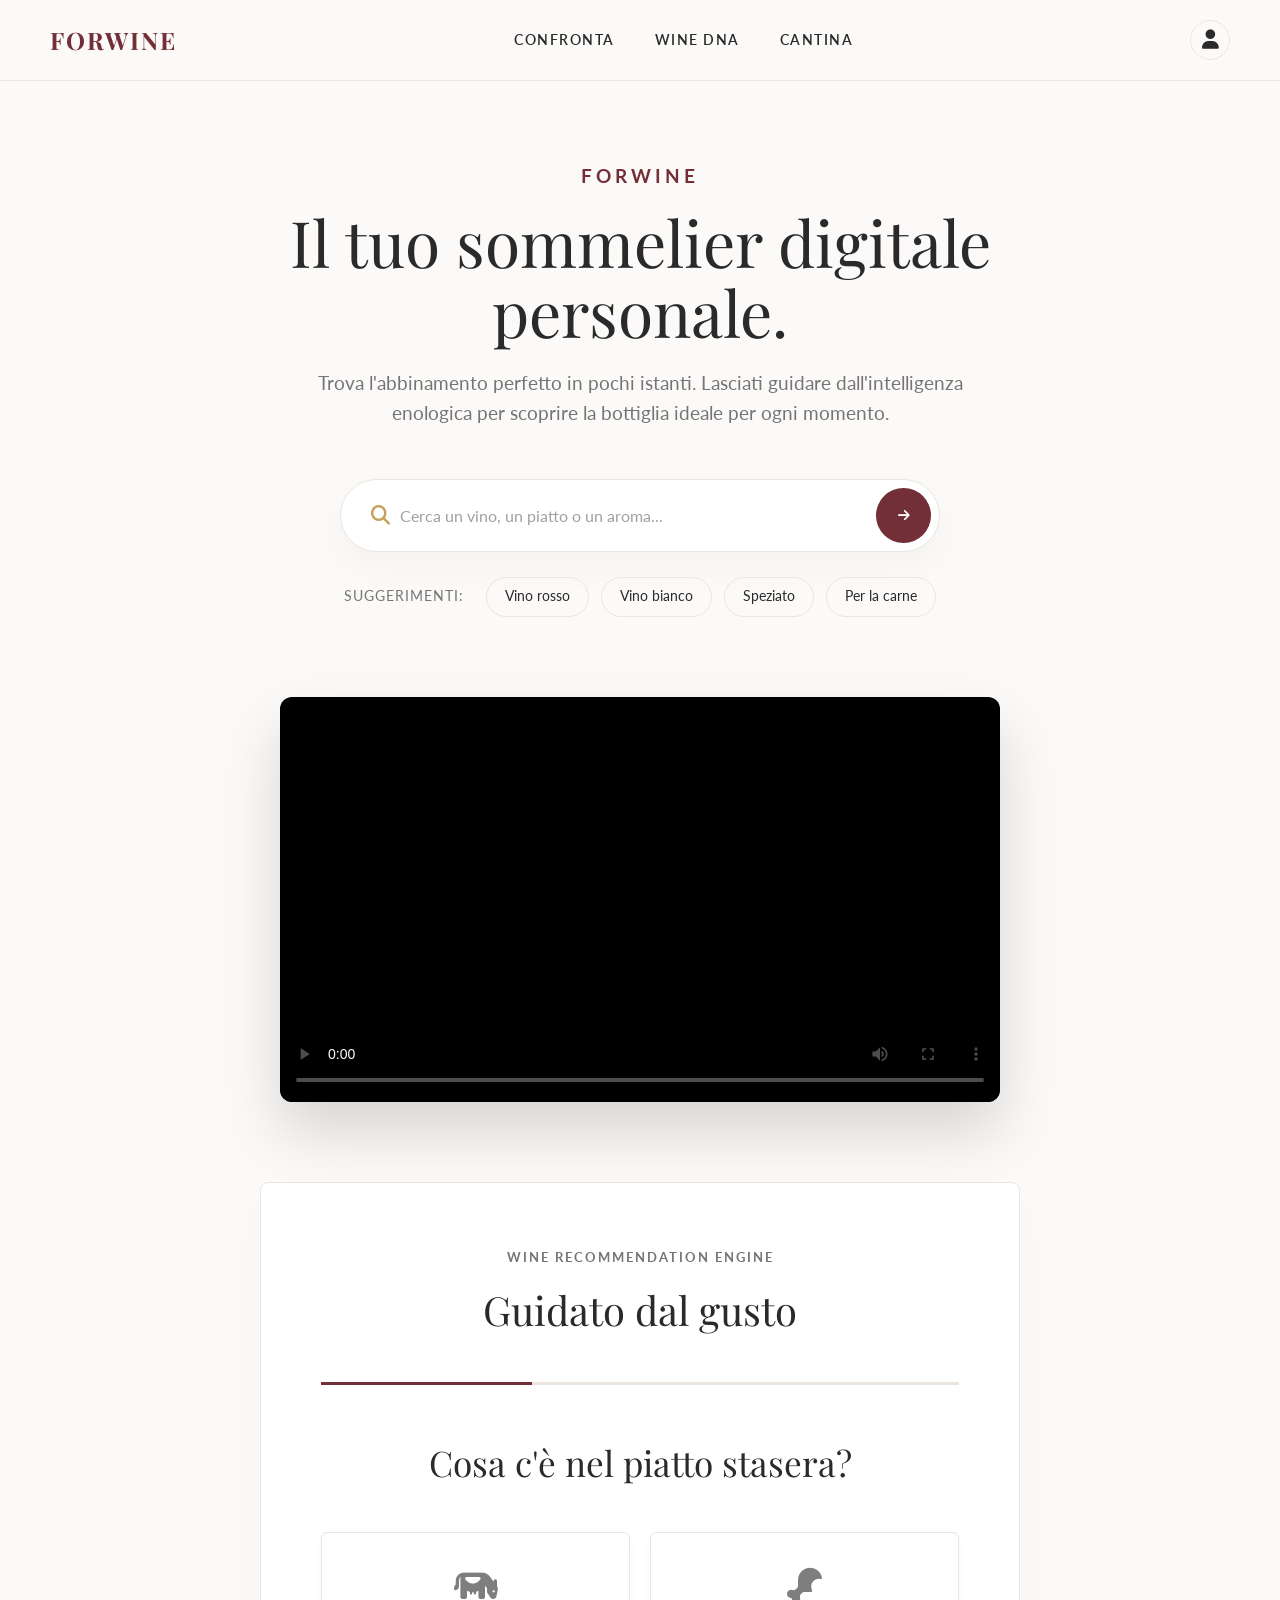
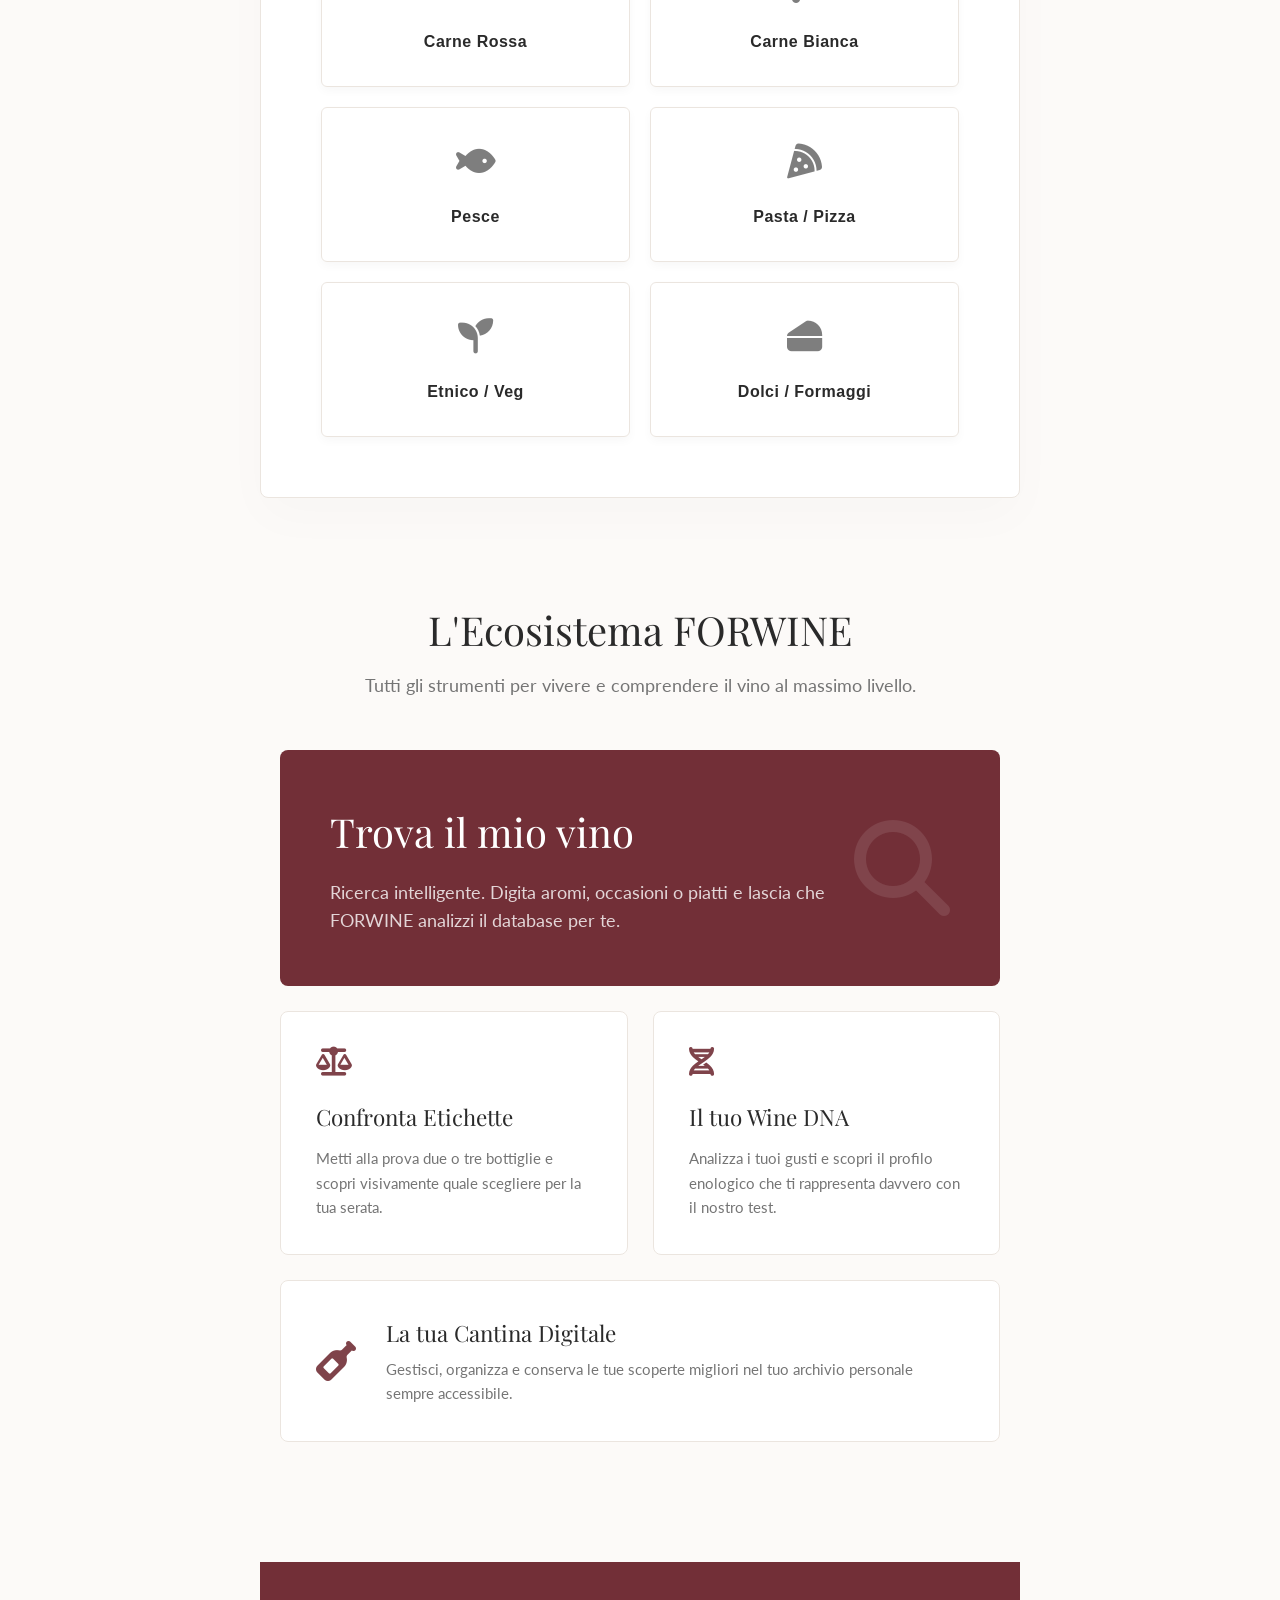
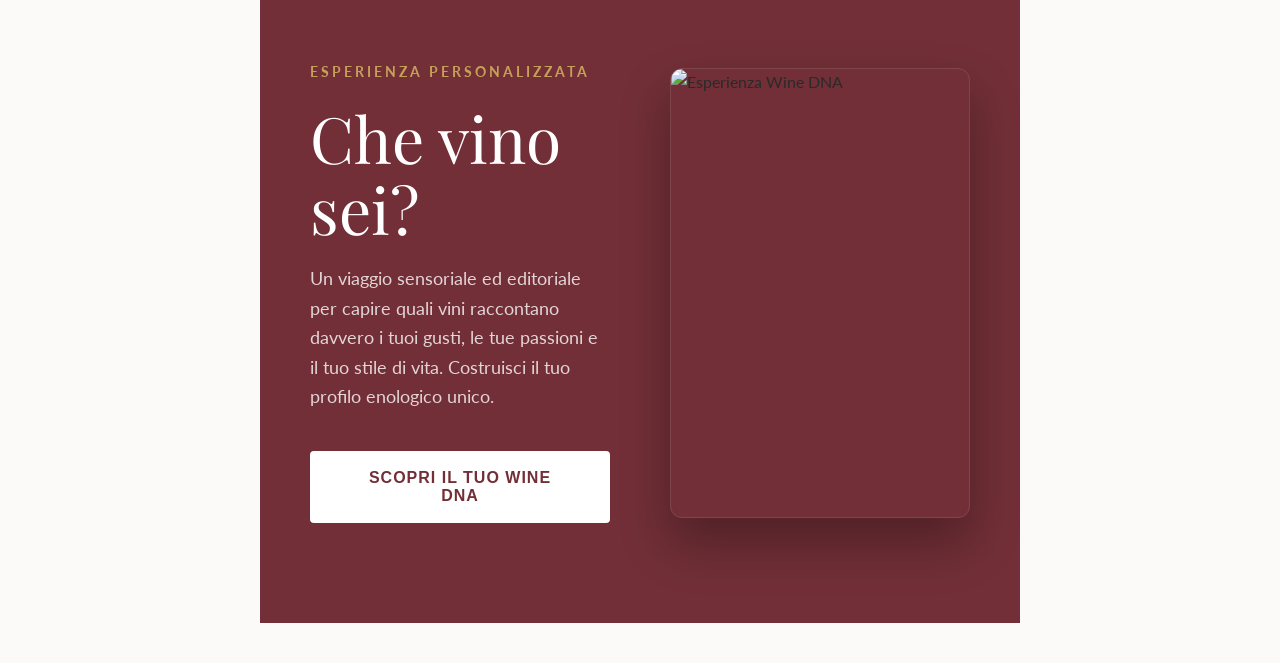
==== index.html @ edcccc1e "Update index.html" ====
<!DOCTYPE html>
<html lang="it">
<head>
    <script async src="https://www.googletagmanager.com/gtag/js?id=G-PFB19F8632"></script>
    <script>
      window.dataLayer = window.dataLayer || [];
      function gtag(){dataLayer.push(arguments);}
      gtag('js', new Date());
      gtag('config', 'G-PFB19F8632');
    </script>

    <meta charset="UTF-8">
    <meta name="viewport" content="width=device-width, initial-scale=1.0">
    
    <title>FORWINE | Il tuo Sommelier Digitale Personale</title>
    <meta name="description" content="FORWINE è la tua web app e assistente sommelier digitale. Rispondi a 3 semplici domande su piatto, atmosfera e budget per trovare l'abbinamento vino perfetto per la tua serata.">
    <meta name="keywords" content="sommelier digitale, abbinamento cibo vino, app vino, scegliere vino, FORWINE">
    <meta name="author" content="FORWINE">

    <link rel="manifest" href="manifest.json">
    <link rel="apple-touch-icon" href="logo quadrato.png">
    
    <meta property="og:title" content="FORWINE | Il tuo Sommelier Digitale">
    <meta property="og:description" content="Non sai quale vino scegliere? Dì a FORWINE cosa stai mangiando e trova la bottiglia perfetta in 3 click.">
    <meta property="og:image" content="https://images.unsplash.com/photo-1510812431401-41d2bd2722f3?ixlib=rb-4.0.3&auto=format&fit=crop&w=1200&q=80">
    <meta property="og:url" content="https://forwine.app">
    <meta property="og:type" content="website">
    
    <meta name="theme-color" content="#FCFAF8">
    
    <link rel="stylesheet" href="https://cdnjs.cloudflare.com/ajax/libs/font-awesome/6.4.0/css/all.min.css">
    <link href="https://fonts.googleapis.com/css2?family=Playfair+Display:ital,wght@0,400;0,600;0,700;1,400&family=Lato:wght@300;400;700&display=swap" rel="stylesheet">
    <link rel="stylesheet" href="style.css">

    <style id="forwine-premium-styles">
        :root {
            --bg-light: #FCFAF8;
            --bordeaux: #722F37;
            --bordeaux-hover: #5A252B;
            --gold: #C5A059;
            --text-dark: #2A2A2A;
            --text-muted: #757575;
            --border-color: #EBE5DF;
            --white: #FFFFFF;
        }

        body { background-color: var(--bg-light); color: var(--text-dark); font-family: 'Lato', sans-serif; margin: 0; padding: 0; line-height: 1.6; -webkit-font-smoothing: antialiased; }
        h1, h2, h3, h4, .serif-font { font-family: 'Playfair Display', serif; font-weight: 400; }

        /* HEADER */
        .top-navbar { position: sticky; top: 0; z-index: 1000; background: rgba(252, 250, 248, 0.95); backdrop-filter: blur(15px); display: flex; justify-content: space-between; align-items: center; padding: 20px 50px; border-bottom: 1px solid var(--border-color); transition: all 0.3s ease; }
        .navbar-logo { cursor: pointer; display: flex; align-items: center; gap: 10px; }
        .brand-logo { font-family: 'Playfair Display', serif; font-size: 1.5rem; color: var(--bordeaux); font-weight: 700; letter-spacing: 2px; }
        .navbar-menu { display: flex; gap: 40px; align-items: center; }
        .nav-item { font-family: 'Lato', sans-serif; font-size: 0.85rem; color: var(--text-dark); text-transform: uppercase; letter-spacing: 1.5px; cursor: pointer; transition: color 0.3s; display: flex; align-items: center; gap: 8px; font-weight: 600; }
        .nav-item:hover { color: var(--bordeaux); }
        .navbar-profile { cursor: pointer; display: flex; align-items: center; justify-content: center; width: 40px; height: 40px; border-radius: 50%; background: var(--bg-light); border: 1px solid var(--border-color); transition: all 0.3s; }
        .navbar-profile:hover { border-color: var(--bordeaux); color: var(--bordeaux); }
        .navbar-profile i { font-size: 1.2rem; color: var(--text-dark); transition: color 0.3s; }
        .navbar-profile:hover i { color: var(--bordeaux); }
        .mobile-menu-btn { display: none; background: none; border: none; font-size: 1.5rem; color: var(--text-dark); cursor: pointer; }

        /* MOBILE MENU OVERLAY */
        .mobile-nav-overlay { display: none; position: fixed; top: 0; left: 0; width: 100%; height: 100%; background: var(--bg-light); z-index: 9999; flex-direction: column; padding: 30px; box-sizing: border-box; }
        .mobile-nav-overlay.active { display: flex; animation: fadeIn 0.3s ease; }
        .mobile-nav-header { display: flex; justify-content: space-between; align-items: center; border-bottom: 1px solid var(--border-color); padding-bottom: 20px; margin-bottom: 40px; }
        .mobile-nav-items { display: flex; flex-direction: column; gap: 30px; }
        .mobile-nav-item { display: flex; align-items: center; gap: 20px; font-size: 1.5rem; font-family: 'Playfair Display', serif; color: var(--text-dark); text-decoration: none; transition: color 0.3s; }
        .mobile-nav-item i { color: var(--bordeaux); font-size: 1.2rem; width: 30px; text-align: center; }
        .mobile-nav-item:hover { color: var(--bordeaux); }

        /* HERO SECTION */
        .premium-hero { text-align: center; padding: 80px 20px 40px; max-width: 800px; margin: 0 auto; }
        .hero-title { font-size: 1.2rem; text-transform: uppercase; letter-spacing: 4px; color: var(--bordeaux); font-family: 'Lato', sans-serif; font-weight: 700; margin-bottom: 15px; }
        .hero-subtitle-strong { font-size: 4rem; color: var(--text-dark); margin: 0 0 20px; line-height: 1.1; }
        .hero-desc { font-size: 1.2rem; color: var(--text-muted); margin-bottom: 50px; }

        /* SEARCH BAR */
        .search-bar-container { display: flex; align-items: center; background: var(--white); border: 1px solid var(--border-color); border-radius: 50px; padding: 8px 8px 8px 30px; box-shadow: 0 15px 35px rgba(0,0,0,0.03); transition: all 0.3s ease; margin-bottom: 25px; }
        .search-bar-container:focus-within { border-color: var(--bordeaux); box-shadow: 0 15px 35px rgba(114, 47, 55, 0.08); }
        .search-icon { color: var(--gold); font-size: 1.2rem; }
        .search-bar-container input { border: none; outline: none; flex: 1; font-family: 'Lato', sans-serif; font-size: 1.1rem; padding: 15px 20px; background: transparent; color: var(--text-dark); }
        .search-bar-container input::placeholder { color: #A0A0A0; }
        .btn-cerca-cerchio { background: var(--bordeaux); color: var(--white); border: none; border-radius: 50%; width: 55px; height: 55px; display: flex; justify-content: center; align-items: center; cursor: pointer; transition: background 0.3s; }
        .btn-cerca-cerchio:hover { background: var(--bordeaux-hover); }
        
        .search-tags-wrapper { display: flex; justify-content: center; gap: 12px; flex-wrap: wrap; align-items: center; }
        .tags-label { font-size: 0.85rem; color: var(--text-muted); text-transform: uppercase; letter-spacing: 1px; margin-right: 10px; }
        .search-tag { background: transparent; border: 1px solid var(--border-color); padding: 8px 18px; border-radius: 30px; font-size: 0.85rem; color: var(--text-dark); cursor: pointer; transition: all 0.3s; }
        .search-tag:hover { border-color: var(--bordeaux); color: var(--bordeaux); background: var(--white); }

        /* VIDEO PRESENTATION SECTION */
        .video-presentation-section { max-width: 1100px; margin: 40px auto 80px; padding: 0 20px; }
        .video-wrapper { position: relative; width: 100%; aspect-ratio: 16/9; background-color: #000; border-radius: 12px; overflow: hidden; box-shadow: 0 30px 60px rgba(0,0,0,0.15); display: flex; justify-content: center; align-items: center; }
        .video-wrapper video { width: 100%; height: 100%; object-fit: cover; border-radius: 12px; display: block; }

        /* WIZARD ENGINE */
        .wizard-engine { max-width: 900px; margin: 20px auto 80px; background: var(--white); border: 1px solid var(--border-color); border-radius: 8px; padding: 60px; box-shadow: 0 20px 50px rgba(0,0,0,0.02); position: relative; }
        .engine-header { text-align: center; margin-bottom: 40px; }
        .engine-label { font-size: 0.8rem; color: var(--text-muted); text-transform: uppercase; letter-spacing: 2px; font-weight: 700; }
        .engine-title { font-size: 2.5rem; color: var(--text-dark); margin: 10px 0 0; }
        .wizard-progress-wrap { margin-bottom: 50px; }
        .progress-track { height: 3px; background: var(--border-color); width: 100%; position: relative; overflow: hidden; }
        .progress-fill { height: 100%; background: var(--bordeaux); width: 33%; transition: width 0.5s cubic-bezier(0.4, 0, 0.2, 1); }
        .step-section { animation: fadeIn 0.4s ease forwards; }
        .step-title { text-align: center; font-size: 2.2rem; margin-bottom: 40px; color: var(--text-dark); }
        .options-grid { display: grid; grid-template-columns: repeat(auto-fit, minmax(200px, 1fr)); gap: 20px; }
        .choice-card { background: var(--white); border: 1px solid var(--border-color); border-radius: 6px; padding: 35px 20px; text-align: center; cursor: pointer; transition: all 0.3s cubic-bezier(0.4, 0, 0.2, 1); display: flex; flex-direction: column; align-items: center; gap: 18px; }
        .choice-card i { font-size: 2.2rem; color: var(--text-dark); opacity: 0.6; transition: all 0.3s; }
        .choice-card p { margin: 0; font-weight: 600; font-size: 1rem; color: var(--text-dark); letter-spacing: 0.5px; }
        .choice-card:hover { border-color: var(--bordeaux); box-shadow: 0 15px 30px rgba(114, 47, 55, 0.05); transform: translateY(-3px); }
        .choice-card:hover i { color: var(--bordeaux); opacity: 1; transform: scale(1.05); }

        /* PLATFORM FEATURES ECOSYSTEM */
        .features-ecosystem { max-width: 1000px; margin: 100px auto; padding: 0 20px; }
        .ecosystem-header { text-align: center; margin-bottom: 50px; }
        .ecosystem-header h2 { font-size: 2.5rem; color: var(--text-dark); margin-bottom: 10px; }
        .ecosystem-header p { color: var(--text-muted); font-size: 1.1rem; }
        .ecosystem-grid { display: grid; grid-template-columns: 1fr 1fr; gap: 25px; }
        .eco-card { background: var(--white); border: 1px solid var(--border-color); border-radius: 8px; padding: 35px; cursor: pointer; transition: all 0.3s ease; position: relative; overflow: hidden; display: flex; flex-direction: column; align-items: flex-start; }
        .eco-card.main-eco-card { grid-column: span 2; background: var(--bordeaux); color: var(--white); padding: 50px; border: none; flex-direction: row; align-items: center; justify-content: space-between; }
        .main-eco-text { max-width: 500px; }
        .eco-card.main-eco-card h3 { font-size: 2.5rem; color: var(--white); margin: 0 0 15px; }
        .eco-card.main-eco-card p { color: rgba(255,255,255,0.8); font-size: 1.1rem; margin: 0; }
        .main-eco-icon { font-size: 6rem; color: rgba(255,255,255,0.1); }
        .eco-card.main-eco-card:hover { box-shadow: 0 20px 40px rgba(114, 47, 55, 0.2); transform: translateY(-4px); }
        .eco-card:not(.main-eco-card) h3 { font-size: 1.4rem; color: var(--text-dark); margin: 0 0 10px; font-family: 'Playfair Display', serif; }
        .eco-card:not(.main-eco-card) p { font-size: 0.95rem; color: var(--text-muted); margin: 0; }
        .eco-card:not(.main-eco-card) i { font-size: 1.8rem; color: var(--bordeaux); margin-bottom: 25px; opacity: 0.9; }
        .eco-card:hover:not(.main-eco-card) { border-color: var(--bordeaux); box-shadow: 0 15px 30px rgba(0,0,0,0.04); transform: translateY(-4px); }
        .eco-card.wide-card { grid-column: span 2; flex-direction: row; align-items: center; gap: 30px; }
        .eco-card.wide-card i { margin-bottom: 0; font-size: 2.5rem; }

        /* WINE DNA HERO */
        .dna-premium-section { display: flex; align-items: center; justify-content: space-between; background: var(--bordeaux); max-width: 100% !important; margin: 120px 0 0; padding: 100px 50px; }
        .dna-premium-container { max-width: 1100px; margin: 0 auto; display: flex; align-items: center; gap: 60px; width: 100%; }
        .dna-premium-content { flex: 1; }
        .dna-premium-badge { color: var(--gold); font-size: 0.85rem; text-transform: uppercase; letter-spacing: 3px; font-weight: 700; margin-bottom: 20px; display: block; }
        .dna-premium-title { font-size: 4rem; color: var(--white); margin: 0 0 20px; line-height: 1.1; }
        .dna-premium-desc { font-size: 1.15rem; color: rgba(255,255,255,0.8); margin-bottom: 40px; }
        .btn-dna-premium { background: var(--white); color: var(--bordeaux); padding: 18px 40px; border: none; border-radius: 4px; font-size: 1rem; font-weight: 700; cursor: pointer; transition: all 0.3s; letter-spacing: 1px; text-transform: uppercase; }
        .btn-dna-premium:hover { transform: translateY(-3px); box-shadow: 0 15px 30px rgba(0,0,0,0.2); }
        .dna-premium-visual { flex: 1; display: flex; justify-content: flex-end; align-items: center; }
        .dna-image-wrapper { width: 100%; max-width: 450px; height: 450px; border-radius: 12px; overflow: hidden; box-shadow: 0 25px 50px rgba(0,0,0,0.3); border: 1px solid rgba(255,255,255,0.1); }
        .dna-image-wrapper img { width: 100%; height: 100%; object-fit: cover; }
        
        /* CONFRONTA SECTION */
        .confronta-section { max-width: 1000px; margin: 60px auto; background: var(--white); padding: 70px; border-radius: 8px; border: 1px solid var(--border-color); box-shadow: 0 20px 50px rgba(0,0,0,0.02); position: relative; }
        .confronta-header { text-align: center; margin-bottom: 60px; }
        .confronta-badge { color: var(--gold); text-transform: uppercase; letter-spacing: 2px; font-size: 0.8rem; font-weight: 700; display: block; margin-bottom: 10px; }
        .confronta-title { font-size: 3rem; color: var(--bordeaux); margin: 0 0 15px; }
        .confronta-subtitle { color: var(--text-muted); font-size: 1.15rem; }
        .confronta-step-title { font-size: 1.5rem; color: var(--text-dark); margin-bottom: 30px; display: flex; align-items: center; gap: 15px; font-family: 'Playfair Display', serif; }
        .confronta-step-title span { background: var(--bordeaux); color: var(--white); width: 35px; height: 35px; border-radius: 50%; display: inline-flex; justify-content: center; align-items: center; font-size: 1rem; font-family: 'Lato', sans-serif; font-weight: 700; }
        .bottiglie-grid { display: flex; gap: 25px; margin-bottom: 60px; }
        .slot-bottiglia { flex: 1; border: 1px solid var(--border-color); padding: 40px 30px; text-align: center; border-radius: 6px; position: relative; transition: all 0.3s; background: var(--bg-light); }
        .slot-bottiglia:hover { border-color: var(--bordeaux); background: var(--white); box-shadow: 0 10px 30px rgba(0,0,0,0.03); }
        .search-icon-gold { font-size: 2rem; color: var(--gold); margin-bottom: 25px; display: block; }
        .slot-label { display: block; font-size: 0.8rem; text-transform: uppercase; letter-spacing: 2px; color: var(--text-muted); margin-bottom: 15px; font-weight: 700; }
        .confronta-text-input { width: 100%; padding: 14px; border: 1px solid var(--border-color); border-radius: 4px; margin-bottom: 20px; font-family: 'Lato', sans-serif; font-size: 1rem; box-sizing: border-box; background: var(--white); transition: border-color 0.3s; }
        .confronta-text-input:focus { outline: none; border-color: var(--bordeaux); }
        .btn-conferma-vino { background: transparent; color: var(--bordeaux); border: 1px solid var(--bordeaux); padding: 12px 25px; border-radius: 4px; font-size: 0.9rem; font-weight: 700; cursor: pointer; transition: all 0.3s; width: 100%; letter-spacing: 1px; }
        .btn-conferma-vino:hover { background: var(--bordeaux); color: var(--white); }
        
        .piatti-confronto-grid { display: grid; grid-template-columns: repeat(auto-fit, minmax(130px, 1fr)); gap: 15px; margin-bottom: 50px; }
        .piatto-confronto-btn { background: var(--white); border: 1px solid var(--border-color); padding: 20px 10px; border-radius: 6px; cursor: pointer; transition: all 0.3s; display: flex; flex-direction: column; align-items: center; gap: 10px; color: var(--text-dark); }
        .piatto-confronto-btn i { font-size: 1.5rem; opacity: 0.6; transition: opacity 0.3s; }
        .piatto-confronto-btn span { font-size: 0.9rem; font-weight: 600; }
        .piatto-confronto-btn:hover { border-color: var(--bordeaux); box-shadow: 0 8px 20px rgba(114,47,55,0.05); }
        .piatto-confronto-btn:hover i { color: var(--bordeaux); opacity: 1; }
        
        .btn-avvia-confronto { background: var(--bordeaux); color: var(--white); border: none; padding: 18px 40px; border-radius: 4px; font-size: 1.1rem; font-weight: 700; cursor: pointer; transition: all 0.3s; width: 100%; max-width: 400px; margin: 0 auto; display: block; letter-spacing: 1px; }
        .btn-avvia-confronto:hover:not([disabled]) { background: var(--bordeaux-hover); transform: translateY(-2px); box-shadow: 0 15px 30px rgba(114,47,55,0.2); }
        .btn-avvia-confronto[disabled] { opacity: 0.4; cursor: not-allowed; }
        .confronta-hint { text-align: center; margin-top: 15px; color: var(--text-muted); font-size: 0.9rem; }
        .dna-close-btn { position: absolute; top: 30px; right: 30px; background: none; border: none; font-size: 2rem; color: var(--text-muted); cursor: pointer; transition: color 0.3s; z-index: 10; }
        .dna-close-btn:hover { color: var(--bordeaux); }

        /* PROFILE DASHBOARD - CLEAN UX */
        .user-dashboard { max-width: 1000px; margin: 60px auto; background: var(--white); border-radius: 12px; border: 1px solid var(--border-color); position: relative; box-shadow: 0 20px 40px rgba(0,0,0,0.04); overflow: hidden; }
        .dash-cover-image { width: 100%; height: 220px; background-image: url('https://images.unsplash.com/photo-1584916201218-f4242ceb4809?ixlib=rb-4.0.3&auto=format&fit=crop&w=1600&q=80'); background-size: cover; background-position: center; position: relative; }
        .dash-cover-image::after { content: ''; position: absolute; top: 0; left: 0; width: 100%; height: 100%; background: linear-gradient(to bottom, rgba(0,0,0,0) 0%, rgba(0,0,0,0.5) 100%); }
        .dash-header-content { padding: 0 40px; position: relative; top: -50px; display: flex; align-items: flex-end; gap: 30px; margin-bottom: -10px; }
        .dash-avatar-large { width: 120px; height: 120px; background: var(--bg-light); border: 4px solid var(--white); border-radius: 50%; display: flex; align-items: center; justify-content: center; color: var(--bordeaux); font-size: 3rem; font-family: 'Playfair Display', serif; box-shadow: 0 10px 20px rgba(0,0,0,0.1); z-index: 2; text-transform: uppercase; }
        .dash-user-meta { padding-bottom: 15px; }
        
        #profilo-username { font-size: 2.2rem; color: var(--text-dark); margin: 0 0 5px; line-height: 1; }
        #profilo-email { color: var(--text-muted); font-size: 1rem; margin: 0; }
        
        .dash-layout { display: flex; border-top: 1px solid var(--border-color); min-height: 500px; }
        .dash-sidebar { width: 250px; border-right: 1px solid var(--border-color); background: #FAFAFA; padding: 30px 0; }
        .dash-nav-btn { width: 100%; text-align: left; background: none; border: none; padding: 15px 30px; font-size: 1rem; color: var(--text-muted); cursor: pointer; transition: all 0.3s; font-family: 'Lato', sans-serif; font-weight: 600; display: flex; align-items: center; gap: 12px; }
        .dash-nav-btn:hover { color: var(--bordeaux); background: rgba(114,47,55,0.03); }
        .dash-nav-btn.active { color: var(--bordeaux); border-right: 3px solid var(--bordeaux); background: var(--white); }
        
        .dash-content-area { flex: 1; padding: 40px; background: var(--white); }
        .dash-tab-pane { display: none; animation: fadeIn 0.3s ease; }
        .dash-tab-pane.active { display: block; }
        .dash-section-title { font-size: 1.8rem; color: var(--text-dark); margin: 0 0 30px; }
        
        .dash-stats-grid { display: grid; grid-template-columns: 1fr 1fr; gap: 20px; margin-bottom: 40px; }
        .dash-stat-card { border: 1px solid var(--border-color); border-radius: 8px; padding: 25px; display: flex; align-items: center; gap: 20px; background: var(--bg-light); cursor: pointer; transition: all 0.3s; }
        .dash-stat-card:hover { border-color: var(--bordeaux); box-shadow: 0 10px 20px rgba(0,0,0,0.03); transform: translateY(-2px); background: var(--white); }
        .dash-stat-icon { width: 60px; height: 60px; background: rgba(114,47,55,0.1); color: var(--bordeaux); border-radius: 50%; display: flex; align-items: center; justify-content: center; font-size: 1.5rem; }
        .dash-stat-value { font-size: 1.8rem; font-weight: 700; color: var(--text-dark); line-height: 1; margin-bottom: 5px; }
        .dash-stat-label { font-size: 0.9rem; color: var(--text-muted); }

        .dash-form-group { margin-bottom: 25px; }
        .dash-form-group label { display: block; font-size: 0.85rem; color: var(--text-muted); text-transform: uppercase; letter-spacing: 1px; font-weight: 700; margin-bottom: 10px; }
        .btn-logout { background: transparent; color: var(--text-muted); border: 1px solid var(--border-color); padding: 12px 30px; border-radius: 4px; font-size: 0.9rem; cursor: pointer; transition: all 0.3s; font-weight: 600; margin-top: 20px; }
        .btn-logout:hover { color: #D32F2F; border-color: #D32F2F; background: #FFEBEE; }

        /* LOADING & RESULTS & MODALS */
        .loading-screen { padding: 120px 20px; text-align: center; }
        .loading-icon { font-size: 4rem; color: var(--bordeaux); margin-bottom: 30px; opacity: 0.8; }
        .loading-title { font-family: 'Playfair Display', serif; color: var(--text-dark); font-size: 2.5rem; margin: 0 0 15px; }
        .loading-desc { color: var(--text-muted); font-size: 1.2rem; }
        .results-actions { display: flex; justify-content: center; gap: 20px; margin-top: 50px; flex-wrap: wrap; }
        .btn-secondary { background: transparent; color: var(--bordeaux); border: 1px solid var(--bordeaux); padding: 15px 35px; border-radius: 4px; font-size: 1rem; font-weight: 700; cursor: pointer; transition: all 0.3s; letter-spacing: 1px; }
        .btn-secondary:hover { background: var(--bordeaux); color: var(--white); }
        .btn-torna-home { background: var(--bg-light); color: var(--text-dark); border: 1px solid var(--border-color); padding: 15px 35px; border-radius: 4px; font-size: 1rem; font-weight: 700; cursor: pointer; transition: all 0.3s; letter-spacing: 1px; }
        .btn-torna-home:hover { background: var(--white); border-color: var(--text-dark); }
        .dna-modal-overlay { position: fixed; top: 0; left: 0; width: 100%; height: 100%; background: rgba(252, 250, 248, 0.9); backdrop-filter: blur(8px); display: flex; justify-content: center; align-items: center; z-index: 2000; }
        .dna-modal-box { background: var(--white); width: 90%; max-width: 550px; padding: 60px 50px; border-radius: 8px; border: 1px solid var(--border-color); position: relative; box-shadow: 0 40px 80px rgba(0,0,0,0.06); }
        
        .dna-option-btn { text-align: left; padding: 20px; font-size: 1rem; border-radius: 6px; width: 100%; cursor: pointer; transition: all 0.3s; background: var(--white); border: 1px solid var(--border-color); font-family: 'Lato', sans-serif; color: var(--text-dark); }
        .dna-option-btn:hover { border-color: var(--bordeaux); background-color: #FCFAF8; }
        
        @media (max-width: 900px) {
            .navbar-menu, .navbar-profile { display: none !important; }
            .mobile-menu-btn { display: block; }
            .top-navbar { padding: 15px 25px; }
            .ecosystem-grid { grid-template-columns: 1fr; }
            .eco-card.main-eco-card { grid-column: span 1; flex-direction: column; text-align: center; padding: 40px 20px; }
            .eco-card.wide-card { grid-column: span 1; flex-direction: column; text-align: center; }
            .main-eco-icon { display: none; }
            .dna-premium-container { flex-direction: column; text-align: center; }
            .dna-premium-section { padding: 60px 20px; }
            .bottiglie-grid { flex-direction: column; }
            .hero-subtitle-strong { font-size: 3rem; }
            .dash-layout { flex-direction: column; }
            .dash-sidebar { width: 100%; border-right: none; border-bottom: 1px solid var(--border-color); display: flex; overflow-x: auto; padding: 10px; }
            .dash-nav-btn { width: auto; white-space: nowrap; border-right: none; border-bottom: 3px solid transparent; padding: 10px 20px; }
            .dash-nav-btn.active { border-right: none; border-bottom: 3px solid var(--bordeaux); }
            .dash-content-area { padding: 30px 20px; }
            .dash-header-content { flex-direction: column; align-items: center; text-align: center; top: -60px; padding: 0 20px; }
            .dash-stats-grid { grid-template-columns: 1fr; }
        }
    </style>
</head>
<body>

    <!-- HEADER -->
    <header class="top-navbar" id="main-header">
        <div class="navbar-logo" onclick="tornaAllaHome()" aria-label="Torna alla Home">
            <span class="brand-logo">FORWINE</span>
        </div>

        <nav class="navbar-menu" aria-label="Navigazione principale">
            <button class="nav-item" onclick="vaiAConfronta()" style="background:none; border:none;">
                <span>Confronta</span>
            </button>
            <button class="nav-item" onclick="apriWineDNA()" style="background:none; border:none;">
                <span>Wine DNA</span>
            </button>
            <button class="nav-item" onclick="mostraCantinaPulita()" style="background:none; border:none;">
                <span>Cantina</span>
            </button>
        </nav>

        <div class="navbar-profile" onclick="gestisciClickProfilo()" aria-label="Profilo Utente">
            <i class="fa-solid fa-user"></i>
        </div>

        <button class="mobile-menu-btn" onclick="toggleMobileMenu()" aria-label="Apri menu">
            <i class="fa-solid fa-bars-staggered"></i>
        </button>
    </header>

    <!-- OVERLAY MENU MOBILE -->
    <div id="mobile-nav" class="mobile-nav-overlay">
        <div class="mobile-nav-header">
            <span class="brand-logo">FORWINE</span>
            <button class="mobile-menu-btn" onclick="toggleMobileMenu()" aria-label="Chiudi menu">
                <i class="fa-solid fa-xmark"></i>
            </button>
        </div>
        <nav class="mobile-nav-items">
            <a href="#" class="mobile-nav-item" onclick="toggleMobileMenu(); gestisciClickProfilo();"><i class="fa-solid fa-user"></i> Profilo</a>
            <a href="#" class="mobile-nav-item" onclick="toggleMobileMenu(); vaiAConfronta();"><i class="fa-solid fa-scale-balanced"></i> Confronta</a>
            <a href="#" class="mobile-nav-item" onclick="toggleMobileMenu(); apriWineDNA();"><i class="fa-solid fa-dna"></i> Wine DNA</a>
            <a href="#" class="mobile-nav-item" onclick="toggleMobileMenu(); mostraCantinaPulita();"><i class="fa-solid fa-wine-bottle"></i> Cantina</a>
        </nav>
    </div>

    <div class="app-container">
        <main>
            <!-- HERO & SEARCH -->
            <section id="hero-trust" class="premium-hero">
                <h1 class="hero-title">FORWINE</h1>
                <h2 class="hero-subtitle-strong serif-font">Il tuo sommelier digitale personale.</h2>
                <p class="hero-desc">Trova l'abbinamento perfetto in pochi istanti. Lasciati guidare dall'intelligenza enologica per scoprire la bottiglia ideale per ogni momento.</p>

                <div class="search-bar-container">
                    <i class="fa-solid fa-magnifying-glass search-icon" aria-hidden="true"></i>
                    <input type="text" id="ricerca-libera" aria-label="Ricerca un vino" placeholder="Cerca un vino, un piatto o un aroma..." onkeypress="if(event.key === 'Enter') { nascondiExtra(); cercaTestoLibero(); }">
                    <button class="btn-cerca-cerchio" onclick="nascondiExtra(); cercaTestoLibero();" aria-label="Avvia ricerca">
                        <i class="fa-solid fa-arrow-right" aria-hidden="true"></i>
                    </button>
                </div>
                
                <div class="search-tags-wrapper">
                    <span class="tags-label">Suggerimenti:</span>
                    <span class="search-tag" onclick="document.getElementById('ricerca-libera').value='Vino rosso'; nascondiExtra(); cercaTestoLibero();">Vino rosso</span>
                    <span class="search-tag" onclick="document.getElementById('ricerca-libera').value='Vino bianco'; nascondiExtra(); cercaTestoLibero();">Vino bianco</span>
                    <span class="search-tag" onclick="document.getElementById('ricerca-libera').value='Speziato'; nascondiExtra(); cercaTestoLibero();">Speziato</span>
                    <span class="search-tag" onclick="document.getElementById('ricerca-libera').value='Carne'; nascondiExtra(); cercaTestoLibero();">Per la carne</span>
                </div>
            </section>

            <!-- VIDEO PRESENTATION (CORRETTO NEL BODY) -->
            <section class="video-presentation-section dna-section-wrapper" id="sezione-video-intro">
                <div class="video-wrapper">
                    <video 
                        controls 
                        playsinline 
                        preload="metadata"
                        poster="https://images.unsplash.com/photo-1506377247377-2a5b3b417ebb?ixlib=rb-4.0.3&auto=format&fit=crop&w=1600&q=80">
                        <source src="presentazione.mp4" type="video/mp4">
                        Il tuo browser non supporta la riproduzione video.
                    </video>
                </div>
            </section>

            <!-- WIZARD ENGINE -->
            <section id="wizard-container" class="wizard-engine">
                <div class="engine-header">
                    <span class="engine-label">Wine Recommendation Engine</span>
                    <h2 class="engine-title serif-font">Guidato dal gusto</h2>
                </div>
                
                <div id="progress-container" class="wizard-progress-wrap" aria-hidden="true">
                    <div class="progress-track">
                        <div id="progress-bar" class="progress-fill"></div>
                    </div>
                </div>

                <section id="fase-1" class="step-section">
                    <h2 class="step-title serif-font">Cosa c'è nel piatto stasera?</h2>
                    <div class="options-grid">
                        <button class="choice-card" onclick="nascondiExtra(); salva('piatto', 'carne_rossa', 1, 2, this)"><i class="fa-solid fa-cow"></i><p>Carne Rossa</p></button>
                        <button class="choice-card" onclick="nascondiExtra(); salva('piatto', 'carne_bianca', 1, 2, this)"><i class="fa-solid fa-drumstick-bite"></i><p>Carne Bianca</p></button>
                        <button class="choice-card" onclick="nascondiExtra(); salva('piatto', 'pesce', 1, 2, this)"><i class="fa-solid fa-fish"></i><p>Pesce</p></button>
                        <button class="choice-card" onclick="nascondiExtra(); salva('piatto', 'primi_pizza', 1, 2, this)"><i class="fa-solid fa-pizza-slice"></i><p>Pasta / Pizza</p></button>
                        <button class="choice-card" onclick="nascondiExtra(); salva('piatto', 'etnico_veg', 1, 2, this)"><i class="fa-solid fa-seedling"></i><p>Etnico / Veg</p></button>
                        <button class="choice-card" onclick="nascondiExtra(); salva('piatto', 'dessert_formaggi', 1, 2, this)"><i class="fa-solid fa-cheese"></i><p>Dolci / Formaggi</p></button>
                    </div>
                </section>

                <section id="fase-2" class="step-section" style="display: none;">
                    <h2 class="step-title serif-font">Che atmosfera cerchi?</h2>
                    <div class="options-grid">
                        <button class="choice-card" onclick="nascondiExtra(); salva('occasione', 'appuntamento', 2, 3, this)"><i class="fa-solid fa-heart"></i><p>Appuntamento</p></button>
                        <button class="choice-card" onclick="nascondiExtra(); salva('occasione', 'amici_festa', 2, 3, this)"><i class="fa-solid fa-champagne-glasses"></i><p>Amici / Festa</p></button>
                        <button class="choice-card" onclick="nascondiExtra(); salva('occasione', 'famiglia_grigliata', 2, 3, this)"><i class="fa-solid fa-fire-burner"></i><p>Famiglia / Griglia</p></button>
                        <button class="choice-card" onclick="nascondiExtra(); salva('occasione', 'relax', 2, 3, this)"><i class="fa-solid fa-couch"></i><p>Relax Serale</p></button>
                        <button class="choice-card" onclick="nascondiExtra(); salva('occasione', 'aperitivo', 2, 3, this)"><i class="fa-solid fa-martini-glass"></i><p>Aperitivo</p></button>
                        <button class="choice-card" onclick="nascondiExtra(); salva('occasione', 'regalo', 2, 3, this)"><i class="fa-solid fa-gift"></i><p>Regalo Importante</p></button>
                    </div>
                </section>

                <section id="fase-3" class="step-section" style="display: none;">
                    <h2 class="step-title serif-font">Il tuo budget?</h2>
                    <div class="options-grid">
                        <button class="choice-card" onclick="nascondiExtra(); salva('budget', '15', 3, null, this)"><i class="fa-solid fa-coins"></i><p>Sotto i 15€</p></button>
                        <button class="choice-card" onclick="nascondiExtra(); salva('budget', '30', 3, null, this)"><i class="fa-solid fa-money-bill-wave"></i><p>Fino a 30€</p></button>
                        <button class="choice-card" onclick="nascondiExtra(); salva('budget', '60', 3, null, this)"><i class="fa-solid fa-credit-card"></i><p>Fino a 60€</p></button>
                        <button class="choice-card" onclick="nascondiExtra(); salva('budget', '1000', 3, null, this)"><i class="fa-solid fa-gem"></i><p>Nessun limite</p></button>
                    </div>
                </section>
            </section>

            <!-- PLATFORM FEATURES ECOSYSTEM -->
            <section class="features-ecosystem">
                <div class="ecosystem-header">
                    <h2 class="serif-font">L'Ecosistema FORWINE</h2>
                    <p>Tutti gli strumenti per vivere e comprendere il vino al massimo livello.</p>
                </div>
                <div class="ecosystem-grid">
                    <div class="eco-card main-eco-card" onclick="document.getElementById('ricerca-libera').focus(); window.scrollTo({ top: 0, behavior: 'smooth' });">
                        <div class="main-eco-text">
                            <h3 class="serif-font">Trova il mio vino</h3>
                            <p>Ricerca intelligente. Digita aromi, occasioni o piatti e lascia che FORWINE analizzi il database per te.</p>
                        </div>
                        <i class="fa-solid fa-magnifying-glass main-eco-icon"></i>
                    </div>
                    
                    <div class="eco-card" onclick="vaiAConfronta()">
                        <i class="fa-solid fa-scale-balanced"></i>
                        <h3>Confronta Etichette</h3>
                        <p>Metti alla prova due o tre bottiglie e scopri visivamente quale scegliere per la tua serata.</p>
                    </div>
                    
                    <div class="eco-card" onclick="apriWineDNA()">
                        <i class="fa-solid fa-dna"></i>
                        <h3>Il tuo Wine DNA</h3>
                        <p>Analizza i tuoi gusti e scopri il profilo enologico che ti rappresenta davvero con il nostro test.</p>
                    </div>

                    <div class="eco-card wide-card" onclick="mostraCantinaPulita()">
                        <i class="fa-solid fa-wine-bottle"></i>
                        <div>
                            <h3 style="margin-bottom: 5px;">La tua Cantina Digitale</h3>
                            <p>Gestisci, organizza e conserva le tue scoperte migliori nel tuo archivio personale sempre accessibile.</p>
                        </div>
                    </div>
                </div>
            </section>

            <!-- WINE DNA HERO BANNER -->
            <section class="dna-premium-section dna-section-wrapper">
                <div class="dna-premium-container">
                    <div class="dna-premium-content">
                        <span class="dna-premium-badge">Esperienza Personalizzata</span>
                        <h2 class="dna-premium-title serif-font">Che vino sei?</h2>
                        <p class="dna-premium-desc">Un viaggio sensoriale ed editoriale per capire quali vini raccontano davvero i tuoi gusti, le tue passioni e il tuo stile di vita. Costruisci il tuo profilo enologico unico.</p>
                        <button class="btn-dna-premium" onclick="apriWineDNA()">SCOPRI IL TUO WINE DNA</button>
                    </div>
                    <div class="dna-premium-visual">
                        <div class="dna-image-wrapper">
                            <img src="https://images.unsplash.com/photo-1510812431401-41d2bd2722f3?ixlib=rb-4.0.3&auto=format&fit=crop&w=800&q=80" alt="Esperienza Wine DNA">
                        </div>
                    </div>
                </div>
            </section>
            
            <!-- SEZIONE: CONFRONTA -->
            <section id="sezione-confronta" class="confronta-section" style="display: none;">
                <button type="button" class="dna-close-btn" onclick="chiudiConfronta()" aria-label="Chiudi sezione confronta">&times;</button>
                <div class="confronta-header">
                    <span class="confronta-badge">Sommelier Vision</span>
                    <h2 class="confronta-title serif-font">Analisi Comparativa</h2>
                    <p class="confronta-subtitle">Digita i nomi delle bottiglie e valuta oggettivamente quale scegliere.</p>
                </div>
                <div id="confronta-form-wrap">
                    <h3 class="confronta-step-title"><span>1</span> Inserisci i vini in sfida (minimo 2)</h3>
                    <div class="bottiglie-grid">
                        <div class="slot-bottiglia" id="slot-0">
                            <div class="slot-input-content" id="input-wrap-0">
                                <i class="fa-solid fa-magnifying-glass search-icon-gold"></i>
                                <label for="testo-vino-0" class="slot-label">Bottiglia 1</label>
                                <input type="text" id="testo-vino-0" class="confronta-text-input" placeholder="Es. Chianti, Barolo...">
                                <button type="button" class="btn-conferma-vino" onclick="confermaVinoManuale(0)">CONFERMA</button>
                            </div>
                            <div class="slot-preview-wrap" id="preview-wrap-0">
                                <i class="fa-solid fa-wine-bottle" style="font-size: 3rem; color: var(--bordeaux); margin-bottom: 20px;"></i>
                                <h4 id="nome-vino-scelto-0" style="color: var(--text-dark); font-family: 'Playfair Display', serif; font-size: 1.4rem; margin-bottom: 20px;"></h4>
                                <button type="button" style="background:none; border:none; color:var(--text-muted); cursor:pointer; font-size:0.9rem;" onclick="rimuoviVinoManuale(0)"><i class="fa-solid fa-trash"></i> Rimuovi</button>
                            </div>
                        </div>
                        <div class="slot-bottiglia" id="slot-1">
                            <div class="slot-input-content" id="input-wrap-1">
                                <i class="fa-solid fa-magnifying-glass search-icon-gold"></i>
                                <label for="testo-vino-1" class="slot-label">Bottiglia 2</label>
                                <input type="text" id="testo-vino-1" class="confronta-text-input" placeholder="Es. Franciacorta...">
                                <button type="button" class="btn-conferma-vino" onclick="confermaVinoManuale(1)">CONFERMA</button>
                            </div>
                            <div class="slot-preview-wrap" id="preview-wrap-1">
                                <i class="fa-solid fa-wine-bottle" style="font-size: 3rem; color: var(--bordeaux); margin-bottom: 20px;"></i>
                                <h4 id="nome-vino-scelto-1" style="color: var(--text-dark); font-family: 'Playfair Display', serif; font-size: 1.4rem; margin-bottom: 20px;"></h4>
                                <button type="button" style="background:none; border:none; color:var(--text-muted); cursor:pointer; font-size:0.9rem;" onclick="rimuoviVinoManuale(1)"><i class="fa-solid fa-trash"></i> Rimuovi</button>
                            </div>
                        </div>
                        <div class="slot-bottiglia" id="slot-2">
                            <div class="slot-input-content" id="input-wrap-2">
                                <i class="fa-solid fa-magnifying-glass search-icon-gold"></i>
                                <label for="testo-vino-2" class="slot-label">Bottiglia 3 (Opzionale)</label>
                                <input type="text" id="testo-vino-2" class="confronta-text-input" placeholder="Es. Gewürztraminer...">
                                <button type="button" class="btn-conferma-vino" onclick="confermaVinoManuale(2)">CONFERMA</button>
                            </div>
                            <div class="slot-preview-wrap" id="preview-wrap-2">
                                <i class="fa-solid fa-wine-bottle" style="font-size: 3rem; color: var(--bordeaux); margin-bottom: 20px;"></i>
                                <h4 id="nome-vino-scelto-2" style="color: var(--text-dark); font-family: 'Playfair Display', serif; font-size: 1.4rem; margin-bottom: 20px;"></h4>
                                <button type="button" style="background:none; border:none; color:var(--text-muted); cursor:pointer; font-size:0.9rem;" onclick="rimuoviVinoManuale(2)"><i class="fa-solid fa-trash"></i> Rimuovi</button>
                            </div>
                        </div>
                    </div>
                    <div id="sezione-piatto-confronto">
                        <h3 class="confronta-step-title"><span>2</span> Qual è l'abbinamento previsto?</h3>
                        <div class="piatti-confronto-grid">
                            <button type="button" class="piatto-confronto-btn" onclick="selezionaPiattoConfronto('Carne rossa', this)"><i class="fa-solid fa-cow"></i><span>Carne rossa</span></button>
                            <button type="button" class="piatto-confronto-btn" onclick="selezionaPiattoConfronto('Carne bianca', this)"><i class="fa-solid fa-drumstick-bite"></i><span>Carne bianca</span></button>
                            <button type="button" class="piatto-confronto-btn" onclick="selezionaPiattoConfronto('Pesce', this)"><i class="fa-solid fa-fish"></i><span>Pesce</span></button>
                            <button type="button" class="piatto-confronto-btn" onclick="selezionaPiattoConfronto('Pizza / Pasta', this)"><i class="fa-solid fa-pizza-slice"></i><span>Pizza / Pasta</span></button>
                            <button type="button" class="piatto-confronto-btn" onclick="selezionaPiattoConfronto('Vegetariano', this)"><i class="fa-solid fa-seedling"></i><span>Vegetariano</span></button>
                            <button type="button" class="piatto-confronto-btn" onclick="selezionaPiattoConfronto('Formaggi', this)"><i class="fa-solid fa-cheese"></i><span>Formaggi</span></button>
                            <button type="button" class="piatto-confronto-btn" onclick="selezionaPiattoConfronto('Dessert', this)"><i class="fa-solid fa-cake-candles"></i><span>Dessert</span></button>
                        </div>
                    </div>
                    <div class="confronta-cta-wrap">
                        <button type="button" id="btn-confronta-vini" class="btn-avvia-confronto" disabled onclick="avviaAnalisiConfronto()">AVVIA IL CONFRONTO</button>
                        <p class="confronta-hint" id="confronta-status-hint">Aggiungi almeno 2 bottiglie e seleziona il piatto per procedere.</p>
                    </div>
                </div>
                <div id="confronta-loader" class="confronta-loader" style="text-align: center; display: none;">
                    <i class="fa-solid fa-hourglass-half fa-spin" style="font-size: 3rem; color: var(--gold); margin: 40px 0 20px;"></i>
                    <h3 class="serif-font" style="font-size: 2rem; color: var(--text-dark);">Elaborazione dati...</h3>
                    <p id="loader-status-text" style="color: var(--text-muted);">Analisi del profilo aromatico in corso</p>
                </div>
                <div id="confronta-risultato" class="confronta-risultato" style="display: none;">
                    <div style="text-align: center; margin: 40px 0;">
                        <span style="background: var(--bordeaux); color: white; padding: 8px 20px; border-radius: 30px; font-weight: 700; letter-spacing: 1px; font-size: 0.9rem;"><i class="fa-solid fa-award"></i> La Scelta Consigliata</span>
                    </div>
                    <div class="results-actions" style="margin-bottom: 40px;">
                        <button type="button" class="btn-secondary" onclick="resetConfronto()">Nuovo Confronto</button>
                        <button type="button" onclick="tornaAllaHome()" class="btn-torna-home">Home</button>
                    </div>
                    <div class="cards-confronto-container" id="confronto-cards-output"></div>
                </div>
            </section>

            <!-- SEZIONE PROFILO UTENTE -->
            <section id="sezione-profilo" class="user-dashboard" style="display: none;">
                <button type="button" class="dna-close-btn" onclick="tornaAllaHome()" aria-label="Chiudi profilo" style="color: white; text-shadow: 0 2px 4px rgba(0,0,0,0.5);">&times;</button>
                <div class="dash-cover-image"></div>
                <div class="dash-header-content">
                    <div class="dash-avatar-large" id="profilo-iniziale">...</div>
                    <div class="dash-user-meta">
                        <h2 id="profilo-username" class="serif-font">...</h2>
                        <p id="profilo-email">In attesa di connessione...</p>
                    </div>
                </div>

                <div class="dash-layout">
                    <!-- Sidebar -->
                    <aside class="dash-sidebar">
                        <button class="dash-nav-btn active" onclick="switchProfileTab('overview')" id="btn-tab-overview"><i class="fa-solid fa-chart-pie"></i> Panoramica</button>
                        <button class="dash-nav-btn" onclick="switchProfileTab('settings')" id="btn-tab-settings"><i class="fa-solid fa-user-gear"></i> Dati Personali</button>
                        <button class="dash-nav-btn" onclick="window.eseguiLogout()" style="color: #D32F2F; margin-top: 20px;"><i class="fa-solid fa-arrow-right-from-bracket"></i> Esci</button>
                    </aside>
                    <!-- Content -->
                    <div class="dash-content-area">
                        <!-- Tab Overview -->
                        <div id="tab-overview" class="dash-tab-pane active">
                            <h3 class="dash-section-title serif-font">La tua attività</h3>
                            <div class="dash-stats-grid">
                                <div class="dash-stat-card" onclick="mostraCantinaPulita()">
                                    <div class="dash-stat-icon"><i class="fa-solid fa-wine-bottle"></i></div>
                                    <div>
                                        <div class="dash-stat-value" id="valore-vini-cantina">0</div>
                                        <div class="dash-stat-label">Vini Salvati in Cantina</div>
                                    </div>
                                </div>
                                <div class="dash-stat-card" onclick="apriWineDNA()">
                                    <div class="dash-stat-icon"><i class="fa-solid fa-dna"></i></div>
                                    <div>
                                        <div class="dash-stat-value" id="valore-stato-dna">Nessuno</div>
                                        <div class="dash-stat-label">Profilo Wine DNA</div>
                                    </div>
                                </div>
                            </div>
                            <div style="background: var(--bg-light); border: 1px solid var(--border-color); border-radius: 8px; padding: 30px;">
                                <h4 style="margin: 0 0 10px; font-family: 'Playfair Display', serif; font-size: 1.4rem; color: var(--bordeaux);">Il tuo profilo enologico</h4>
                                <p style="color: var(--text-muted); font-size: 0.95rem; margin-bottom: 20px;" id="descrizione-dna-utente">Non hai ancora completato il test per scoprire il tuo Wine DNA. Effettua l'analisi per ottenere suggerimenti personalizzati.</p>
                                <button class="btn-conferma-vino" style="width: auto;" onclick="apriWineDNA()">Vai al test DNA</button>
                            </div>
                        </div>

                        <!-- Tab Settings -->
                        <div id="tab-settings" class="dash-tab-pane">
                            <h3 class="dash-section-title serif-font">Dati Personali</h3>
                            <form onsubmit="window.salvaImpostazioni(event)">
                                <div class="dash-form-group">
                                    <label>Indirizzo Email (Ufficiale)</label>
                                    <input type="email" class="confronta-text-input" id="form-edit-email" disabled style="background: #EAEAEA; cursor: not-allowed; color:#777;">
                                </div>
                                <div class="dash-form-group">
                                    <label>Nome Utente</label>
                                    <input type="text" class="confronta-text-input" id="form-edit-name" placeholder="Il tuo nome">
                                </div>
                                <div class="dash-form-group">
                                    <label>Nuova Password</label>
                                    <input type="password" class="confronta-text-input" id="form-edit-password" placeholder="Lascia vuoto per non modificare">
                                </div>
                                <button type="submit" class="btn-avvia-confronto" style="width: auto; margin: 0;">Salva Modifiche</button>
                            </form>
                        </div>
                    </div>
                </div>
            </section>

            <!-- LOADING WIZARD -->
            <section id="loading-screen" class="loading-screen" style="display: none;">
                <i class="fa-solid fa-wine-glass-empty fa-fade loading-icon"></i>
                <h2 class="loading-title">Il sistema sta valutando...</h2>
                <p id="loading-text" class="loading-desc">Interrogazione del database in base ai parametri scelti.</p>
            </section>

           <!-- RISULTATI CINEMATOGRAFICI -->
            <section id="risultati" style="display: none;">
                <ul id="lista-vini" style="padding: 0; list-style: none;"></ul>
                <div class="results-actions">
                    <button onclick="ricomincia()" class="btn-secondary">Modifica parametri</button>
                    <button onclick="tornaAllaHome()" class="btn-torna-home">Torna alla Home</button>
                </div>
            </section>
        </main>
    </div>

    <!-- POPUP LOGIN / REGISTRAZIONE -->
    <div id="modal-auth" class="dna-modal-overlay" style="display: none;">
        <div class="dna-modal-box">
            <button class="dna-close-btn" onclick="chiudiAuth()" aria-label="Chiudi Modale Auth">&times;</button>
            <div style="text-align: center; margin-bottom: 40px;">
                <i class="fa-solid fa-user" style="font-size: 2.5rem; color: var(--bordeaux); margin-bottom: 20px;"></i>
                <h2 class="serif-font" style="font-size: 2.2rem; color: var(--text-dark); margin: 0 0 10px;">Accedi al tuo Profilo</h2>
                <p style="color: var(--text-muted); font-size: 1.05rem;">Effettua il login per sincronizzare i tuoi dati.</p>
            </div>

            <div id="form-registrazione">
                <input type="email" id="reg-email" class="confronta-text-input" placeholder="La tua Email">
                <input type="password" id="reg-password" class="confronta-text-input" placeholder="Crea una Password (min 6 caratteri)">
                <button class="btn-avvia-confronto" style="width: 100%; margin-top: 10px;" onclick="window.registraUtente()">CREA ACCOUNT</button>
                <p style="text-align: center; margin-top: 25px; font-size: 0.9rem; color: var(--text-muted);">Hai già un account? <span style="color: var(--bordeaux); font-weight: 700; cursor: pointer;" onclick="toggleAuthForm('login')">Accedi qui</span></p>
            </div>

            <div id="form-login" style="display: none;">
                <input type="email" id="log-email" class="confronta-text-input" placeholder="La tua Email">
                <input type="password" id="log-password" class="confronta-text-input" placeholder="La tua Password">
                <button class="btn-avvia-confronto" style="width: 100%; margin-top: 10px;" onclick="window.accediUtente()">ACCEDI</button>
                <p style="text-align: center; margin-top: 25px; font-size: 0.9rem; color: var(--text-muted);">Nuovo utente? <span style="color: var(--bordeaux); font-weight: 700; cursor: pointer;" onclick="toggleAuthForm('reg')">Registrati ora</span></p>
            </div>
        </div>
    </div>

    <!-- POPUP MODAL WINE DNA -->
    <div id="modal-dna" class="dna-modal-overlay" style="display: none;">
        <div class="dna-modal-box" style="max-width: 700px; padding: 50px;">
            <button class="dna-close-btn" onclick="chiudiWineDNA()" aria-label="Chiudi Test DNA">&times;</button>
            <div id="quiz-dna-content">
                <div id="dna-question-container"></div>
            </div>
            <div id="dna-loading-container" style="display: none; text-align: center; padding: 60px 20px;">
                <i class="fa-solid fa-fingerprint fa-fade" style="font-size: 4rem; color: var(--gold); margin-bottom: 30px;"></i>
                <h3 class="serif-font" style="color: var(--text-dark); font-size: 2.2rem; margin-bottom: 15px;">Estrazione del DNA in corso...</h3>
                <p style="color: var(--text-muted); font-size: 1.1rem;">L'algoritmo sta elaborando le tue risposte.</p>
            </div>
            <div id="dna-result-container" style="display: none; text-align: center;">
                <div style="font-size: 0.8rem; color: var(--gold); text-transform: uppercase; letter-spacing: 3px; font-weight: 700; margin-bottom: 15px;">IL TUO PROFILO ENOLOGICO</div>
                <h2 id="dna-profile-title" class="serif-font" style="color: var(--bordeaux); font-size: 2.8rem; margin: 10px 0 20px;"></h2>
                <p id="dna-profile-desc" style="font-size: 1.1rem; line-height: 1.8; color: var(--text-dark); margin-bottom: 35px;"></p>
                <div style="background: var(--bg-light); padding: 25px; border-radius: 6px; margin-bottom: 35px; border-left: 3px solid var(--bordeaux); text-align: left;">
                    <strong style="color: var(--bordeaux); font-size: 0.9rem; text-transform: uppercase; letter-spacing: 1px; display: block; margin-bottom: 10px;">Le tue coordinate organolettiche perfette:</strong>
                    <span id="dna-profile-grapes" style="color: var(--text-dark); font-weight: 700; font-size: 1.1rem;"></span>
                </div>
                <button class="btn-avvia-confronto" style="width: 100%;" onclick="chiudiWineDNA()">CHIUDI E TORNA ALL'APP</button>
            </div>
        </div>
    </div>

    <!-- PREVENZIONE CRASH SCRIPT ESTERNI -->
    <script>
        window.cercaTestoLibero = function() { alert('Funzione di ricerca in caricamento o temporaneamente non disponibile.'); };
        window.salva = function(tipo, valore, step, nextStep, btn) { alert('Motore di raccomandazione in caricamento.'); };
        window.confermaVinoManuale = function(id) { alert('Azione non disponibile. Attendere caricamento.'); };
        window.rimuoviVinoManuale = function(id) { alert('Azione non disponibile. Attendere caricamento.'); };
        window.selezionaPiattoConfronto = function(piatto, btn) { alert('Azione non disponibile. Attendere caricamento.'); };
        window.avviaAnalisiConfronto = function() { alert('Azione non disponibile. Attendere caricamento.'); };
        window.resetConfronto = function() { alert('Azione non disponibile. Attendere caricamento.'); };
        window.ricomincia = function() { alert('Azione non disponibile. Attendere caricamento.'); };
    </script>

    <!-- SCRIPT APPLICATIVI -->
    <script src="database.js"></script>
    <script src="motore.js"></script>
    <script src="confronta.js"></script>

    <!-- FUNZIONI DI INTERFACCIA -->
    <script>
    function toggleMobileMenu() { const menu = document.getElementById('mobile-nav'); menu.classList.contains('active') ? menu.classList.remove('active') : menu.classList.add('active'); }
    function chiudiAuth() { document.getElementById('modal-auth').style.display = 'none'; }
    function toggleAuthForm(tipo) {
        if (tipo === 'login') { document.getElementById('form-registrazione').style.display = 'none'; document.getElementById('form-login').style.display = 'block'; } 
        else { document.getElementById('form-login').style.display = 'none'; document.getElementById('form-registrazione').style.display = 'block'; }
    }
    function nascondiExtra() { document.querySelectorAll('.dna-section-wrapper').forEach(sec => sec.style.display = 'none'); const sezProfilo = document.getElementById('sezione-profilo'); if (sezProfilo) sezProfilo.style.display = 'none'; const ecosystem = document.querySelector('.features-ecosystem'); if (ecosystem) ecosystem.style.display = 'none'; }
    function vaiAConfronta() { nascondiExtra(); ['progress-container', 'wizard-container', 'risultati', 'hero-trust'].forEach(id => { let el = document.getElementById(id); if(el) el.style.display = 'none'; }); const sezione = document.getElementById('sezione-confronta'); if (sezione) { sezione.style.display = 'block'; window.scrollTo({ top: 0, behavior: 'smooth' }); } }
    function tornaAllaHome() { ['sezione-confronta', 'risultati', 'loading-screen', 'sezione-profilo'].forEach(id => { let el = document.getElementById(id); if(el) el.style.display = 'none'; }); ['hero-trust', 'progress-container', 'wizard-container'].forEach(id => { let el = document.getElementById(id); if(el) el.style.display = 'block'; }); document.querySelectorAll('.dna-section-wrapper').forEach(sec => sec.style.display = 'flex'); const ecosystem = document.querySelector('.features-ecosystem'); if (ecosystem) ecosystem.style.display = 'block'; if (typeof ricomincia === 'function') { try { ricomincia(); } catch(e) {} } window.scrollTo(0, 0); }
    function apriDashboardProfilo() { nascondiExtra(); ['progress-container', 'wizard-container', 'risultati', 'hero-trust', 'sezione-confronta'].forEach(id => { let el = document.getElementById(id); if(el) el.style.display = 'none'; }); document.getElementById('sezione-profilo').style.display = 'block'; switchProfileTab('overview'); window.scrollTo(0, 0); }
    function switchProfileTab(tabName) { document.querySelectorAll('.dash-tab-pane').forEach(el => el.classList.remove('active')); document.querySelectorAll('.dash-nav-btn').forEach(el => el.classList.remove('active')); const tabEl = document.getElementById('tab-' + tabName); const btnEl = document.getElementById('btn-tab-' + tabName); if(tabEl) tabEl.classList.add('active'); if(btnEl) btnEl.classList.add('active'); }
    
    function mostraCantinaPulita() {
        if (window.utenteLoggato) {
            apriDashboardProfilo();
            setTimeout(() => alert("La tua Cantina Digitale è attualmente in fase di sviluppo. Torna presto per salvare e visualizzare i tuoi vini!"), 300);
        } else {
            document.getElementById('modal-auth').style.display = 'flex';
        }
    }
    </script>

    <!-- FIREBASE: BACKEND -->
    <script type="module">
        import { initializeApp } from "https://www.gstatic.com/firebasejs/10.13.0/firebase-app.js";
        import { getAuth, createUserWithEmailAndPassword, signInWithEmailAndPassword, signOut, onAuthStateChanged, updateProfile, updatePassword } from "https://www.gstatic.com/firebasejs/10.13.0/firebase-auth.js";
        import { getFirestore, doc, setDoc, getDoc, updateDoc } from "https://www.gstatic.com/firebasejs/10.13.0/firebase-firestore.js";

        const firebaseConfig = {
            apiKey: "AIzaSyDWdDLRadRE5OmpkhM1NQkqmXbnJ3OJLqQ",
            authDomain: "forwine-196c4.firebaseapp.com",
            projectId: "forwine-196c4",
            storageBucket: "forwine-196c4.firebasestorage.app",
            messagingSenderId: "711227022337",
            appId: "1:711227022337:web:7dd58557c360208afbf400"
        };

        const app = initializeApp(firebaseConfig);
        const auth = getAuth(app);
        const db = getFirestore(app);

        // 1. GESTIONE AUTENTICAZIONE E CARICAMENTO DATI
        onAuthStateChanged(auth, async (user) => {
            if (user) {
                window.utenteLoggato = true;
                
                const emailVera = user.email;
                const nomeUtente = user.displayName || emailVera.split('@')[0];

                document.getElementById('profilo-username').innerText = nomeUtente;
                document.getElementById('profilo-iniziale').innerText = nomeUtente.charAt(0).toUpperCase();
                document.getElementById('profilo-email').innerText = emailVera;
                document.getElementById('form-edit-name').value = nomeUtente;
                document.getElementById('form-edit-email').value = emailVera;

                const userRef = doc(db, "users", user.uid);
                const docSnap = await getDoc(userRef);

                if (docSnap.exists()) {
                    const datiSalvati = docSnap.data();
                    if(datiSalvati.wineDna) {
                        document.getElementById('valore-stato-dna').innerText = "Completato";
                        document.getElementById('descrizione-dna-utente').innerText = datiSalvati.wineDna.titolo + " - " + datiSalvati.wineDna.vitigni;
                    }
                    if(datiSalvati.cantina) {
                        document.getElementById('valore-vini-cantina').innerText = datiSalvati.cantina.length;
                    }
                } else {
                    await setDoc(userRef, { cantina: [], wineDna: null });
                }

            } else {
                window.utenteLoggato = false;
                document.getElementById('profilo-username').innerText = "...";
                document.getElementById('profilo-email').innerText = "Effettua l'accesso per vedere i dati";
                document.getElementById('profilo-iniziale').innerText = "";
                document.getElementById('valore-vini-cantina').innerText = "0";
                document.getElementById('valore-stato-dna').innerText = "Nessuno";
                document.getElementById('descrizione-dna-utente').innerText = "Non hai ancora completato il test per scoprire il tuo Wine DNA.";
            }
        });

        // 2. SALVATAGGIO IMPOSTAZIONI
        window.salvaImpostazioni = async function(event) {
            event.preventDefault();
            const user = auth.currentUser;
            if(!user) return;

            const nuovoNome = document.getElementById('form-edit-name').value;
            const nuovaPass = document.getElementById('form-edit-password').value;
            
            const btn = event.target.querySelector('button');
            const testoOriginaleBtn = btn.innerText;
            btn.innerText = "Salvataggio in corso...";

            try {
                if(nuovoNome && nuovoNome !== user.displayName) {
                    await updateProfile(user, { displayName: nuovoNome });
                    document.getElementById('profilo-username').innerText = nuovoNome;
                    document.getElementById('profilo-iniziale').innerText = nuovoNome.charAt(0).toUpperCase();
                }
                
                if(nuovaPass) {
                    await updatePassword(user, nuovaPass);
                    document.getElementById('form-edit-password').value = "";
                }
                
                alert("Dati aggiornati con successo!");
            } catch(error) {
                if(error.code === 'auth/requires-recent-login') {
                    alert("Per motivi di sicurezza, per cambiare la password devi uscire dall'account ed effettuare nuovamente il Login.");
                } else {
                    alert("Si è verificato un errore: " + error.message);
                }
            } finally {
                btn.innerText = testoOriginaleBtn;
            }
        }

        // 3. REGISTRAZIONE E ACCESSO
        window.registraUtente = function() {
            const email = document.getElementById('reg-email').value;
            const password = document.getElementById('reg-password').value;
            if(!email || !password) { alert("Inserisci email e password!"); return; }

            createUserWithEmailAndPassword(auth, email, password)
                .then(() => { alert("Registrazione completata!"); chiudiAuth(); apriDashboardProfilo(); })
                .catch((error) => { alert("Errore: " + error.message); });
        }

        window.accediUtente = function() {
            const email = document.getElementById('log-email').value;
            const password = document.getElementById('log-password').value;
            if(!email || !password) { alert("Inserisci email e password!"); return; }

            signInWithEmailAndPassword(auth, email, password)
                .then(() => { chiudiAuth(); apriDashboardProfilo(); })
                .catch((error) => { alert("Email o password errati. Riprova."); });
        }

        window.eseguiLogout = function() {
            signOut(auth).then(() => { tornaAllaHome(); }).catch((error) => console.error(error));
        }

        // 4. SALVATAGGIO DNA NEL DB
        window.salvaRisultatoDnaNelDb = async function(risultatoDna) {
            const user = auth.currentUser;
            if (user) {
                const userRef = doc(db, "users", user.uid);
                await updateDoc(userRef, { wineDna: risultatoDna });
            }
        }

        window.gestisciClickProfilo = function() {
            if (window.utenteLoggato) apriDashboardProfilo(); 
            else document.getElementById('modal-auth').style.display = 'flex';
        }
    </script>

    <!-- LOGICA DEL WINE DNA -->
    <script>
    const profiliDNA = {
        p1: { titolo: "L'Aristocratico del Calice", desc: "Ami l'autorità, il rigore e la grandezza classica.", vitigni: "Barolo, Brunello di Montalcino, Amarone." },
        p2: { titolo: "Il Vulcano Indomito", desc: "Hai un'energia tellurica e detesti le mezze misure.", vitigni: "Etna Rosso, Carricante, Aglianico." },
        p3: { titolo: "L'Edonista Solare", desc: "Cerchi il piacere immediato, avvolgente e sensuale.", vitigni: "Primitivo di Manduria, Amarone, Syrah." },
        p4: { titolo: "Il Perlage Infinito", desc: "Elegante, vivace e sempre pronto a celebrare la vita.", vitigni: "Champagne, Franciacorta, Trento DOC." },
        p5: { titolo: "L'Alchimista Ribelle", desc: "Detesti le convenzioni e i vini corretti a tavolino.", vitigni: "Orange Wine, Ribolla macerata, Vitovska." },
        p6: { titolo: "Il Minimalista Alpino", desc: "Ami la purezza essenziale e i venti d'alta quota.", vitigni: "Kerner, Sylvaner, Müller Thurgau." },
        p7: { titolo: "L'Esteta Romantico", desc: "Apprezzi le sfumature sottili e i profumi eterei.", vitigni: "Pinot Nero, Etna Rosso elegante." },
        p8: { titolo: "Il Conviviale Spensierato", desc: "Per te il vino è il lubrificante perfetto dell'amicizia.", vitigni: "Lambrusco, Valpolicella, Barbera." },
        p9: { titolo: "L'Intellettuale Notturno", desc: "Ami la complessità da meditazione, il cuoio, il pepe.", vitigni: "Syrah, Sagrantino, Carignano." },
        p10: { titolo: "Il Dandy Mediterraneo", desc: "Porti con te la luce del mare e l'eleganza estiva.", vitigni: "Vermentino, Cerasuolo, Cirò Rosato." },
        p11: { titolo: "Il Romantico Decadente", desc: "Apprezzi la dolcezza aristocratica e i fichi secchi.", vitigni: "Passito, Vin Santo, Sauternes." },
        p12: { titolo: "Il Custode delle Tradizioni", desc: "Per te il vino è legato alla terra d'origine.", vitigni: "Chianti Classico, Sangiovese, Verdicchio." },
        p13: { titolo: "Il Visionario d'Avanguardia", desc: "Sei attratto dalla verticalità e dalla longevità.", vitigni: "Riesling, Timorasso, Chenin Blanc." },
        p14: { titolo: "Lo Spirito Libero Ancestrale", desc: "Autentico, energico e naturale al 100%.", vitigni: "Pet-Nat, Prosecco col Fondo, rifermentati." },
        p15: { titolo: "Il Gourmet Cosmopolita", desc: "Ami i grandi tagli bordolesi e la cucina raffinata.", vitigni: "Bolgheri, Super Tuscan, Bordeaux." },
        p16: { titolo: "Il Mistico della Foresta", desc: "Ami le nebbie autunnali e il profumo di tartufo.", vitigni: "Nebbiolo, Valtellina Superiore, Carema." },
        p17: { titolo: "La Sirena Marina", desc: "Sei guidato dalla salinità pura e dalla scogliera.", vitigni: "Greco di Tufo, Fiano, Pigato." },
        p18: { titolo: "L'Avventuriero Esotico", desc: "Curioso, espressivo e mai banale. Ami i profumi forti.", vitigni: "Gewürztraminer, Zibibbo, Malvasia." },
        p19: { titolo: "Il Cavaliere d'Altri Tempi", desc: "Paziente, austero e fedele ai valori d'onore.", vitigni: "Taurasi, Aglianico, Cannonau." },
        p20: { titolo: "Il Pop Chic", desc: "Ami la freschezza immediata e i colori tenui.", vitigni: "Valdobbiadene, Rosé di Provenza." }
    };

    const domandeDNA = [
        { titolo: "1. Qual è il tuo rito perfetto per staccare dal mondo a fine giornata?", opzioni: [ { testo: "Poltrona in pelle, silenzio e una conversazione intima o un buon libro", profili: ["p1", "p3", "p9", "p11", "p19"] }, { testo: "Calice ghiacciato al tramonto con gli amici e musica in sottofondo", profili: ["p4", "p8", "p10", "p14", "p20"] }, { testo: "Cucina gourmet, una ricetta curata nei dettagli e luci soffuse", profili: ["p6", "p7", "p12", "p13", "p16"] }, { testo: "Un locale fuori rotta o sapori insoliti da una bottega artigianale", profili: ["p2", "p5", "p15", "p17", "p18"] } ] },
        { titolo: "2. A tavola, quale elemento fa scattare l'eccellenza per te?", opzioni: [ { testo: "Sapidità pura, crudi di mare e freschezza salina e tagliente", profili: ["p2", "p6", "p10", "p13", "p17"] }, { testo: "Cotture lente al forno, brasati saporiti, consistenze avvolgenti", profili: ["p1", "p3", "p9", "p15", "p19"] }, { testo: "Equilibrio maniacale, erbe aromatiche e profumi complessi", profili: ["p4", "p7", "p12", "p16", "p18"] }, { testo: "Sapori rustici veraci, pane caldo, formaggi a latte crudo", profili: ["p5", "p8", "p11", "p14", "p20"] } ] },
        { titolo: "3. Come definiresti la tua filosofia estetica e personale?", opzioni: [ { testo: "Sartoriale e autorevole: il valore autentico del tempo e della tradizione", profili: ["p1", "p4", "p7", "p12", "p15"] }, { testo: "Spontanea e anticonformista: la bellezza sta nell'imperfezione naturale", profili: ["p2", "p5", "p8", "p14", "p18"] }, { testo: "Passionale e magnetica: cerco intensità ed emozioni forti che lasciano il segno", profili: ["p3", "p9", "p11", "p17", "p19"] }, { testo: "Essenziale e minimale: pochi dettagli, ma di pulizia e precisione assoluta", profili: ["p6", "p10", "p13", "p16", "p20"] } ] },
        { titolo: "4. Se potessi partire adesso per il fine settimana ideale:", opzioni: [ { testo: "Rifugio in alta quota tra le rocce dolomitiche e aria frizzante", profili: ["p6", "p7", "p13", "p14", "p16"] }, { testo: "Tenuta nobiliare tra le colline toscane o castello tra le vigne storiche", profili: ["p1", "p3", "p9", "p12", "p15"] }, { testo: "Scogliera selvaggia sul mare aperto, vento e profumo di macchia", profili: ["p2", "p8", "p10", "p17", "p20"] }, { testo: "Viaggio sensoriale alla scoperta di bottaie sotterranee e tradizioni segrete", profili: ["p4", "p5", "p11", "p18", "p19"] } ] },
        { titolo: "5. Cosa ti conquista durante una cena in compagnia?", opzioni: [ { testo: "Conversazioni profonde e confidenziali che durano fino a notte inoltrata", profili: ["p1", "p7", "p9", "p11", "p16"] }, { testo: "Risate spontanee, calici che tintinnano e convivialità senza pose", profili: ["p4", "p8", "p14", "p18", "p20"] }, { testo: "Il dibattito appassionato su idee originali e scoperte insolite", profili: ["p2", "p5", "p10", "p13", "p17"] }, { testo: "Il piacere sereno del calore umano, dell'accoglienza e del buon cibo", profili: ["p3", "p6", "p12", "p15", "p19"] } ] },
        { titolo: "6. La colonna sonora che meglio riflette il tuo temperamento:", opzioni: [ { testo: "Grande musica orchestrale o jazz classico potente ed espressivo", profili: ["p1", "p3", "p4", "p15", "p19"] }, { testo: "Folk acustico intimo, pianoforte minimale o musica indie ricercata", profili: ["p6", "p7", "p12", "p14", "p16"] }, { testo: "Bossa nova, ritmi caldi mediterranei o note soul vintage", profili: ["p8", "p10", "p11", "p17", "p20"] }, { testo: "Rock graffiante, ritmi d'avanguardia o sonorità ipnotiche", profili: ["p2", "p5", "p9", "p13", "p18"] } ] },
        { titolo: "7. Cosa ti infastidisce di più quando assaggi un calice di vino?", opzioni: [ { testo: "L'omologazione piatta e i prodotti senz'anima creati per il supermercato", profili: ["p2", "p5", "p13", "p16", "p18"] }, { testo: "La pesantezza stucchevole che stanca il palato dopo un solo bicchiere", profili: ["p4", "p6", "p7", "p10", "p14"] }, { testo: "La magrezza inconsistente o l'assenza di calore e profondità", profili: ["p1", "p3", "p9", "p15", "p19"] }, { testo: "I formalismi snob e chi tratta il vino come un esame anziché un piacere", profili: ["p8", "p11", "p12", "p17", "p20"] } ] }
    ];

    let stepCorrenteDNA = 0;
    let punteggiDNA = {};
    function azzeraPunteggiDNA() { for (let i = 1; i <= 20; i++) { punteggiDNA['p' + i] = 0; } }

    function apriWineDNA() {
        stepCorrenteDNA = 0; azzeraPunteggiDNA();
        const quizContent = document.getElementById('quiz-dna-content');
        const resultContainer = document.getElementById('dna-result-container');
        const loadingContainer = document.getElementById('dna-loading-container');
        quizContent.style.opacity = '1'; quizContent.style.display = 'block';
        resultContainer.style.display = 'none'; loadingContainer.style.display = 'none';
        mostraDomandaDNA(); document.getElementById('modal-dna').style.display = 'flex';
    }

    function chiudiWineDNA() { document.getElementById('modal-dna').style.display = 'none'; }

    function mostraDomandaDNA() {
        const q = domandeDNA[stepCorrenteDNA];
        let html = `
            <div style="display: flex; justify-content: space-between; align-items: center; margin-bottom: 15px;">
                <span style="font-size: 0.8rem; color: var(--text-muted); text-transform: uppercase; letter-spacing: 2px; font-weight: 700;">Progresso Analisi</span>
                <span style="font-size: 0.85rem; color: var(--gold); font-weight: 700;">${Math.round(((stepCorrenteDNA + 1) / 7) * 100)}%</span>
            </div>
            <div style="width: 100%; height: 3px; background: var(--border-color); border-radius: 4px; margin-bottom: 30px; overflow: hidden;">
                <div style="width: ${((stepCorrenteDNA + 1) / 7) * 100}%; height: 100%; background: var(--bordeaux); transition: width 0.4s ease;"></div>
            </div>
            <h3 class="serif-font" style="color: var(--text-dark); margin-bottom: 30px; font-size: 1.6rem; line-height: 1.4;">${q.titolo}</h3>
            <div style="display: flex; flex-direction: column; gap: 15px;">
        `;
        q.opzioni.forEach((opt, idx) => {
            html += `<button class="dna-option-btn" onclick="rispondiDNA(${idx})">${opt.testo}</button>`;
        });
        html += `</div>`; document.getElementById('dna-question-container').innerHTML = html;
    }

    function rispondiDNA(indiceOpzione) {
        const profiliCoinvolti = domandeDNA[stepCorrenteDNA].opzioni[indiceOpzione].profili;
        profiliCoinvolti.forEach(p => { punteggiDNA[p] = (punteggiDNA[p] || 0) + 1; });
        stepCorrenteDNA++;
        const quizContent = document.getElementById('quiz-dna-content');
        quizContent.style.opacity = '0'; quizContent.style.transition = 'opacity 0.3s ease';
        setTimeout(() => { if (stepCorrenteDNA < domandeDNA.length) { mostraDomandaDNA(); quizContent.style.opacity = '1'; } else { mostraCaricamentoDNA(); } }, 300);
    }

    function mostraCaricamentoDNA() {
        const quizContent = document.getElementById('quiz-dna-content');
        const loadingContainer = document.getElementById('dna-loading-container');
        quizContent.style.display = 'none'; loadingContainer.style.opacity = '0'; loadingContainer.style.display = 'block'; loadingContainer.style.transition = 'opacity 0.3s ease';
        setTimeout(() => { loadingContainer.style.opacity = '1'; }, 50);
        setTimeout(() => { loadingContainer.style.opacity = '0'; setTimeout(() => { calcolaRisultatoDNA(); }, 300); }, 2500);
    }

    function calcolaRisultatoDNA() {
        let vincitore = 'p1'; let maxPunti = -1;
        for (let p in punteggiDNA) { if (punteggiDNA[p] > maxPunti) { maxPunti = punteggiDNA[p]; vincitore = p; } }
        const res = profiliDNA[vincitore];
        
        document.getElementById('dna-profile-title').innerText = res.titolo;
        document.getElementById('dna-profile-desc').innerText = res.desc;
        document.getElementById('dna-profile-grapes').innerText = res.vitigni;
        
        const loadingContainer = document.getElementById('dna-loading-container');
        const resultContainer = document.getElementById('dna-result-container');
        loadingContainer.style.display = 'none'; resultContainer.style.opacity = '0'; resultContainer.style.display = 'block'; resultContainer.style.transition = 'opacity 0.4s ease';
        setTimeout(() => { resultContainer.style.opacity = '1'; }, 50);
        
        if (window.utenteLoggato) {
            document.getElementById('valore-stato-dna').innerText = "Completato";
            document.getElementById('descrizione-dna-utente').innerText = res.titolo + " - " + res.vitigni;
            
            if (typeof window.salvaRisultatoDnaNelDb === 'function') {
                window.salvaRisultatoDnaNelDb(res);
            }
        }
    }
    
    if ('serviceWorker' in navigator) {
        window.addEventListener('load', () => {
          navigator.serviceWorker.register('./sw.js')
            .catch(err => console.log('❌ Errore Service Worker:', err));
        });
    }
    </script>
</body>
</html>
---- style.css ----
/* ==========================================================================
   FORWINE - STILE PREMIUM UNIFICATO
   ========================================================================== */

* { box-sizing: border-box; margin: 0; padding: 0; }

:root {
    --bordeaux: #5C162E;
    --bordeaux-dark: #3A0D1B;
    --gold: #D4AF37;
    --bg-light: #FAF8F5;
    --text-dark: #333333;
    --glass: rgba(20, 20, 20, 0.8);
}

body {
    font-family: 'Lato', sans-serif;
    background-color: var(--bg-light);
    color: var(--text-dark);
    min-height: 100vh;
    overflow-x: hidden;
}

/* --- TIPOGRAFIA E UTILITIES --- */
.brand-logo { font-family: 'Playfair Display', serif; font-size: 1.8rem; font-weight: 700; color: var(--bordeaux); letter-spacing: 2px; }
.feature-disabled { opacity: 0.5; cursor: not-allowed !important; }

@keyframes fadeIn {
    from { opacity: 0; transform: translateY(15px); }
    to { opacity: 1; transform: translateY(0); }
}

/* --- HEADER E NAVIGAZIONE DESKTOP --- */
.top-navbar {
    display: flex;
    justify-content: space-between;
    align-items: center;
    padding: 15px 5%;
    background-color: var(--bg-light);
    width: 100%;
    border-bottom: 1px solid #EAEAEA;
}

.navbar-menu { display: flex; gap: 30px; }

.nav-item {
    display: flex;
    flex-direction: column;
    align-items: center;
    color: var(--bordeaux);
    cursor: pointer;
    transition: 0.3s;
}

.nav-item i { font-size: 1.4rem; margin-bottom: 5px; color: var(--bordeaux); }
.nav-item span { font-size: 0.85rem; color: var(--text-dark); }
.nav-item:hover { opacity: 0.7; }

/* --- MENU MOBILE (HAMBURGER) --- */
.mobile-menu-btn { display: none; background: none; border: none; font-size: 1.8rem; color: var(--bordeaux); cursor: pointer; }
.mobile-nav-overlay { display: none; position: fixed; top: 0; left: 0; width: 100%; height: 100%; background: var(--bg-light); z-index: 9999; flex-direction: column; padding: 20px; box-sizing: border-box; }
.mobile-nav-overlay.active { display: flex; animation: fadeIn 0.3s ease; }
.mobile-nav-header { display: flex; justify-content: space-between; align-items: center; border-bottom: 1px solid #EAEAEA; padding-bottom: 15px; margin-bottom: 20px; }
.mobile-nav-items { display: flex; flex-direction: column; gap: 20px; }
.mobile-nav-item { display: flex; align-items: center; gap: 15px; font-size: 1.2rem; color: var(--text-dark); text-decoration: none; padding: 10px 0; border-bottom: 1px solid #f0f0f0;}
.mobile-nav-item i { color: var(--bordeaux); width: 25px; text-align: center; }

@media (max-width: 768px) {
    .mobile-menu-btn { display: block; }
    .navbar-menu, .navbar-profile { display: none !important; }
}

/* --- CONTAINER CENTRALE E HERO --- */
.app-container {
    max-width: 800px;
    margin: 0 auto;
    padding: 0 20px 40px 20px;
    min-height: 100vh;
    display: flex;
    flex-direction: column;
}

.hero-section { text-align: center; margin-top: 40px; margin-bottom: 50px; padding: 20px; }
.hero-title { font-family: 'Playfair Display', serif; font-size: 2.5rem; margin-bottom: 10px; color: var(--text-dark); }
.hero-subtitle { font-size: 1.1rem; margin-bottom: 25px; color: #555; }

/* --- BARRA DI RICERCA --- */
.search-bar-container {
    display: flex;
    align-items: center;
    background: white;
    border-radius: 50px;
    padding: 5px 5px 5px 15px;
    max-width: 600px;
    margin: 0 auto;
    box-shadow: 0 4px 15px rgba(0,0,0,0.05);
    border: 1px solid #EAEAEA;
}

#ricerca-libera { flex: 1; border: none; outline: none; padding: 12px 10px; font-size: 1rem; background: transparent; color: var(--text-dark); }
.btn-cerca-cerchio { background: var(--bordeaux); border: none; border-radius: 50%; width: 45px; height: 45px; display: flex; justify-content: center; align-items: center; cursor: pointer; transition: 0.3s; }
.btn-cerca-cerchio:hover { background: var(--bordeaux-dark); }

.search-tags-wrapper { margin-top: 15px; font-size: 0.85rem; color: #555; display: flex; justify-content: center; gap: 10px; flex-wrap: wrap; align-items: center; }
.search-tag { background: rgba(0,0,0,0.05); padding: 6px 14px; border-radius: 20px; cursor: pointer; transition: 0.2s; }
.search-tag:hover { background: rgba(0,0,0,0.1); }

/* --- WIZARD E PROGRESS BAR --- */
.progress-container { width: 100%; height: 6px; background: #EAEAEA; border-radius: 10px; margin-bottom: 40px; overflow: hidden; }
.progress-bar { height: 100%; background: var(--bordeaux); width: 0%; transition: width 0.6s cubic-bezier(0.4, 0, 0.2, 1); }
.step-section { animation: fadeIn 0.5s ease-in-out; }
.step-title { font-family: 'Playfair Display', serif; font-size: 2rem; text-align: center; margin-bottom: 30px; color: var(--text-dark); }

.options-grid { display: grid; grid-template-columns: 1fr 1fr; gap: 15px; }

.choice-card {
    background: white; border: 1px solid #EAEAEA; border-radius: 12px; padding: 25px 15px;
    text-align: center; color: var(--text-dark); cursor: pointer; box-shadow: 0 4px 10px rgba(0,0,0,0.03);
    transition: all 0.3s ease; display: flex; flex-direction: column; align-items: center; justify-content: center;
}
.choice-card i { font-size: 2rem; color: var(--bordeaux); margin-bottom: 12px; transition: transform 0.3s ease; }
.choice-card p { font-size: 1.1rem; font-weight: bold; color: var(--text-dark); }
.choice-card:hover { border-color: var(--bordeaux); background: rgba(92, 22, 46, 0.03); transform: translateY(-3px); }
.choice-card.selezionato { background: var(--bordeaux); border-color: var(--bordeaux); box-shadow: 0 10px 25px rgba(92, 22, 46, 0.2); transform: scale(0.98); }
.choice-card.selezionato i, .choice-card.selezionato p { color: white; transform: scale(1.1); }

@media (max-width: 480px) {
    .options-grid { grid-template-columns: 1fr; }
    .hero-title { font-size: 2rem; }
}

/* --- SEZIONE WINE DNA --- */
.dna-section-wrapper { margin-top: 70px; }
.dna-section { display: flex; align-items: center; justify-content: space-between; background: white; border-radius: 16px; padding: 40px; margin-bottom: 50px; box-shadow: 0 10px 30px rgba(0,0,0,0.02); border: 1px solid #EAEAEA; gap: 40px; }
.dna-container { display: flex; align-items: center; justify-content: space-between; width: 100%; gap: 40px; }
.dna-text { flex: 1; }
.dna-title { font-family: 'Playfair Display', serif; font-size: 2.8rem; color: var(--bordeaux); margin-bottom: 10px; }
.dna-subtitle { font-size: 1.5rem; font-weight: 400; margin-bottom: 20px; }
.dna-desc { font-size: 1.1rem; color: #555; margin-bottom: 30px; line-height: 1.6; }
.dna-visual { flex: 1; width: 100%;}
.dna-image-placeholder { width: 100%; height: 250px; background: linear-gradient(135deg, var(--bordeaux) 0%, #2A0813 100%); border-radius: 12px; display: flex; align-items: center; justify-content: center; box-shadow: 0 15px 35px rgba(92, 22, 46, 0.2); }

.btn-dna { background: var(--bordeaux); color: white; border: none; padding: 15px 30px; border-radius: 30px; font-weight: bold; font-size: 0.9rem; letter-spacing: 1px; cursor: pointer; transition: 0.3s; display: flex; align-items: center; }
.btn-dna:hover { background: var(--bordeaux-dark); transform: translateY(-2px); }
.btn-dna-full { width: 100%; justify-content: center; margin-top: 15px; }

@media (max-width: 768px) {
    .dna-section { padding: 25px; flex-direction: column;}
    .dna-container { flex-direction: column; text-align: center; }
    .btn-dna { margin: 0 auto; }
}

/* --- MODALI (DNA E AUTH) --- */
.dna-modal-overlay { position: fixed; top: 0; left: 0; width: 100vw; height: 100vh; background: rgba(10, 10, 10, 0.7); backdrop-filter: blur(8px); z-index: 9999; display: flex; align-items: center; justify-content: center; padding: 20px; }
.dna-modal-box { background: #FAF8F5; width: 100%; max-width: 520px; max-height: 90vh; overflow-y: auto; border-radius: 20px; padding: 35px 30px; position: relative; box-shadow: 0 25px 50px rgba(0, 0, 0, 0.3), inset 0 0 0 1px rgba(212, 175, 55, 0.3); animation: fadeIn 0.3s ease-out; }
.dna-close-btn { position: absolute; top: 15px; right: 20px; background: none; border: none; font-size: 2rem; color: #888; cursor: pointer; transition: 0.2s; line-height: 1; }
.dna-close-btn:hover { color: var(--bordeaux); }
.dna-result-badge { display: inline-block; background: var(--bordeaux); color: white; font-size: 0.75rem; letter-spacing: 2px; padding: 5px 15px; border-radius: 20px; font-weight: bold; }

#quiz-dna-content, #dna-result-container { transition: opacity 0.4s ease, transform 0.4s ease; opacity: 1; transform: translateY(0); }
.dna-fade-out { opacity: 0 !important; transform: translateY(10px) !important; }

/* --- SEZIONE CONFRONTA VINI E PROFILO --- */
.confronta-section { background: #FFFFFF; border-radius: 20px; padding: 45px 30px; margin-top: 50px; margin-bottom: 60px; border: 1px solid #EAEAEA; box-shadow: 0 15px 35px rgba(92, 22, 46, 0.04); }
.confronta-header { text-align: center; max-width: 650px; margin: 0 auto 35px auto; }
.confronta-badge { display: inline-block; background: rgba(92, 22, 46, 0.08); color: var(--bordeaux); border: 1px solid rgba(92, 22, 46, 0.2); padding: 5px 14px; border-radius: 30px; font-size: 0.75rem; font-weight: 700; text-transform: uppercase; letter-spacing: 2px; margin-bottom: 12px; }
.confronta-title { font-family: 'Playfair Display', serif; font-size: 2.6rem; color: var(--bordeaux); letter-spacing: 1px; margin-bottom: 8px; }
.confronta-subtitle { font-size: 1.05rem; color: #666666; line-height: 1.5; }

.confronta-step-title { font-family: 'Playfair Display', serif; font-size: 1.3rem; color: var(--text-dark); margin-bottom: 15px; display: flex; align-items: center; gap: 10px; }
.confronta-step-title span { display: inline-flex; align-items: center; justify-content: center; width: 26px; height: 26px; border-radius: 50%; background: var(--bordeaux); color: #FFFFFF; font-size: 0.85rem; font-family: 'Lato', sans-serif; }

.bottiglie-grid { display: grid; grid-template-columns: repeat(3, 1fr); gap: 20px; margin-bottom: 40px; }
.slot-bottiglia { background: var(--bg-light); border: 2px dashed #D9D2C9; border-radius: 16px; height: 380px; display: flex; flex-direction: column; align-items: center; justify-content: center; position: relative; padding: 15px; transition: all 0.3s ease; overflow: hidden; }
.slot-bottiglia:hover { border-color: var(--bordeaux); }
.slot-bottiglia.has-image { border: 1px solid #E5E0D8; background: #FAFAFA; }

.slot-input-content { display: flex; flex-direction: column; align-items: center; width: 100%; }
.slot-label { font-weight: 700; font-size: 0.85rem; letter-spacing: 1.5px; text-transform: uppercase; color: var(--bordeaux); margin-bottom: 4px; }
.confronta-text-input { width: 90%; padding: 12px 10px; border: 1px solid #D9D2C9; border-radius: 8px; margin-bottom: 15px; font-family: 'Lato', sans-serif; font-size: 0.95rem; text-align: center; background: #FFFFFF; color: var(--text-dark); outline: none; transition: 0.3s; }
.confronta-text-input:focus { border-color: var(--bordeaux); box-shadow: 0 0 8px rgba(92, 22, 46, 0.1); }
.btn-aggiungi-vino { background: var(--bordeaux); color: #FFFFFF; border: none; padding: 10px 20px; border-radius: 20px; font-size: 0.8rem; cursor: pointer; font-weight: 700; letter-spacing: 1px; transition: 0.3s; }
.btn-aggiungi-vino:hover { background: #3A0D1B; transform: translateY(-2px); }

.slot-preview-wrap { width: 100%; height: 100%; display: none; flex-direction: column; align-items: center; justify-content: center; position: relative; }
.slot-controls { display: flex; gap: 8px; width: 100%; margin-top: 10px; }
.slot-btn { flex: 1; background: #FFFFFF; border: 1px solid #DCD6CD; color: #444444; padding: 8px 0; border-radius: 8px; font-size: 0.78rem; font-weight: 700; cursor: pointer; display: inline-flex; align-items: center; justify-content: center; gap: 6px; transition: all 0.2s ease; }
.slot-btn.danger:hover { background: #FDF2F2; border-color: #E0B4B4; color: #9C2B2B; }

.piatti-confronto-grid { display: grid; grid-template-columns: repeat(4, 1fr); gap: 12px; margin-bottom: 35px; }
.piatto-confronto-btn { background: #FFFFFF; border: 1px solid #E5E0D8; border-radius: 12px; padding: 16px 10px; display: flex; flex-direction: column; align-items: center; justify-content: center; gap: 8px; cursor: pointer; color: var(--text-dark); transition: all 0.25s ease; }
.piatto-confronto-btn i { font-size: 1.3rem; color: var(--bordeaux); transition: transform 0.2s ease; }
.piatto-confronto-btn span { font-size: 0.85rem; font-weight: 700; }
.piatto-confronto-btn:hover { border-color: var(--bordeaux); background: rgba(92, 22, 46, 0.02); transform: translateY(-2px); }
.piatto-confronto-btn.selezionato { background: var(--bordeaux); border-color: var(--bordeaux); color: #FFFFFF; box-shadow: 0 6px 15px rgba(92, 22, 46, 0.2); }
.piatto-confronto-btn.selezionato i { color: #FFFFFF; transform: scale(1.1); }

.confronta-cta-wrap { text-align: center; margin-top: 20px; }
.btn-avvia-confronto { background: var(--bordeaux); color: #FFFFFF; border: 1px solid var(--bordeaux); padding: 16px 45px; border-radius: 40px; font-size: 0.95rem; font-weight: 700; letter-spacing: 1.5px; cursor: pointer; display: inline-flex; align-items: center; gap: 12px; transition: all 0.3s ease; box-shadow: 0 10px 22px rgba(92, 22, 46, 0.2); }
.btn-avvia-confronto:hover:not(:disabled) { background: #FFFFFF; color: var(--bordeaux); transform: translateY(-2px); }
.btn-avvia-confronto:disabled { background: #CCCCCC; border-color: #CCCCCC; color: #888888; cursor: not-allowed; box-shadow: none; transform: none; }

/* LOADING E RISULTATI */
.loading-screen { padding: 60px 0; text-align: center; }
.loading-icon { font-size: 3rem; color: var(--gold); margin-bottom: 20px; }
.loading-title { font-family: 'Playfair Display', serif; color: var(--bordeaux); font-size: 2rem; }
.loading-desc { color: #888; margin-top: 15px; font-size: 1.1rem; }

.confronta-loader { display: none; flex-direction: column; align-items: center; justify-content: center; padding: 60px 20px; text-align: center; }
.wine-loader-glass { position: relative; width: 44px; height: 70px; border: 3px solid var(--bordeaux); border-radius: 4px 4px 22px 22px; margin: 0 auto 25px auto; overflow: hidden; background: #FFFFFF; }
.wine-loader-glass::after { content: ''; position: absolute; bottom: -30px; left: 19px; width: 6px; height: 30px; background: var(--bordeaux); }
.wine-loader-liquid { position: absolute; bottom: 0; left: 0; width: 100%; height: 0%; background: linear-gradient(180deg, #8E2045 0%, var(--bordeaux) 100%); animation: fillGlass 2.2s cubic-bezier(0.4, 0, 0.2, 1) infinite; }

@keyframes fillGlass { 0% { height: 0%; } 50% { height: 75%; } 100% { height: 0%; } }

.confronta-risultato { display: none; animation: fadeIn 0.5s ease-in-out; }
.risultato-hero-badge { text-align: center; margin-bottom: 30px; }
.badge-scelta-migliore { display: inline-flex; align-items: center; gap: 8px; background: linear-gradient(135deg, var(--bordeaux) 0%, #3A0D1B 100%); color: #FFFFFF; padding: 10px 24px; border-radius: 30px; font-size: 0.85rem; font-weight: 700; letter-spacing: 2px; text-transform: uppercase; box-shadow: 0 8px 20px rgba(92, 22, 46, 0.25); border: 1px solid var(--gold); }

.cards-confronto-container { display: grid; grid-template-columns: repeat(3, 1fr); gap: 20px; align-items: stretch; margin-bottom: 40px; }
.card-bottiglia-res { background: #FFFFFF; border: 1px solid #EAEAEA; border-radius: 16px; padding: 24px 20px; display: flex; flex-direction: column; position: relative; transition: all 0.3s ease; }
.card-bottiglia-res.vincente { border: 2px solid var(--gold); box-shadow: 0 16px 35px rgba(92, 22, 46, 0.08); transform: scale(1.02); background: linear-gradient(180deg, #FFFFFF 0%, #FCFAF7 100%); }

.vincente-ribbon { position: absolute; top: -12px; left: 50%; transform: translateX(-50%); background: var(--gold); color: #111111; font-size: 0.72rem; font-weight: 800; padding: 4px 14px; border-radius: 20px; letter-spacing: 1px; text-transform: uppercase; box-shadow: 0 4px 10px rgba(212, 175, 55, 0.3); }
.card-res-header { text-align: center; margin-bottom: 15px; border-bottom: 1px solid #F0EAE1; padding-bottom: 12px; }
.card-res-title { font-family: 'Playfair Display', serif; font-size: 1.3rem; color: var(--bordeaux); margin-bottom: 4px; }
.card-res-status { font-size: 0.8rem; font-weight: 700; color: #777777; text-transform: uppercase; }
.card-bottiglia-res.vincente .card-res-status { color: var(--bordeaux); }
.card-res-motivazione { font-size: 0.9rem; line-height: 1.5; color: #555555; margin-bottom: 20px; min-height: 60px; text-align: center; font-style: italic; }

.metriche-list { display: flex; flex-direction: column; gap: 12px; margin-top: auto; }
.metrica-item { display: flex; flex-direction: column; gap: 4px; }
.metrica-label-row { display: flex; justify-content: space-between; font-size: 0.75rem; font-weight: 700; color: #555555; text-transform: uppercase; }
.metrica-bar-track { width: 100%; height: 6px; background: #EFEBE5; border-radius: 10px; overflow: hidden; }
.metrica-bar-fill { height: 100%; background: #A0988E; border-radius: 10px; transition: width 0.8s cubic-bezier(0.4, 0, 0.2, 1); }
.card-bottiglia-res.vincente .metrica-bar-fill { background: linear-gradient(90deg, var(--gold) 0%, var(--bordeaux) 100%); }
.card-res-thumb-icon { width: 100%; height: 140px; display: flex; align-items: center; justify-content: center; font-size: 4rem; color: var(--bordeaux); margin-bottom: 15px; background: #FAF8F5; border-radius: 12px; border: 1px solid #EAEAEA; }

/* BOTTONI GLOBALI E AZIONI */
.results-actions { text-align: center; margin-top: 40px; display: flex; justify-content: center; gap: 15px; flex-wrap: wrap; }
.btn-secondary { background: transparent; color: var(--bordeaux); border: 1px solid var(--bordeaux); padding: 12px 30px; border-radius: 30px; font-size: 1.1rem; cursor: pointer; transition: 0.3s; font-weight: bold;}
.btn-secondary:hover { background: var(--bordeaux); color: white; }

.btn-torna-home { background: var(--bordeaux); color: #FFFFFF; border: 1px solid var(--bordeaux); padding: 12px 30px; border-radius: 30px; font-size: 1.1rem; cursor: pointer; display: inline-flex; align-items: center; gap: 10px; transition: all 0.3s ease; box-shadow: 0 4px 15px rgba(92,22,46,0.15); font-weight: 700; }
.btn-torna-home:hover { background: #3A0D1B; transform: translateY(-2px); }

.btn-reset-confronto { background: transparent; color: var(--bordeaux); border: 1px solid var(--bordeaux); padding: 12px 30px; border-radius: 30px; font-size: 0.9rem; font-weight: 700; cursor: pointer; display: inline-flex; align-items: center; gap: 8px; transition: all 0.3s ease; margin: 0 auto; }
.btn-reset-confronto:hover { background: var(--bordeaux); color: #FFFFFF; }

/* MEDIA QUERIES RESPONSIVE FINALI */
@media (max-width: 900px) {
    .bottiglie-grid, .cards-confronto-container { grid-template-columns: 1fr; }
    .piatti-confronto-grid { grid-template-columns: repeat(2, 1fr); }
    .slot-bottiglia { height: 320px; }
    .card-bottiglia-res.vincente { transform: none; }
}

@media (max-width: 480px) {
    .confronta-section { padding: 25px 15px; }
    .confronta-title { font-size: 2rem; }
    .dna-modal-box { padding: 25px 15px; }
}
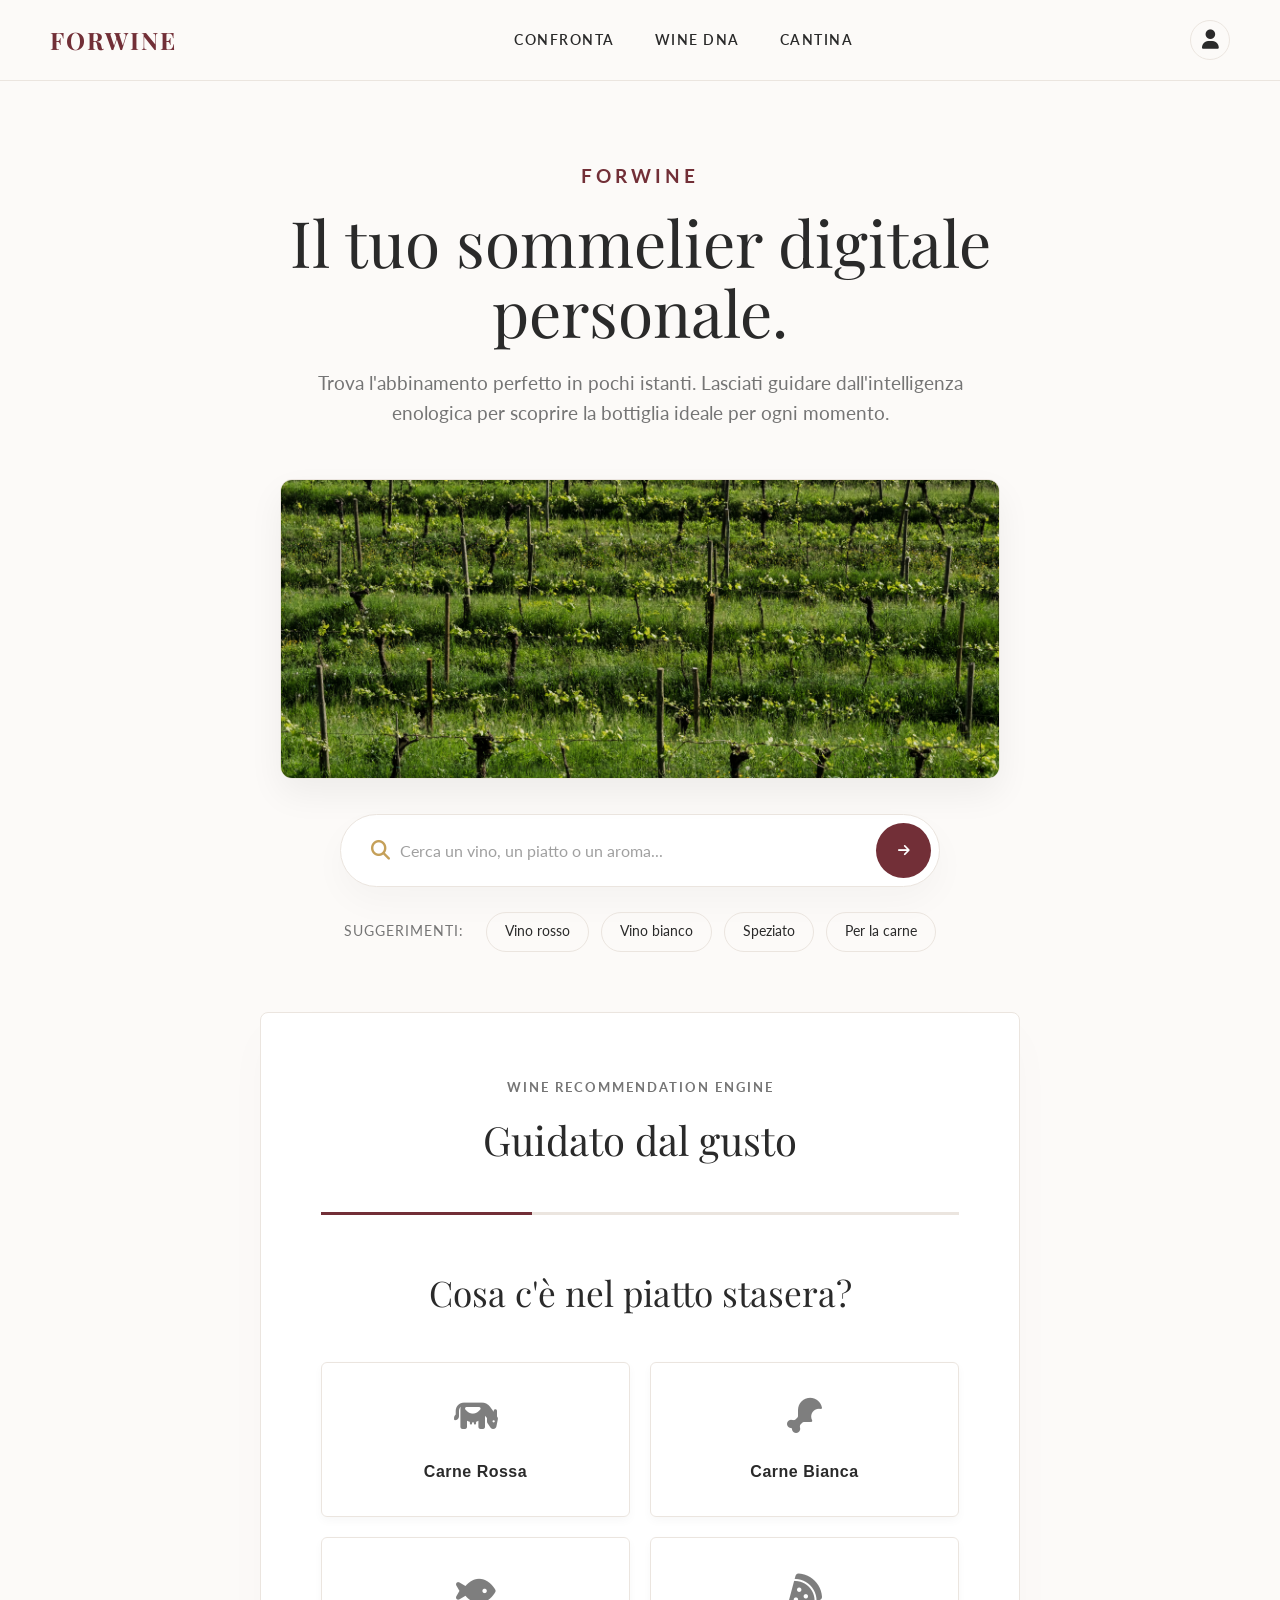
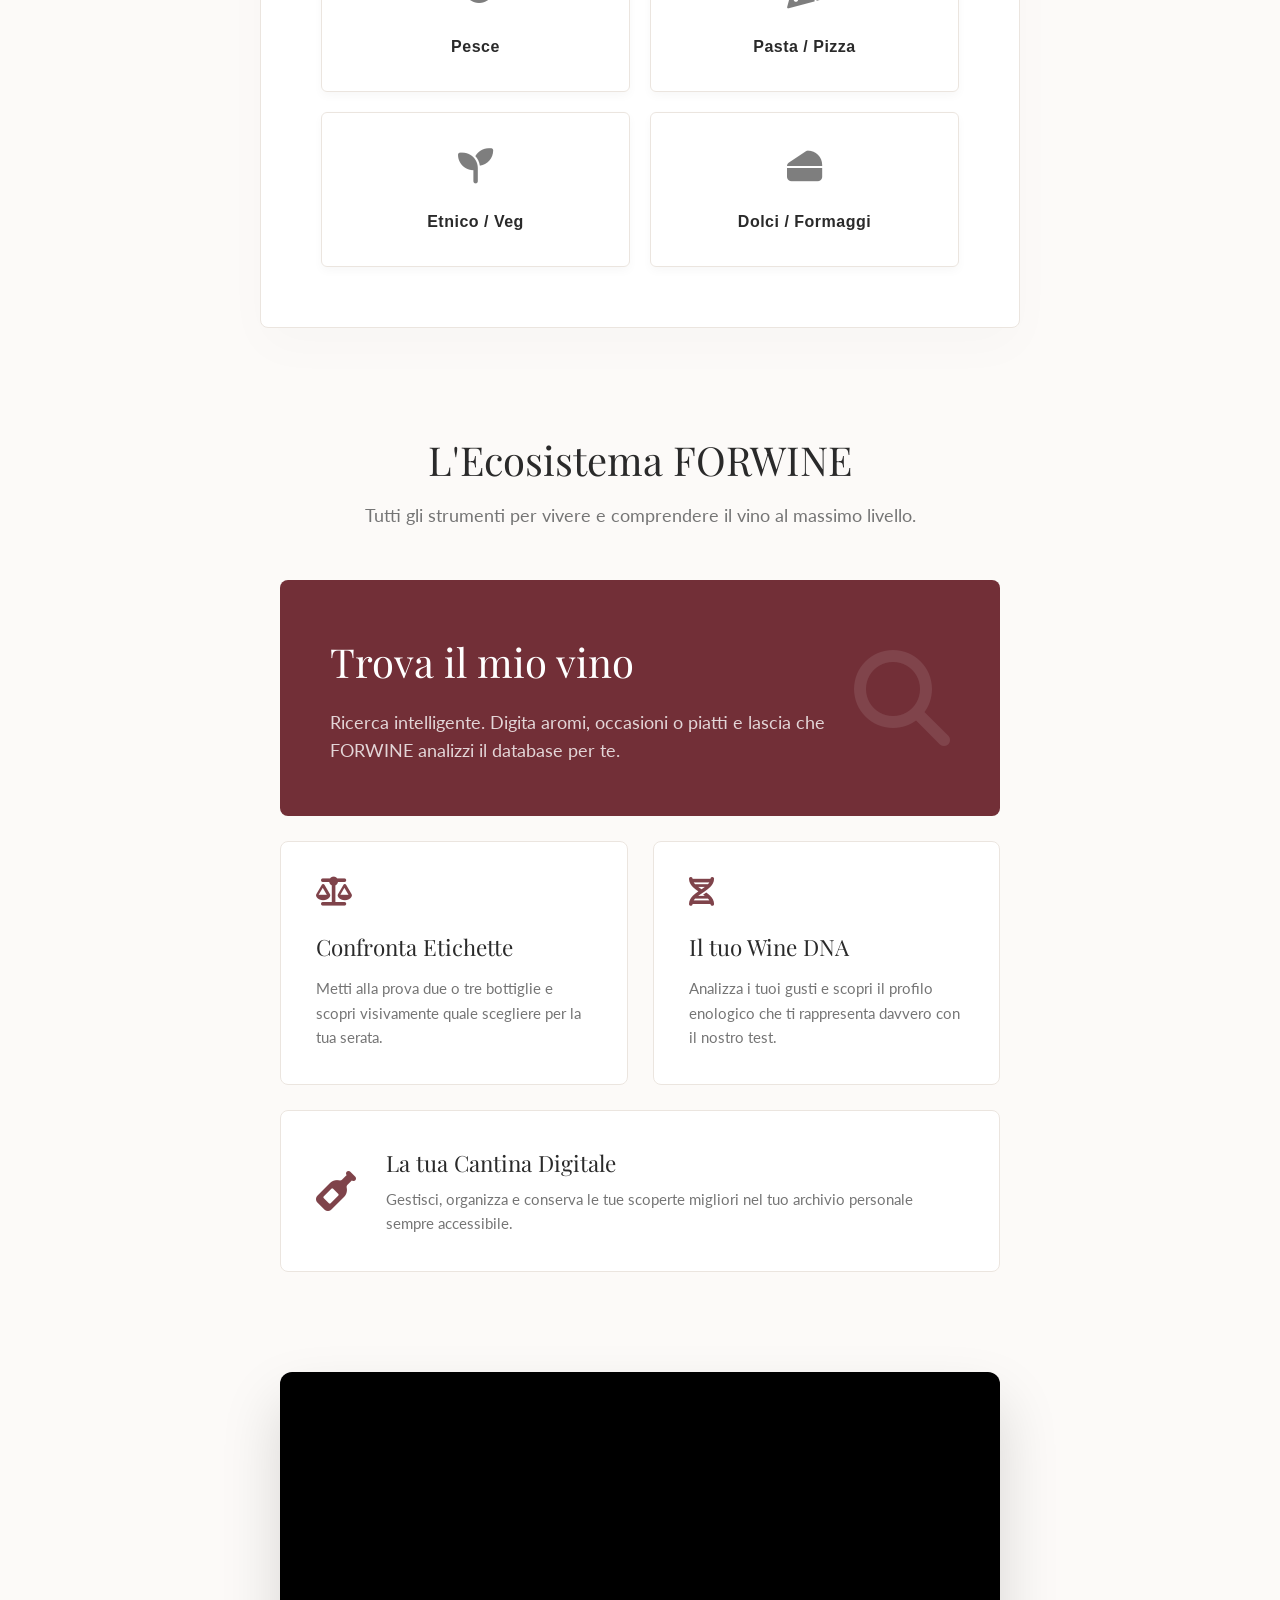
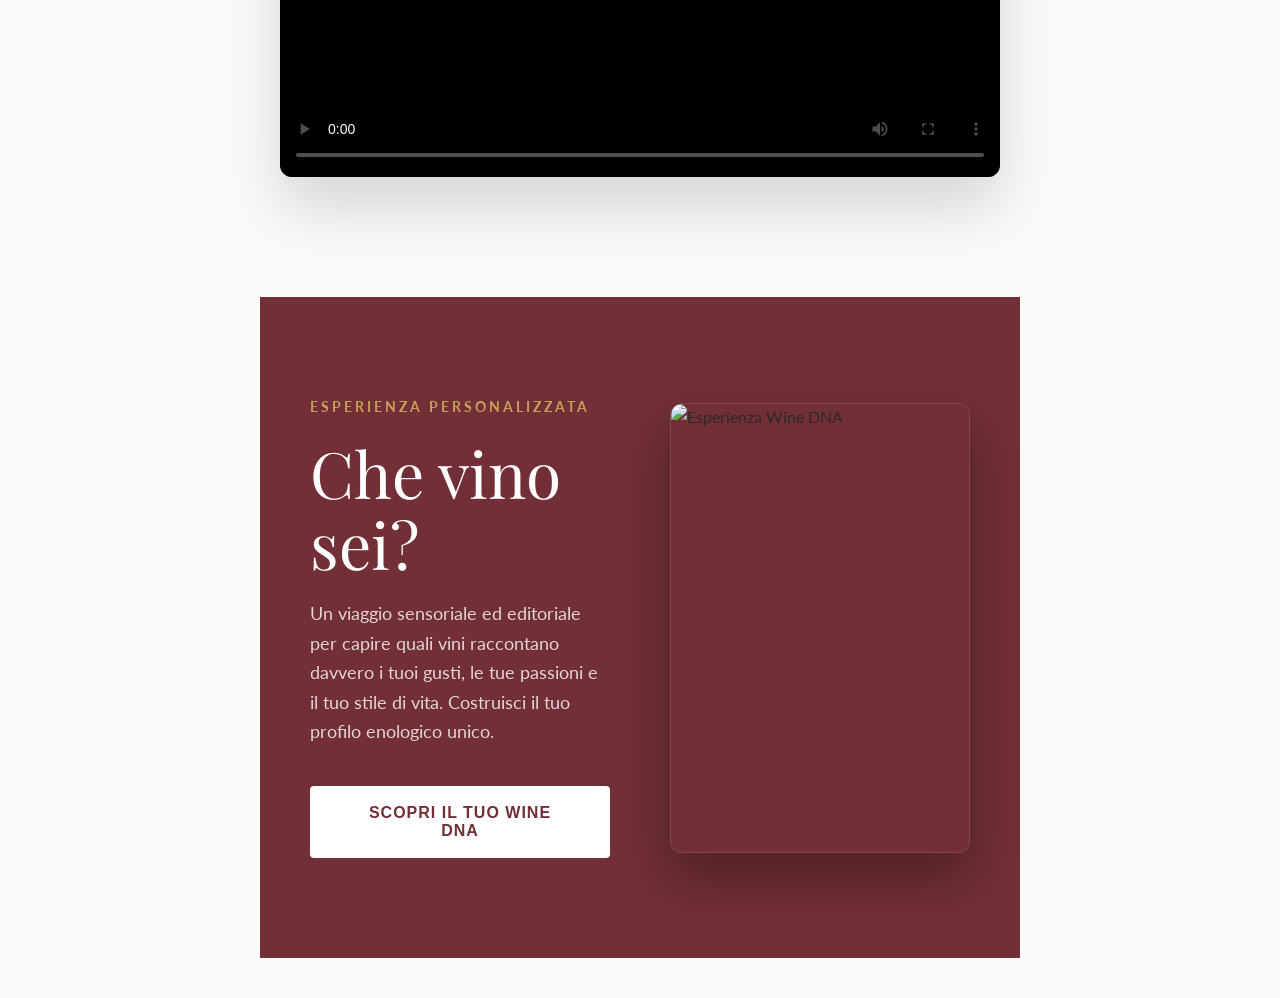
==== commit 689c8ad6: "Add files via upload" ====
--- a/index.html
+++ b/index.html
@@ -301,6 +301,11 @@
                 <h2 class="hero-subtitle-strong serif-font">Il tuo sommelier digitale personale.</h2>
                 <p class="hero-desc">Trova l'abbinamento perfetto in pochi istanti. Lasciati guidare dall'intelligenza enologica per scoprire la bottiglia ideale per ogni momento.</p>
 
+                <!-- NUOVA IMMAGINE VIGNETO E TRAMONTO -->
+                <div class="hero-vineyard-wrapper">
+                    <img src="vigneto.jpg" alt="Vigneto Italiano FORWINE" class="hero-vineyard-img">
+                </div>
+
                 <div class="search-bar-container">
                     <i class="fa-solid fa-magnifying-glass search-icon" aria-hidden="true"></i>
                     <input type="text" id="ricerca-libera" aria-label="Ricerca un vino" placeholder="Cerca un vino, un piatto o un aroma..." onkeypress="if(event.key === 'Enter') { nascondiExtra(); cercaTestoLibero(); }">
@@ -318,7 +323,92 @@
                 </div>
             </section>
 
-            <!-- VIDEO PRESENTATION (CORRETTO NEL BODY) -->
+            <!-- WIZARD ENGINE -->
+            <section id="wizard-container" class="wizard-engine">
+                <div class="engine-header">
+                    <span class="engine-label">Wine Recommendation Engine</span>
+                    <h2 class="engine-title serif-font">Guidato dal gusto</h2>
+                </div>
+                
+                <div id="progress-container" class="wizard-progress-wrap" aria-hidden="true">
+                    <div class="progress-track">
+                        <div id="progress-bar" class="progress-fill"></div>
+                    </div>
+                </div>
+
+                <section id="fase-1" class="step-section">
+                    <h2 class="step-title serif-font">Cosa c'è nel piatto stasera?</h2>
+                    <div class="options-grid">
+                        <button class="choice-card" onclick="nascondiExtra(); salva('piatto', 'carne_rossa', 1, 2, this)"><i class="fa-solid fa-cow"></i><p>Carne Rossa</p></button>
+                        <button class="choice-card" onclick="nascondiExtra(); salva('piatto', 'carne_bianca', 1, 2, this)"><i class="fa-solid fa-drumstick-bite"></i><p>Carne Bianca</p></button>
+                        <button class="choice-card" onclick="nascondiExtra(); salva('piatto', 'pesce', 1, 2, this)"><i class="fa-solid fa-fish"></i><p>Pesce</p></button>
+                        <button class="choice-card" onclick="nascondiExtra(); salva('piatto', 'primi_pizza', 1, 2, this)"><i class="fa-solid fa-pizza-slice"></i><p>Pasta / Pizza</p></button>
+                        <button class="choice-card" onclick="nascondiExtra(); salva('piatto', 'etnico_veg', 1, 2, this)"><i class="fa-solid fa-seedling"></i><p>Etnico / Veg</p></button>
+                        <button class="choice-card" onclick="nascondiExtra(); salva('piatto', 'dessert_formaggi', 1, 2, this)"><i class="fa-solid fa-cheese"></i><p>Dolci / Formaggi</p></button>
+                    </div>
+                </section>
+
+                <section id="fase-2" class="step-section" style="display: none;">
+                    <h2 class="step-title serif-font">Che atmosfera cerchi?</h2>
+                    <div class="options-grid">
+                        <button class="choice-card" onclick="nascondiExtra(); salva('occasione', 'appuntamento', 2, 3, this)"><i class="fa-solid fa-heart"></i><p>Appuntamento</p></button>
+                        <button class="choice-card" onclick="nascondiExtra(); salva('occasione', 'amici_festa', 2, 3, this)"><i class="fa-solid fa-champagne-glasses"></i><p>Amici / Festa</p></button>
+                        <button class="choice-card" onclick="nascondiExtra(); salva('occasione', 'famiglia_grigliata', 2, 3, this)"><i class="fa-solid fa-fire-burner"></i><p>Famiglia / Griglia</p></button>
+                        <button class="choice-card" onclick="nascondiExtra(); salva('occasione', 'relax', 2, 3, this)"><i class="fa-solid fa-couch"></i><p>Relax Serale</p></button>
+                        <button class="choice-card" onclick="nascondiExtra(); salva('occasione', 'aperitivo', 2, 3, this)"><i class="fa-solid fa-martini-glass"></i><p>Aperitivo</p></button>
+                        <button class="choice-card" onclick="nascondiExtra(); salva('occasione', 'regalo', 2, 3, this)"><i class="fa-solid fa-gift"></i><p>Regalo Importante</p></button>
+                    </div>
+                </section>
+
+                <section id="fase-3" class="step-section" style="display: none;">
+                    <h2 class="step-title serif-font">Il tuo budget?</h2>
+                    <div class="options-grid">
+                        <button class="choice-card" onclick="nascondiExtra(); salva('budget', '15', 3, null, this)"><i class="fa-solid fa-coins"></i><p>Sotto i 15€</p></button>
+                        <button class="choice-card" onclick="nascondiExtra(); salva('budget', '30', 3, null, this)"><i class="fa-solid fa-money-bill-wave"></i><p>Fino a 30€</p></button>
+                        <button class="choice-card" onclick="nascondiExtra(); salva('budget', '60', 3, null, this)"><i class="fa-solid fa-credit-card"></i><p>Fino a 60€</p></button>
+                        <button class="choice-card" onclick="nascondiExtra(); salva('budget', '1000', 3, null, this)"><i class="fa-solid fa-gem"></i><p>Nessun limite</p></button>
+                    </div>
+                </section>
+            </section>
+
+            <!-- PLATFORM FEATURES ECOSYSTEM -->
+            <section class="features-ecosystem">
+                <div class="ecosystem-header">
+                    <h2 class="serif-font">L'Ecosistema FORWINE</h2>
+                    <p>Tutti gli strumenti per vivere e comprendere il vino al massimo livello.</p>
+                </div>
+                <div class="ecosystem-grid">
+                    <div class="eco-card main-eco-card" onclick="document.getElementById('ricerca-libera').focus(); window.scrollTo({ top: 0, behavior: 'smooth' });">
+                        <div class="main-eco-text">
+                            <h3 class="serif-font">Trova il mio vino</h3>
+                            <p>Ricerca intelligente. Digita aromi, occasioni o piatti e lascia che FORWINE analizzi il database per te.</p>
+                        </div>
+                        <i class="fa-solid fa-magnifying-glass main-eco-icon"></i>
+                    </div>
+                    
+                    <div class="eco-card" onclick="vaiAConfronta()">
+                        <i class="fa-solid fa-scale-balanced"></i>
+                        <h3>Confronta Etichette</h3>
+                        <p>Metti alla prova due o tre bottiglie e scopri visivamente quale scegliere per la tua serata.</p>
+                    </div>
+                    
+                    <div class="eco-card" onclick="apriWineDNA()">
+                        <i class="fa-solid fa-dna"></i>
+                        <h3>Il tuo Wine DNA</h3>
+                        <p>Analizza i tuoi gusti e scopri il profilo enologico che ti rappresenta davvero con il nostro test.</p>
+                    </div>
+
+                    <div class="eco-card wide-card" onclick="mostraCantinaPulita()">
+                        <i class="fa-solid fa-wine-bottle"></i>
+                        <div>
+                            <h3 style="margin-bottom: 5px;">La tua Cantina Digitale</h3>
+                            <p>Gestisci, organizza e conserva le tue scoperte migliori nel tuo archivio personale sempre accessibile.</p>
+                        </div>
+                    </div>
+                </div>
+            </section>
+
+            <!-- VIDEO PRESENTATION SPOSTATO QUI -->
             <section class="video-presentation-section dna-section-wrapper" id="sezione-video-intro">
                 <div class="video-wrapper">
                     <video 
@@ -332,91 +422,6 @@
                 </div>
             </section>
 
-            <!-- WIZARD ENGINE -->
-            <section id="wizard-container" class="wizard-engine">
-                <div class="engine-header">
-                    <span class="engine-label">Wine Recommendation Engine</span>
-                    <h2 class="engine-title serif-font">Guidato dal gusto</h2>
-                </div>
-                
-                <div id="progress-container" class="wizard-progress-wrap" aria-hidden="true">
-                    <div class="progress-track">
-                        <div id="progress-bar" class="progress-fill"></div>
-                    </div>
-                </div>
-
-                <section id="fase-1" class="step-section">
-                    <h2 class="step-title serif-font">Cosa c'è nel piatto stasera?</h2>
-                    <div class="options-grid">
-                        <button class="choice-card" onclick="nascondiExtra(); salva('piatto', 'carne_rossa', 1, 2, this)"><i class="fa-solid fa-cow"></i><p>Carne Rossa</p></button>
-                        <button class="choice-card" onclick="nascondiExtra(); salva('piatto', 'carne_bianca', 1, 2, this)"><i class="fa-solid fa-drumstick-bite"></i><p>Carne Bianca</p></button>
-                        <button class="choice-card" onclick="nascondiExtra(); salva('piatto', 'pesce', 1, 2, this)"><i class="fa-solid fa-fish"></i><p>Pesce</p></button>
-                        <button class="choice-card" onclick="nascondiExtra(); salva('piatto', 'primi_pizza', 1, 2, this)"><i class="fa-solid fa-pizza-slice"></i><p>Pasta / Pizza</p></button>
-                        <button class="choice-card" onclick="nascondiExtra(); salva('piatto', 'etnico_veg', 1, 2, this)"><i class="fa-solid fa-seedling"></i><p>Etnico / Veg</p></button>
-                        <button class="choice-card" onclick="nascondiExtra(); salva('piatto', 'dessert_formaggi', 1, 2, this)"><i class="fa-solid fa-cheese"></i><p>Dolci / Formaggi</p></button>
-                    </div>
-                </section>
-
-                <section id="fase-2" class="step-section" style="display: none;">
-                    <h2 class="step-title serif-font">Che atmosfera cerchi?</h2>
-                    <div class="options-grid">
-                        <button class="choice-card" onclick="nascondiExtra(); salva('occasione', 'appuntamento', 2, 3, this)"><i class="fa-solid fa-heart"></i><p>Appuntamento</p></button>
-                        <button class="choice-card" onclick="nascondiExtra(); salva('occasione', 'amici_festa', 2, 3, this)"><i class="fa-solid fa-champagne-glasses"></i><p>Amici / Festa</p></button>
-                        <button class="choice-card" onclick="nascondiExtra(); salva('occasione', 'famiglia_grigliata', 2, 3, this)"><i class="fa-solid fa-fire-burner"></i><p>Famiglia / Griglia</p></button>
-                        <button class="choice-card" onclick="nascondiExtra(); salva('occasione', 'relax', 2, 3, this)"><i class="fa-solid fa-couch"></i><p>Relax Serale</p></button>
-                        <button class="choice-card" onclick="nascondiExtra(); salva('occasione', 'aperitivo', 2, 3, this)"><i class="fa-solid fa-martini-glass"></i><p>Aperitivo</p></button>
-                        <button class="choice-card" onclick="nascondiExtra(); salva('occasione', 'regalo', 2, 3, this)"><i class="fa-solid fa-gift"></i><p>Regalo Importante</p></button>
-                    </div>
-                </section>
-
-                <section id="fase-3" class="step-section" style="display: none;">
-                    <h2 class="step-title serif-font">Il tuo budget?</h2>
-                    <div class="options-grid">
-                        <button class="choice-card" onclick="nascondiExtra(); salva('budget', '15', 3, null, this)"><i class="fa-solid fa-coins"></i><p>Sotto i 15€</p></button>
-                        <button class="choice-card" onclick="nascondiExtra(); salva('budget', '30', 3, null, this)"><i class="fa-solid fa-money-bill-wave"></i><p>Fino a 30€</p></button>
-                        <button class="choice-card" onclick="nascondiExtra(); salva('budget', '60', 3, null, this)"><i class="fa-solid fa-credit-card"></i><p>Fino a 60€</p></button>
-                        <button class="choice-card" onclick="nascondiExtra(); salva('budget', '1000', 3, null, this)"><i class="fa-solid fa-gem"></i><p>Nessun limite</p></button>
-                    </div>
-                </section>
-            </section>
-
-            <!-- PLATFORM FEATURES ECOSYSTEM -->
-            <section class="features-ecosystem">
-                <div class="ecosystem-header">
-                    <h2 class="serif-font">L'Ecosistema FORWINE</h2>
-                    <p>Tutti gli strumenti per vivere e comprendere il vino al massimo livello.</p>
-                </div>
-                <div class="ecosystem-grid">
-                    <div class="eco-card main-eco-card" onclick="document.getElementById('ricerca-libera').focus(); window.scrollTo({ top: 0, behavior: 'smooth' });">
-                        <div class="main-eco-text">
-                            <h3 class="serif-font">Trova il mio vino</h3>
-                            <p>Ricerca intelligente. Digita aromi, occasioni o piatti e lascia che FORWINE analizzi il database per te.</p>
-                        </div>
-                        <i class="fa-solid fa-magnifying-glass main-eco-icon"></i>
-                    </div>
-                    
-                    <div class="eco-card" onclick="vaiAConfronta()">
-                        <i class="fa-solid fa-scale-balanced"></i>
-                        <h3>Confronta Etichette</h3>
-                        <p>Metti alla prova due o tre bottiglie e scopri visivamente quale scegliere per la tua serata.</p>
-                    </div>
-                    
-                    <div class="eco-card" onclick="apriWineDNA()">
-                        <i class="fa-solid fa-dna"></i>
-                        <h3>Il tuo Wine DNA</h3>
-                        <p>Analizza i tuoi gusti e scopri il profilo enologico che ti rappresenta davvero con il nostro test.</p>
-                    </div>
-
-                    <div class="eco-card wide-card" onclick="mostraCantinaPulita()">
-                        <i class="fa-solid fa-wine-bottle"></i>
-                        <div>
-                            <h3 style="margin-bottom: 5px;">La tua Cantina Digitale</h3>
-                            <p>Gestisci, organizza e conserva le tue scoperte migliori nel tuo archivio personale sempre accessibile.</p>
-                        </div>
-                    </div>
-                </div>
-            </section>
-
             <!-- WINE DNA HERO BANNER -->
             <section class="dna-premium-section dna-section-wrapper">
                 <div class="dna-premium-container">
@@ -434,7 +439,7 @@
                 </div>
             </section>
             
-            <!-- SEZIONE: CONFRONTA -->
+            <!-- SEZIONE: CONFRONTA CON NUOVO WIZARD AD ALBERO -->
             <section id="sezione-confronta" class="confronta-section" style="display: none;">
                 <button type="button" class="dna-close-btn" onclick="chiudiConfronta()" aria-label="Chiudi sezione confronta">&times;</button>
                 <div class="confronta-header">
@@ -443,63 +448,96 @@
                     <p class="confronta-subtitle">Digita i nomi delle bottiglie e valuta oggettivamente quale scegliere.</p>
                 </div>
                 <div id="confronta-form-wrap">
-                    <h3 class="confronta-step-title"><span>1</span> Inserisci i vini in sfida (minimo 2)</h3>
-                    <div class="bottiglie-grid">
-                        <div class="slot-bottiglia" id="slot-0">
-                            <div class="slot-input-content" id="input-wrap-0">
-                                <i class="fa-solid fa-magnifying-glass search-icon-gold"></i>
-                                <label for="testo-vino-0" class="slot-label">Bottiglia 1</label>
-                                <input type="text" id="testo-vino-0" class="confronta-text-input" placeholder="Es. Chianti, Barolo...">
-                                <button type="button" class="btn-conferma-vino" onclick="confermaVinoManuale(0)">CONFERMA</button>
+                    
+                    <!-- CONFRONTA STEP 1: BOTTIGLIE -->
+                    <div id="confronta-step-1" class="confronta-wizard-step">
+                        <h3 class="confronta-step-title"><span>1</span> Inserisci i vini in sfida (minimo 2)</h3>
+                        <div class="bottiglie-grid">
+                            <div class="slot-bottiglia" id="slot-0">
+                                <div class="slot-input-content" id="input-wrap-0">
+                                    <i class="fa-solid fa-magnifying-glass search-icon-gold"></i>
+                                    <label for="testo-vino-0" class="slot-label">Bottiglia 1</label>
+                                    <input type="text" id="testo-vino-0" class="confronta-text-input" placeholder="Es. Chianti, Barolo...">
+                                    <button type="button" class="btn-conferma-vino" onclick="confermaVinoManuale(0)">CONFERMA</button>
+                                </div>
+                                <div class="slot-preview-wrap" id="preview-wrap-0">
+                                    <i class="fa-solid fa-wine-bottle" style="font-size: 3rem; color: var(--bordeaux); margin-bottom: 20px;"></i>
+                                    <h4 id="nome-vino-scelto-0" style="color: var(--text-dark); font-family: 'Playfair Display', serif; font-size: 1.4rem; margin-bottom: 20px;"></h4>
+                                    <button type="button" style="background:none; border:none; color:var(--text-muted); cursor:pointer; font-size:0.9rem;" onclick="rimuoviVinoManuale(0)"><i class="fa-solid fa-trash"></i> Rimuovi</button>
+                                </div>
                             </div>
-                            <div class="slot-preview-wrap" id="preview-wrap-0">
-                                <i class="fa-solid fa-wine-bottle" style="font-size: 3rem; color: var(--bordeaux); margin-bottom: 20px;"></i>
-                                <h4 id="nome-vino-scelto-0" style="color: var(--text-dark); font-family: 'Playfair Display', serif; font-size: 1.4rem; margin-bottom: 20px;"></h4>
-                                <button type="button" style="background:none; border:none; color:var(--text-muted); cursor:pointer; font-size:0.9rem;" onclick="rimuoviVinoManuale(0)"><i class="fa-solid fa-trash"></i> Rimuovi</button>
+                            <div class="slot-bottiglia" id="slot-1">
+                                <div class="slot-input-content" id="input-wrap-1">
+                                    <i class="fa-solid fa-magnifying-glass search-icon-gold"></i>
+                                    <label for="testo-vino-1" class="slot-label">Bottiglia 2</label>
+                                    <input type="text" id="testo-vino-1" class="confronta-text-input" placeholder="Es. Franciacorta...">
+                                    <button type="button" class="btn-conferma-vino" onclick="confermaVinoManuale(1)">CONFERMA</button>
+                                </div>
+                                <div class="slot-preview-wrap" id="preview-wrap-1">
+                                    <i class="fa-solid fa-wine-bottle" style="font-size: 3rem; color: var(--bordeaux); margin-bottom: 20px;"></i>
+                                    <h4 id="nome-vino-scelto-1" style="color: var(--text-dark); font-family: 'Playfair Display', serif; font-size: 1.4rem; margin-bottom: 20px;"></h4>
+                                    <button type="button" style="background:none; border:none; color:var(--text-muted); cursor:pointer; font-size:0.9rem;" onclick="rimuoviVinoManuale(1)"><i class="fa-solid fa-trash"></i> Rimuovi</button>
+                                </div>
                             </div>
-                        </div>
-                        <div class="slot-bottiglia" id="slot-1">
-                            <div class="slot-input-content" id="input-wrap-1">
-                                <i class="fa-solid fa-magnifying-glass search-icon-gold"></i>
-                                <label for="testo-vino-1" class="slot-label">Bottiglia 2</label>
-                                <input type="text" id="testo-vino-1" class="confronta-text-input" placeholder="Es. Franciacorta...">
-                                <button type="button" class="btn-conferma-vino" onclick="confermaVinoManuale(1)">CONFERMA</button>
+                            <div class="slot-bottiglia" id="slot-2">
+                                <div class="slot-input-content" id="input-wrap-2">
+                                    <i class="fa-solid fa-magnifying-glass search-icon-gold"></i>
+                                    <label for="testo-vino-2" class="slot-label">Bottiglia 3 (Opzionale)</label>
+                                    <input type="text" id="testo-vino-2" class="confronta-text-input" placeholder="Es. Gewürztraminer...">
+                                    <button type="button" class="btn-conferma-vino" onclick="confermaVinoManuale(2)">CONFERMA</button>
+                                </div>
+                                <div class="slot-preview-wrap" id="preview-wrap-2">
+                                    <i class="fa-solid fa-wine-bottle" style="font-size: 3rem; color: var(--bordeaux); margin-bottom: 20px;"></i>
+                                    <h4 id="nome-vino-scelto-2" style="color: var(--text-dark); font-family: 'Playfair Display', serif; font-size: 1.4rem; margin-bottom: 20px;"></h4>
+                                    <button type="button" style="background:none; border:none; color:var(--text-muted); cursor:pointer; font-size:0.9rem;" onclick="rimuoviVinoManuale(2)"><i class="fa-solid fa-trash"></i> Rimuovi</button>
+                                </div>
                             </div>
-                            <div class="slot-preview-wrap" id="preview-wrap-1">
-                                <i class="fa-solid fa-wine-bottle" style="font-size: 3rem; color: var(--bordeaux); margin-bottom: 20px;"></i>
-                                <h4 id="nome-vino-scelto-1" style="color: var(--text-dark); font-family: 'Playfair Display', serif; font-size: 1.4rem; margin-bottom: 20px;"></h4>
-                                <button type="button" style="background:none; border:none; color:var(--text-muted); cursor:pointer; font-size:0.9rem;" onclick="rimuoviVinoManuale(1)"><i class="fa-solid fa-trash"></i> Rimuovi</button>
+                        </div>
+                        <div class="confronta-cta-wrap" style="margin-top: 20px;">
+                            <button type="button" class="btn-avvia-confronto" onclick="avantiConfronta(2)" style="width: 100%; max-width: 400px; margin: 0 auto; display: block;">AVANTI: SCEGLI IL PIATTO</button>
+                        </div>
+                    </div>
+
+                    <!-- CONFRONTA STEP 2: PIATTO -->
+                    <div id="confronta-step-2" class="confronta-wizard-step" style="display: none;">
+                        <div style="margin-bottom: 20px;">
+                            <button type="button" style="background:none; border:none; color:var(--text-muted); cursor:pointer; font-size:0.95rem; font-weight:700;" onclick="indietroConfronta(1)"><i class="fa-solid fa-arrow-left"></i> Torna alle bottiglie</button>
+                        </div>
+                        <div id="sezione-piatto-confronto">
+                            <h3 class="confronta-step-title"><span>2</span> Qual è l'abbinamento previsto?</h3>
+                            <div class="piatti-confronto-grid">
+                                <button type="button" class="piatto-confronto-btn" onclick="selezionaPiattoConfronto('Carne rossa', this)"><i class="fa-solid fa-cow"></i><span>Carne rossa</span></button>
+                                <button type="button" class="piatto-confronto-btn" onclick="selezionaPiattoConfronto('Carne bianca', this)"><i class="fa-solid fa-drumstick-bite"></i><span>Carne bianca</span></button>
+                                <button type="button" class="piatto-confronto-btn" onclick="selezionaPiattoConfronto('Pesce', this)"><i class="fa-solid fa-fish"></i><span>Pesce</span></button>
+                                <button type="button" class="piatto-confronto-btn" onclick="selezionaPiattoConfronto('Pizza / Pasta', this)"><i class="fa-solid fa-pizza-slice"></i><span>Pizza / Pasta</span></button>
+                                <button type="button" class="piatto-confronto-btn" onclick="selezionaPiattoConfronto('Vegetariano', this)"><i class="fa-solid fa-seedling"></i><span>Vegetariano</span></button>
+                                <button type="button" class="piatto-confronto-btn" onclick="selezionaPiattoConfronto('Formaggi', this)"><i class="fa-solid fa-cheese"></i><span>Formaggi</span></button>
+                                <button type="button" class="piatto-confronto-btn" onclick="selezionaPiattoConfronto('Dessert', this)"><i class="fa-solid fa-cake-candles"></i><span>Dessert</span></button>
                             </div>
                         </div>
-                        <div class="slot-bottiglia" id="slot-2">
-                            <div class="slot-input-content" id="input-wrap-2">
-                                <i class="fa-solid fa-magnifying-glass search-icon-gold"></i>
-                                <label for="testo-vino-2" class="slot-label">Bottiglia 3 (Opzionale)</label>
-                                <input type="text" id="testo-vino-2" class="confronta-text-input" placeholder="Es. Gewürztraminer...">
-                                <button type="button" class="btn-conferma-vino" onclick="confermaVinoManuale(2)">CONFERMA</button>
+                        <div class="confronta-cta-wrap" style="margin-top: 20px;">
+                            <button type="button" class="btn-avvia-confronto" onclick="avantiConfronta(3)" style="width: 100%; max-width: 400px; margin: 0 auto; display: block;">AVANTI: SCEGLI L'ATMOSFERA</button>
+                        </div>
+                    </div>
+
+                    <!-- CONFRONTA STEP 3: ATMOSFERA -->
+                    <div id="confronta-step-3" class="confronta-wizard-step" style="display: none;">
+                        <div style="margin-bottom: 20px;">
+                            <button type="button" style="background:none; border:none; color:var(--text-muted); cursor:pointer; font-size:0.95rem; font-weight:700;" onclick="indietroConfronta(2)"><i class="fa-solid fa-arrow-left"></i> Torna al piatto</button>
+                        </div>
+                        <div id="sezione-atmosfera-confronto">
+                            <h3 class="confronta-step-title"><span>3</span> Qual è l'atmosfera della serata?</h3>
+                            <div class="piatti-confronto-grid">
+                                <button type="button" class="piatto-confronto-btn atmosfera-btn" onclick="impostaAtmosferaConfronto('Romantica', this)"><i class="fa-solid fa-heart"></i><span>Romantica</span></button>
+                                <button type="button" class="piatto-confronto-btn atmosfera-btn" onclick="impostaAtmosferaConfronto('Festa', this)"><i class="fa-solid fa-champagne-glasses"></i><span>Festa / Amici</span></button>
+                                <button type="button" class="piatto-confronto-btn atmosfera-btn" onclick="impostaAtmosferaConfronto('Relax', this)"><i class="fa-solid fa-couch"></i><span>Relax Serale</span></button>
+                                <button type="button" class="piatto-confronto-btn atmosfera-btn" onclick="impostaAtmosferaConfronto('Elegante', this)"><i class="fa-solid fa-gem"></i><span>Occasione Speciale</span></button>
                             </div>
-                            <div class="slot-preview-wrap" id="preview-wrap-2">
-                                <i class="fa-solid fa-wine-bottle" style="font-size: 3rem; color: var(--bordeaux); margin-bottom: 20px;"></i>
-                                <h4 id="nome-vino-scelto-2" style="color: var(--text-dark); font-family: 'Playfair Display', serif; font-size: 1.4rem; margin-bottom: 20px;"></h4>
-                                <button type="button" style="background:none; border:none; color:var(--text-muted); cursor:pointer; font-size:0.9rem;" onclick="rimuoviVinoManuale(2)"><i class="fa-solid fa-trash"></i> Rimuovi</button>
-                            </div>
-                        </div>
-                    </div>
-                    <div id="sezione-piatto-confronto">
-                        <h3 class="confronta-step-title"><span>2</span> Qual è l'abbinamento previsto?</h3>
-                        <div class="piatti-confronto-grid">
-                            <button type="button" class="piatto-confronto-btn" onclick="selezionaPiattoConfronto('Carne rossa', this)"><i class="fa-solid fa-cow"></i><span>Carne rossa</span></button>
-                            <button type="button" class="piatto-confronto-btn" onclick="selezionaPiattoConfronto('Carne bianca', this)"><i class="fa-solid fa-drumstick-bite"></i><span>Carne bianca</span></button>
-                            <button type="button" class="piatto-confronto-btn" onclick="selezionaPiattoConfronto('Pesce', this)"><i class="fa-solid fa-fish"></i><span>Pesce</span></button>
-                            <button type="button" class="piatto-confronto-btn" onclick="selezionaPiattoConfronto('Pizza / Pasta', this)"><i class="fa-solid fa-pizza-slice"></i><span>Pizza / Pasta</span></button>
-                            <button type="button" class="piatto-confronto-btn" onclick="selezionaPiattoConfronto('Vegetariano', this)"><i class="fa-solid fa-seedling"></i><span>Vegetariano</span></button>
-                            <button type="button" class="piatto-confronto-btn" onclick="selezionaPiattoConfronto('Formaggi', this)"><i class="fa-solid fa-cheese"></i><span>Formaggi</span></button>
-                            <button type="button" class="piatto-confronto-btn" onclick="selezionaPiattoConfronto('Dessert', this)"><i class="fa-solid fa-cake-candles"></i><span>Dessert</span></button>
-                        </div>
-                    </div>
-                    <div class="confronta-cta-wrap">
-                        <button type="button" id="btn-confronta-vini" class="btn-avvia-confronto" disabled onclick="avviaAnalisiConfronto()">AVVIA IL CONFRONTO</button>
-                        <p class="confronta-hint" id="confronta-status-hint">Aggiungi almeno 2 bottiglie e seleziona il piatto per procedere.</p>
+                        </div>
+                        <div class="confronta-cta-wrap">
+                            <button type="button" id="btn-confronta-vini" class="btn-avvia-confronto" disabled onclick="avviaAnalisiConfronto()">AVVIA IL CONFRONTO</button>
+                            <p class="confronta-hint" id="confronta-status-hint">Aggiungi almeno 2 bottiglie e seleziona il piatto per procedere.</p>
+                        </div>
                     </div>
                 </div>
                 <div id="confronta-loader" class="confronta-loader" style="text-align: center; display: none;">
@@ -675,7 +713,7 @@
     <script src="motore.js"></script>
     <script src="confronta.js"></script>
 
-    <!-- FUNZIONI DI INTERFACCIA -->
+    <!-- FUNZIONI DI INTERFACCIA E CONTROLLO WIZARD CONFRONTA -->
     <script>
     function toggleMobileMenu() { const menu = document.getElementById('mobile-nav'); menu.classList.contains('active') ? menu.classList.remove('active') : menu.classList.add('active'); }
     function chiudiAuth() { document.getElementById('modal-auth').style.display = 'none'; }
@@ -684,7 +722,22 @@
         else { document.getElementById('form-login').style.display = 'none'; document.getElementById('form-registrazione').style.display = 'block'; }
     }
     function nascondiExtra() { document.querySelectorAll('.dna-section-wrapper').forEach(sec => sec.style.display = 'none'); const sezProfilo = document.getElementById('sezione-profilo'); if (sezProfilo) sezProfilo.style.display = 'none'; const ecosystem = document.querySelector('.features-ecosystem'); if (ecosystem) ecosystem.style.display = 'none'; }
-    function vaiAConfronta() { nascondiExtra(); ['progress-container', 'wizard-container', 'risultati', 'hero-trust'].forEach(id => { let el = document.getElementById(id); if(el) el.style.display = 'none'; }); const sezione = document.getElementById('sezione-confronta'); if (sezione) { sezione.style.display = 'block'; window.scrollTo({ top: 0, behavior: 'smooth' }); } }
+    
+    function vaiAConfronta() { 
+        nascondiExtra(); 
+        ['progress-container', 'wizard-container', 'risultati', 'hero-trust'].forEach(id => { let el = document.getElementById(id); if(el) el.style.display = 'none'; }); 
+        const sezione = document.getElementById('sezione-confronta'); 
+        if (sezione) { 
+            sezione.style.display = 'block'; 
+            window.scrollTo({ top: 0, behavior: 'smooth' });
+            
+            // Re-inizializza il wizard al passo 1 senza rompere il motore originale
+            document.querySelectorAll('.confronta-wizard-step').forEach(el => el.style.display = 'none');
+            const step1 = document.getElementById('confronta-step-1');
+            if(step1) step1.style.display = 'block';
+        } 
+    }
+    
     function tornaAllaHome() { ['sezione-confronta', 'risultati', 'loading-screen', 'sezione-profilo'].forEach(id => { let el = document.getElementById(id); if(el) el.style.display = 'none'; }); ['hero-trust', 'progress-container', 'wizard-container'].forEach(id => { let el = document.getElementById(id); if(el) el.style.display = 'block'; }); document.querySelectorAll('.dna-section-wrapper').forEach(sec => sec.style.display = 'flex'); const ecosystem = document.querySelector('.features-ecosystem'); if (ecosystem) ecosystem.style.display = 'block'; if (typeof ricomincia === 'function') { try { ricomincia(); } catch(e) {} } window.scrollTo(0, 0); }
     function apriDashboardProfilo() { nascondiExtra(); ['progress-container', 'wizard-container', 'risultati', 'hero-trust', 'sezione-confronta'].forEach(id => { let el = document.getElementById(id); if(el) el.style.display = 'none'; }); document.getElementById('sezione-profilo').style.display = 'block'; switchProfileTab('overview'); window.scrollTo(0, 0); }
     function switchProfileTab(tabName) { document.querySelectorAll('.dash-tab-pane').forEach(el => el.classList.remove('active')); document.querySelectorAll('.dash-nav-btn').forEach(el => el.classList.remove('active')); const tabEl = document.getElementById('tab-' + tabName); const btnEl = document.getElementById('btn-tab-' + tabName); if(tabEl) tabEl.classList.add('active'); if(btnEl) btnEl.classList.add('active'); }
@@ -696,6 +749,35 @@
         } else {
             document.getElementById('modal-auth').style.display = 'flex';
         }
+    }
+
+    // Nuove Funzioni Navigazione Wizard "Confronta" Additive
+    function avantiConfronta(step) {
+        if (step === 2) {
+            let n0 = document.getElementById('nome-vino-scelto-0');
+            let n1 = document.getElementById('nome-vino-scelto-1');
+            let txt0 = n0 ? n0.innerText.trim() : '';
+            let txt1 = n1 ? n1.innerText.trim() : '';
+            if (!(txt0.length > 0 && txt1.length > 0)) {
+                alert('Per favore, seleziona e conferma almeno le prime 2 bottiglie prima di procedere.');
+                return;
+            }
+        }
+        document.querySelectorAll('.confronta-wizard-step').forEach(el => el.style.display = 'none');
+        let block = document.getElementById('confronta-step-' + step);
+        if(block) { block.style.display = 'block'; block.style.animation = 'fadeIn 0.4s ease'; }
+        window.scrollTo({ top: document.getElementById('sezione-confronta').offsetTop - 20, behavior: 'smooth' });
+    }
+
+    function indietroConfronta(step) {
+        document.querySelectorAll('.confronta-wizard-step').forEach(el => el.style.display = 'none');
+        let block = document.getElementById('confronta-step-' + step);
+        if(block) { block.style.display = 'block'; block.style.animation = 'fadeIn 0.3s ease'; }
+    }
+
+    window.impostaAtmosferaConfronto = function(atmosfera, btn) {
+        document.querySelectorAll('.atmosfera-btn').forEach(b => b.classList.remove('selezionato'));
+        if(btn) btn.classList.add('selezionato');
     }
     </script>
 
@@ -955,4 +1037,4 @@
     }
     </script>
 </body>
-</html>
+</html>
--- a/style.css
+++ b/style.css
@@ -247,16 +247,68 @@
 .btn-reset-confronto { background: transparent; color: var(--bordeaux); border: 1px solid var(--bordeaux); padding: 12px 30px; border-radius: 30px; font-size: 0.9rem; font-weight: 700; cursor: pointer; display: inline-flex; align-items: center; gap: 8px; transition: all 0.3s ease; margin: 0 auto; }
 .btn-reset-confronto:hover { background: var(--bordeaux); color: #FFFFFF; }
 
-/* MEDIA QUERIES RESPONSIVE FINALI */
+
+/* ==========================================================================
+   MODIFICHE AGGIUNTIVE: RESPONSIVE, HERO E WIZARD CONFRONTA
+   ========================================================================== */
+
+/* 1. Hero Image Wrapper e Stile Desktop/Mobile */
+.hero-vineyard-wrapper {
+    width: 100%;
+    max-width: 900px;
+    margin: 0 auto 35px auto;
+    border-radius: 12px;
+    overflow: hidden;
+    box-shadow: 0 15px 35px rgba(0,0,0,0.06);
+    height: 300px;
+    position: relative;
+    border: 1px solid var(--border-color, #EAEAEA);
+}
+.hero-vineyard-img {
+    width: 100%;
+    height: 100%;
+    object-fit: cover;
+    display: block;
+    transition: transform 0.6s ease;
+}
+.hero-vineyard-wrapper:hover .hero-vineyard-img {
+    transform: scale(1.03);
+}
+
+/* 2. Ottimizzazioni Responsive Globali Minime */
 @media (max-width: 900px) {
+    body, html { overflow-x: hidden; width: 100%; }
+    
+    /* Rimozione di padding e margini eccessivi per liberare spazio su smartphone */
+    .app-container { padding: 0 15px 30px 15px !important; }
+    .confronta-section { padding: 30px 20px !important; margin: 30px auto !important; }
+    .wizard-engine { padding: 30px 20px !important; }
+    .dna-premium-section { padding: 50px 20px !important; }
+    
+    .hero-subtitle-strong { font-size: 2.4rem !important; }
+    .confronta-title { font-size: 2.2rem !important; }
+    
+    /* Gestione dei titoli in Confronta per impedire test troncati */
+    .confronta-step-title { font-size: 1.2rem !important; align-items: flex-start !important; }
+    .confronta-step-title span { flex-shrink: 0; }
+    
+    .hero-vineyard-wrapper { height: 180px; margin-bottom: 25px; }
+
+    /* Le griglie preesistenti che richiedevano aggiustamenti su mobile */
     .bottiglie-grid, .cards-confronto-container { grid-template-columns: 1fr; }
-    .piatti-confronto-grid { grid-template-columns: repeat(2, 1fr); }
-    .slot-bottiglia { height: 320px; }
+    .piatti-confronto-grid { grid-template-columns: repeat(2, 1fr) !important; }
+    
+    .slot-bottiglia { height: auto; min-height: 280px; }
     .card-bottiglia-res.vincente { transform: none; }
 }
 
 @media (max-width: 480px) {
-    .confronta-section { padding: 25px 15px; }
-    .confronta-title { font-size: 2rem; }
-    .dna-modal-box { padding: 25px 15px; }
+    .confronta-section { padding: 25px 15px !important; }
+    .confronta-title { font-size: 1.8rem !important; }
+    .dna-modal-box { padding: 25px 15px !important; }
+}
+
+/* 3. Wizard Transizioni */
+.confronta-wizard-step {
+    animation: fadeIn 0.4s ease forwards;
 }
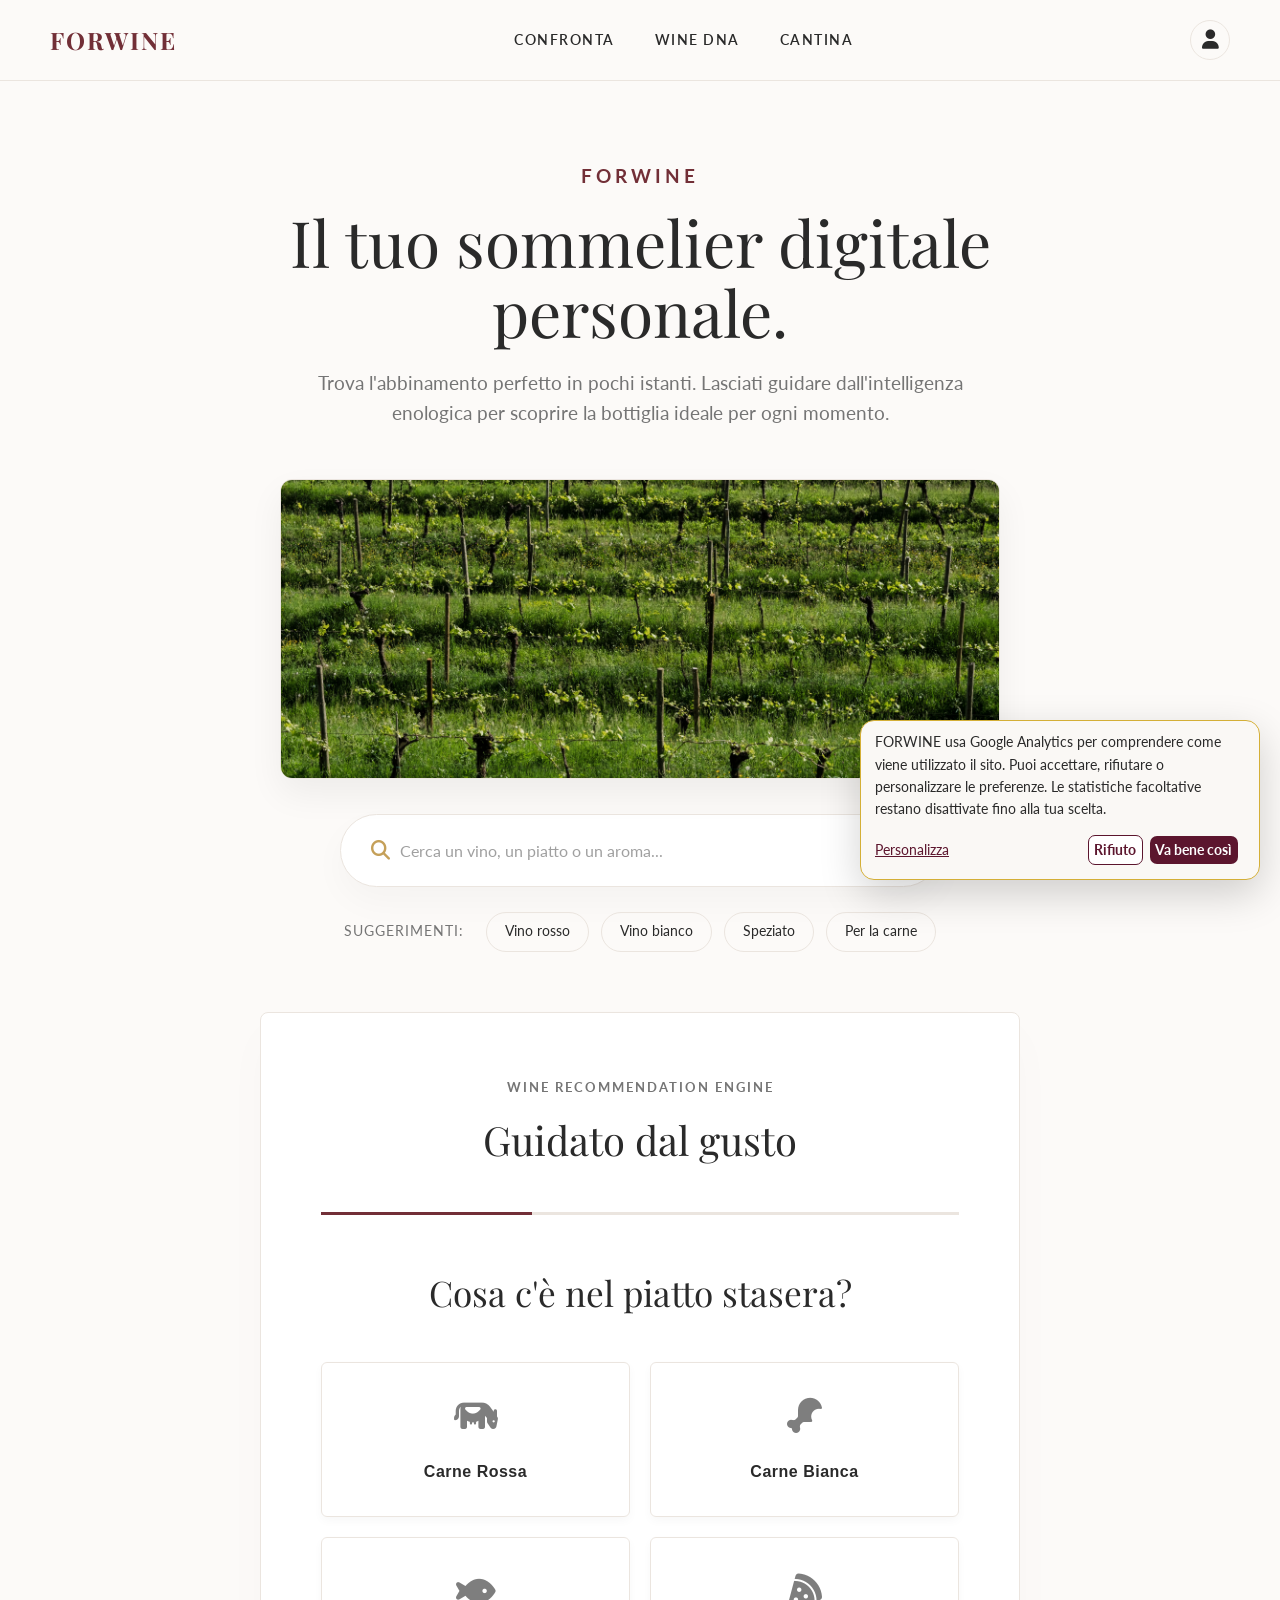
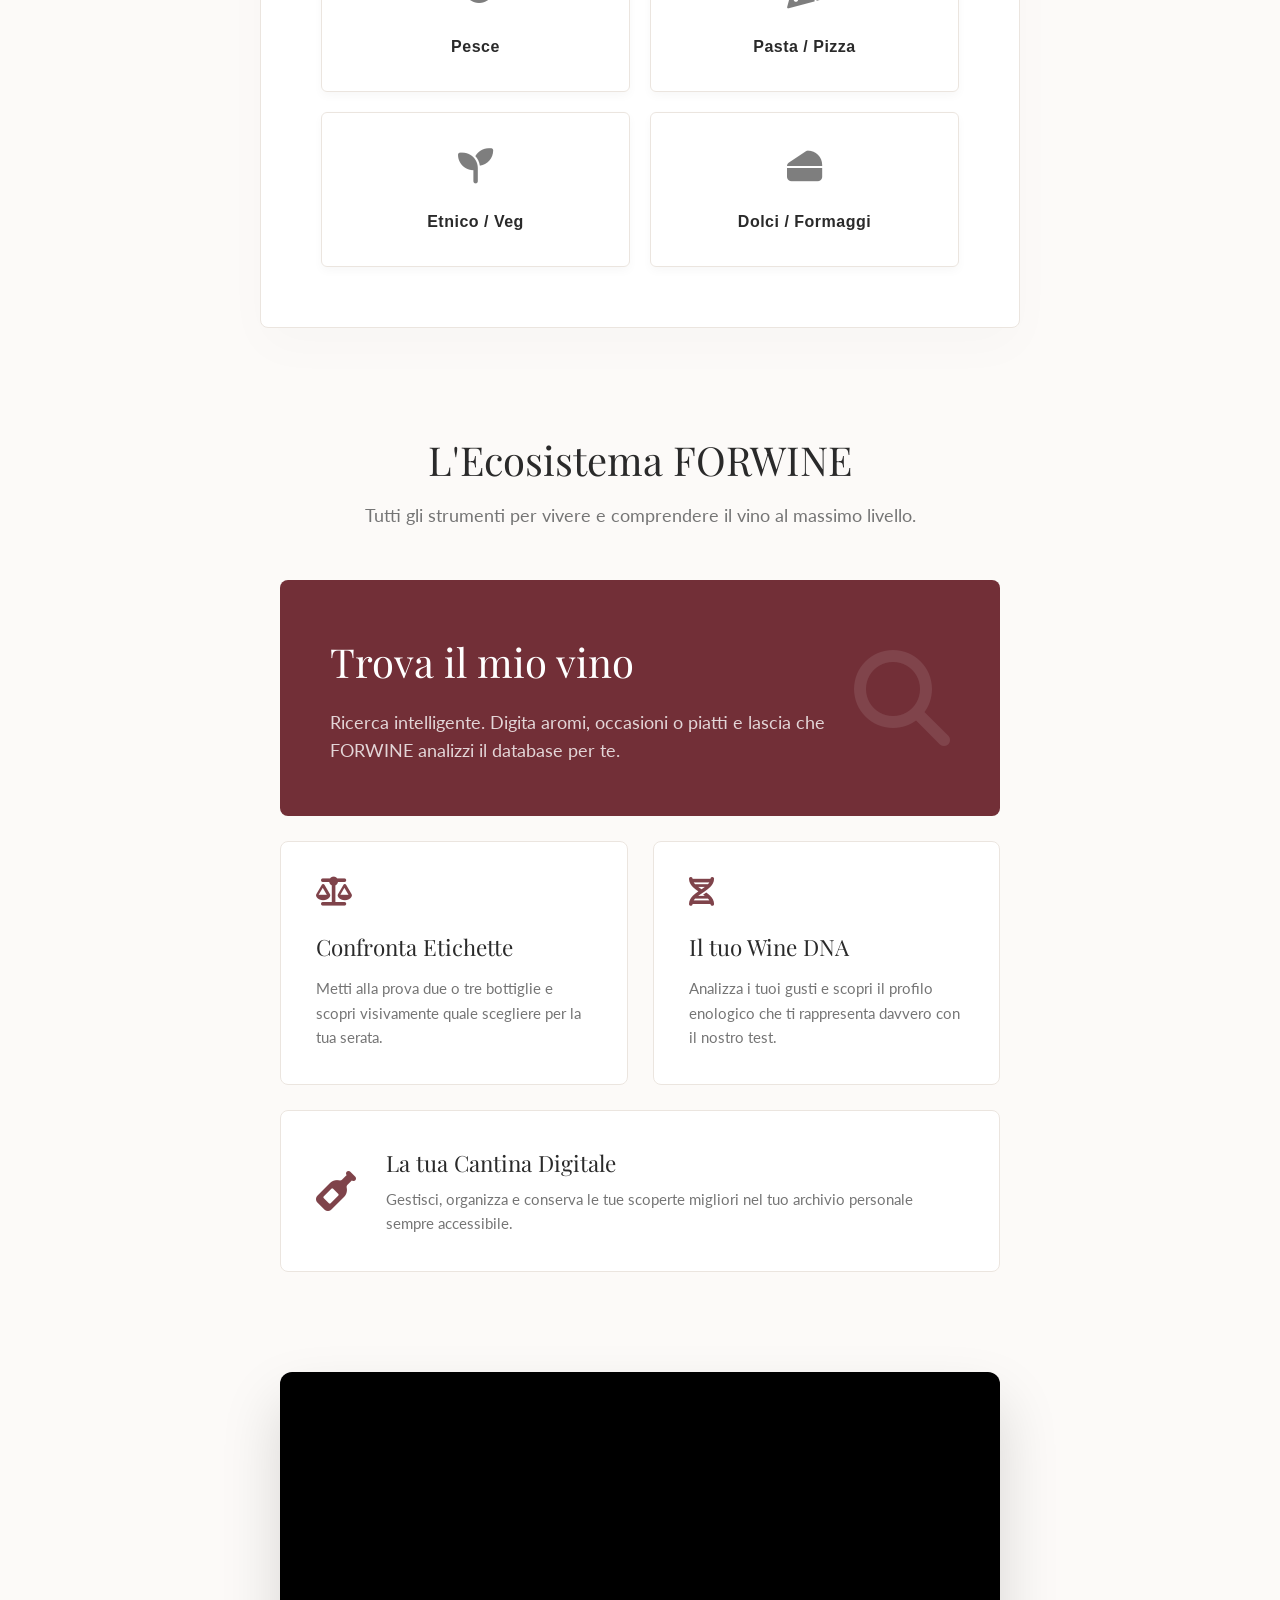
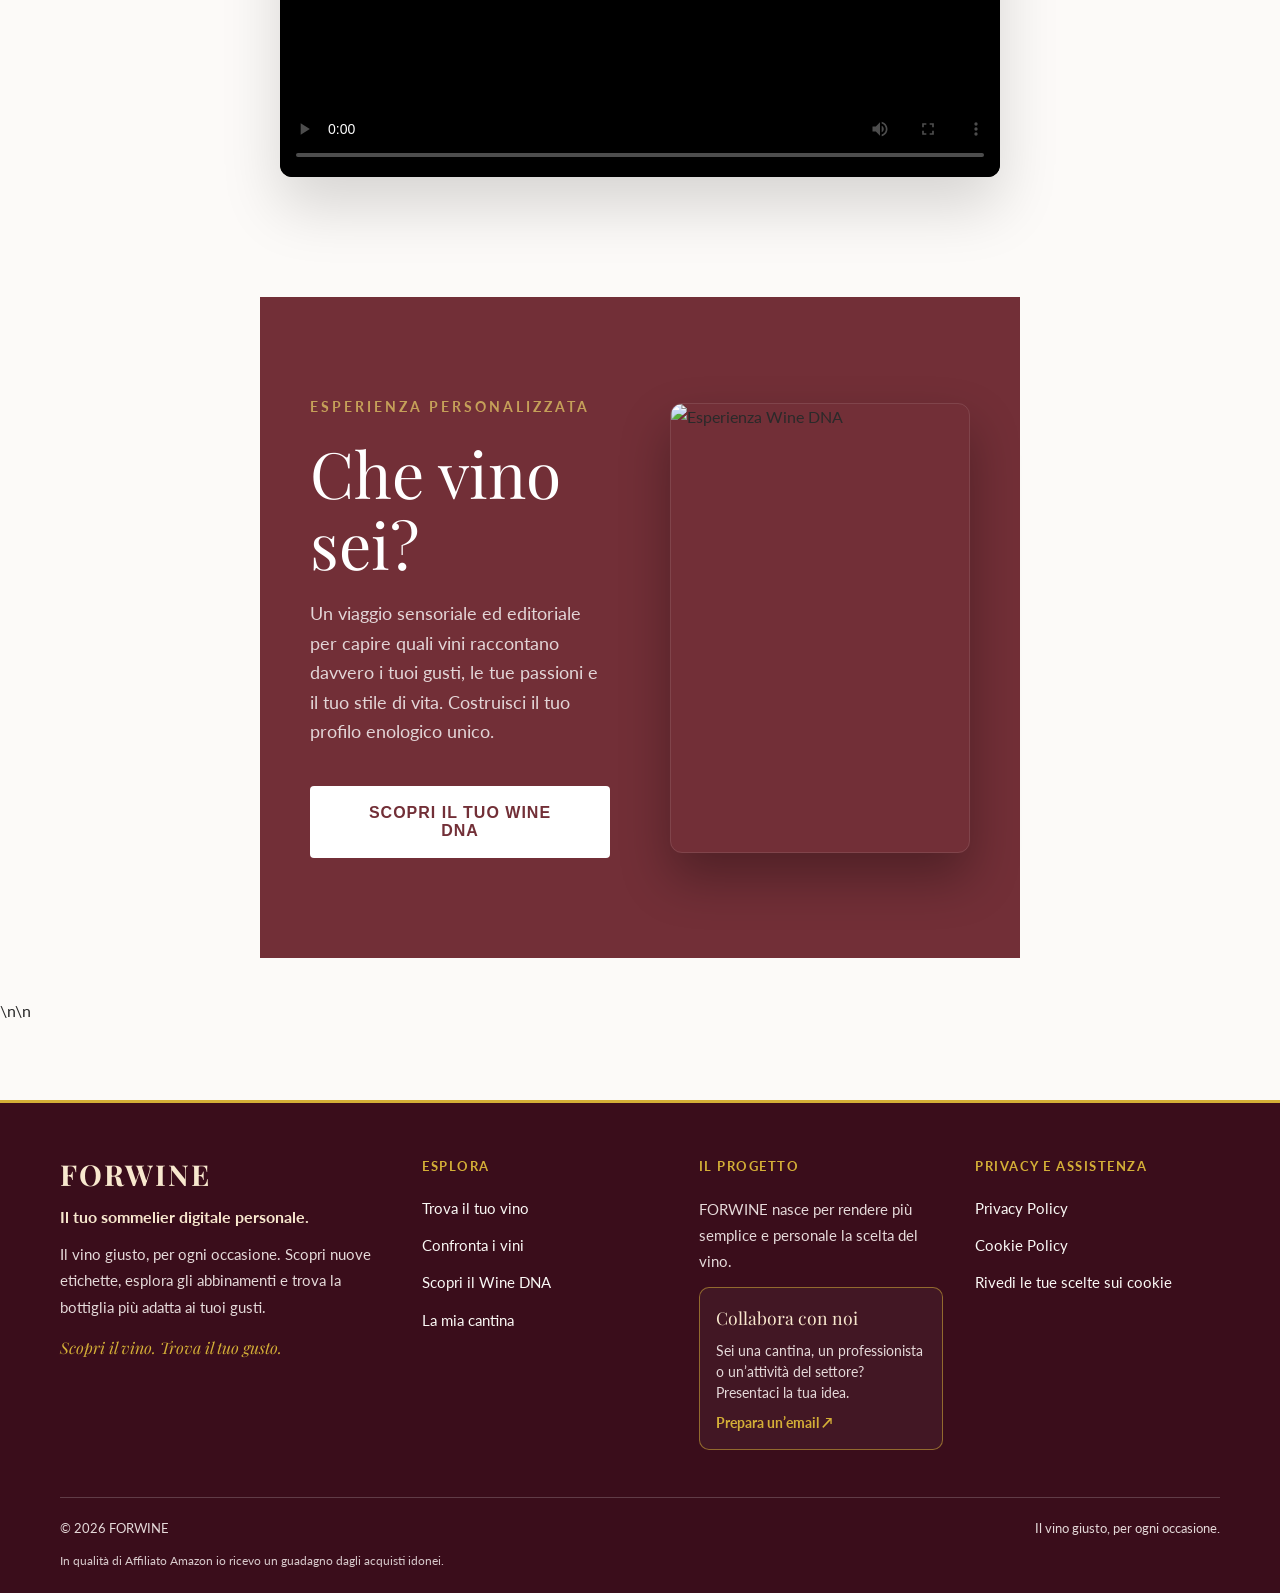
==== commit 4e3792cc: "Add files via upload" ====
--- a/index.html
+++ b/index.html
@@ -1,1040 +1,1309 @@
-<!DOCTYPE html>
-<html lang="it">
-<head>
-    <script async src="https://www.googletagmanager.com/gtag/js?id=G-PFB19F8632"></script>
-    <script>
-      window.dataLayer = window.dataLayer || [];
-      function gtag(){dataLayer.push(arguments);}
-      gtag('js', new Date());
-      gtag('config', 'G-PFB19F8632');
-    </script>
-
-    <meta charset="UTF-8">
-    <meta name="viewport" content="width=device-width, initial-scale=1.0">
-    
-    <title>FORWINE | Il tuo Sommelier Digitale Personale</title>
-    <meta name="description" content="FORWINE è la tua web app e assistente sommelier digitale. Rispondi a 3 semplici domande su piatto, atmosfera e budget per trovare l'abbinamento vino perfetto per la tua serata.">
-    <meta name="keywords" content="sommelier digitale, abbinamento cibo vino, app vino, scegliere vino, FORWINE">
-    <meta name="author" content="FORWINE">
-
-    <link rel="manifest" href="manifest.json">
-    <link rel="apple-touch-icon" href="logo quadrato.png">
-    
-    <meta property="og:title" content="FORWINE | Il tuo Sommelier Digitale">
-    <meta property="og:description" content="Non sai quale vino scegliere? Dì a FORWINE cosa stai mangiando e trova la bottiglia perfetta in 3 click.">
-    <meta property="og:image" content="https://images.unsplash.com/photo-1510812431401-41d2bd2722f3?ixlib=rb-4.0.3&auto=format&fit=crop&w=1200&q=80">
-    <meta property="og:url" content="https://forwine.app">
-    <meta property="og:type" content="website">
-    
-    <meta name="theme-color" content="#FCFAF8">
-    
-    <link rel="stylesheet" href="https://cdnjs.cloudflare.com/ajax/libs/font-awesome/6.4.0/css/all.min.css">
-    <link href="https://fonts.googleapis.com/css2?family=Playfair+Display:ital,wght@0,400;0,600;0,700;1,400&family=Lato:wght@300;400;700&display=swap" rel="stylesheet">
-    <link rel="stylesheet" href="style.css">
-
-    <style id="forwine-premium-styles">
-        :root {
-            --bg-light: #FCFAF8;
-            --bordeaux: #722F37;
-            --bordeaux-hover: #5A252B;
-            --gold: #C5A059;
-            --text-dark: #2A2A2A;
-            --text-muted: #757575;
-            --border-color: #EBE5DF;
-            --white: #FFFFFF;
-        }
-
-        body { background-color: var(--bg-light); color: var(--text-dark); font-family: 'Lato', sans-serif; margin: 0; padding: 0; line-height: 1.6; -webkit-font-smoothing: antialiased; }
-        h1, h2, h3, h4, .serif-font { font-family: 'Playfair Display', serif; font-weight: 400; }
-
-        /* HEADER */
-        .top-navbar { position: sticky; top: 0; z-index: 1000; background: rgba(252, 250, 248, 0.95); backdrop-filter: blur(15px); display: flex; justify-content: space-between; align-items: center; padding: 20px 50px; border-bottom: 1px solid var(--border-color); transition: all 0.3s ease; }
-        .navbar-logo { cursor: pointer; display: flex; align-items: center; gap: 10px; }
-        .brand-logo { font-family: 'Playfair Display', serif; font-size: 1.5rem; color: var(--bordeaux); font-weight: 700; letter-spacing: 2px; }
-        .navbar-menu { display: flex; gap: 40px; align-items: center; }
-        .nav-item { font-family: 'Lato', sans-serif; font-size: 0.85rem; color: var(--text-dark); text-transform: uppercase; letter-spacing: 1.5px; cursor: pointer; transition: color 0.3s; display: flex; align-items: center; gap: 8px; font-weight: 600; }
-        .nav-item:hover { color: var(--bordeaux); }
-        .navbar-profile { cursor: pointer; display: flex; align-items: center; justify-content: center; width: 40px; height: 40px; border-radius: 50%; background: var(--bg-light); border: 1px solid var(--border-color); transition: all 0.3s; }
-        .navbar-profile:hover { border-color: var(--bordeaux); color: var(--bordeaux); }
-        .navbar-profile i { font-size: 1.2rem; color: var(--text-dark); transition: color 0.3s; }
-        .navbar-profile:hover i { color: var(--bordeaux); }
-        .mobile-menu-btn { display: none; background: none; border: none; font-size: 1.5rem; color: var(--text-dark); cursor: pointer; }
-
-        /* MOBILE MENU OVERLAY */
-        .mobile-nav-overlay { display: none; position: fixed; top: 0; left: 0; width: 100%; height: 100%; background: var(--bg-light); z-index: 9999; flex-direction: column; padding: 30px; box-sizing: border-box; }
-        .mobile-nav-overlay.active { display: flex; animation: fadeIn 0.3s ease; }
-        .mobile-nav-header { display: flex; justify-content: space-between; align-items: center; border-bottom: 1px solid var(--border-color); padding-bottom: 20px; margin-bottom: 40px; }
-        .mobile-nav-items { display: flex; flex-direction: column; gap: 30px; }
-        .mobile-nav-item { display: flex; align-items: center; gap: 20px; font-size: 1.5rem; font-family: 'Playfair Display', serif; color: var(--text-dark); text-decoration: none; transition: color 0.3s; }
-        .mobile-nav-item i { color: var(--bordeaux); font-size: 1.2rem; width: 30px; text-align: center; }
-        .mobile-nav-item:hover { color: var(--bordeaux); }
-
-        /* HERO SECTION */
-        .premium-hero { text-align: center; padding: 80px 20px 40px; max-width: 800px; margin: 0 auto; }
-        .hero-title { font-size: 1.2rem; text-transform: uppercase; letter-spacing: 4px; color: var(--bordeaux); font-family: 'Lato', sans-serif; font-weight: 700; margin-bottom: 15px; }
-        .hero-subtitle-strong { font-size: 4rem; color: var(--text-dark); margin: 0 0 20px; line-height: 1.1; }
-        .hero-desc { font-size: 1.2rem; color: var(--text-muted); margin-bottom: 50px; }
-
-        /* SEARCH BAR */
-        .search-bar-container { display: flex; align-items: center; background: var(--white); border: 1px solid var(--border-color); border-radius: 50px; padding: 8px 8px 8px 30px; box-shadow: 0 15px 35px rgba(0,0,0,0.03); transition: all 0.3s ease; margin-bottom: 25px; }
-        .search-bar-container:focus-within { border-color: var(--bordeaux); box-shadow: 0 15px 35px rgba(114, 47, 55, 0.08); }
-        .search-icon { color: var(--gold); font-size: 1.2rem; }
-        .search-bar-container input { border: none; outline: none; flex: 1; font-family: 'Lato', sans-serif; font-size: 1.1rem; padding: 15px 20px; background: transparent; color: var(--text-dark); }
-        .search-bar-container input::placeholder { color: #A0A0A0; }
-        .btn-cerca-cerchio { background: var(--bordeaux); color: var(--white); border: none; border-radius: 50%; width: 55px; height: 55px; display: flex; justify-content: center; align-items: center; cursor: pointer; transition: background 0.3s; }
-        .btn-cerca-cerchio:hover { background: var(--bordeaux-hover); }
-        
-        .search-tags-wrapper { display: flex; justify-content: center; gap: 12px; flex-wrap: wrap; align-items: center; }
-        .tags-label { font-size: 0.85rem; color: var(--text-muted); text-transform: uppercase; letter-spacing: 1px; margin-right: 10px; }
-        .search-tag { background: transparent; border: 1px solid var(--border-color); padding: 8px 18px; border-radius: 30px; font-size: 0.85rem; color: var(--text-dark); cursor: pointer; transition: all 0.3s; }
-        .search-tag:hover { border-color: var(--bordeaux); color: var(--bordeaux); background: var(--white); }
-
-        /* VIDEO PRESENTATION SECTION */
-        .video-presentation-section { max-width: 1100px; margin: 40px auto 80px; padding: 0 20px; }
-        .video-wrapper { position: relative; width: 100%; aspect-ratio: 16/9; background-color: #000; border-radius: 12px; overflow: hidden; box-shadow: 0 30px 60px rgba(0,0,0,0.15); display: flex; justify-content: center; align-items: center; }
-        .video-wrapper video { width: 100%; height: 100%; object-fit: cover; border-radius: 12px; display: block; }
-
-        /* WIZARD ENGINE */
-        .wizard-engine { max-width: 900px; margin: 20px auto 80px; background: var(--white); border: 1px solid var(--border-color); border-radius: 8px; padding: 60px; box-shadow: 0 20px 50px rgba(0,0,0,0.02); position: relative; }
-        .engine-header { text-align: center; margin-bottom: 40px; }
-        .engine-label { font-size: 0.8rem; color: var(--text-muted); text-transform: uppercase; letter-spacing: 2px; font-weight: 700; }
-        .engine-title { font-size: 2.5rem; color: var(--text-dark); margin: 10px 0 0; }
-        .wizard-progress-wrap { margin-bottom: 50px; }
-        .progress-track { height: 3px; background: var(--border-color); width: 100%; position: relative; overflow: hidden; }
-        .progress-fill { height: 100%; background: var(--bordeaux); width: 33%; transition: width 0.5s cubic-bezier(0.4, 0, 0.2, 1); }
-        .step-section { animation: fadeIn 0.4s ease forwards; }
-        .step-title { text-align: center; font-size: 2.2rem; margin-bottom: 40px; color: var(--text-dark); }
-        .options-grid { display: grid; grid-template-columns: repeat(auto-fit, minmax(200px, 1fr)); gap: 20px; }
-        .choice-card { background: var(--white); border: 1px solid var(--border-color); border-radius: 6px; padding: 35px 20px; text-align: center; cursor: pointer; transition: all 0.3s cubic-bezier(0.4, 0, 0.2, 1); display: flex; flex-direction: column; align-items: center; gap: 18px; }
-        .choice-card i { font-size: 2.2rem; color: var(--text-dark); opacity: 0.6; transition: all 0.3s; }
-        .choice-card p { margin: 0; font-weight: 600; font-size: 1rem; color: var(--text-dark); letter-spacing: 0.5px; }
-        .choice-card:hover { border-color: var(--bordeaux); box-shadow: 0 15px 30px rgba(114, 47, 55, 0.05); transform: translateY(-3px); }
-        .choice-card:hover i { color: var(--bordeaux); opacity: 1; transform: scale(1.05); }
-
-        /* PLATFORM FEATURES ECOSYSTEM */
-        .features-ecosystem { max-width: 1000px; margin: 100px auto; padding: 0 20px; }
-        .ecosystem-header { text-align: center; margin-bottom: 50px; }
-        .ecosystem-header h2 { font-size: 2.5rem; color: var(--text-dark); margin-bottom: 10px; }
-        .ecosystem-header p { color: var(--text-muted); font-size: 1.1rem; }
-        .ecosystem-grid { display: grid; grid-template-columns: 1fr 1fr; gap: 25px; }
-        .eco-card { background: var(--white); border: 1px solid var(--border-color); border-radius: 8px; padding: 35px; cursor: pointer; transition: all 0.3s ease; position: relative; overflow: hidden; display: flex; flex-direction: column; align-items: flex-start; }
-        .eco-card.main-eco-card { grid-column: span 2; background: var(--bordeaux); color: var(--white); padding: 50px; border: none; flex-direction: row; align-items: center; justify-content: space-between; }
-        .main-eco-text { max-width: 500px; }
-        .eco-card.main-eco-card h3 { font-size: 2.5rem; color: var(--white); margin: 0 0 15px; }
-        .eco-card.main-eco-card p { color: rgba(255,255,255,0.8); font-size: 1.1rem; margin: 0; }
-        .main-eco-icon { font-size: 6rem; color: rgba(255,255,255,0.1); }
-        .eco-card.main-eco-card:hover { box-shadow: 0 20px 40px rgba(114, 47, 55, 0.2); transform: translateY(-4px); }
-        .eco-card:not(.main-eco-card) h3 { font-size: 1.4rem; color: var(--text-dark); margin: 0 0 10px; font-family: 'Playfair Display', serif; }
-        .eco-card:not(.main-eco-card) p { font-size: 0.95rem; color: var(--text-muted); margin: 0; }
-        .eco-card:not(.main-eco-card) i { font-size: 1.8rem; color: var(--bordeaux); margin-bottom: 25px; opacity: 0.9; }
-        .eco-card:hover:not(.main-eco-card) { border-color: var(--bordeaux); box-shadow: 0 15px 30px rgba(0,0,0,0.04); transform: translateY(-4px); }
-        .eco-card.wide-card { grid-column: span 2; flex-direction: row; align-items: center; gap: 30px; }
-        .eco-card.wide-card i { margin-bottom: 0; font-size: 2.5rem; }
-
-        /* WINE DNA HERO */
-        .dna-premium-section { display: flex; align-items: center; justify-content: space-between; background: var(--bordeaux); max-width: 100% !important; margin: 120px 0 0; padding: 100px 50px; }
-        .dna-premium-container { max-width: 1100px; margin: 0 auto; display: flex; align-items: center; gap: 60px; width: 100%; }
-        .dna-premium-content { flex: 1; }
-        .dna-premium-badge { color: var(--gold); font-size: 0.85rem; text-transform: uppercase; letter-spacing: 3px; font-weight: 700; margin-bottom: 20px; display: block; }
-        .dna-premium-title { font-size: 4rem; color: var(--white); margin: 0 0 20px; line-height: 1.1; }
-        .dna-premium-desc { font-size: 1.15rem; color: rgba(255,255,255,0.8); margin-bottom: 40px; }
-        .btn-dna-premium { background: var(--white); color: var(--bordeaux); padding: 18px 40px; border: none; border-radius: 4px; font-size: 1rem; font-weight: 700; cursor: pointer; transition: all 0.3s; letter-spacing: 1px; text-transform: uppercase; }
-        .btn-dna-premium:hover { transform: translateY(-3px); box-shadow: 0 15px 30px rgba(0,0,0,0.2); }
-        .dna-premium-visual { flex: 1; display: flex; justify-content: flex-end; align-items: center; }
-        .dna-image-wrapper { width: 100%; max-width: 450px; height: 450px; border-radius: 12px; overflow: hidden; box-shadow: 0 25px 50px rgba(0,0,0,0.3); border: 1px solid rgba(255,255,255,0.1); }
-        .dna-image-wrapper img { width: 100%; height: 100%; object-fit: cover; }
-        
-        /* CONFRONTA SECTION */
-        .confronta-section { max-width: 1000px; margin: 60px auto; background: var(--white); padding: 70px; border-radius: 8px; border: 1px solid var(--border-color); box-shadow: 0 20px 50px rgba(0,0,0,0.02); position: relative; }
-        .confronta-header { text-align: center; margin-bottom: 60px; }
-        .confronta-badge { color: var(--gold); text-transform: uppercase; letter-spacing: 2px; font-size: 0.8rem; font-weight: 700; display: block; margin-bottom: 10px; }
-        .confronta-title { font-size: 3rem; color: var(--bordeaux); margin: 0 0 15px; }
-        .confronta-subtitle { color: var(--text-muted); font-size: 1.15rem; }
-        .confronta-step-title { font-size: 1.5rem; color: var(--text-dark); margin-bottom: 30px; display: flex; align-items: center; gap: 15px; font-family: 'Playfair Display', serif; }
-        .confronta-step-title span { background: var(--bordeaux); color: var(--white); width: 35px; height: 35px; border-radius: 50%; display: inline-flex; justify-content: center; align-items: center; font-size: 1rem; font-family: 'Lato', sans-serif; font-weight: 700; }
-        .bottiglie-grid { display: flex; gap: 25px; margin-bottom: 60px; }
-        .slot-bottiglia { flex: 1; border: 1px solid var(--border-color); padding: 40px 30px; text-align: center; border-radius: 6px; position: relative; transition: all 0.3s; background: var(--bg-light); }
-        .slot-bottiglia:hover { border-color: var(--bordeaux); background: var(--white); box-shadow: 0 10px 30px rgba(0,0,0,0.03); }
-        .search-icon-gold { font-size: 2rem; color: var(--gold); margin-bottom: 25px; display: block; }
-        .slot-label { display: block; font-size: 0.8rem; text-transform: uppercase; letter-spacing: 2px; color: var(--text-muted); margin-bottom: 15px; font-weight: 700; }
-        .confronta-text-input { width: 100%; padding: 14px; border: 1px solid var(--border-color); border-radius: 4px; margin-bottom: 20px; font-family: 'Lato', sans-serif; font-size: 1rem; box-sizing: border-box; background: var(--white); transition: border-color 0.3s; }
-        .confronta-text-input:focus { outline: none; border-color: var(--bordeaux); }
-        .btn-conferma-vino { background: transparent; color: var(--bordeaux); border: 1px solid var(--bordeaux); padding: 12px 25px; border-radius: 4px; font-size: 0.9rem; font-weight: 700; cursor: pointer; transition: all 0.3s; width: 100%; letter-spacing: 1px; }
-        .btn-conferma-vino:hover { background: var(--bordeaux); color: var(--white); }
-        
-        .piatti-confronto-grid { display: grid; grid-template-columns: repeat(auto-fit, minmax(130px, 1fr)); gap: 15px; margin-bottom: 50px; }
-        .piatto-confronto-btn { background: var(--white); border: 1px solid var(--border-color); padding: 20px 10px; border-radius: 6px; cursor: pointer; transition: all 0.3s; display: flex; flex-direction: column; align-items: center; gap: 10px; color: var(--text-dark); }
-        .piatto-confronto-btn i { font-size: 1.5rem; opacity: 0.6; transition: opacity 0.3s; }
-        .piatto-confronto-btn span { font-size: 0.9rem; font-weight: 600; }
-        .piatto-confronto-btn:hover { border-color: var(--bordeaux); box-shadow: 0 8px 20px rgba(114,47,55,0.05); }
-        .piatto-confronto-btn:hover i { color: var(--bordeaux); opacity: 1; }
-        
-        .btn-avvia-confronto { background: var(--bordeaux); color: var(--white); border: none; padding: 18px 40px; border-radius: 4px; font-size: 1.1rem; font-weight: 700; cursor: pointer; transition: all 0.3s; width: 100%; max-width: 400px; margin: 0 auto; display: block; letter-spacing: 1px; }
-        .btn-avvia-confronto:hover:not([disabled]) { background: var(--bordeaux-hover); transform: translateY(-2px); box-shadow: 0 15px 30px rgba(114,47,55,0.2); }
-        .btn-avvia-confronto[disabled] { opacity: 0.4; cursor: not-allowed; }
-        .confronta-hint { text-align: center; margin-top: 15px; color: var(--text-muted); font-size: 0.9rem; }
-        .dna-close-btn { position: absolute; top: 30px; right: 30px; background: none; border: none; font-size: 2rem; color: var(--text-muted); cursor: pointer; transition: color 0.3s; z-index: 10; }
-        .dna-close-btn:hover { color: var(--bordeaux); }
-
-        /* PROFILE DASHBOARD - CLEAN UX */
-        .user-dashboard { max-width: 1000px; margin: 60px auto; background: var(--white); border-radius: 12px; border: 1px solid var(--border-color); position: relative; box-shadow: 0 20px 40px rgba(0,0,0,0.04); overflow: hidden; }
-        .dash-cover-image { width: 100%; height: 220px; background-image: url('https://images.unsplash.com/photo-1584916201218-f4242ceb4809?ixlib=rb-4.0.3&auto=format&fit=crop&w=1600&q=80'); background-size: cover; background-position: center; position: relative; }
-        .dash-cover-image::after { content: ''; position: absolute; top: 0; left: 0; width: 100%; height: 100%; background: linear-gradient(to bottom, rgba(0,0,0,0) 0%, rgba(0,0,0,0.5) 100%); }
-        .dash-header-content { padding: 0 40px; position: relative; top: -50px; display: flex; align-items: flex-end; gap: 30px; margin-bottom: -10px; }
-        .dash-avatar-large { width: 120px; height: 120px; background: var(--bg-light); border: 4px solid var(--white); border-radius: 50%; display: flex; align-items: center; justify-content: center; color: var(--bordeaux); font-size: 3rem; font-family: 'Playfair Display', serif; box-shadow: 0 10px 20px rgba(0,0,0,0.1); z-index: 2; text-transform: uppercase; }
-        .dash-user-meta { padding-bottom: 15px; }
-        
-        #profilo-username { font-size: 2.2rem; color: var(--text-dark); margin: 0 0 5px; line-height: 1; }
-        #profilo-email { color: var(--text-muted); font-size: 1rem; margin: 0; }
-        
-        .dash-layout { display: flex; border-top: 1px solid var(--border-color); min-height: 500px; }
-        .dash-sidebar { width: 250px; border-right: 1px solid var(--border-color); background: #FAFAFA; padding: 30px 0; }
-        .dash-nav-btn { width: 100%; text-align: left; background: none; border: none; padding: 15px 30px; font-size: 1rem; color: var(--text-muted); cursor: pointer; transition: all 0.3s; font-family: 'Lato', sans-serif; font-weight: 600; display: flex; align-items: center; gap: 12px; }
-        .dash-nav-btn:hover { color: var(--bordeaux); background: rgba(114,47,55,0.03); }
-        .dash-nav-btn.active { color: var(--bordeaux); border-right: 3px solid var(--bordeaux); background: var(--white); }
-        
-        .dash-content-area { flex: 1; padding: 40px; background: var(--white); }
-        .dash-tab-pane { display: none; animation: fadeIn 0.3s ease; }
-        .dash-tab-pane.active { display: block; }
-        .dash-section-title { font-size: 1.8rem; color: var(--text-dark); margin: 0 0 30px; }
-        
-        .dash-stats-grid { display: grid; grid-template-columns: 1fr 1fr; gap: 20px; margin-bottom: 40px; }
-        .dash-stat-card { border: 1px solid var(--border-color); border-radius: 8px; padding: 25px; display: flex; align-items: center; gap: 20px; background: var(--bg-light); cursor: pointer; transition: all 0.3s; }
-        .dash-stat-card:hover { border-color: var(--bordeaux); box-shadow: 0 10px 20px rgba(0,0,0,0.03); transform: translateY(-2px); background: var(--white); }
-        .dash-stat-icon { width: 60px; height: 60px; background: rgba(114,47,55,0.1); color: var(--bordeaux); border-radius: 50%; display: flex; align-items: center; justify-content: center; font-size: 1.5rem; }
-        .dash-stat-value { font-size: 1.8rem; font-weight: 700; color: var(--text-dark); line-height: 1; margin-bottom: 5px; }
-        .dash-stat-label { font-size: 0.9rem; color: var(--text-muted); }
-
-        .dash-form-group { margin-bottom: 25px; }
-        .dash-form-group label { display: block; font-size: 0.85rem; color: var(--text-muted); text-transform: uppercase; letter-spacing: 1px; font-weight: 700; margin-bottom: 10px; }
-        .btn-logout { background: transparent; color: var(--text-muted); border: 1px solid var(--border-color); padding: 12px 30px; border-radius: 4px; font-size: 0.9rem; cursor: pointer; transition: all 0.3s; font-weight: 600; margin-top: 20px; }
-        .btn-logout:hover { color: #D32F2F; border-color: #D32F2F; background: #FFEBEE; }
-
-        /* LOADING & RESULTS & MODALS */
-        .loading-screen { padding: 120px 20px; text-align: center; }
-        .loading-icon { font-size: 4rem; color: var(--bordeaux); margin-bottom: 30px; opacity: 0.8; }
-        .loading-title { font-family: 'Playfair Display', serif; color: var(--text-dark); font-size: 2.5rem; margin: 0 0 15px; }
-        .loading-desc { color: var(--text-muted); font-size: 1.2rem; }
-        .results-actions { display: flex; justify-content: center; gap: 20px; margin-top: 50px; flex-wrap: wrap; }
-        .btn-secondary { background: transparent; color: var(--bordeaux); border: 1px solid var(--bordeaux); padding: 15px 35px; border-radius: 4px; font-size: 1rem; font-weight: 700; cursor: pointer; transition: all 0.3s; letter-spacing: 1px; }
-        .btn-secondary:hover { background: var(--bordeaux); color: var(--white); }
-        .btn-torna-home { background: var(--bg-light); color: var(--text-dark); border: 1px solid var(--border-color); padding: 15px 35px; border-radius: 4px; font-size: 1rem; font-weight: 700; cursor: pointer; transition: all 0.3s; letter-spacing: 1px; }
-        .btn-torna-home:hover { background: var(--white); border-color: var(--text-dark); }
-        .dna-modal-overlay { position: fixed; top: 0; left: 0; width: 100%; height: 100%; background: rgba(252, 250, 248, 0.9); backdrop-filter: blur(8px); display: flex; justify-content: center; align-items: center; z-index: 2000; }
-        .dna-modal-box { background: var(--white); width: 90%; max-width: 550px; padding: 60px 50px; border-radius: 8px; border: 1px solid var(--border-color); position: relative; box-shadow: 0 40px 80px rgba(0,0,0,0.06); }
-        
-        .dna-option-btn { text-align: left; padding: 20px; font-size: 1rem; border-radius: 6px; width: 100%; cursor: pointer; transition: all 0.3s; background: var(--white); border: 1px solid var(--border-color); font-family: 'Lato', sans-serif; color: var(--text-dark); }
-        .dna-option-btn:hover { border-color: var(--bordeaux); background-color: #FCFAF8; }
-        
-        @media (max-width: 900px) {
-            .navbar-menu, .navbar-profile { display: none !important; }
-            .mobile-menu-btn { display: block; }
-            .top-navbar { padding: 15px 25px; }
-            .ecosystem-grid { grid-template-columns: 1fr; }
-            .eco-card.main-eco-card { grid-column: span 1; flex-direction: column; text-align: center; padding: 40px 20px; }
-            .eco-card.wide-card { grid-column: span 1; flex-direction: column; text-align: center; }
-            .main-eco-icon { display: none; }
-            .dna-premium-container { flex-direction: column; text-align: center; }
-            .dna-premium-section { padding: 60px 20px; }
-            .bottiglie-grid { flex-direction: column; }
-            .hero-subtitle-strong { font-size: 3rem; }
-            .dash-layout { flex-direction: column; }
-            .dash-sidebar { width: 100%; border-right: none; border-bottom: 1px solid var(--border-color); display: flex; overflow-x: auto; padding: 10px; }
-            .dash-nav-btn { width: auto; white-space: nowrap; border-right: none; border-bottom: 3px solid transparent; padding: 10px 20px; }
-            .dash-nav-btn.active { border-right: none; border-bottom: 3px solid var(--bordeaux); }
-            .dash-content-area { padding: 30px 20px; }
-            .dash-header-content { flex-direction: column; align-items: center; text-align: center; top: -60px; padding: 0 20px; }
-            .dash-stats-grid { grid-template-columns: 1fr; }
-        }
-    </style>
-</head>
-<body>
-
-    <!-- HEADER -->
-    <header class="top-navbar" id="main-header">
-        <div class="navbar-logo" onclick="tornaAllaHome()" aria-label="Torna alla Home">
-            <span class="brand-logo">FORWINE</span>
-        </div>
-
-        <nav class="navbar-menu" aria-label="Navigazione principale">
-            <button class="nav-item" onclick="vaiAConfronta()" style="background:none; border:none;">
-                <span>Confronta</span>
-            </button>
-            <button class="nav-item" onclick="apriWineDNA()" style="background:none; border:none;">
-                <span>Wine DNA</span>
-            </button>
-            <button class="nav-item" onclick="mostraCantinaPulita()" style="background:none; border:none;">
-                <span>Cantina</span>
-            </button>
-        </nav>
-
-        <div class="navbar-profile" onclick="gestisciClickProfilo()" aria-label="Profilo Utente">
-            <i class="fa-solid fa-user"></i>
-        </div>
-
-        <button class="mobile-menu-btn" onclick="toggleMobileMenu()" aria-label="Apri menu">
-            <i class="fa-solid fa-bars-staggered"></i>
-        </button>
-    </header>
-
-    <!-- OVERLAY MENU MOBILE -->
-    <div id="mobile-nav" class="mobile-nav-overlay">
-        <div class="mobile-nav-header">
-            <span class="brand-logo">FORWINE</span>
-            <button class="mobile-menu-btn" onclick="toggleMobileMenu()" aria-label="Chiudi menu">
-                <i class="fa-solid fa-xmark"></i>
-            </button>
-        </div>
-        <nav class="mobile-nav-items">
-            <a href="#" class="mobile-nav-item" onclick="toggleMobileMenu(); gestisciClickProfilo();"><i class="fa-solid fa-user"></i> Profilo</a>
-            <a href="#" class="mobile-nav-item" onclick="toggleMobileMenu(); vaiAConfronta();"><i class="fa-solid fa-scale-balanced"></i> Confronta</a>
-            <a href="#" class="mobile-nav-item" onclick="toggleMobileMenu(); apriWineDNA();"><i class="fa-solid fa-dna"></i> Wine DNA</a>
-            <a href="#" class="mobile-nav-item" onclick="toggleMobileMenu(); mostraCantinaPulita();"><i class="fa-solid fa-wine-bottle"></i> Cantina</a>
-        </nav>
-    </div>
-
-    <div class="app-container">
-        <main>
-            <!-- HERO & SEARCH -->
-            <section id="hero-trust" class="premium-hero">
-                <h1 class="hero-title">FORWINE</h1>
-                <h2 class="hero-subtitle-strong serif-font">Il tuo sommelier digitale personale.</h2>
-                <p class="hero-desc">Trova l'abbinamento perfetto in pochi istanti. Lasciati guidare dall'intelligenza enologica per scoprire la bottiglia ideale per ogni momento.</p>
-
-                <!-- NUOVA IMMAGINE VIGNETO E TRAMONTO -->
-                <div class="hero-vineyard-wrapper">
-                    <img src="vigneto.jpg" alt="Vigneto Italiano FORWINE" class="hero-vineyard-img">
-                </div>
-
-                <div class="search-bar-container">
-                    <i class="fa-solid fa-magnifying-glass search-icon" aria-hidden="true"></i>
-                    <input type="text" id="ricerca-libera" aria-label="Ricerca un vino" placeholder="Cerca un vino, un piatto o un aroma..." onkeypress="if(event.key === 'Enter') { nascondiExtra(); cercaTestoLibero(); }">
-                    <button class="btn-cerca-cerchio" onclick="nascondiExtra(); cercaTestoLibero();" aria-label="Avvia ricerca">
-                        <i class="fa-solid fa-arrow-right" aria-hidden="true"></i>
-                    </button>
-                </div>
-                
-                <div class="search-tags-wrapper">
-                    <span class="tags-label">Suggerimenti:</span>
-                    <span class="search-tag" onclick="document.getElementById('ricerca-libera').value='Vino rosso'; nascondiExtra(); cercaTestoLibero();">Vino rosso</span>
-                    <span class="search-tag" onclick="document.getElementById('ricerca-libera').value='Vino bianco'; nascondiExtra(); cercaTestoLibero();">Vino bianco</span>
-                    <span class="search-tag" onclick="document.getElementById('ricerca-libera').value='Speziato'; nascondiExtra(); cercaTestoLibero();">Speziato</span>
-                    <span class="search-tag" onclick="document.getElementById('ricerca-libera').value='Carne'; nascondiExtra(); cercaTestoLibero();">Per la carne</span>
-                </div>
-            </section>
-
-            <!-- WIZARD ENGINE -->
-            <section id="wizard-container" class="wizard-engine">
-                <div class="engine-header">
-                    <span class="engine-label">Wine Recommendation Engine</span>
-                    <h2 class="engine-title serif-font">Guidato dal gusto</h2>
-                </div>
-                
-                <div id="progress-container" class="wizard-progress-wrap" aria-hidden="true">
-                    <div class="progress-track">
-                        <div id="progress-bar" class="progress-fill"></div>
-                    </div>
-                </div>
-
-                <section id="fase-1" class="step-section">
-                    <h2 class="step-title serif-font">Cosa c'è nel piatto stasera?</h2>
-                    <div class="options-grid">
-                        <button class="choice-card" onclick="nascondiExtra(); salva('piatto', 'carne_rossa', 1, 2, this)"><i class="fa-solid fa-cow"></i><p>Carne Rossa</p></button>
-                        <button class="choice-card" onclick="nascondiExtra(); salva('piatto', 'carne_bianca', 1, 2, this)"><i class="fa-solid fa-drumstick-bite"></i><p>Carne Bianca</p></button>
-                        <button class="choice-card" onclick="nascondiExtra(); salva('piatto', 'pesce', 1, 2, this)"><i class="fa-solid fa-fish"></i><p>Pesce</p></button>
-                        <button class="choice-card" onclick="nascondiExtra(); salva('piatto', 'primi_pizza', 1, 2, this)"><i class="fa-solid fa-pizza-slice"></i><p>Pasta / Pizza</p></button>
-                        <button class="choice-card" onclick="nascondiExtra(); salva('piatto', 'etnico_veg', 1, 2, this)"><i class="fa-solid fa-seedling"></i><p>Etnico / Veg</p></button>
-                        <button class="choice-card" onclick="nascondiExtra(); salva('piatto', 'dessert_formaggi', 1, 2, this)"><i class="fa-solid fa-cheese"></i><p>Dolci / Formaggi</p></button>
-                    </div>
-                </section>
-
-                <section id="fase-2" class="step-section" style="display: none;">
-                    <h2 class="step-title serif-font">Che atmosfera cerchi?</h2>
-                    <div class="options-grid">
-                        <button class="choice-card" onclick="nascondiExtra(); salva('occasione', 'appuntamento', 2, 3, this)"><i class="fa-solid fa-heart"></i><p>Appuntamento</p></button>
-                        <button class="choice-card" onclick="nascondiExtra(); salva('occasione', 'amici_festa', 2, 3, this)"><i class="fa-solid fa-champagne-glasses"></i><p>Amici / Festa</p></button>
-                        <button class="choice-card" onclick="nascondiExtra(); salva('occasione', 'famiglia_grigliata', 2, 3, this)"><i class="fa-solid fa-fire-burner"></i><p>Famiglia / Griglia</p></button>
-                        <button class="choice-card" onclick="nascondiExtra(); salva('occasione', 'relax', 2, 3, this)"><i class="fa-solid fa-couch"></i><p>Relax Serale</p></button>
-                        <button class="choice-card" onclick="nascondiExtra(); salva('occasione', 'aperitivo', 2, 3, this)"><i class="fa-solid fa-martini-glass"></i><p>Aperitivo</p></button>
-                        <button class="choice-card" onclick="nascondiExtra(); salva('occasione', 'regalo', 2, 3, this)"><i class="fa-solid fa-gift"></i><p>Regalo Importante</p></button>
-                    </div>
-                </section>
-
-                <section id="fase-3" class="step-section" style="display: none;">
-                    <h2 class="step-title serif-font">Il tuo budget?</h2>
-                    <div class="options-grid">
-                        <button class="choice-card" onclick="nascondiExtra(); salva('budget', '15', 3, null, this)"><i class="fa-solid fa-coins"></i><p>Sotto i 15€</p></button>
-                        <button class="choice-card" onclick="nascondiExtra(); salva('budget', '30', 3, null, this)"><i class="fa-solid fa-money-bill-wave"></i><p>Fino a 30€</p></button>
-                        <button class="choice-card" onclick="nascondiExtra(); salva('budget', '60', 3, null, this)"><i class="fa-solid fa-credit-card"></i><p>Fino a 60€</p></button>
-                        <button class="choice-card" onclick="nascondiExtra(); salva('budget', '1000', 3, null, this)"><i class="fa-solid fa-gem"></i><p>Nessun limite</p></button>
-                    </div>
-                </section>
-            </section>
-
-            <!-- PLATFORM FEATURES ECOSYSTEM -->
-            <section class="features-ecosystem">
-                <div class="ecosystem-header">
-                    <h2 class="serif-font">L'Ecosistema FORWINE</h2>
-                    <p>Tutti gli strumenti per vivere e comprendere il vino al massimo livello.</p>
-                </div>
-                <div class="ecosystem-grid">
-                    <div class="eco-card main-eco-card" onclick="document.getElementById('ricerca-libera').focus(); window.scrollTo({ top: 0, behavior: 'smooth' });">
-                        <div class="main-eco-text">
-                            <h3 class="serif-font">Trova il mio vino</h3>
-                            <p>Ricerca intelligente. Digita aromi, occasioni o piatti e lascia che FORWINE analizzi il database per te.</p>
-                        </div>
-                        <i class="fa-solid fa-magnifying-glass main-eco-icon"></i>
-                    </div>
-                    
-                    <div class="eco-card" onclick="vaiAConfronta()">
-                        <i class="fa-solid fa-scale-balanced"></i>
-                        <h3>Confronta Etichette</h3>
-                        <p>Metti alla prova due o tre bottiglie e scopri visivamente quale scegliere per la tua serata.</p>
-                    </div>
-                    
-                    <div class="eco-card" onclick="apriWineDNA()">
-                        <i class="fa-solid fa-dna"></i>
-                        <h3>Il tuo Wine DNA</h3>
-                        <p>Analizza i tuoi gusti e scopri il profilo enologico che ti rappresenta davvero con il nostro test.</p>
-                    </div>
-
-                    <div class="eco-card wide-card" onclick="mostraCantinaPulita()">
-                        <i class="fa-solid fa-wine-bottle"></i>
-                        <div>
-                            <h3 style="margin-bottom: 5px;">La tua Cantina Digitale</h3>
-                            <p>Gestisci, organizza e conserva le tue scoperte migliori nel tuo archivio personale sempre accessibile.</p>
-                        </div>
-                    </div>
-                </div>
-            </section>
-
-            <!-- VIDEO PRESENTATION SPOSTATO QUI -->
-            <section class="video-presentation-section dna-section-wrapper" id="sezione-video-intro">
-                <div class="video-wrapper">
-                    <video 
-                        controls 
-                        playsinline 
-                        preload="metadata"
-                        poster="https://images.unsplash.com/photo-1506377247377-2a5b3b417ebb?ixlib=rb-4.0.3&auto=format&fit=crop&w=1600&q=80">
-                        <source src="presentazione.mp4" type="video/mp4">
-                        Il tuo browser non supporta la riproduzione video.
-                    </video>
-                </div>
-            </section>
-
-            <!-- WINE DNA HERO BANNER -->
-            <section class="dna-premium-section dna-section-wrapper">
-                <div class="dna-premium-container">
-                    <div class="dna-premium-content">
-                        <span class="dna-premium-badge">Esperienza Personalizzata</span>
-                        <h2 class="dna-premium-title serif-font">Che vino sei?</h2>
-                        <p class="dna-premium-desc">Un viaggio sensoriale ed editoriale per capire quali vini raccontano davvero i tuoi gusti, le tue passioni e il tuo stile di vita. Costruisci il tuo profilo enologico unico.</p>
-                        <button class="btn-dna-premium" onclick="apriWineDNA()">SCOPRI IL TUO WINE DNA</button>
-                    </div>
-                    <div class="dna-premium-visual">
-                        <div class="dna-image-wrapper">
-                            <img src="https://images.unsplash.com/photo-1510812431401-41d2bd2722f3?ixlib=rb-4.0.3&auto=format&fit=crop&w=800&q=80" alt="Esperienza Wine DNA">
-                        </div>
-                    </div>
-                </div>
-            </section>
-            
-            <!-- SEZIONE: CONFRONTA CON NUOVO WIZARD AD ALBERO -->
-            <section id="sezione-confronta" class="confronta-section" style="display: none;">
-                <button type="button" class="dna-close-btn" onclick="chiudiConfronta()" aria-label="Chiudi sezione confronta">&times;</button>
-                <div class="confronta-header">
-                    <span class="confronta-badge">Sommelier Vision</span>
-                    <h2 class="confronta-title serif-font">Analisi Comparativa</h2>
-                    <p class="confronta-subtitle">Digita i nomi delle bottiglie e valuta oggettivamente quale scegliere.</p>
-                </div>
-                <div id="confronta-form-wrap">
-                    
-                    <!-- CONFRONTA STEP 1: BOTTIGLIE -->
-                    <div id="confronta-step-1" class="confronta-wizard-step">
-                        <h3 class="confronta-step-title"><span>1</span> Inserisci i vini in sfida (minimo 2)</h3>
-                        <div class="bottiglie-grid">
-                            <div class="slot-bottiglia" id="slot-0">
-                                <div class="slot-input-content" id="input-wrap-0">
-                                    <i class="fa-solid fa-magnifying-glass search-icon-gold"></i>
-                                    <label for="testo-vino-0" class="slot-label">Bottiglia 1</label>
-                                    <input type="text" id="testo-vino-0" class="confronta-text-input" placeholder="Es. Chianti, Barolo...">
-                                    <button type="button" class="btn-conferma-vino" onclick="confermaVinoManuale(0)">CONFERMA</button>
-                                </div>
-                                <div class="slot-preview-wrap" id="preview-wrap-0">
-                                    <i class="fa-solid fa-wine-bottle" style="font-size: 3rem; color: var(--bordeaux); margin-bottom: 20px;"></i>
-                                    <h4 id="nome-vino-scelto-0" style="color: var(--text-dark); font-family: 'Playfair Display', serif; font-size: 1.4rem; margin-bottom: 20px;"></h4>
-                                    <button type="button" style="background:none; border:none; color:var(--text-muted); cursor:pointer; font-size:0.9rem;" onclick="rimuoviVinoManuale(0)"><i class="fa-solid fa-trash"></i> Rimuovi</button>
-                                </div>
-                            </div>
-                            <div class="slot-bottiglia" id="slot-1">
-                                <div class="slot-input-content" id="input-wrap-1">
-                                    <i class="fa-solid fa-magnifying-glass search-icon-gold"></i>
-                                    <label for="testo-vino-1" class="slot-label">Bottiglia 2</label>
-                                    <input type="text" id="testo-vino-1" class="confronta-text-input" placeholder="Es. Franciacorta...">
-                                    <button type="button" class="btn-conferma-vino" onclick="confermaVinoManuale(1)">CONFERMA</button>
-                                </div>
-                                <div class="slot-preview-wrap" id="preview-wrap-1">
-                                    <i class="fa-solid fa-wine-bottle" style="font-size: 3rem; color: var(--bordeaux); margin-bottom: 20px;"></i>
-                                    <h4 id="nome-vino-scelto-1" style="color: var(--text-dark); font-family: 'Playfair Display', serif; font-size: 1.4rem; margin-bottom: 20px;"></h4>
-                                    <button type="button" style="background:none; border:none; color:var(--text-muted); cursor:pointer; font-size:0.9rem;" onclick="rimuoviVinoManuale(1)"><i class="fa-solid fa-trash"></i> Rimuovi</button>
-                                </div>
-                            </div>
-                            <div class="slot-bottiglia" id="slot-2">
-                                <div class="slot-input-content" id="input-wrap-2">
-                                    <i class="fa-solid fa-magnifying-glass search-icon-gold"></i>
-                                    <label for="testo-vino-2" class="slot-label">Bottiglia 3 (Opzionale)</label>
-                                    <input type="text" id="testo-vino-2" class="confronta-text-input" placeholder="Es. Gewürztraminer...">
-                                    <button type="button" class="btn-conferma-vino" onclick="confermaVinoManuale(2)">CONFERMA</button>
-                                </div>
-                                <div class="slot-preview-wrap" id="preview-wrap-2">
-                                    <i class="fa-solid fa-wine-bottle" style="font-size: 3rem; color: var(--bordeaux); margin-bottom: 20px;"></i>
-                                    <h4 id="nome-vino-scelto-2" style="color: var(--text-dark); font-family: 'Playfair Display', serif; font-size: 1.4rem; margin-bottom: 20px;"></h4>
-                                    <button type="button" style="background:none; border:none; color:var(--text-muted); cursor:pointer; font-size:0.9rem;" onclick="rimuoviVinoManuale(2)"><i class="fa-solid fa-trash"></i> Rimuovi</button>
-                                </div>
-                            </div>
-                        </div>
-                        <div class="confronta-cta-wrap" style="margin-top: 20px;">
-                            <button type="button" class="btn-avvia-confronto" onclick="avantiConfronta(2)" style="width: 100%; max-width: 400px; margin: 0 auto; display: block;">AVANTI: SCEGLI IL PIATTO</button>
-                        </div>
-                    </div>
-
-                    <!-- CONFRONTA STEP 2: PIATTO -->
-                    <div id="confronta-step-2" class="confronta-wizard-step" style="display: none;">
-                        <div style="margin-bottom: 20px;">
-                            <button type="button" style="background:none; border:none; color:var(--text-muted); cursor:pointer; font-size:0.95rem; font-weight:700;" onclick="indietroConfronta(1)"><i class="fa-solid fa-arrow-left"></i> Torna alle bottiglie</button>
-                        </div>
-                        <div id="sezione-piatto-confronto">
-                            <h3 class="confronta-step-title"><span>2</span> Qual è l'abbinamento previsto?</h3>
-                            <div class="piatti-confronto-grid">
-                                <button type="button" class="piatto-confronto-btn" onclick="selezionaPiattoConfronto('Carne rossa', this)"><i class="fa-solid fa-cow"></i><span>Carne rossa</span></button>
-                                <button type="button" class="piatto-confronto-btn" onclick="selezionaPiattoConfronto('Carne bianca', this)"><i class="fa-solid fa-drumstick-bite"></i><span>Carne bianca</span></button>
-                                <button type="button" class="piatto-confronto-btn" onclick="selezionaPiattoConfronto('Pesce', this)"><i class="fa-solid fa-fish"></i><span>Pesce</span></button>
-                                <button type="button" class="piatto-confronto-btn" onclick="selezionaPiattoConfronto('Pizza / Pasta', this)"><i class="fa-solid fa-pizza-slice"></i><span>Pizza / Pasta</span></button>
-                                <button type="button" class="piatto-confronto-btn" onclick="selezionaPiattoConfronto('Vegetariano', this)"><i class="fa-solid fa-seedling"></i><span>Vegetariano</span></button>
-                                <button type="button" class="piatto-confronto-btn" onclick="selezionaPiattoConfronto('Formaggi', this)"><i class="fa-solid fa-cheese"></i><span>Formaggi</span></button>
-                                <button type="button" class="piatto-confronto-btn" onclick="selezionaPiattoConfronto('Dessert', this)"><i class="fa-solid fa-cake-candles"></i><span>Dessert</span></button>
-                            </div>
-                        </div>
-                        <div class="confronta-cta-wrap" style="margin-top: 20px;">
-                            <button type="button" class="btn-avvia-confronto" onclick="avantiConfronta(3)" style="width: 100%; max-width: 400px; margin: 0 auto; display: block;">AVANTI: SCEGLI L'ATMOSFERA</button>
-                        </div>
-                    </div>
-
-                    <!-- CONFRONTA STEP 3: ATMOSFERA -->
-                    <div id="confronta-step-3" class="confronta-wizard-step" style="display: none;">
-                        <div style="margin-bottom: 20px;">
-                            <button type="button" style="background:none; border:none; color:var(--text-muted); cursor:pointer; font-size:0.95rem; font-weight:700;" onclick="indietroConfronta(2)"><i class="fa-solid fa-arrow-left"></i> Torna al piatto</button>
-                        </div>
-                        <div id="sezione-atmosfera-confronto">
-                            <h3 class="confronta-step-title"><span>3</span> Qual è l'atmosfera della serata?</h3>
-                            <div class="piatti-confronto-grid">
-                                <button type="button" class="piatto-confronto-btn atmosfera-btn" onclick="impostaAtmosferaConfronto('Romantica', this)"><i class="fa-solid fa-heart"></i><span>Romantica</span></button>
-                                <button type="button" class="piatto-confronto-btn atmosfera-btn" onclick="impostaAtmosferaConfronto('Festa', this)"><i class="fa-solid fa-champagne-glasses"></i><span>Festa / Amici</span></button>
-                                <button type="button" class="piatto-confronto-btn atmosfera-btn" onclick="impostaAtmosferaConfronto('Relax', this)"><i class="fa-solid fa-couch"></i><span>Relax Serale</span></button>
-                                <button type="button" class="piatto-confronto-btn atmosfera-btn" onclick="impostaAtmosferaConfronto('Elegante', this)"><i class="fa-solid fa-gem"></i><span>Occasione Speciale</span></button>
-                            </div>
-                        </div>
-                        <div class="confronta-cta-wrap">
-                            <button type="button" id="btn-confronta-vini" class="btn-avvia-confronto" disabled onclick="avviaAnalisiConfronto()">AVVIA IL CONFRONTO</button>
-                            <p class="confronta-hint" id="confronta-status-hint">Aggiungi almeno 2 bottiglie e seleziona il piatto per procedere.</p>
-                        </div>
-                    </div>
-                </div>
-                <div id="confronta-loader" class="confronta-loader" style="text-align: center; display: none;">
-                    <i class="fa-solid fa-hourglass-half fa-spin" style="font-size: 3rem; color: var(--gold); margin: 40px 0 20px;"></i>
-                    <h3 class="serif-font" style="font-size: 2rem; color: var(--text-dark);">Elaborazione dati...</h3>
-                    <p id="loader-status-text" style="color: var(--text-muted);">Analisi del profilo aromatico in corso</p>
-                </div>
-                <div id="confronta-risultato" class="confronta-risultato" style="display: none;">
-                    <div style="text-align: center; margin: 40px 0;">
-                        <span style="background: var(--bordeaux); color: white; padding: 8px 20px; border-radius: 30px; font-weight: 700; letter-spacing: 1px; font-size: 0.9rem;"><i class="fa-solid fa-award"></i> La Scelta Consigliata</span>
-                    </div>
-                    <div class="results-actions" style="margin-bottom: 40px;">
-                        <button type="button" class="btn-secondary" onclick="resetConfronto()">Nuovo Confronto</button>
-                        <button type="button" onclick="tornaAllaHome()" class="btn-torna-home">Home</button>
-                    </div>
-                    <div class="cards-confronto-container" id="confronto-cards-output"></div>
-                </div>
-            </section>
-
-            <!-- SEZIONE PROFILO UTENTE -->
-            <section id="sezione-profilo" class="user-dashboard" style="display: none;">
-                <button type="button" class="dna-close-btn" onclick="tornaAllaHome()" aria-label="Chiudi profilo" style="color: white; text-shadow: 0 2px 4px rgba(0,0,0,0.5);">&times;</button>
-                <div class="dash-cover-image"></div>
-                <div class="dash-header-content">
-                    <div class="dash-avatar-large" id="profilo-iniziale">...</div>
-                    <div class="dash-user-meta">
-                        <h2 id="profilo-username" class="serif-font">...</h2>
-                        <p id="profilo-email">In attesa di connessione...</p>
-                    </div>
-                </div>
-
-                <div class="dash-layout">
-                    <!-- Sidebar -->
-                    <aside class="dash-sidebar">
-                        <button class="dash-nav-btn active" onclick="switchProfileTab('overview')" id="btn-tab-overview"><i class="fa-solid fa-chart-pie"></i> Panoramica</button>
-                        <button class="dash-nav-btn" onclick="switchProfileTab('settings')" id="btn-tab-settings"><i class="fa-solid fa-user-gear"></i> Dati Personali</button>
-                        <button class="dash-nav-btn" onclick="window.eseguiLogout()" style="color: #D32F2F; margin-top: 20px;"><i class="fa-solid fa-arrow-right-from-bracket"></i> Esci</button>
-                    </aside>
-                    <!-- Content -->
-                    <div class="dash-content-area">
-                        <!-- Tab Overview -->
-                        <div id="tab-overview" class="dash-tab-pane active">
-                            <h3 class="dash-section-title serif-font">La tua attività</h3>
-                            <div class="dash-stats-grid">
-                                <div class="dash-stat-card" onclick="mostraCantinaPulita()">
-                                    <div class="dash-stat-icon"><i class="fa-solid fa-wine-bottle"></i></div>
-                                    <div>
-                                        <div class="dash-stat-value" id="valore-vini-cantina">0</div>
-                                        <div class="dash-stat-label">Vini Salvati in Cantina</div>
-                                    </div>
-                                </div>
-                                <div class="dash-stat-card" onclick="apriWineDNA()">
-                                    <div class="dash-stat-icon"><i class="fa-solid fa-dna"></i></div>
-                                    <div>
-                                        <div class="dash-stat-value" id="valore-stato-dna">Nessuno</div>
-                                        <div class="dash-stat-label">Profilo Wine DNA</div>
-                                    </div>
-                                </div>
-                            </div>
-                            <div style="background: var(--bg-light); border: 1px solid var(--border-color); border-radius: 8px; padding: 30px;">
-                                <h4 style="margin: 0 0 10px; font-family: 'Playfair Display', serif; font-size: 1.4rem; color: var(--bordeaux);">Il tuo profilo enologico</h4>
-                                <p style="color: var(--text-muted); font-size: 0.95rem; margin-bottom: 20px;" id="descrizione-dna-utente">Non hai ancora completato il test per scoprire il tuo Wine DNA. Effettua l'analisi per ottenere suggerimenti personalizzati.</p>
-                                <button class="btn-conferma-vino" style="width: auto;" onclick="apriWineDNA()">Vai al test DNA</button>
-                            </div>
-                        </div>
-
-                        <!-- Tab Settings -->
-                        <div id="tab-settings" class="dash-tab-pane">
-                            <h3 class="dash-section-title serif-font">Dati Personali</h3>
-                            <form onsubmit="window.salvaImpostazioni(event)">
-                                <div class="dash-form-group">
-                                    <label>Indirizzo Email (Ufficiale)</label>
-                                    <input type="email" class="confronta-text-input" id="form-edit-email" disabled style="background: #EAEAEA; cursor: not-allowed; color:#777;">
-                                </div>
-                                <div class="dash-form-group">
-                                    <label>Nome Utente</label>
-                                    <input type="text" class="confronta-text-input" id="form-edit-name" placeholder="Il tuo nome">
-                                </div>
-                                <div class="dash-form-group">
-                                    <label>Nuova Password</label>
-                                    <input type="password" class="confronta-text-input" id="form-edit-password" placeholder="Lascia vuoto per non modificare">
-                                </div>
-                                <button type="submit" class="btn-avvia-confronto" style="width: auto; margin: 0;">Salva Modifiche</button>
-                            </form>
-                        </div>
-                    </div>
-                </div>
-            </section>
-
-            <!-- LOADING WIZARD -->
-            <section id="loading-screen" class="loading-screen" style="display: none;">
-                <i class="fa-solid fa-wine-glass-empty fa-fade loading-icon"></i>
-                <h2 class="loading-title">Il sistema sta valutando...</h2>
-                <p id="loading-text" class="loading-desc">Interrogazione del database in base ai parametri scelti.</p>
-            </section>
-
-           <!-- RISULTATI CINEMATOGRAFICI -->
-            <section id="risultati" style="display: none;">
-                <ul id="lista-vini" style="padding: 0; list-style: none;"></ul>
-                <div class="results-actions">
-                    <button onclick="ricomincia()" class="btn-secondary">Modifica parametri</button>
-                    <button onclick="tornaAllaHome()" class="btn-torna-home">Torna alla Home</button>
-                </div>
-            </section>
-        </main>
-    </div>
-
-    <!-- POPUP LOGIN / REGISTRAZIONE -->
-    <div id="modal-auth" class="dna-modal-overlay" style="display: none;">
-        <div class="dna-modal-box">
-            <button class="dna-close-btn" onclick="chiudiAuth()" aria-label="Chiudi Modale Auth">&times;</button>
-            <div style="text-align: center; margin-bottom: 40px;">
-                <i class="fa-solid fa-user" style="font-size: 2.5rem; color: var(--bordeaux); margin-bottom: 20px;"></i>
-                <h2 class="serif-font" style="font-size: 2.2rem; color: var(--text-dark); margin: 0 0 10px;">Accedi al tuo Profilo</h2>
-                <p style="color: var(--text-muted); font-size: 1.05rem;">Effettua il login per sincronizzare i tuoi dati.</p>
-            </div>
-
-            <div id="form-registrazione">
-                <input type="email" id="reg-email" class="confronta-text-input" placeholder="La tua Email">
-                <input type="password" id="reg-password" class="confronta-text-input" placeholder="Crea una Password (min 6 caratteri)">
-                <button class="btn-avvia-confronto" style="width: 100%; margin-top: 10px;" onclick="window.registraUtente()">CREA ACCOUNT</button>
-                <p style="text-align: center; margin-top: 25px; font-size: 0.9rem; color: var(--text-muted);">Hai già un account? <span style="color: var(--bordeaux); font-weight: 700; cursor: pointer;" onclick="toggleAuthForm('login')">Accedi qui</span></p>
-            </div>
-
-            <div id="form-login" style="display: none;">
-                <input type="email" id="log-email" class="confronta-text-input" placeholder="La tua Email">
-                <input type="password" id="log-password" class="confronta-text-input" placeholder="La tua Password">
-                <button class="btn-avvia-confronto" style="width: 100%; margin-top: 10px;" onclick="window.accediUtente()">ACCEDI</button>
-                <p style="text-align: center; margin-top: 25px; font-size: 0.9rem; color: var(--text-muted);">Nuovo utente? <span style="color: var(--bordeaux); font-weight: 700; cursor: pointer;" onclick="toggleAuthForm('reg')">Registrati ora</span></p>
-            </div>
-        </div>
-    </div>
-
-    <!-- POPUP MODAL WINE DNA -->
-    <div id="modal-dna" class="dna-modal-overlay" style="display: none;">
-        <div class="dna-modal-box" style="max-width: 700px; padding: 50px;">
-            <button class="dna-close-btn" onclick="chiudiWineDNA()" aria-label="Chiudi Test DNA">&times;</button>
-            <div id="quiz-dna-content">
-                <div id="dna-question-container"></div>
-            </div>
-            <div id="dna-loading-container" style="display: none; text-align: center; padding: 60px 20px;">
-                <i class="fa-solid fa-fingerprint fa-fade" style="font-size: 4rem; color: var(--gold); margin-bottom: 30px;"></i>
-                <h3 class="serif-font" style="color: var(--text-dark); font-size: 2.2rem; margin-bottom: 15px;">Estrazione del DNA in corso...</h3>
-                <p style="color: var(--text-muted); font-size: 1.1rem;">L'algoritmo sta elaborando le tue risposte.</p>
-            </div>
-            <div id="dna-result-container" style="display: none; text-align: center;">
-                <div style="font-size: 0.8rem; color: var(--gold); text-transform: uppercase; letter-spacing: 3px; font-weight: 700; margin-bottom: 15px;">IL TUO PROFILO ENOLOGICO</div>
-                <h2 id="dna-profile-title" class="serif-font" style="color: var(--bordeaux); font-size: 2.8rem; margin: 10px 0 20px;"></h2>
-                <p id="dna-profile-desc" style="font-size: 1.1rem; line-height: 1.8; color: var(--text-dark); margin-bottom: 35px;"></p>
-                <div style="background: var(--bg-light); padding: 25px; border-radius: 6px; margin-bottom: 35px; border-left: 3px solid var(--bordeaux); text-align: left;">
-                    <strong style="color: var(--bordeaux); font-size: 0.9rem; text-transform: uppercase; letter-spacing: 1px; display: block; margin-bottom: 10px;">Le tue coordinate organolettiche perfette:</strong>
-                    <span id="dna-profile-grapes" style="color: var(--text-dark); font-weight: 700; font-size: 1.1rem;"></span>
-                </div>
-                <button class="btn-avvia-confronto" style="width: 100%;" onclick="chiudiWineDNA()">CHIUDI E TORNA ALL'APP</button>
-            </div>
-        </div>
-    </div>
-
-    <!-- PREVENZIONE CRASH SCRIPT ESTERNI -->
-    <script>
-        window.cercaTestoLibero = function() { alert('Funzione di ricerca in caricamento o temporaneamente non disponibile.'); };
-        window.salva = function(tipo, valore, step, nextStep, btn) { alert('Motore di raccomandazione in caricamento.'); };
-        window.confermaVinoManuale = function(id) { alert('Azione non disponibile. Attendere caricamento.'); };
-        window.rimuoviVinoManuale = function(id) { alert('Azione non disponibile. Attendere caricamento.'); };
-        window.selezionaPiattoConfronto = function(piatto, btn) { alert('Azione non disponibile. Attendere caricamento.'); };
-        window.avviaAnalisiConfronto = function() { alert('Azione non disponibile. Attendere caricamento.'); };
-        window.resetConfronto = function() { alert('Azione non disponibile. Attendere caricamento.'); };
-        window.ricomincia = function() { alert('Azione non disponibile. Attendere caricamento.'); };
-    </script>
-
-    <!-- SCRIPT APPLICATIVI -->
-    <script src="database.js"></script>
-    <script src="motore.js"></script>
-    <script src="confronta.js"></script>
-
-    <!-- FUNZIONI DI INTERFACCIA E CONTROLLO WIZARD CONFRONTA -->
-    <script>
-    function toggleMobileMenu() { const menu = document.getElementById('mobile-nav'); menu.classList.contains('active') ? menu.classList.remove('active') : menu.classList.add('active'); }
-    function chiudiAuth() { document.getElementById('modal-auth').style.display = 'none'; }
-    function toggleAuthForm(tipo) {
-        if (tipo === 'login') { document.getElementById('form-registrazione').style.display = 'none'; document.getElementById('form-login').style.display = 'block'; } 
-        else { document.getElementById('form-login').style.display = 'none'; document.getElementById('form-registrazione').style.display = 'block'; }
-    }
-    function nascondiExtra() { document.querySelectorAll('.dna-section-wrapper').forEach(sec => sec.style.display = 'none'); const sezProfilo = document.getElementById('sezione-profilo'); if (sezProfilo) sezProfilo.style.display = 'none'; const ecosystem = document.querySelector('.features-ecosystem'); if (ecosystem) ecosystem.style.display = 'none'; }
-    
-    function vaiAConfronta() { 
-        nascondiExtra(); 
-        ['progress-container', 'wizard-container', 'risultati', 'hero-trust'].forEach(id => { let el = document.getElementById(id); if(el) el.style.display = 'none'; }); 
-        const sezione = document.getElementById('sezione-confronta'); 
-        if (sezione) { 
-            sezione.style.display = 'block'; 
-            window.scrollTo({ top: 0, behavior: 'smooth' });
-            
-            // Re-inizializza il wizard al passo 1 senza rompere il motore originale
-            document.querySelectorAll('.confronta-wizard-step').forEach(el => el.style.display = 'none');
-            const step1 = document.getElementById('confronta-step-1');
-            if(step1) step1.style.display = 'block';
-        } 
-    }
-    
-    function tornaAllaHome() { ['sezione-confronta', 'risultati', 'loading-screen', 'sezione-profilo'].forEach(id => { let el = document.getElementById(id); if(el) el.style.display = 'none'; }); ['hero-trust', 'progress-container', 'wizard-container'].forEach(id => { let el = document.getElementById(id); if(el) el.style.display = 'block'; }); document.querySelectorAll('.dna-section-wrapper').forEach(sec => sec.style.display = 'flex'); const ecosystem = document.querySelector('.features-ecosystem'); if (ecosystem) ecosystem.style.display = 'block'; if (typeof ricomincia === 'function') { try { ricomincia(); } catch(e) {} } window.scrollTo(0, 0); }
-    function apriDashboardProfilo() { nascondiExtra(); ['progress-container', 'wizard-container', 'risultati', 'hero-trust', 'sezione-confronta'].forEach(id => { let el = document.getElementById(id); if(el) el.style.display = 'none'; }); document.getElementById('sezione-profilo').style.display = 'block'; switchProfileTab('overview'); window.scrollTo(0, 0); }
-    function switchProfileTab(tabName) { document.querySelectorAll('.dash-tab-pane').forEach(el => el.classList.remove('active')); document.querySelectorAll('.dash-nav-btn').forEach(el => el.classList.remove('active')); const tabEl = document.getElementById('tab-' + tabName); const btnEl = document.getElementById('btn-tab-' + tabName); if(tabEl) tabEl.classList.add('active'); if(btnEl) btnEl.classList.add('active'); }
-    
-    function mostraCantinaPulita() {
-        if (window.utenteLoggato) {
-            apriDashboardProfilo();
-            setTimeout(() => alert("La tua Cantina Digitale è attualmente in fase di sviluppo. Torna presto per salvare e visualizzare i tuoi vini!"), 300);
-        } else {
-            document.getElementById('modal-auth').style.display = 'flex';
-        }
-    }
-
-    // Nuove Funzioni Navigazione Wizard "Confronta" Additive
-    function avantiConfronta(step) {
-        if (step === 2) {
-            let n0 = document.getElementById('nome-vino-scelto-0');
-            let n1 = document.getElementById('nome-vino-scelto-1');
-            let txt0 = n0 ? n0.innerText.trim() : '';
-            let txt1 = n1 ? n1.innerText.trim() : '';
-            if (!(txt0.length > 0 && txt1.length > 0)) {
-                alert('Per favore, seleziona e conferma almeno le prime 2 bottiglie prima di procedere.');
-                return;
-            }
-        }
-        document.querySelectorAll('.confronta-wizard-step').forEach(el => el.style.display = 'none');
-        let block = document.getElementById('confronta-step-' + step);
-        if(block) { block.style.display = 'block'; block.style.animation = 'fadeIn 0.4s ease'; }
-        window.scrollTo({ top: document.getElementById('sezione-confronta').offsetTop - 20, behavior: 'smooth' });
-    }
-
-    function indietroConfronta(step) {
-        document.querySelectorAll('.confronta-wizard-step').forEach(el => el.style.display = 'none');
-        let block = document.getElementById('confronta-step-' + step);
-        if(block) { block.style.display = 'block'; block.style.animation = 'fadeIn 0.3s ease'; }
-    }
-
-    window.impostaAtmosferaConfronto = function(atmosfera, btn) {
-        document.querySelectorAll('.atmosfera-btn').forEach(b => b.classList.remove('selezionato'));
-        if(btn) btn.classList.add('selezionato');
-    }
-    </script>
-
-    <!-- FIREBASE: BACKEND -->
-    <script type="module">
-        import { initializeApp } from "https://www.gstatic.com/firebasejs/10.13.0/firebase-app.js";
-        import { getAuth, createUserWithEmailAndPassword, signInWithEmailAndPassword, signOut, onAuthStateChanged, updateProfile, updatePassword } from "https://www.gstatic.com/firebasejs/10.13.0/firebase-auth.js";
-        import { getFirestore, doc, setDoc, getDoc, updateDoc } from "https://www.gstatic.com/firebasejs/10.13.0/firebase-firestore.js";
-
-        const firebaseConfig = {
-            apiKey: "AIzaSyDWdDLRadRE5OmpkhM1NQkqmXbnJ3OJLqQ",
-            authDomain: "forwine-196c4.firebaseapp.com",
-            projectId: "forwine-196c4",
-            storageBucket: "forwine-196c4.firebasestorage.app",
-            messagingSenderId: "711227022337",
-            appId: "1:711227022337:web:7dd58557c360208afbf400"
-        };
-
-        const app = initializeApp(firebaseConfig);
-        const auth = getAuth(app);
-        const db = getFirestore(app);
-
-        // 1. GESTIONE AUTENTICAZIONE E CARICAMENTO DATI
-        onAuthStateChanged(auth, async (user) => {
-            if (user) {
-                window.utenteLoggato = true;
-                
-                const emailVera = user.email;
-                const nomeUtente = user.displayName || emailVera.split('@')[0];
-
-                document.getElementById('profilo-username').innerText = nomeUtente;
-                document.getElementById('profilo-iniziale').innerText = nomeUtente.charAt(0).toUpperCase();
-                document.getElementById('profilo-email').innerText = emailVera;
-                document.getElementById('form-edit-name').value = nomeUtente;
-                document.getElementById('form-edit-email').value = emailVera;
-
-                const userRef = doc(db, "users", user.uid);
-                const docSnap = await getDoc(userRef);
-
-                if (docSnap.exists()) {
-                    const datiSalvati = docSnap.data();
-                    if(datiSalvati.wineDna) {
-                        document.getElementById('valore-stato-dna').innerText = "Completato";
-                        document.getElementById('descrizione-dna-utente').innerText = datiSalvati.wineDna.titolo + " - " + datiSalvati.wineDna.vitigni;
-                    }
-                    if(datiSalvati.cantina) {
-                        document.getElementById('valore-vini-cantina').innerText = datiSalvati.cantina.length;
-                    }
-                } else {
-                    await setDoc(userRef, { cantina: [], wineDna: null });
-                }
-
-            } else {
-                window.utenteLoggato = false;
-                document.getElementById('profilo-username').innerText = "...";
-                document.getElementById('profilo-email').innerText = "Effettua l'accesso per vedere i dati";
-                document.getElementById('profilo-iniziale').innerText = "";
-                document.getElementById('valore-vini-cantina').innerText = "0";
-                document.getElementById('valore-stato-dna').innerText = "Nessuno";
-                document.getElementById('descrizione-dna-utente').innerText = "Non hai ancora completato il test per scoprire il tuo Wine DNA.";
-            }
-        });
-
-        // 2. SALVATAGGIO IMPOSTAZIONI
-        window.salvaImpostazioni = async function(event) {
-            event.preventDefault();
-            const user = auth.currentUser;
-            if(!user) return;
-
-            const nuovoNome = document.getElementById('form-edit-name').value;
-            const nuovaPass = document.getElementById('form-edit-password').value;
-            
-            const btn = event.target.querySelector('button');
-            const testoOriginaleBtn = btn.innerText;
-            btn.innerText = "Salvataggio in corso...";
-
-            try {
-                if(nuovoNome && nuovoNome !== user.displayName) {
-                    await updateProfile(user, { displayName: nuovoNome });
-                    document.getElementById('profilo-username').innerText = nuovoNome;
-                    document.getElementById('profilo-iniziale').innerText = nuovoNome.charAt(0).toUpperCase();
-                }
-                
-                if(nuovaPass) {
-                    await updatePassword(user, nuovaPass);
-                    document.getElementById('form-edit-password').value = "";
-                }
-                
-                alert("Dati aggiornati con successo!");
-            } catch(error) {
-                if(error.code === 'auth/requires-recent-login') {
-                    alert("Per motivi di sicurezza, per cambiare la password devi uscire dall'account ed effettuare nuovamente il Login.");
-                } else {
-                    alert("Si è verificato un errore: " + error.message);
-                }
-            } finally {
-                btn.innerText = testoOriginaleBtn;
-            }
-        }
-
-        // 3. REGISTRAZIONE E ACCESSO
-        window.registraUtente = function() {
-            const email = document.getElementById('reg-email').value;
-            const password = document.getElementById('reg-password').value;
-            if(!email || !password) { alert("Inserisci email e password!"); return; }
-
-            createUserWithEmailAndPassword(auth, email, password)
-                .then(() => { alert("Registrazione completata!"); chiudiAuth(); apriDashboardProfilo(); })
-                .catch((error) => { alert("Errore: " + error.message); });
-        }
-
-        window.accediUtente = function() {
-            const email = document.getElementById('log-email').value;
-            const password = document.getElementById('log-password').value;
-            if(!email || !password) { alert("Inserisci email e password!"); return; }
-
-            signInWithEmailAndPassword(auth, email, password)
-                .then(() => { chiudiAuth(); apriDashboardProfilo(); })
-                .catch((error) => { alert("Email o password errati. Riprova."); });
-        }
-
-        window.eseguiLogout = function() {
-            signOut(auth).then(() => { tornaAllaHome(); }).catch((error) => console.error(error));
-        }
-
-        // 4. SALVATAGGIO DNA NEL DB
-        window.salvaRisultatoDnaNelDb = async function(risultatoDna) {
-            const user = auth.currentUser;
-            if (user) {
-                const userRef = doc(db, "users", user.uid);
-                await updateDoc(userRef, { wineDna: risultatoDna });
-            }
-        }
-
-        window.gestisciClickProfilo = function() {
-            if (window.utenteLoggato) apriDashboardProfilo(); 
-            else document.getElementById('modal-auth').style.display = 'flex';
-        }
-    </script>
-
-    <!-- LOGICA DEL WINE DNA -->
-    <script>
-    const profiliDNA = {
-        p1: { titolo: "L'Aristocratico del Calice", desc: "Ami l'autorità, il rigore e la grandezza classica.", vitigni: "Barolo, Brunello di Montalcino, Amarone." },
-        p2: { titolo: "Il Vulcano Indomito", desc: "Hai un'energia tellurica e detesti le mezze misure.", vitigni: "Etna Rosso, Carricante, Aglianico." },
-        p3: { titolo: "L'Edonista Solare", desc: "Cerchi il piacere immediato, avvolgente e sensuale.", vitigni: "Primitivo di Manduria, Amarone, Syrah." },
-        p4: { titolo: "Il Perlage Infinito", desc: "Elegante, vivace e sempre pronto a celebrare la vita.", vitigni: "Champagne, Franciacorta, Trento DOC." },
-        p5: { titolo: "L'Alchimista Ribelle", desc: "Detesti le convenzioni e i vini corretti a tavolino.", vitigni: "Orange Wine, Ribolla macerata, Vitovska." },
-        p6: { titolo: "Il Minimalista Alpino", desc: "Ami la purezza essenziale e i venti d'alta quota.", vitigni: "Kerner, Sylvaner, Müller Thurgau." },
-        p7: { titolo: "L'Esteta Romantico", desc: "Apprezzi le sfumature sottili e i profumi eterei.", vitigni: "Pinot Nero, Etna Rosso elegante." },
-        p8: { titolo: "Il Conviviale Spensierato", desc: "Per te il vino è il lubrificante perfetto dell'amicizia.", vitigni: "Lambrusco, Valpolicella, Barbera." },
-        p9: { titolo: "L'Intellettuale Notturno", desc: "Ami la complessità da meditazione, il cuoio, il pepe.", vitigni: "Syrah, Sagrantino, Carignano." },
-        p10: { titolo: "Il Dandy Mediterraneo", desc: "Porti con te la luce del mare e l'eleganza estiva.", vitigni: "Vermentino, Cerasuolo, Cirò Rosato." },
-        p11: { titolo: "Il Romantico Decadente", desc: "Apprezzi la dolcezza aristocratica e i fichi secchi.", vitigni: "Passito, Vin Santo, Sauternes." },
-        p12: { titolo: "Il Custode delle Tradizioni", desc: "Per te il vino è legato alla terra d'origine.", vitigni: "Chianti Classico, Sangiovese, Verdicchio." },
-        p13: { titolo: "Il Visionario d'Avanguardia", desc: "Sei attratto dalla verticalità e dalla longevità.", vitigni: "Riesling, Timorasso, Chenin Blanc." },
-        p14: { titolo: "Lo Spirito Libero Ancestrale", desc: "Autentico, energico e naturale al 100%.", vitigni: "Pet-Nat, Prosecco col Fondo, rifermentati." },
-        p15: { titolo: "Il Gourmet Cosmopolita", desc: "Ami i grandi tagli bordolesi e la cucina raffinata.", vitigni: "Bolgheri, Super Tuscan, Bordeaux." },
-        p16: { titolo: "Il Mistico della Foresta", desc: "Ami le nebbie autunnali e il profumo di tartufo.", vitigni: "Nebbiolo, Valtellina Superiore, Carema." },
-        p17: { titolo: "La Sirena Marina", desc: "Sei guidato dalla salinità pura e dalla scogliera.", vitigni: "Greco di Tufo, Fiano, Pigato." },
-        p18: { titolo: "L'Avventuriero Esotico", desc: "Curioso, espressivo e mai banale. Ami i profumi forti.", vitigni: "Gewürztraminer, Zibibbo, Malvasia." },
-        p19: { titolo: "Il Cavaliere d'Altri Tempi", desc: "Paziente, austero e fedele ai valori d'onore.", vitigni: "Taurasi, Aglianico, Cannonau." },
-        p20: { titolo: "Il Pop Chic", desc: "Ami la freschezza immediata e i colori tenui.", vitigni: "Valdobbiadene, Rosé di Provenza." }
-    };
-
-    const domandeDNA = [
-        { titolo: "1. Qual è il tuo rito perfetto per staccare dal mondo a fine giornata?", opzioni: [ { testo: "Poltrona in pelle, silenzio e una conversazione intima o un buon libro", profili: ["p1", "p3", "p9", "p11", "p19"] }, { testo: "Calice ghiacciato al tramonto con gli amici e musica in sottofondo", profili: ["p4", "p8", "p10", "p14", "p20"] }, { testo: "Cucina gourmet, una ricetta curata nei dettagli e luci soffuse", profili: ["p6", "p7", "p12", "p13", "p16"] }, { testo: "Un locale fuori rotta o sapori insoliti da una bottega artigianale", profili: ["p2", "p5", "p15", "p17", "p18"] } ] },
-        { titolo: "2. A tavola, quale elemento fa scattare l'eccellenza per te?", opzioni: [ { testo: "Sapidità pura, crudi di mare e freschezza salina e tagliente", profili: ["p2", "p6", "p10", "p13", "p17"] }, { testo: "Cotture lente al forno, brasati saporiti, consistenze avvolgenti", profili: ["p1", "p3", "p9", "p15", "p19"] }, { testo: "Equilibrio maniacale, erbe aromatiche e profumi complessi", profili: ["p4", "p7", "p12", "p16", "p18"] }, { testo: "Sapori rustici veraci, pane caldo, formaggi a latte crudo", profili: ["p5", "p8", "p11", "p14", "p20"] } ] },
-        { titolo: "3. Come definiresti la tua filosofia estetica e personale?", opzioni: [ { testo: "Sartoriale e autorevole: il valore autentico del tempo e della tradizione", profili: ["p1", "p4", "p7", "p12", "p15"] }, { testo: "Spontanea e anticonformista: la bellezza sta nell'imperfezione naturale", profili: ["p2", "p5", "p8", "p14", "p18"] }, { testo: "Passionale e magnetica: cerco intensità ed emozioni forti che lasciano il segno", profili: ["p3", "p9", "p11", "p17", "p19"] }, { testo: "Essenziale e minimale: pochi dettagli, ma di pulizia e precisione assoluta", profili: ["p6", "p10", "p13", "p16", "p20"] } ] },
-        { titolo: "4. Se potessi partire adesso per il fine settimana ideale:", opzioni: [ { testo: "Rifugio in alta quota tra le rocce dolomitiche e aria frizzante", profili: ["p6", "p7", "p13", "p14", "p16"] }, { testo: "Tenuta nobiliare tra le colline toscane o castello tra le vigne storiche", profili: ["p1", "p3", "p9", "p12", "p15"] }, { testo: "Scogliera selvaggia sul mare aperto, vento e profumo di macchia", profili: ["p2", "p8", "p10", "p17", "p20"] }, { testo: "Viaggio sensoriale alla scoperta di bottaie sotterranee e tradizioni segrete", profili: ["p4", "p5", "p11", "p18", "p19"] } ] },
-        { titolo: "5. Cosa ti conquista durante una cena in compagnia?", opzioni: [ { testo: "Conversazioni profonde e confidenziali che durano fino a notte inoltrata", profili: ["p1", "p7", "p9", "p11", "p16"] }, { testo: "Risate spontanee, calici che tintinnano e convivialità senza pose", profili: ["p4", "p8", "p14", "p18", "p20"] }, { testo: "Il dibattito appassionato su idee originali e scoperte insolite", profili: ["p2", "p5", "p10", "p13", "p17"] }, { testo: "Il piacere sereno del calore umano, dell'accoglienza e del buon cibo", profili: ["p3", "p6", "p12", "p15", "p19"] } ] },
-        { titolo: "6. La colonna sonora che meglio riflette il tuo temperamento:", opzioni: [ { testo: "Grande musica orchestrale o jazz classico potente ed espressivo", profili: ["p1", "p3", "p4", "p15", "p19"] }, { testo: "Folk acustico intimo, pianoforte minimale o musica indie ricercata", profili: ["p6", "p7", "p12", "p14", "p16"] }, { testo: "Bossa nova, ritmi caldi mediterranei o note soul vintage", profili: ["p8", "p10", "p11", "p17", "p20"] }, { testo: "Rock graffiante, ritmi d'avanguardia o sonorità ipnotiche", profili: ["p2", "p5", "p9", "p13", "p18"] } ] },
-        { titolo: "7. Cosa ti infastidisce di più quando assaggi un calice di vino?", opzioni: [ { testo: "L'omologazione piatta e i prodotti senz'anima creati per il supermercato", profili: ["p2", "p5", "p13", "p16", "p18"] }, { testo: "La pesantezza stucchevole che stanca il palato dopo un solo bicchiere", profili: ["p4", "p6", "p7", "p10", "p14"] }, { testo: "La magrezza inconsistente o l'assenza di calore e profondità", profili: ["p1", "p3", "p9", "p15", "p19"] }, { testo: "I formalismi snob e chi tratta il vino come un esame anziché un piacere", profili: ["p8", "p11", "p12", "p17", "p20"] } ] }
-    ];
-
-    let stepCorrenteDNA = 0;
-    let punteggiDNA = {};
-    function azzeraPunteggiDNA() { for (let i = 1; i <= 20; i++) { punteggiDNA['p' + i] = 0; } }
-
-    function apriWineDNA() {
-        stepCorrenteDNA = 0; azzeraPunteggiDNA();
-        const quizContent = document.getElementById('quiz-dna-content');
-        const resultContainer = document.getElementById('dna-result-container');
-        const loadingContainer = document.getElementById('dna-loading-container');
-        quizContent.style.opacity = '1'; quizContent.style.display = 'block';
-        resultContainer.style.display = 'none'; loadingContainer.style.display = 'none';
-        mostraDomandaDNA(); document.getElementById('modal-dna').style.display = 'flex';
-    }
-
-    function chiudiWineDNA() { document.getElementById('modal-dna').style.display = 'none'; }
-
-    function mostraDomandaDNA() {
-        const q = domandeDNA[stepCorrenteDNA];
-        let html = `
-            <div style="display: flex; justify-content: space-between; align-items: center; margin-bottom: 15px;">
-                <span style="font-size: 0.8rem; color: var(--text-muted); text-transform: uppercase; letter-spacing: 2px; font-weight: 700;">Progresso Analisi</span>
-                <span style="font-size: 0.85rem; color: var(--gold); font-weight: 700;">${Math.round(((stepCorrenteDNA + 1) / 7) * 100)}%</span>
-            </div>
-            <div style="width: 100%; height: 3px; background: var(--border-color); border-radius: 4px; margin-bottom: 30px; overflow: hidden;">
-                <div style="width: ${((stepCorrenteDNA + 1) / 7) * 100}%; height: 100%; background: var(--bordeaux); transition: width 0.4s ease;"></div>
-            </div>
-            <h3 class="serif-font" style="color: var(--text-dark); margin-bottom: 30px; font-size: 1.6rem; line-height: 1.4;">${q.titolo}</h3>
-            <div style="display: flex; flex-direction: column; gap: 15px;">
-        `;
-        q.opzioni.forEach((opt, idx) => {
-            html += `<button class="dna-option-btn" onclick="rispondiDNA(${idx})">${opt.testo}</button>`;
-        });
-        html += `</div>`; document.getElementById('dna-question-container').innerHTML = html;
-    }
-
-    function rispondiDNA(indiceOpzione) {
-        const profiliCoinvolti = domandeDNA[stepCorrenteDNA].opzioni[indiceOpzione].profili;
-        profiliCoinvolti.forEach(p => { punteggiDNA[p] = (punteggiDNA[p] || 0) + 1; });
-        stepCorrenteDNA++;
-        const quizContent = document.getElementById('quiz-dna-content');
-        quizContent.style.opacity = '0'; quizContent.style.transition = 'opacity 0.3s ease';
-        setTimeout(() => { if (stepCorrenteDNA < domandeDNA.length) { mostraDomandaDNA(); quizContent.style.opacity = '1'; } else { mostraCaricamentoDNA(); } }, 300);
-    }
-
-    function mostraCaricamentoDNA() {
-        const quizContent = document.getElementById('quiz-dna-content');
-        const loadingContainer = document.getElementById('dna-loading-container');
-        quizContent.style.display = 'none'; loadingContainer.style.opacity = '0'; loadingContainer.style.display = 'block'; loadingContainer.style.transition = 'opacity 0.3s ease';
-        setTimeout(() => { loadingContainer.style.opacity = '1'; }, 50);
-        setTimeout(() => { loadingContainer.style.opacity = '0'; setTimeout(() => { calcolaRisultatoDNA(); }, 300); }, 2500);
-    }
-
-    function calcolaRisultatoDNA() {
-        let vincitore = 'p1'; let maxPunti = -1;
-        for (let p in punteggiDNA) { if (punteggiDNA[p] > maxPunti) { maxPunti = punteggiDNA[p]; vincitore = p; } }
-        const res = profiliDNA[vincitore];
-        
-        document.getElementById('dna-profile-title').innerText = res.titolo;
-        document.getElementById('dna-profile-desc').innerText = res.desc;
-        document.getElementById('dna-profile-grapes').innerText = res.vitigni;
-        
-        const loadingContainer = document.getElementById('dna-loading-container');
-        const resultContainer = document.getElementById('dna-result-container');
-        loadingContainer.style.display = 'none'; resultContainer.style.opacity = '0'; resultContainer.style.display = 'block'; resultContainer.style.transition = 'opacity 0.4s ease';
-        setTimeout(() => { resultContainer.style.opacity = '1'; }, 50);
-        
-        if (window.utenteLoggato) {
-            document.getElementById('valore-stato-dna').innerText = "Completato";
-            document.getElementById('descrizione-dna-utente').innerText = res.titolo + " - " + res.vitigni;
-            
-            if (typeof window.salvaRisultatoDnaNelDb === 'function') {
-                window.salvaRisultatoDnaNelDb(res);
-            }
-        }
-    }
-    
-    if ('serviceWorker' in navigator) {
-        window.addEventListener('load', () => {
-          navigator.serviceWorker.register('./sw.js')
-            .catch(err => console.log('❌ Errore Service Worker:', err));
-        });
-    }
-    </script>
-</body>
+<!DOCTYPE html>
+<html lang="it">
+<head>
+    <!-- Ottimizzazione Prestazioni: Preconnect per risorse critiche esterne -->
+    <link rel="preconnect" href="https://fonts.googleapis.com">
+    <link rel="preconnect" href="https://fonts.gstatic.com" crossorigin>
+    <link rel="preconnect" href="https://cdnjs.cloudflare.com">
+
+    <!-- Google Analytics: gestito da Klaro e non eseguito prima del consenso -->
+    <script async type="text/plain"
+            data-type="application/javascript"
+            data-name="google-analytics"
+            data-src="https://www.googletagmanager.com/gtag/js?id=G-PFB19F8632"></script>
+    <script type="text/plain"
+            data-type="application/javascript"
+            data-name="google-analytics">
+      window.dataLayer = window.dataLayer || [];
+      function gtag(){window.dataLayer.push(arguments);}
+      gtag('js', new Date());
+      gtag('config', 'G-PFB19F8632');
+    </script>
+
+    <meta charset="UTF-8">
+    <meta name="viewport" content="width=device-width, initial-scale=1.0">
+    
+    <title>FORWINE | Il tuo Sommelier Digitale Personale</title>
+    <meta name="description" content="FORWINE è il tuo sommelier digitale personale. Lasciati guidare dall'intelligenza enologica per scoprire l'abbinamento vino perfetto per il tuo piatto, la tua serata o il tuo budget in pochi istanti.">
+    <meta name="keywords" content="sommelier digitale, abbinamento cibo vino, scegliere vino, intelligenza enologica, FORWINE">
+    <meta name="author" content="FORWINE">
+    
+    <link rel="manifest" href="manifest.json">
+    <link rel="icon" type="image/jpeg" href="logo quadrato.jpg">
+    <link rel="apple-touch-icon" href="logo quadrato.jpg">    
+    <meta property="og:title" content="FORWINE | Il tuo Sommelier Digitale">
+    <meta property="og:description" content="Non sai quale vino scegliere? Dì a FORWINE cosa stai mangiando e trova la bottiglia perfetta in 3 click.">
+    <meta property="og:image" content="https://images.unsplash.com/photo-1510812431401-41d2bd2722f3?ixlib=rb-4.0.3&auto=format&fit=crop&w=1200&q=80">
+    <meta property="og:url" content="https://forwine.app">
+    <meta property="og:type" content="website">
+    
+    <meta name="theme-color" content="#FCFAF8">
+    
+    <!-- Stili Esterni -->
+    <link rel="stylesheet" href="https://cdnjs.cloudflare.com/ajax/libs/font-awesome/6.4.0/css/all.min.css">
+    <link href="https://fonts.googleapis.com/css2?family=Playfair+Display:ital,wght@0,400;0,600;0,700;1,400&family=Lato:wght@300;400;700&display=swap" rel="stylesheet">
+    <!-- Klaro: CSS locale per il gestore del consenso -->
+    <link rel="stylesheet" href="klaro.min.css">
+    <link rel="stylesheet" href="style.css">
+    <!-- Klaro: prima la configurazione, poi la libreria -->
+    <script defer type="application/javascript" src="klaro-config.js"></script>
+    <script defer data-config="klaroConfig" type="application/javascript" src="klaro-no-css.js"></script>
+
+    <style id="forwine-premium-styles">
+        :root {
+            --bg-light: #FCFAF8;
+            --bordeaux: #722F37;
+            --bordeaux-hover: #5A252B;
+            --gold: #C5A059;
+            --text-dark: #2A2A2A;
+            --text-muted: #757575;
+            --border-color: #EBE5DF;
+            --white: #FFFFFF;
+        }
+
+        body { background-color: var(--bg-light); color: var(--text-dark); font-family: 'Lato', sans-serif; margin: 0; padding: 0; line-height: 1.6; -webkit-font-smoothing: antialiased; }
+        h1, h2, h3, h4, .serif-font { font-family: 'Playfair Display', serif; font-weight: 400; }
+
+        /* HEADER */
+        .top-navbar { position: sticky; top: 0; z-index: 1000; background: rgba(252, 250, 248, 0.95); backdrop-filter: blur(15px); display: flex; justify-content: space-between; align-items: center; padding: 20px 50px; border-bottom: 1px solid var(--border-color); transition: all 0.3s ease; }
+        .navbar-logo { cursor: pointer; display: flex; align-items: center; gap: 10px; }
+        .brand-logo { font-family: 'Playfair Display', serif; font-size: 1.5rem; color: var(--bordeaux); font-weight: 700; letter-spacing: 2px; }
+        .navbar-menu { display: flex; gap: 40px; align-items: center; }
+        .nav-item { font-family: 'Lato', sans-serif; font-size: 0.85rem; color: var(--text-dark); text-transform: uppercase; letter-spacing: 1.5px; cursor: pointer; transition: color 0.3s; display: flex; align-items: center; gap: 8px; font-weight: 600; }
+        .nav-item:hover { color: var(--bordeaux); }
+        .navbar-profile { cursor: pointer; display: flex; align-items: center; justify-content: center; width: 40px; height: 40px; border-radius: 50%; background: var(--bg-light); border: 1px solid var(--border-color); transition: all 0.3s; }
+        .navbar-profile:hover { border-color: var(--bordeaux); color: var(--bordeaux); }
+        .navbar-profile i { font-size: 1.2rem; color: var(--text-dark); transition: color 0.3s; }
+        .navbar-profile:hover i { color: var(--bordeaux); }
+        .mobile-menu-btn { display: none; background: none; border: none; font-size: 1.5rem; color: var(--text-dark); cursor: pointer; }
+
+        /* MOBILE MENU OVERLAY */
+        .mobile-nav-overlay { display: none; position: fixed; top: 0; left: 0; width: 100%; height: 100%; background: var(--bg-light); z-index: 9999; flex-direction: column; padding: 30px; box-sizing: border-box; }
+        .mobile-nav-overlay.active { display: flex; animation: fadeIn 0.3s ease; }
+        .mobile-nav-header { display: flex; justify-content: space-between; align-items: center; border-bottom: 1px solid var(--border-color); padding-bottom: 20px; margin-bottom: 40px; }
+        .mobile-nav-items { display: flex; flex-direction: column; gap: 30px; }
+        .mobile-nav-item { display: flex; align-items: center; gap: 20px; font-size: 1.5rem; font-family: 'Playfair Display', serif; color: var(--text-dark); text-decoration: none; transition: color 0.3s; }
+        .mobile-nav-item i { color: var(--bordeaux); font-size: 1.2rem; width: 30px; text-align: center; }
+        .mobile-nav-item:hover { color: var(--bordeaux); }
+
+        /* HERO SECTION */
+        .premium-hero { text-align: center; padding: 80px 20px 40px; max-width: 800px; margin: 0 auto; }
+        .hero-title { font-size: 1.2rem; text-transform: uppercase; letter-spacing: 4px; color: var(--bordeaux); font-family: 'Lato', sans-serif; font-weight: 700; margin-bottom: 15px; }
+        .hero-subtitle-strong { font-size: 4rem; color: var(--text-dark); margin: 0 0 20px; line-height: 1.1; }
+        .hero-desc { font-size: 1.2rem; color: var(--text-muted); margin-bottom: 50px; }
+
+        /* SEARCH BAR */
+        .search-bar-container { display: flex; align-items: center; background: var(--white); border: 1px solid var(--border-color); border-radius: 50px; padding: 8px 8px 8px 30px; box-shadow: 0 15px 35px rgba(0,0,0,0.03); transition: all 0.3s ease; margin-bottom: 25px; }
+        .search-bar-container:focus-within { border-color: var(--bordeaux); box-shadow: 0 15px 35px rgba(114, 47, 55, 0.08); }
+        .search-icon { color: var(--gold); font-size: 1.2rem; }
+        .search-bar-container input { border: none; outline: none; flex: 1; font-family: 'Lato', sans-serif; font-size: 1.1rem; padding: 15px 20px; background: transparent; color: var(--text-dark); }
+        .search-bar-container input::placeholder { color: #A0A0A0; }
+        .btn-cerca-cerchio { background: var(--bordeaux); color: var(--white); border: none; border-radius: 50%; width: 55px; height: 55px; display: flex; justify-content: center; align-items: center; cursor: pointer; transition: background 0.3s; }
+        .btn-cerca-cerchio:hover { background: var(--bordeaux-hover); }
+        
+        .search-tags-wrapper { display: flex; justify-content: center; gap: 12px; flex-wrap: wrap; align-items: center; }
+        .tags-label { font-size: 0.85rem; color: var(--text-muted); text-transform: uppercase; letter-spacing: 1px; margin-right: 10px; }
+        .search-tag { background: transparent; border: 1px solid var(--border-color); padding: 8px 18px; border-radius: 30px; font-size: 0.85rem; color: var(--text-dark); cursor: pointer; transition: all 0.3s; }
+        .search-tag:hover { border-color: var(--bordeaux); color: var(--bordeaux); background: var(--white); }
+
+        /* VIDEO PRESENTATION SECTION */
+        .video-presentation-section { max-width: 1100px; margin: 40px auto 80px; padding: 0 20px; }
+        .video-wrapper { position: relative; width: 100%; aspect-ratio: 16/9; background-color: #000; border-radius: 12px; overflow: hidden; box-shadow: 0 30px 60px rgba(0,0,0,0.15); display: flex; justify-content: center; align-items: center; }
+        .video-wrapper video { width: 100%; height: 100%; object-fit: cover; border-radius: 12px; display: block; }
+
+        /* WIZARD ENGINE */
+        .wizard-engine { max-width: 900px; margin: 20px auto 80px; background: var(--white); border: 1px solid var(--border-color); border-radius: 8px; padding: 60px; box-shadow: 0 20px 50px rgba(0,0,0,0.02); position: relative; }
+        .engine-header { text-align: center; margin-bottom: 40px; }
+        .engine-label { font-size: 0.8rem; color: var(--text-muted); text-transform: uppercase; letter-spacing: 2px; font-weight: 700; }
+        .engine-title { font-size: 2.5rem; color: var(--text-dark); margin: 10px 0 0; }
+        .wizard-progress-wrap { margin-bottom: 50px; }
+        .progress-track { height: 3px; background: var(--border-color); width: 100%; position: relative; overflow: hidden; }
+        .progress-fill { height: 100%; background: var(--bordeaux); width: 33%; transition: width 0.5s cubic-bezier(0.4, 0, 0.2, 1); }
+        .step-section { animation: fadeIn 0.4s ease forwards; }
+        .step-title { text-align: center; font-size: 2.2rem; margin-bottom: 40px; color: var(--text-dark); }
+        .options-grid { display: grid; grid-template-columns: repeat(auto-fit, minmax(200px, 1fr)); gap: 20px; }
+        .choice-card { background: var(--white); border: 1px solid var(--border-color); border-radius: 6px; padding: 35px 20px; text-align: center; cursor: pointer; transition: all 0.3s cubic-bezier(0.4, 0, 0.2, 1); display: flex; flex-direction: column; align-items: center; gap: 18px; }
+        .choice-card i { font-size: 2.2rem; color: var(--text-dark); opacity: 0.6; transition: all 0.3s; }
+        .choice-card p { margin: 0; font-weight: 600; font-size: 1rem; color: var(--text-dark); letter-spacing: 0.5px; }
+        .choice-card:hover { border-color: var(--bordeaux); box-shadow: 0 15px 30px rgba(114, 47, 55, 0.05); transform: translateY(-3px); }
+        .choice-card:hover i { color: var(--bordeaux); opacity: 1; transform: scale(1.05); }
+
+        /* PLATFORM FEATURES ECOSYSTEM */
+        .features-ecosystem { max-width: 1000px; margin: 100px auto; padding: 0 20px; }
+        .ecosystem-header { text-align: center; margin-bottom: 50px; }
+        .ecosystem-header h2 { font-size: 2.5rem; color: var(--text-dark); margin-bottom: 10px; }
+        .ecosystem-header p { color: var(--text-muted); font-size: 1.1rem; }
+        .ecosystem-grid { display: grid; grid-template-columns: 1fr 1fr; gap: 25px; }
+        .eco-card { background: var(--white); border: 1px solid var(--border-color); border-radius: 8px; padding: 35px; cursor: pointer; transition: all 0.3s ease; position: relative; overflow: hidden; display: flex; flex-direction: column; align-items: flex-start; }
+        .eco-card.main-eco-card { grid-column: span 2; background: var(--bordeaux); color: var(--white); padding: 50px; border: none; flex-direction: row; align-items: center; justify-content: space-between; }
+        .main-eco-text { max-width: 500px; }
+        .eco-card.main-eco-card h3 { font-size: 2.5rem; color: var(--white); margin: 0 0 15px; }
+        .eco-card.main-eco-card p { color: rgba(255,255,255,0.8); font-size: 1.1rem; margin: 0; }
+        .main-eco-icon { font-size: 6rem; color: rgba(255,255,255,0.1); }
+        .eco-card.main-eco-card:hover { box-shadow: 0 20px 40px rgba(114, 47, 55, 0.2); transform: translateY(-4px); }
+        .eco-card:not(.main-eco-card) h3 { font-size: 1.4rem; color: var(--text-dark); margin: 0 0 10px; font-family: 'Playfair Display', serif; }
+        .eco-card:not(.main-eco-card) p { font-size: 0.95rem; color: var(--text-muted); margin: 0; }
+        .eco-card:not(.main-eco-card) i { font-size: 1.8rem; color: var(--bordeaux); margin-bottom: 25px; opacity: 0.9; }
+        .eco-card:hover:not(.main-eco-card) { border-color: var(--bordeaux); box-shadow: 0 15px 30px rgba(0,0,0,0.04); transform: translateY(-4px); }
+        .eco-card.wide-card { grid-column: span 2; flex-direction: row; align-items: center; gap: 30px; }
+        .eco-card.wide-card i { margin-bottom: 0; font-size: 2.5rem; }
+
+        /* WINE DNA HERO */
+        .dna-premium-section { display: flex; align-items: center; justify-content: space-between; background: var(--bordeaux); max-width: 100% !important; margin: 120px 0 0; padding: 100px 50px; }
+        .dna-premium-container { max-width: 1100px; margin: 0 auto; display: flex; align-items: center; gap: 60px; width: 100%; }
+        .dna-premium-content { flex: 1; }
+        .dna-premium-badge { color: var(--gold); font-size: 0.85rem; text-transform: uppercase; letter-spacing: 3px; font-weight: 700; margin-bottom: 20px; display: block; }
+        .dna-premium-title { font-size: 4rem; color: var(--white); margin: 0 0 20px; line-height: 1.1; }
+        .dna-premium-desc { font-size: 1.15rem; color: rgba(255,255,255,0.8); margin-bottom: 40px; }
+        .btn-dna-premium { background: var(--white); color: var(--bordeaux); padding: 18px 40px; border: none; border-radius: 4px; font-size: 1rem; font-weight: 700; cursor: pointer; transition: all 0.3s; letter-spacing: 1px; text-transform: uppercase; }
+        .btn-dna-premium:hover { transform: translateY(-3px); box-shadow: 0 15px 30px rgba(0,0,0,0.2); }
+        .dna-premium-visual { flex: 1; display: flex; justify-content: flex-end; align-items: center; }
+        .dna-image-wrapper { width: 100%; max-width: 450px; height: 450px; border-radius: 12px; overflow: hidden; box-shadow: 0 25px 50px rgba(0,0,0,0.3); border: 1px solid rgba(255,255,255,0.1); }
+        .dna-image-wrapper img { width: 100%; height: 100%; object-fit: cover; }
+        
+        /* CONFRONTA SECTION */
+        .confronta-section { max-width: 1000px; margin: 60px auto; background: var(--white); padding: 70px; border-radius: 8px; border: 1px solid var(--border-color); box-shadow: 0 20px 50px rgba(0,0,0,0.02); position: relative; }
+        .confronta-header { text-align: center; margin-bottom: 60px; }
+        .confronta-badge { color: var(--gold); text-transform: uppercase; letter-spacing: 2px; font-size: 0.8rem; font-weight: 700; display: block; margin-bottom: 10px; }
+        .confronta-title { font-size: 3rem; color: var(--bordeaux); margin: 0 0 15px; }
+        .confronta-subtitle { color: var(--text-muted); font-size: 1.15rem; }
+        .confronta-step-title { font-size: 1.5rem; color: var(--text-dark); margin-bottom: 30px; display: flex; align-items: center; gap: 15px; font-family: 'Playfair Display', serif; }
+        .confronta-step-title span { background: var(--bordeaux); color: var(--white); width: 35px; height: 35px; border-radius: 50%; display: inline-flex; justify-content: center; align-items: center; font-size: 1rem; font-family: 'Lato', sans-serif; font-weight: 700; }
+        .bottiglie-grid { display: flex; gap: 25px; margin-bottom: 60px; }
+        .slot-bottiglia { flex: 1; border: 1px solid var(--border-color); padding: 40px 30px; text-align: center; border-radius: 6px; position: relative; transition: all 0.3s; background: var(--bg-light); }
+        .slot-bottiglia:hover { border-color: var(--bordeaux); background: var(--white); box-shadow: 0 10px 30px rgba(0,0,0,0.03); }
+        .search-icon-gold { font-size: 2rem; color: var(--gold); margin-bottom: 25px; display: block; }
+        .slot-label { display: block; font-size: 0.8rem; text-transform: uppercase; letter-spacing: 2px; color: var(--text-muted); margin-bottom: 15px; font-weight: 700; }
+        .confronta-text-input { width: 100%; padding: 14px; border: 1px solid var(--border-color); border-radius: 4px; margin-bottom: 20px; font-family: 'Lato', sans-serif; font-size: 1rem; box-sizing: border-box; background: var(--white); transition: border-color 0.3s; }
+        .confronta-text-input:focus { outline: none; border-color: var(--bordeaux); }
+        .btn-conferma-vino { background: transparent; color: var(--bordeaux); border: 1px solid var(--bordeaux); padding: 12px 25px; border-radius: 4px; font-size: 0.9rem; font-weight: 700; cursor: pointer; transition: all 0.3s; width: 100%; letter-spacing: 1px; }
+        .btn-conferma-vino:hover { background: var(--bordeaux); color: var(--white); }
+        
+        .piatti-confronto-grid { display: grid; grid-template-columns: repeat(auto-fit, minmax(130px, 1fr)); gap: 15px; margin-bottom: 50px; }
+        .piatto-confronto-btn { background: var(--white); border: 1px solid var(--border-color); padding: 20px 10px; border-radius: 6px; cursor: pointer; transition: all 0.3s; display: flex; flex-direction: column; align-items: center; gap: 10px; color: var(--text-dark); }
+        .piatto-confronto-btn i { font-size: 1.5rem; opacity: 0.6; transition: opacity 0.3s; }
+        .piatto-confronto-btn span { font-size: 0.9rem; font-weight: 600; }
+        .piatto-confronto-btn:hover { border-color: var(--bordeaux); box-shadow: 0 8px 20px rgba(114,47,55,0.05); }
+        .piatto-confronto-btn:hover i { color: var(--bordeaux); opacity: 1; }
+        
+        .btn-avvia-confronto { background: var(--bordeaux); color: var(--white); border: none; padding: 18px 40px; border-radius: 4px; font-size: 1.1rem; font-weight: 700; cursor: pointer; transition: all 0.3s; width: 100%; max-width: 400px; margin: 0 auto; display: block; letter-spacing: 1px; }
+        .btn-avvia-confronto:hover:not([disabled]) { background: var(--bordeaux-hover); transform: translateY(-2px); box-shadow: 0 15px 30px rgba(114,47,55,0.2); }
+        .btn-avvia-confronto[disabled] { opacity: 0.4; cursor: not-allowed; }
+        .confronta-hint { text-align: center; margin-top: 15px; color: var(--text-muted); font-size: 0.9rem; }
+        .dna-close-btn { position: absolute; top: 30px; right: 30px; background: none; border: none; font-size: 2rem; color: var(--text-muted); cursor: pointer; transition: color 0.3s; z-index: 10; }
+        .dna-close-btn:hover { color: var(--bordeaux); }
+
+        /* PROFILE DASHBOARD - CLEAN UX */
+        .user-dashboard { max-width: 1000px; margin: 60px auto; background: var(--white); border-radius: 12px; border: 1px solid var(--border-color); position: relative; box-shadow: 0 20px 40px rgba(0,0,0,0.04); overflow: hidden; }
+        .dash-cover-image { width: 100%; height: 220px; background-image: url('https://images.unsplash.com/photo-1584916201218-f4242ceb4809?ixlib=rb-4.0.3&auto=format&fit=crop&w=1600&q=80'); background-size: cover; background-position: center; position: relative; }
+        .dash-cover-image::after { content: ''; position: absolute; top: 0; left: 0; width: 100%; height: 100%; background: linear-gradient(to bottom, rgba(0,0,0,0) 0%, rgba(0,0,0,0.5) 100%); }
+        .dash-header-content { padding: 0 40px; position: relative; top: -50px; display: flex; align-items: flex-end; gap: 30px; margin-bottom: -10px; }
+        .dash-avatar-large { width: 120px; height: 120px; background: var(--bg-light); border: 4px solid var(--white); border-radius: 50%; display: flex; align-items: center; justify-content: center; color: var(--bordeaux); font-size: 3rem; font-family: 'Playfair Display', serif; box-shadow: 0 10px 20px rgba(0,0,0,0.1); z-index: 2; text-transform: uppercase; }
+        .dash-user-meta { padding-bottom: 15px; }
+        
+        #profilo-username { font-size: 2.2rem; color: var(--text-dark); margin: 0 0 5px; line-height: 1; }
+        #profilo-email { color: var(--text-muted); font-size: 1rem; margin: 0; }
+        
+        .dash-layout { display: flex; border-top: 1px solid var(--border-color); min-height: 500px; }
+        .dash-sidebar { width: 250px; border-right: 1px solid var(--border-color); background: #FAFAFA; padding: 30px 0; }
+        .dash-nav-btn { width: 100%; text-align: left; background: none; border: none; padding: 15px 30px; font-size: 1rem; color: var(--text-muted); cursor: pointer; transition: all 0.3s; font-family: 'Lato', sans-serif; font-weight: 600; display: flex; align-items: center; gap: 12px; }
+        .dash-nav-btn:hover { color: var(--bordeaux); background: rgba(114,47,55,0.03); }
+        .dash-nav-btn.active { color: var(--bordeaux); border-right: 3px solid var(--bordeaux); background: var(--white); }
+        
+        .dash-content-area { flex: 1; padding: 40px; background: var(--white); }
+        .dash-tab-pane { display: none; animation: fadeIn 0.3s ease; }
+        .dash-tab-pane.active { display: block; }
+        .dash-section-title { font-size: 1.8rem; color: var(--text-dark); margin: 0 0 30px; }
+        
+        .dash-stats-grid { display: grid; grid-template-columns: 1fr 1fr; gap: 20px; margin-bottom: 40px; }
+        .dash-stat-card { border: 1px solid var(--border-color); border-radius: 8px; padding: 25px; display: flex; align-items: center; gap: 20px; background: var(--bg-light); cursor: pointer; transition: all 0.3s; }
+        .dash-stat-card:hover { border-color: var(--bordeaux); box-shadow: 0 10px 20px rgba(0,0,0,0.03); transform: translateY(-2px); background: var(--white); }
+        .dash-stat-icon { width: 60px; height: 60px; background: rgba(114,47,55,0.1); color: var(--bordeaux); border-radius: 50%; display: flex; align-items: center; justify-content: center; font-size: 1.5rem; }
+        .dash-stat-value { font-size: 1.8rem; font-weight: 700; color: var(--text-dark); line-height: 1; margin-bottom: 5px; }
+        .dash-stat-label { font-size: 0.9rem; color: var(--text-muted); }
+
+        .dash-form-group { margin-bottom: 25px; }
+        .dash-form-group label { display: block; font-size: 0.85rem; color: var(--text-muted); text-transform: uppercase; letter-spacing: 1px; font-weight: 700; margin-bottom: 10px; }
+        .btn-logout { background: transparent; color: var(--text-muted); border: 1px solid var(--border-color); padding: 12px 30px; border-radius: 4px; font-size: 0.9rem; cursor: pointer; transition: all 0.3s; font-weight: 600; margin-top: 20px; }
+        .btn-logout:hover { color: #D32F2F; border-color: #D32F2F; background: #FFEBEE; }
+
+        /* LOADING & RESULTS & MODALS */
+        .loading-screen { padding: 120px 20px; text-align: center; }
+        .loading-icon { font-size: 4rem; color: var(--bordeaux); margin-bottom: 30px; opacity: 0.8; }
+        .loading-title { font-family: 'Playfair Display', serif; color: var(--text-dark); font-size: 2.5rem; margin: 0 0 15px; }
+        .loading-desc { color: var(--text-muted); font-size: 1.2rem; }
+        .results-actions { display: flex; justify-content: center; gap: 20px; margin-top: 50px; flex-wrap: wrap; }
+        .btn-secondary { background: transparent; color: var(--bordeaux); border: 1px solid var(--bordeaux); padding: 15px 35px; border-radius: 4px; font-size: 1rem; font-weight: 700; cursor: pointer; transition: all 0.3s; letter-spacing: 1px; }
+        .btn-secondary:hover { background: var(--bordeaux); color: var(--white); }
+        .btn-torna-home { background: var(--bg-light); color: var(--text-dark); border: 1px solid var(--border-color); padding: 15px 35px; border-radius: 4px; font-size: 1rem; font-weight: 700; cursor: pointer; transition: all 0.3s; letter-spacing: 1px; }
+        .btn-torna-home:hover { background: var(--white); border-color: var(--text-dark); }
+        .dna-modal-overlay { position: fixed; top: 0; left: 0; width: 100%; height: 100%; background: rgba(252, 250, 248, 0.9); backdrop-filter: blur(8px); display: flex; justify-content: center; align-items: center; z-index: 2000; }
+        .dna-modal-box { background: var(--white); width: 90%; max-width: 550px; padding: 60px 50px; border-radius: 8px; border: 1px solid var(--border-color); position: relative; box-shadow: 0 40px 80px rgba(0,0,0,0.06); }
+        
+        .dna-option-btn { text-align: left; padding: 20px; font-size: 1rem; border-radius: 6px; width: 100%; cursor: pointer; transition: all 0.3s; background: var(--white); border: 1px solid var(--border-color); font-family: 'Lato', sans-serif; color: var(--text-dark); }
+        .dna-option-btn:hover { border-color: var(--bordeaux); background-color: #FCFAF8; }
+        
+        @media (max-width: 900px) {
+            .navbar-menu, .navbar-profile { display: none !important; }
+            .mobile-menu-btn { display: block; }
+            .top-navbar { padding: 15px 25px; }
+            .ecosystem-grid { grid-template-columns: 1fr; }
+            .eco-card.main-eco-card { grid-column: span 1; flex-direction: column; text-align: center; padding: 40px 20px; }
+            .eco-card.wide-card { grid-column: span 1; flex-direction: column; text-align: center; }
+            .main-eco-icon { display: none; }
+            .dna-premium-container { flex-direction: column; text-align: center; }
+            .dna-premium-section { padding: 60px 20px; }
+            .bottiglie-grid { flex-direction: column; }
+            .hero-subtitle-strong { font-size: 3rem; }
+            .dash-layout { flex-direction: column; }
+            .dash-sidebar { width: 100%; border-right: none; border-bottom: 1px solid var(--border-color); display: flex; overflow-x: auto; padding: 10px; }
+            .dash-nav-btn { width: auto; white-space: nowrap; border-right: none; border-bottom: 3px solid transparent; padding: 10px 20px; }
+            .dash-nav-btn.active { border-right: none; border-bottom: 3px solid var(--bordeaux); }
+            .dash-content-area { padding: 30px 20px; }
+            .dash-header-content { flex-direction: column; align-items: center; text-align: center; top: -60px; padding: 0 20px; }
+            .dash-stats-grid { grid-template-columns: 1fr; }
+        }
+    </style>
+</head>
+<body>
+
+    <!-- HEADER -->
+    <header class="top-navbar" id="main-header">
+        <div class="navbar-logo" onclick="tornaAllaHome()" aria-label="Torna alla Home">
+            <span class="brand-logo">FORWINE</span>
+        </div>
+
+        <nav class="navbar-menu" aria-label="Navigazione principale">
+            <button class="nav-item" onclick="vaiAConfronta()" style="background:none; border:none;">
+                <span>Confronta</span>
+            </button>
+            <button class="nav-item" onclick="apriWineDNA()" style="background:none; border:none;">
+                <span>Wine DNA</span>
+            </button>
+            <button class="nav-item" onclick="mostraCantinaPulita()" style="background:none; border:none;">
+                <span>Cantina</span>
+            </button>
+        </nav>
+
+        <div class="navbar-profile" onclick="gestisciClickProfilo()" aria-label="Profilo Utente">
+            <i class="fa-solid fa-user"></i>
+        </div>
+
+        <button class="mobile-menu-btn" onclick="toggleMobileMenu()" aria-label="Apri menu">
+            <i class="fa-solid fa-bars-staggered"></i>
+        </button>
+    </header>
+
+    <!-- OVERLAY MENU MOBILE -->
+    <div id="mobile-nav" class="mobile-nav-overlay">
+        <div class="mobile-nav-header">
+            <span class="brand-logo">FORWINE</span>
+            <button class="mobile-menu-btn" onclick="toggleMobileMenu()" aria-label="Chiudi menu">
+                <i class="fa-solid fa-xmark"></i>
+            </button>
+        </div>
+        <nav class="mobile-nav-items">
+            <a href="#" class="mobile-nav-item" onclick="toggleMobileMenu(); gestisciClickProfilo();"><i class="fa-solid fa-user"></i> Profilo</a>
+            <a href="#" class="mobile-nav-item" onclick="toggleMobileMenu(); vaiAConfronta();"><i class="fa-solid fa-scale-balanced"></i> Confronta</a>
+            <a href="#" class="mobile-nav-item" onclick="toggleMobileMenu(); apriWineDNA();"><i class="fa-solid fa-dna"></i> Wine DNA</a>
+            <a href="#" class="mobile-nav-item" onclick="toggleMobileMenu(); mostraCantinaPulita();"><i class="fa-solid fa-wine-bottle"></i> Cantina</a>
+        </nav>
+    </div>
+
+    <div class="app-container">
+        <main>
+            <!-- HERO & SEARCH -->
+            <section id="hero-trust" class="premium-hero">
+                <h1 class="hero-title">FORWINE</h1>
+                <h2 class="hero-subtitle-strong serif-font">Il tuo sommelier digitale personale.</h2>
+                <p class="hero-desc">Trova l'abbinamento perfetto in pochi istanti. Lasciati guidare dall'intelligenza enologica per scoprire la bottiglia ideale per ogni momento.</p>
+
+                <div class="hero-vineyard-wrapper">
+                    <!-- Questa immagine è LCP (above the fold), non necessita di loading lazy -->
+                    <img src="vigneto.jpg" alt="Vigneto Italiano FORWINE" class="hero-vineyard-img">
+                </div>
+
+                <div class="search-bar-container">
+                    <i class="fa-solid fa-magnifying-glass search-icon" aria-hidden="true"></i>
+                    <input type="text" id="ricerca-libera" aria-label="Ricerca un vino" placeholder="Cerca un vino, un piatto o un aroma..." onkeypress="if(event.key === 'Enter') { nascondiExtra(); cercaTestoLibero(); }">
+                    <button class="btn-cerca-cerchio" onclick="nascondiExtra(); cercaTestoLibero();" aria-label="Avvia ricerca">
+                        <i class="fa-solid fa-arrow-right" aria-hidden="true"></i>
+                    </button>
+                </div>
+                
+                <div class="search-tags-wrapper">
+                    <span class="tags-label">Suggerimenti:</span>
+                    <span class="search-tag" onclick="document.getElementById('ricerca-libera').value='Vino rosso'; nascondiExtra(); cercaTestoLibero();">Vino rosso</span>
+                    <span class="search-tag" onclick="document.getElementById('ricerca-libera').value='Vino bianco'; nascondiExtra(); cercaTestoLibero();">Vino bianco</span>
+                    <span class="search-tag" onclick="document.getElementById('ricerca-libera').value='Speziato'; nascondiExtra(); cercaTestoLibero();">Speziato</span>
+                    <span class="search-tag" onclick="document.getElementById('ricerca-libera').value='Carne'; nascondiExtra(); cercaTestoLibero();">Per la carne</span>
+                </div>
+            </section>
+
+            <!-- WIZARD ENGINE -->
+            <section id="wizard-container" class="wizard-engine">
+                <div class="engine-header">
+                    <span class="engine-label">Wine Recommendation Engine</span>
+                    <h2 class="engine-title serif-font">Guidato dal gusto</h2>
+                </div>
+                
+                <div id="progress-container" class="wizard-progress-wrap" aria-hidden="true">
+                    <div class="progress-track">
+                        <div id="progress-bar" class="progress-fill"></div>
+                    </div>
+                </div>
+
+                <section id="fase-1" class="step-section">
+                    <h2 class="step-title serif-font">Cosa c'è nel piatto stasera?</h2>
+                    <div class="options-grid">
+                        <button class="choice-card" onclick="nascondiExtra(); salva('piatto', 'carne_rossa', 1, 2, this)"><i class="fa-solid fa-cow"></i><p>Carne Rossa</p></button>
+                        <button class="choice-card" onclick="nascondiExtra(); salva('piatto', 'carne_bianca', 1, 2, this)"><i class="fa-solid fa-drumstick-bite"></i><p>Carne Bianca</p></button>
+                        <button class="choice-card" onclick="nascondiExtra(); salva('piatto', 'pesce', 1, 2, this)"><i class="fa-solid fa-fish"></i><p>Pesce</p></button>
+                        <button class="choice-card" onclick="nascondiExtra(); salva('piatto', 'primi_pizza', 1, 2, this)"><i class="fa-solid fa-pizza-slice"></i><p>Pasta / Pizza</p></button>
+                        <button class="choice-card" onclick="nascondiExtra(); salva('piatto', 'etnico_veg', 1, 2, this)"><i class="fa-solid fa-seedling"></i><p>Etnico / Veg</p></button>
+                        <button class="choice-card" onclick="nascondiExtra(); salva('piatto', 'dessert_formaggi', 1, 2, this)"><i class="fa-solid fa-cheese"></i><p>Dolci / Formaggi</p></button>
+                    </div>
+                </section>
+
+                <section id="fase-2" class="step-section" style="display: none;">
+                    <h2 class="step-title serif-font">Che atmosfera cerchi?</h2>
+                    <div class="options-grid">
+                        <button class="choice-card" onclick="nascondiExtra(); salva('occasione', 'appuntamento', 2, 3, this)"><i class="fa-solid fa-heart"></i><p>Appuntamento</p></button>
+                        <button class="choice-card" onclick="nascondiExtra(); salva('occasione', 'amici_festa', 2, 3, this)"><i class="fa-solid fa-champagne-glasses"></i><p>Amici / Festa</p></button>
+                        <button class="choice-card" onclick="nascondiExtra(); salva('occasione', 'famiglia_grigliata', 2, 3, this)"><i class="fa-solid fa-fire-burner"></i><p>Famiglia / Griglia</p></button>
+                        <button class="choice-card" onclick="nascondiExtra(); salva('occasione', 'relax', 2, 3, this)"><i class="fa-solid fa-couch"></i><p>Relax Serale</p></button>
+                        <button class="choice-card" onclick="nascondiExtra(); salva('occasione', 'aperitivo', 2, 3, this)"><i class="fa-solid fa-martini-glass"></i><p>Aperitivo</p></button>
+                        <button class="choice-card" onclick="nascondiExtra(); salva('occasione', 'regalo', 2, 3, this)"><i class="fa-solid fa-gift"></i><p>Regalo Importante</p></button>
+                    </div>
+                </section>
+
+                <section id="fase-3" class="step-section" style="display: none;">
+                    <h2 class="step-title serif-font">Il tuo budget?</h2>
+                    <div class="options-grid">
+                        <button class="choice-card" onclick="nascondiExtra(); salva('budget', '15', 3, null, this)"><i class="fa-solid fa-coins"></i><p>Sotto i 15€</p></button>
+                        <button class="choice-card" onclick="nascondiExtra(); salva('budget', '30', 3, null, this)"><i class="fa-solid fa-money-bill-wave"></i><p>Fino a 30€</p></button>
+                        <button class="choice-card" onclick="nascondiExtra(); salva('budget', '60', 3, null, this)"><i class="fa-solid fa-credit-card"></i><p>Fino a 60€</p></button>
+                        <button class="choice-card" onclick="nascondiExtra(); salva('budget', '1000', 3, null, this)"><i class="fa-solid fa-gem"></i><p>Nessun limite</p></button>
+                    </div>
+                </section>
+            </section>
+
+            <!-- PLATFORM FEATURES ECOSYSTEM -->
+            <section class="features-ecosystem">
+                <div class="ecosystem-header">
+                    <h2 class="serif-font">L'Ecosistema FORWINE</h2>
+                    <p>Tutti gli strumenti per vivere e comprendere il vino al massimo livello.</p>
+                </div>
+                <div class="ecosystem-grid">
+                    <div class="eco-card main-eco-card" onclick="document.getElementById('ricerca-libera').focus(); window.scrollTo({ top: 0, behavior: 'smooth' });">
+                        <div class="main-eco-text">
+                            <h3 class="serif-font">Trova il mio vino</h3>
+                            <p>Ricerca intelligente. Digita aromi, occasioni o piatti e lascia che FORWINE analizzi il database per te.</p>
+                        </div>
+                        <i class="fa-solid fa-magnifying-glass main-eco-icon"></i>
+                    </div>
+                    
+                    <div class="eco-card" onclick="vaiAConfronta()">
+                        <i class="fa-solid fa-scale-balanced"></i>
+                        <h3>Confronta Etichette</h3>
+                        <p>Metti alla prova due o tre bottiglie e scopri visivamente quale scegliere per la tua serata.</p>
+                    </div>
+                    
+                    <div class="eco-card" onclick="apriWineDNA()">
+                        <i class="fa-solid fa-dna"></i>
+                        <h3>Il tuo Wine DNA</h3>
+                        <p>Analizza i tuoi gusti e scopri il profilo enologico che ti rappresenta davvero con il nostro test.</p>
+                    </div>
+
+                    <div class="eco-card wide-card" onclick="mostraCantinaPulita()">
+                        <i class="fa-solid fa-wine-bottle"></i>
+                        <div>
+                            <h3 style="margin-bottom: 5px;">La tua Cantina Digitale</h3>
+                            <p>Gestisci, organizza e conserva le tue scoperte migliori nel tuo archivio personale sempre accessibile.</p>
+                        </div>
+                    </div>
+                </div>
+            </section>
+
+            <!-- VIDEO PRESENTATION -->
+            <section class="video-presentation-section dna-section-wrapper" id="sezione-video-intro">
+                <div class="video-wrapper">
+                    <video 
+                        controls 
+                        playsinline 
+                        preload="metadata"
+                        poster="https://images.unsplash.com/photo-1506377247377-2a5b3b417ebb?ixlib=rb-4.0.3&auto=format&fit=crop&w=1600&q=80">
+                        <source src="presentazione.mp4" type="video/mp4">
+                        Il tuo browser non supporta la riproduzione video.
+                    </video>
+                </div>
+            </section>
+
+            <!-- WINE DNA HERO BANNER -->
+            <section class="dna-premium-section dna-section-wrapper">
+                <div class="dna-premium-container">
+                    <div class="dna-premium-content">
+                        <span class="dna-premium-badge">Esperienza Personalizzata</span>
+                        <h2 class="dna-premium-title serif-font">Che vino sei?</h2>
+                        <p class="dna-premium-desc">Un viaggio sensoriale ed editoriale per capire quali vini raccontano davvero i tuoi gusti, le tue passioni e il tuo stile di vita. Costruisci il tuo profilo enologico unico.</p>
+                        <button class="btn-dna-premium" onclick="apriWineDNA()">SCOPRI IL TUO WINE DNA</button>
+                    </div>
+                    <div class="dna-premium-visual">
+                        <div class="dna-image-wrapper">
+                            <!-- Prestazioni: aggiunta loading="lazy" in quanto below the fold -->
+                            <img src="https://images.unsplash.com/photo-1510812431401-41d2bd2722f3?ixlib=rb-4.0.3&auto=format&fit=crop&w=800&q=80" alt="Esperienza Wine DNA" loading="lazy">
+                        </div>
+                    </div>
+                </div>
+            </section>
+            
+            <!-- SEZIONE: CONFRONTA CON NUOVO WIZARD AD ALBERO -->
+            <section id="sezione-confronta" class="confronta-section" style="display: none;">
+                <button type="button" class="dna-close-btn" onclick="chiudiConfronta()" aria-label="Chiudi sezione confronta">&times;</button>
+                <div class="confronta-header">
+                    <span class="confronta-badge">Sommelier Vision</span>
+                    <h2 class="confronta-title serif-font">Analisi Comparativa</h2>
+                    <p class="confronta-subtitle">Digita i nomi delle bottiglie e valuta oggettivamente quale scegliere.</p>
+                </div>
+                <div id="confronta-form-wrap">
+                    
+                    <!-- CONFRONTA STEP 1: BOTTIGLIE -->
+                    <div id="confronta-step-1" class="confronta-wizard-step">
+                        <h3 class="confronta-step-title"><span>1</span> Inserisci i vini in sfida (minimo 2)</h3>
+                        <div class="bottiglie-grid">
+                            <div class="slot-bottiglia" id="slot-0">
+                                <div class="slot-input-content" id="input-wrap-0">
+                                    <i class="fa-solid fa-magnifying-glass search-icon-gold"></i>
+                                    <label for="testo-vino-0" class="slot-label">Bottiglia 1</label>
+                                    <div class="autocomplete-wrapper">
+                                        <input type="text" id="testo-vino-0" class="confronta-text-input" placeholder="Es. Chianti, Barolo..." oninput="window.mostraSuggerimenti(this, 0)">
+                                        <div id="suggerimenti-0" class="autocomplete-list"></div>
+                                    </div>
+                                    <button type="button" class="btn-conferma-vino" onclick="confermaVinoManuale(0)">CONFERMA</button>
+                                </div>
+                                <div class="slot-preview-wrap" id="preview-wrap-0">
+                                    <i class="fa-solid fa-wine-bottle" style="font-size: 3rem; color: var(--bordeaux); margin-bottom: 20px;"></i>
+                                    <h4 id="nome-vino-scelto-0" style="color: var(--text-dark); font-family: 'Playfair Display', serif; font-size: 1.4rem; margin-bottom: 20px;"></h4>
+                                    <button type="button" style="background:none; border:none; color:var(--text-muted); cursor:pointer; font-size:0.9rem;" onclick="rimuoviVinoManuale(0)"><i class="fa-solid fa-trash"></i> Rimuovi</button>
+                                </div>
+                            </div>
+                            <div class="slot-bottiglia" id="slot-1">
+                                <div class="slot-input-content" id="input-wrap-1">
+                                    <i class="fa-solid fa-magnifying-glass search-icon-gold"></i>
+                                    <label for="testo-vino-1" class="slot-label">Bottiglia 2</label>
+                                    <div class="autocomplete-wrapper">
+                                        <input type="text" id="testo-vino-1" class="confronta-text-input" placeholder="Es. Franciacorta, Prosecco..." oninput="window.mostraSuggerimenti(this, 1)">
+                                        <div id="suggerimenti-1" class="autocomplete-list"></div>
+                                    </div>
+                                    <button type="button" class="btn-conferma-vino" onclick="confermaVinoManuale(1)">CONFERMA</button>
+                                </div>
+                                <div class="slot-preview-wrap" id="preview-wrap-1">
+                                    <i class="fa-solid fa-wine-bottle" style="font-size: 3rem; color: var(--bordeaux); margin-bottom: 20px;"></i>
+                                    <h4 id="nome-vino-scelto-1" style="color: var(--text-dark); font-family: 'Playfair Display', serif; font-size: 1.4rem; margin-bottom: 20px;"></h4>
+                                    <button type="button" style="background:none; border:none; color:var(--text-muted); cursor:pointer; font-size:0.9rem;" onclick="rimuoviVinoManuale(1)"><i class="fa-solid fa-trash"></i> Rimuovi</button>
+                                </div>
+                            </div>
+                            <div class="slot-bottiglia" id="slot-2">
+                                <div class="slot-input-content" id="input-wrap-2">
+                                    <i class="fa-solid fa-magnifying-glass search-icon-gold"></i>
+                                    <label for="testo-vino-2" class="slot-label">Bottiglia 3 (Opzionale)</label>
+                                    <div class="autocomplete-wrapper">
+                                        <input type="text" id="testo-vino-2" class="confronta-text-input" placeholder="Es. Gewurztraminer..." oninput="window.mostraSuggerimenti(this, 2)">
+                                        <div id="suggerimenti-2" class="autocomplete-list"></div>
+                                    </div>
+                                    <button type="button" class="btn-conferma-vino" onclick="confermaVinoManuale(2)">CONFERMA</button>
+                                </div>
+                                <div class="slot-preview-wrap" id="preview-wrap-2">
+                                    <i class="fa-solid fa-wine-bottle" style="font-size: 3rem; color: var(--bordeaux); margin-bottom: 20px;"></i>
+                                    <h4 id="nome-vino-scelto-2" style="color: var(--text-dark); font-family: 'Playfair Display', serif; font-size: 1.4rem; margin-bottom: 20px;"></h4>
+                                    <button type="button" style="background:none; border:none; color:var(--text-muted); cursor:pointer; font-size:0.9rem;" onclick="rimuoviVinoManuale(2)"><i class="fa-solid fa-trash"></i> Rimuovi</button>
+                                </div>
+                            </div>
+                        </div>
+                        <div class="confronta-cta-wrap" style="margin-top: 20px;">
+                            <button type="button" class="btn-avvia-confronto" onclick="avantiConfronta(2)" style="width: 100%; max-width: 400px; margin: 0 auto; display: block;">AVANTI: SCEGLI IL PIATTO</button>
+                        </div>
+                    </div>
+
+                    <!-- CONFRONTA STEP 2: PIATTO -->
+                    <div id="confronta-step-2" class="confronta-wizard-step" style="display: none;">
+                        <div style="margin-bottom: 20px;">
+                            <button type="button" style="background:none; border:none; color:var(--text-muted); cursor:pointer; font-size:0.95rem; font-weight:700;" onclick="indietroConfronta(1)"><i class="fa-solid fa-arrow-left"></i> Torna alle bottiglie</button>
+                        </div>
+                        <div id="sezione-piatto-confronto">
+                            <h3 class="confronta-step-title"><span>2</span> Qual è l'abbinamento previsto?</h3>
+                            <div class="piatti-confronto-grid">
+                                <button type="button" class="piatto-confronto-btn" onclick="selezionaPiattoConfronto('Carne rossa', this)"><i class="fa-solid fa-cow"></i><span>Carne rossa</span></button>
+                                <button type="button" class="piatto-confronto-btn" onclick="selezionaPiattoConfronto('Carne bianca', this)"><i class="fa-solid fa-drumstick-bite"></i><span>Carne bianca</span></button>
+                                <button type="button" class="piatto-confronto-btn" onclick="selezionaPiattoConfronto('Pesce', this)"><i class="fa-solid fa-fish"></i><span>Pesce</span></button>
+                                <button type="button" class="piatto-confronto-btn" onclick="selezionaPiattoConfronto('Pizza / Pasta', this)"><i class="fa-solid fa-pizza-slice"></i><span>Pizza / Pasta</span></button>
+                                <button type="button" class="piatto-confronto-btn" onclick="selezionaPiattoConfronto('Vegetariano', this)"><i class="fa-solid fa-seedling"></i><span>Vegetariano</span></button>
+                                <button type="button" class="piatto-confronto-btn" onclick="selezionaPiattoConfronto('Formaggi', this)"><i class="fa-solid fa-cheese"></i><span>Formaggi</span></button>
+                                <button type="button" class="piatto-confronto-btn" onclick="selezionaPiattoConfronto('Dessert', this)"><i class="fa-solid fa-cake-candles"></i><span>Dessert</span></button>
+                            </div>
+                        </div>
+                        <div class="confronta-cta-wrap" style="margin-top: 20px;">
+                            <button type="button" class="btn-avvia-confronto" onclick="avantiConfronta(3)" style="width: 100%; max-width: 400px; margin: 0 auto; display: block;">AVANTI: SCEGLI L'ATMOSFERA</button>
+                        </div>
+                    </div>
+
+                    <!-- CONFRONTA STEP 3: ATMOSFERA -->
+                    <div id="confronta-step-3" class="confronta-wizard-step" style="display: none;">
+                        <div style="margin-bottom: 20px;">
+                            <button type="button" style="background:none; border:none; color:var(--text-muted); cursor:pointer; font-size:0.95rem; font-weight:700;" onclick="indietroConfronta(2)"><i class="fa-solid fa-arrow-left"></i> Torna al piatto</button>
+                        </div>
+                        <div id="sezione-atmosfera-confronto">
+                            <h3 class="confronta-step-title"><span>3</span> Qual è l'atmosfera della serata?</h3>
+                            <div class="piatti-confronto-grid">
+                                <button type="button" class="piatto-confronto-btn atmosfera-btn" onclick="impostaAtmosferaConfronto('Romantica', this)"><i class="fa-solid fa-heart"></i><span>Romantica</span></button>
+                                <button type="button" class="piatto-confronto-btn atmosfera-btn" onclick="impostaAtmosferaConfronto('Festa', this)"><i class="fa-solid fa-champagne-glasses"></i><span>Festa / Amici</span></button>
+                                <button type="button" class="piatto-confronto-btn atmosfera-btn" onclick="impostaAtmosferaConfronto('Relax', this)"><i class="fa-solid fa-couch"></i><span>Relax Serale</span></button>
+                                <button type="button" class="piatto-confronto-btn atmosfera-btn" onclick="impostaAtmosferaConfronto('Elegante', this)"><i class="fa-solid fa-gem"></i><span>Occasione Speciale</span></button>
+                            </div>
+                        </div>
+                        <div class="confronta-cta-wrap">
+                            <button type="button" id="btn-confronta-vini" class="btn-avvia-confronto" disabled onclick="avviaAnalisiConfronto()">AVVIA IL CONFRONTO</button>
+                            <p class="confronta-hint" id="confronta-status-hint">Aggiungi almeno 2 bottiglie e seleziona il piatto per procedere.</p>
+                        </div>
+                    </div>
+                </div>
+                <div id="confronta-loader" class="confronta-loader" style="text-align: center; display: none;">
+                    <i class="fa-solid fa-hourglass-half fa-spin" style="font-size: 3rem; color: var(--gold); margin: 40px 0 20px;"></i>
+                    <h3 class="serif-font" style="font-size: 2rem; color: var(--text-dark);">Elaborazione dati...</h3>
+                    <p id="loader-status-text" style="color: var(--text-muted);">Analisi del profilo aromatico in corso</p>
+                </div>
+                <div id="confronta-risultato" class="confronta-risultato" style="display: none;">
+                    <div style="text-align: center; margin: 40px 0;">
+                        <span style="background: var(--bordeaux); color: white; padding: 8px 20px; border-radius: 30px; font-weight: 700; letter-spacing: 1px; font-size: 0.9rem;"><i class="fa-solid fa-award"></i> La Scelta Consigliata</span>
+                    </div>
+                    <div class="results-actions" style="margin-bottom: 40px;">
+                        <button type="button" class="btn-secondary" onclick="resetConfronto()">Nuovo Confronto</button>
+                        <button type="button" onclick="tornaAllaHome()" class="btn-torna-home">Home</button>
+                    </div>
+                    <div class="cards-confronto-container" id="confronto-cards-output"></div>
+                </div>
+            </section>
+
+            <!-- SEZIONE PROFILO UTENTE -->
+            <section id="sezione-profilo" class="user-dashboard" style="display: none;">
+                <button type="button" class="dna-close-btn" onclick="tornaAllaHome()" aria-label="Chiudi profilo" style="color: white; text-shadow: 0 2px 4px rgba(0,0,0,0.5);">&times;</button>
+                <div class="dash-cover-image"></div>
+                <div class="dash-header-content">
+                    <div class="dash-avatar-large" id="profilo-iniziale">...</div>
+                    <div class="dash-user-meta">
+                        <h2 id="profilo-username" class="serif-font">...</h2>
+                        <p id="profilo-email">In attesa di connessione...</p>
+                    </div>
+                </div>
+
+                <div class="dash-layout">
+                    <!-- Sidebar -->
+                    <aside class="dash-sidebar">
+                        <button class="dash-nav-btn active" onclick="switchProfileTab('overview')" id="btn-tab-overview"><i class="fa-solid fa-chart-pie"></i> Panoramica</button>
+                        <button class="dash-nav-btn" onclick="switchProfileTab('settings')" id="btn-tab-settings"><i class="fa-solid fa-user-gear"></i> Dati Personali</button>
+                        <button class="dash-nav-btn" onclick="window.eseguiLogout()" style="color: #D32F2F; margin-top: 20px;"><i class="fa-solid fa-arrow-right-from-bracket"></i> Esci</button>
+                    </aside>
+                    <!-- Content -->
+                    <div class="dash-content-area">
+                        <!-- Tab Overview -->
+                        <div id="tab-overview" class="dash-tab-pane active">
+                            <h3 class="dash-section-title serif-font">La tua attività</h3>
+                            <div class="dash-stats-grid">
+                                <div class="dash-stat-card" onclick="mostraCantinaPulita()">
+                                    <div class="dash-stat-icon"><i class="fa-solid fa-wine-bottle"></i></div>
+                                    <div>
+                                        <div class="dash-stat-value" id="valore-vini-cantina">0</div>
+                                        <div class="dash-stat-label">Vini Salvati in Cantina</div>
+                                    </div>
+                                </div>
+                                <div class="dash-stat-card" onclick="apriWineDNA()">
+                                    <div class="dash-stat-icon"><i class="fa-solid fa-dna"></i></div>
+                                    <div>
+                                        <div class="dash-stat-value" id="valore-stato-dna">Nessuno</div>
+                                        <div class="dash-stat-label">Profilo Wine DNA</div>
+                                    </div>
+                                </div>
+                            </div>
+                            <div style="background: var(--bg-light); border: 1px solid var(--border-color); border-radius: 8px; padding: 30px;">
+                                <h4 style="margin: 0 0 10px; font-family: 'Playfair Display', serif; font-size: 1.4rem; color: var(--bordeaux);">Il tuo profilo enologico</h4>
+                                <p style="color: var(--text-muted); font-size: 0.95rem; margin-bottom: 20px;" id="descrizione-dna-utente">Non hai ancora completato il test per scoprire il tuo Wine DNA. Effettua l'analisi per ottenere suggerimenti personalizzati.</p>
+                                <button class="btn-conferma-vino" style="width: auto;" onclick="apriWineDNA()">Vai al test DNA</button>
+                            </div>
+                        </div>
+
+                        <!-- Tab Settings -->
+                        <div id="tab-settings" class="dash-tab-pane">
+                            <h3 class="dash-section-title serif-font">Dati Personali</h3>
+                            <form onsubmit="window.salvaImpostazioni(event)">
+                                <div class="dash-form-group">
+                                    <label>Indirizzo Email (Ufficiale)</label>
+                                    <input type="email" class="confronta-text-input" id="form-edit-email" disabled style="background: #EAEAEA; cursor: not-allowed; color:#777;">
+                                </div>
+                                <div class="dash-form-group">
+                                    <label>Nome Utente</label>
+                                    <input type="text" class="confronta-text-input" id="form-edit-name" placeholder="Il tuo nome">
+                                </div>
+                                <div class="dash-form-group">
+                                    <label>Nuova Password</label>
+                                    <input type="password" class="confronta-text-input" id="form-edit-password" placeholder="Lascia vuoto per non modificare">
+                                </div>
+                                <button type="submit" class="btn-avvia-confronto" style="width: auto; margin: 0;">Salva Modifiche</button>
+                            </form>
+                        </div>
+                    </div>
+                </div>
+            </section>
+
+            <!-- LOADING WIZARD -->
+            <section id="loading-screen" class="loading-screen" style="display: none;">
+                <i class="fa-solid fa-wine-glass-empty fa-fade loading-icon"></i>
+                <h2 class="loading-title">Il sistema sta valutando...</h2>
+                <p id="loading-text" class="loading-desc">Interrogazione del database in base ai parametri scelti.</p>
+            </section>
+
+           <!-- RISULTATI CINEMATOGRAFICI -->
+            <section id="risultati" style="display: none;">
+                <ul id="lista-vini" style="padding: 0; list-style: none;"></ul>
+                <div class="results-actions">
+                    <button onclick="ricomincia()" class="btn-secondary">Modifica parametri</button>
+                    <button onclick="tornaAllaHome()" class="btn-torna-home">Torna alla Home</button>
+                </div>
+            </section>
+        </main>
+    </div>
+
+    <!-- POPUP LOGIN / REGISTRAZIONE -->
+    <div id="modal-auth" class="dna-modal-overlay" style="display: none;">
+        <div class="dna-modal-box">
+            <button class="dna-close-btn" onclick="chiudiAuth()" aria-label="Chiudi Modale Auth">&times;</button>
+            <div style="text-align: center; margin-bottom: 40px;">
+                <i class="fa-solid fa-user" style="font-size: 2.5rem; color: var(--bordeaux); margin-bottom: 20px;"></i>
+                <h2 class="serif-font" style="font-size: 2.2rem; color: var(--text-dark); margin: 0 0 10px;">Accedi al tuo Profilo</h2>
+                <p style="color: var(--text-muted); font-size: 1.05rem;">Effettua il login per sincronizzare i tuoi dati.</p>
+            </div>
+
+            <div id="form-registrazione">
+                <input type="email" id="reg-email" class="confronta-text-input" placeholder="La tua Email">
+                <input type="password" id="reg-password" class="confronta-text-input" placeholder="Crea una Password (min 6 caratteri)">
+                <button class="btn-avvia-confronto" style="width: 100%; margin-top: 10px;" onclick="window.registraUtente()">CREA ACCOUNT</button>
+                <p style="text-align: center; margin-top: 25px; font-size: 0.9rem; color: var(--text-muted);">Hai già un account? <span style="color: var(--bordeaux); font-weight: 700; cursor: pointer;" onclick="toggleAuthForm('login')">Accedi qui</span></p>
+            </div>
+
+            <div id="form-login" style="display: none;">
+                <input type="email" id="log-email" class="confronta-text-input" placeholder="La tua Email">
+                <input type="password" id="log-password" class="confronta-text-input" placeholder="La tua Password">
+               <button class="btn-avvia-confronto" style="width: 100%; margin-top: 10px;" onclick="window.accediUtente()">ACCEDI</button>
+
+                <div style="display: flex; align-items: center; margin: 20px 0;">
+                    <hr style="flex: 1; border: none; border-top: 1px solid var(--border-color);">
+                    <span style="padding: 0 10px; color: var(--text-muted); font-size: 0.85rem;">oppure</span>
+                    <hr style="flex: 1; border: none; border-top: 1px solid var(--border-color);">
+                </div>
+                <button onclick="window.accediConGoogle()" style="width: 100%; padding: 14px; background: white; border: 1px solid var(--border-color); border-radius: 4px; font-size: 0.95rem; font-weight: 700; color: var(--text-dark); cursor: pointer; display: flex; align-items: center; justify-content: center; gap: 10px; transition: all 0.3s; box-shadow: 0 2px 5px rgba(0,0,0,0.05);">
+                    <img src="https://upload.wikimedia.org/wikipedia/commons/c/c1/Google_%22G%22_logo.svg" alt="Google Logo" style="width: 20px;">
+                    Accedi con Google
+                </button>
+                <p style="text-align: center; margin-top: 25px; font-size: 0.9rem; color: var(--text-muted);">Nuovo utente? <span style="color: var(--bordeaux); font-weight: 700; cursor: pointer;" onclick="toggleAuthForm('reg')">Registrati ora</span></p>
+            </div>
+        </div>
+    </div>
+
+    <!-- POPUP MODAL WINE DNA -->
+    <div id="modal-dna" class="dna-modal-overlay" style="display: none;">
+        <div class="dna-modal-box" style="max-width: 700px; padding: 50px;">
+            <button class="dna-close-btn" onclick="chiudiWineDNA()" aria-label="Chiudi Test DNA">&times;</button>
+            <div id="quiz-dna-content">
+                <div id="dna-question-container"></div>
+            </div>
+            <div id="dna-loading-container" style="display: none; text-align: center; padding: 60px 20px;">
+                <i class="fa-solid fa-fingerprint fa-fade" style="font-size: 4rem; color: var(--gold); margin-bottom: 30px;"></i>
+                <h3 class="serif-font" style="color: var(--text-dark); font-size: 2.2rem; margin-bottom: 15px;">Estrazione del DNA in corso...</h3>
+                <p style="color: var(--text-muted); font-size: 1.1rem;">L'algoritmo sta elaborando le tue risposte.</p>
+            </div>
+            <div id="dna-result-container" style="display: none; text-align: center;">
+                <div style="font-size: 0.8rem; color: var(--gold); text-transform: uppercase; letter-spacing: 3px; font-weight: 700; margin-bottom: 15px;">IL TUO PROFILO ENOLOGICO</div>
+                <h2 id="dna-profile-title" class="serif-font" style="color: var(--bordeaux); font-size: 2.8rem; margin: 10px 0 20px;"></h2>
+                <p id="dna-profile-desc" style="font-size: 1.1rem; line-height: 1.8; color: var(--text-dark); margin-bottom: 35px;"></p>
+                <div style="background: var(--bg-light); padding: 25px; border-radius: 6px; margin-bottom: 35px; border-left: 3px solid var(--bordeaux); text-align: left;">
+                    <strong style="color: var(--bordeaux); font-size: 0.9rem; text-transform: uppercase; letter-spacing: 1px; display: block; margin-bottom: 10px;">Le tue coordinate organolettiche perfette:</strong>
+                    <span id="dna-profile-grapes" style="color: var(--text-dark); font-weight: 700; font-size: 1.1rem;"></span>
+                </div>
+                <button class="btn-avvia-confronto" style="width: 100%;" onclick="chiudiWineDNA()">CHIUDI E TORNA ALL'APP</button>
+            </div>
+        </div>
+    </div>
+
+    <!-- PREVENZIONE CRASH SCRIPT ESTERNI -->
+    <script>
+        window.cercaTestoLibero = function() { alert('Funzione di ricerca in caricamento o temporaneamente non disponibile.'); };
+        window.salva = function(tipo, valore, step, nextStep, btn) { alert('Motore di raccomandazione in caricamento.'); };
+        window.confermaVinoManuale = function(id) { alert('Azione non disponibile. Attendere caricamento.'); };
+        window.rimuoviVinoManuale = function(id) { alert('Azione non disponibile. Attendere caricamento.'); };
+        window.selezionaPiattoConfronto = function(piatto, btn) { alert('Azione non disponibile. Attendere caricamento.'); };
+        window.avviaAnalisiConfronto = function() { alert('Azione non disponibile. Attendere caricamento.'); };
+        window.resetConfronto = function() { alert('Azione non disponibile. Attendere caricamento.'); };
+        window.ricomincia = function() { alert('Azione non disponibile. Attendere caricamento.'); };
+    </script>
+
+    <!-- SCRIPT APPLICATIVI -->
+    <!-- Mantenuti alla fine del body in ordine di dipendenza per non alterare il runtime esistente -->
+    <script src="database.js"></script>
+    <script src="motore.js"></script>
+    <script src="confronta.js"></script>
+
+    <!-- FUNZIONI DI INTERFACCIA E CONTROLLO WIZARD CONFRONTA -->
+    <script>
+    // Ottimizzazione: Caching strutturato dei selettori ripetitivi
+    function toggleMobileMenu() { 
+        const menu = document.getElementById('mobile-nav'); 
+        menu.classList.toggle('active'); 
+    }
+    
+    function chiudiAuth() { document.getElementById('modal-auth').style.display = 'none'; }
+    
+    function toggleAuthForm(tipo) {
+        const formReg = document.getElementById('form-registrazione');
+        const formLog = document.getElementById('form-login');
+        if (tipo === 'login') { 
+            formReg.style.display = 'none'; 
+            formLog.style.display = 'block'; 
+        } else { 
+            formLog.style.display = 'none'; 
+            formReg.style.display = 'block'; 
+        }
+    }
+    
+    function nascondiExtra() { 
+        document.querySelectorAll('.dna-section-wrapper').forEach(sec => sec.style.display = 'none'); 
+        const sezProfilo = document.getElementById('sezione-profilo'); 
+        if (sezProfilo) sezProfilo.style.display = 'none'; 
+        const ecosystem = document.querySelector('.features-ecosystem'); 
+        if (ecosystem) ecosystem.style.display = 'none'; 
+    }
+    
+    function vaiAConfronta() { 
+        nascondiExtra(); 
+        ['progress-container', 'wizard-container', 'risultati', 'hero-trust'].forEach(id => { 
+            let el = document.getElementById(id); 
+            if(el) el.style.display = 'none'; 
+        }); 
+        const sezione = document.getElementById('sezione-confronta'); 
+        if (sezione) { 
+            sezione.style.display = 'block'; 
+            window.scrollTo({ top: 0, behavior: 'smooth' });
+            
+            document.querySelectorAll('.confronta-wizard-step').forEach(el => el.style.display = 'none');
+            const step1 = document.getElementById('confronta-step-1');
+            if(step1) step1.style.display = 'block';
+        } 
+    }
+    
+    function tornaAllaHome() { 
+        ['sezione-confronta', 'risultati', 'loading-screen', 'sezione-profilo'].forEach(id => { 
+            let el = document.getElementById(id); 
+            if(el) el.style.display = 'none'; 
+        }); 
+        ['hero-trust', 'progress-container', 'wizard-container'].forEach(id => { 
+            let el = document.getElementById(id); 
+            if(el) el.style.display = 'block'; 
+        }); 
+        document.querySelectorAll('.dna-section-wrapper').forEach(sec => sec.style.display = 'flex'); 
+        const ecosystem = document.querySelector('.features-ecosystem'); 
+        if (ecosystem) ecosystem.style.display = 'block'; 
+        
+        if (typeof ricomincia === 'function') { 
+            try { ricomincia(); } catch(e) { console.warn("ricomincia() non disponibile", e); } 
+        } 
+        window.scrollTo({top: 0, behavior: 'smooth'}); 
+    }
+    
+    function apriDashboardProfilo() { 
+        nascondiExtra(); 
+        ['progress-container', 'wizard-container', 'risultati', 'hero-trust', 'sezione-confronta'].forEach(id => { 
+            let el = document.getElementById(id); 
+            if(el) el.style.display = 'none'; 
+        }); 
+        document.getElementById('sezione-profilo').style.display = 'block'; 
+        switchProfileTab('overview'); 
+        window.scrollTo(0, 0); 
+    }
+    
+    function switchProfileTab(tabName) { 
+        document.querySelectorAll('.dash-tab-pane').forEach(el => el.classList.remove('active')); 
+        document.querySelectorAll('.dash-nav-btn').forEach(el => el.classList.remove('active')); 
+        const tabEl = document.getElementById('tab-' + tabName); 
+        const btnEl = document.getElementById('btn-tab-' + tabName); 
+        if(tabEl) tabEl.classList.add('active'); 
+        if(btnEl) btnEl.classList.add('active'); 
+    }
+    
+    function mostraCantinaPulita() {
+        if (window.utenteLoggato) {
+            apriDashboardProfilo();
+            setTimeout(() => alert("La tua Cantina Digitale è attualmente in fase di sviluppo. Torna presto per salvare e visualizzare i tuoi vini!"), 300);
+        } else {
+            document.getElementById('modal-auth').style.display = 'flex';
+        }
+    }
+
+    function avantiConfronta(step) {
+        if (step === 2) {
+            let n0 = document.getElementById('nome-vino-scelto-0');
+            let n1 = document.getElementById('nome-vino-scelto-1');
+            let txt0 = n0 ? n0.textContent.trim() : ''; // Ottimizzato con textContent
+            let txt1 = n1 ? n1.textContent.trim() : '';
+            if (!(txt0.length > 0 && txt1.length > 0)) {
+                alert('Per favore, seleziona e conferma almeno le prime 2 bottiglie prima di procedere.');
+                return;
+            }
+        }
+        document.querySelectorAll('.confronta-wizard-step').forEach(el => el.style.display = 'none');
+        let block = document.getElementById('confronta-step-' + step);
+        if(block) { block.style.display = 'block'; block.style.animation = 'fadeIn 0.4s ease'; }
+        window.scrollTo({ top: document.getElementById('sezione-confronta').offsetTop - 20, behavior: 'smooth' });
+    }
+
+    function indietroConfronta(step) {
+        document.querySelectorAll('.confronta-wizard-step').forEach(el => el.style.display = 'none');
+        let block = document.getElementById('confronta-step-' + step);
+        if(block) { block.style.display = 'block'; block.style.animation = 'fadeIn 0.3s ease'; }
+    }
+
+    window.impostaAtmosferaConfronto = function(atmosfera, btn) {
+        document.querySelectorAll('.atmosfera-btn').forEach(b => b.classList.remove('selezionato'));
+        if(btn) btn.classList.add('selezionato');
+    }
+    </script>
+
+    <!-- FIREBASE: BACKEND -->
+    <script type="module">
+        import { initializeApp } from "https://www.gstatic.com/firebasejs/10.13.0/firebase-app.js";
+        import { getAuth, createUserWithEmailAndPassword, signInWithEmailAndPassword, signOut, onAuthStateChanged, updateProfile, updatePassword, GoogleAuthProvider, signInWithPopup } from "https://www.gstatic.com/firebasejs/10.13.0/firebase-auth.js";        
+        import { getFirestore, doc, setDoc, getDoc, updateDoc } from "https://www.gstatic.com/firebasejs/10.13.0/firebase-firestore.js";
+
+        const firebaseConfig = {
+            apiKey: "AIzaSyDWdDLRadRE5OmpkhM1NQkqmXbnJ3OJLqQ",
+            authDomain: "forwine-196c4.firebaseapp.com",
+            projectId: "forwine-196c4",
+            storageBucket: "forwine-196c4.firebasestorage.app",
+            messagingSenderId: "711227022337",
+            appId: "1:711227022337:web:7dd58557c360208afbf400"
+        };
+
+        try {
+            const app = initializeApp(firebaseConfig);
+            const auth = getAuth(app);
+            const db = getFirestore(app);
+
+            // 1. GESTIONE AUTENTICAZIONE E CARICAMENTO DATI
+            onAuthStateChanged(auth, async (user) => {
+                if (user) {
+                    window.utenteLoggato = true;
+                    
+                    const emailVera = user.email;
+                    const nomeUtente = user.displayName || emailVera.split('@')[0];
+
+                    // Uso di textContent per maggiore efficienza e prevenzione XSS
+                    document.getElementById('profilo-username').textContent = nomeUtente;
+                    document.getElementById('profilo-iniziale').textContent = nomeUtente.charAt(0).toUpperCase();
+                    document.getElementById('profilo-email').textContent = emailVera;
+                    document.getElementById('form-edit-name').value = nomeUtente;
+                    document.getElementById('form-edit-email').value = emailVera;
+
+                    try {
+                        const userRef = doc(db, "users", user.uid);
+                        const docSnap = await getDoc(userRef);
+
+                        if (docSnap.exists()) {
+                            const datiSalvati = docSnap.data();
+                            if(datiSalvati.wineDna) {
+                                document.getElementById('valore-stato-dna').textContent = "Completato";
+                                document.getElementById('descrizione-dna-utente').textContent = datiSalvati.wineDna.titolo + " - " + datiSalvati.wineDna.vitigni;
+                            }
+                            if(datiSalvati.cantina) {
+                                document.getElementById('valore-vini-cantina').textContent = datiSalvati.cantina.length;
+                            }
+                        } else {
+                            await setDoc(userRef, { cantina: [], wineDna: null });
+                        }
+                    } catch(dbErr) {
+                        console.error("Errore recupero Firestore: ", dbErr);
+                    }
+                } else {
+                    window.utenteLoggato = false;
+                    document.getElementById('profilo-username').textContent = "...";
+                    document.getElementById('profilo-email').textContent = "Effettua l'accesso per vedere i dati";
+                    document.getElementById('profilo-iniziale').textContent = "";
+                    document.getElementById('valore-vini-cantina').textContent = "0";
+                    document.getElementById('valore-stato-dna').textContent = "Nessuno";
+                    document.getElementById('descrizione-dna-utente').textContent = "Non hai ancora completato il test per scoprire il tuo Wine DNA.";
+                }
+            });
+
+            // 2. SALVATAGGIO IMPOSTAZIONI
+            window.salvaImpostazioni = async function(event) {
+                event.preventDefault();
+                const user = auth.currentUser;
+                if(!user) return;
+
+                const nuovoNome = document.getElementById('form-edit-name').value;
+                const nuovaPass = document.getElementById('form-edit-password').value;
+                
+                const btn = event.target.querySelector('button');
+                const testoOriginaleBtn = btn.textContent;
+                btn.textContent = "Salvataggio in corso...";
+
+                try {
+                    if(nuovoNome && nuovoNome !== user.displayName) {
+                        await updateProfile(user, { displayName: nuovoNome });
+                        document.getElementById('profilo-username').textContent = nuovoNome;
+                        document.getElementById('profilo-iniziale').textContent = nuovoNome.charAt(0).toUpperCase();
+                    }
+                    
+                    if(nuovaPass) {
+                        await updatePassword(user, nuovaPass);
+                        document.getElementById('form-edit-password').value = "";
+                    }
+                    
+                    alert("Dati aggiornati con successo!");
+                } catch(error) {
+                    if(error.code === 'auth/requires-recent-login') {
+                        alert("Per motivi di sicurezza, per cambiare la password devi uscire dall'account ed effettuare nuovamente il Login.");
+                    } else {
+                        alert("Si è verificato un errore: " + error.message);
+                    }
+                } finally {
+                    btn.textContent = testoOriginaleBtn;
+                }
+            }
+
+            // 3. REGISTRAZIONE E ACCESSO
+            window.registraUtente = function() {
+                const email = document.getElementById('reg-email').value;
+                const password = document.getElementById('reg-password').value;
+                if(!email || !password) { alert("Inserisci email e password!"); return; }
+
+                createUserWithEmailAndPassword(auth, email, password)
+                    .then(() => { alert("Registrazione completata!"); chiudiAuth(); apriDashboardProfilo(); })
+                    .catch((error) => { alert("Errore: " + error.message); });
+            }
+
+            window.accediUtente = function() {
+                const email = document.getElementById('log-email').value;
+                const password = document.getElementById('log-password').value;
+                if(!email || !password) { alert("Inserisci email e password!"); return; }
+
+                signInWithEmailAndPassword(auth, email, password)
+                    .then(() => { chiudiAuth(); apriDashboardProfilo(); })
+                    .catch((error) => { alert("Email o password errati. Riprova."); });
+            }
+            
+            // ACCESSO CON GOOGLE
+            window.accediConGoogle = function() {
+                const provider = new GoogleAuthProvider();
+                signInWithPopup(auth, provider)
+                    .then((result) => {
+                        const userRef = doc(db, "users", result.user.uid);
+                        getDoc(userRef).then(docSnap => {
+                            if (!docSnap.exists()) {
+                                setDoc(userRef, { cantina: [], wineDna: null });
+                            }
+                        });
+                        chiudiAuth(); 
+                        apriDashboardProfilo();
+                    })
+                    .catch((error) => {
+                        alert("Errore accesso Google: " + error.message);
+                    });
+            }
+
+            window.eseguiLogout = function() {
+                signOut(auth).then(() => { tornaAllaHome(); }).catch((error) => console.error(error));
+            }
+
+            // 4. SALVATAGGIO DNA NEL DB
+            window.salvaRisultatoDnaNelDb = async function(risultatoDna) {
+                const user = auth.currentUser;
+                if (user) {
+                    try {
+                        const userRef = doc(db, "users", user.uid);
+                        await updateDoc(userRef, { wineDna: risultatoDna });
+                    } catch(e) { console.error("Errore salvataggio DNA", e); }
+                }
+            }
+
+            window.gestisciClickProfilo = function() {
+                if (window.utenteLoggato) apriDashboardProfilo(); 
+                else document.getElementById('modal-auth').style.display = 'flex';
+            }
+        } catch(initError) {
+            console.error("Errore inizializzazione Firebase:", initError);
+        }
+    </script>
+
+    <!-- LOGICA DEL WINE DNA -->
+    <script>
+    const profiliDNA = {
+        p1: { titolo: "L'Aristocratico del Calice", desc: "Ami l'autorità, il rigore e la grandezza classica.", vitigni: "Barolo, Brunello di Montalcino, Amarone." },
+        p2: { titolo: "Il Vulcano Indomito", desc: "Hai un'energia tellurica e detesti le mezze misure.", vitigni: "Etna Rosso, Carricante, Aglianico." },
+        p3: { titolo: "L'Edonista Solare", desc: "Cerchi il piacere immediato, avvolgente e sensuale.", vitigni: "Primitivo di Manduria, Amarone, Syrah." },
+        p4: { titolo: "Il Perlage Infinito", desc: "Elegante, vivace e sempre pronto a celebrare la vita.", vitigni: "Champagne, Franciacorta, Trento DOC." },
+        p5: { titolo: "L'Alchimista Ribelle", desc: "Detesti le convenzioni e i vini corretti a tavolino.", vitigni: "Orange Wine, Ribolla macerata, Vitovska." },
+        p6: { titolo: "Il Minimalista Alpino", desc: "Ami la purezza essenziale e i venti d'alta quota.", vitigni: "Kerner, Sylvaner, Müller Thurgau." },
+        p7: { titolo: "L'Esteta Romantico", desc: "Apprezzi le sfumature sottili e i profumi eterei.", vitigni: "Pinot Nero, Etna Rosso elegante." },
+        p8: { titolo: "Il Conviviale Spensierato", desc: "Per te il vino è il lubrificante perfetto dell'amicizia.", vitigni: "Lambrusco, Valpolicella, Barbera." },
+        p9: { titolo: "L'Intellettuale Notturno", desc: "Ami la complessità da meditazione, il cuoio, il pepe.", vitigni: "Syrah, Sagrantino, Carignano." },
+        p10: { titolo: "Il Dandy Mediterraneo", desc: "Porti con te la luce del mare e l'eleganza estiva.", vitigni: "Vermentino, Cerasuolo, Cirò Rosato." },
+        p11: { titolo: "Il Romantico Decadente", desc: "Apprezzi la dolcezza aristocratica e i fichi secchi.", vitigni: "Passito, Vin Santo, Sauternes." },
+        p12: { titolo: "Il Custode delle Tradizioni", desc: "Per te il vino è legato alla terra d'origine.", vitigni: "Chianti Classico, Sangiovese, Verdicchio." },
+        p13: { titolo: "Il Visionario d'Avanguardia", desc: "Sei attratto dalla verticalità e dalla longevità.", vitigni: "Riesling, Timorasso, Chenin Blanc." },
+        p14: { titolo: "Lo Spirito Libero Ancestrale", desc: "Autentico, energico e naturale al 100%.", vitigni: "Pet-Nat, Prosecco col Fondo, rifermentati." },
+        p15: { titolo: "Il Gourmet Cosmopolita", desc: "Ami i grandi tagli bordolesi e la cucina raffinata.", vitigni: "Bolgheri, Super Tuscan, Bordeaux." },
+        p16: { titolo: "Il Mistico della Foresta", desc: "Ami le nebbie autunnali e il profumo di tartufo.", vitigni: "Nebbiolo, Valtellina Superiore, Carema." },
+        p17: { titolo: "La Sirena Marina", desc: "Sei guidato dalla salinità pura e dalla scogliera.", vitigni: "Greco di Tufo, Fiano, Pigato." },
+        p18: { titolo: "L'Avventuriero Esotico", desc: "Curioso, espressivo e mai banale. Ami i profumi forti.", vitigni: "Gewürztraminer, Zibibbo, Malvasia." },
+        p19: { titolo: "Il Cavaliere d'Altri Tempi", desc: "Paziente, austero e fedele ai valori d'onore.", vitigni: "Taurasi, Aglianico, Cannonau." },
+        p20: { titolo: "Il Pop Chic", desc: "Ami la freschezza immediata e i colori tenui.", vitigni: "Valdobbiadene, Rosé di Provenza." }
+    };
+
+    const domandeDNA = [
+        { titolo: "1. Qual è il tuo rito perfetto per staccare dal mondo a fine giornata?", opzioni: [ { testo: "Poltrona in pelle, silenzio e una conversazione intima o un buon libro", profili: ["p1", "p3", "p9", "p11", "p19"] }, { testo: "Calice ghiacciato al tramonto con gli amici e musica in sottofondo", profili: ["p4", "p8", "p10", "p14", "p20"] }, { testo: "Cucina gourmet, una ricetta curata nei dettagli e luci soffuse", profili: ["p6", "p7", "p12", "p13", "p16"] }, { testo: "Un locale fuori rotta o sapori insoliti da una bottega artigianale", profili: ["p2", "p5", "p15", "p17", "p18"] } ] },
+        { titolo: "2. A tavola, quale elemento fa scattare l'eccellenza per te?", opzioni: [ { testo: "Sapidità pura, crudi di mare e freschezza salina e tagliente", profili: ["p2", "p6", "p10", "p13", "p17"] }, { testo: "Cotture lente al forno, brasati saporiti, consistenze avvolgenti", profili: ["p1", "p3", "p9", "p15", "p19"] }, { testo: "Equilibrio maniacale, erbe aromatiche e profumi complessi", profili: ["p4", "p7", "p12", "p16", "p18"] }, { testo: "Sapori rustici veraci, pane caldo, formaggi a latte crudo", profili: ["p5", "p8", "p11", "p14", "p20"] } ] },
+        { titolo: "3. Come definiresti la tua filosofia estetica e personale?", opzioni: [ { testo: "Sartoriale e autorevole: il valore autentico del tempo e della tradizione", profili: ["p1", "p4", "p7", "p12", "p15"] }, { testo: "Spontanea e anticonformista: la bellezza sta nell'imperfezione naturale", profili: ["p2", "p5", "p8", "p14", "p18"] }, { testo: "Passionale e magnetica: cerco intensità ed emozioni forti che lasciano il segno", profili: ["p3", "p9", "p11", "p17", "p19"] }, { testo: "Essenziale e minimale: pochi dettagli, ma di pulizia e precisione assoluta", profili: ["p6", "p10", "p13", "p16", "p20"] } ] },
+        { titolo: "4. Se potessi partire adesso per il fine settimana ideale:", opzioni: [ { testo: "Rifugio in alta quota tra le rocce dolomitiche e aria frizzante", profili: ["p6", "p7", "p13", "p14", "p16"] }, { testo: "Tenuta nobiliare tra le colline toscane o castello tra le vigne storiche", profili: ["p1", "p3", "p9", "p12", "p15"] }, { testo: "Scogliera selvaggia sul mare aperto, vento e profumo di macchia", profili: ["p2", "p8", "p10", "p17", "p20"] }, { testo: "Viaggio sensoriale alla scoperta di bottaie sotterranee e tradizioni segrete", profili: ["p4", "p5", "p11", "p18", "p19"] } ] },
+        { titolo: "5. Cosa ti conquista durante una cena in compagnia?", opzioni: [ { testo: "Conversazioni profonde e confidenziali che durano fino a notte inoltrata", profili: ["p1", "p7", "p9", "p11", "p16"] }, { testo: "Risate spontanee, calici che tintinnano e convivialità senza pose", profili: ["p4", "p8", "p14", "p18", "p20"] }, { testo: "Il dibattito appassionato su idee originali e scoperte insolite", profili: ["p2", "p5", "p10", "p13", "p17"] }, { testo: "Il piacere sereno del calore umano, dell'accoglienza e del buon cibo", profili: ["p3", "p6", "p12", "p15", "p19"] } ] },
+        { titolo: "6. La colonna sonora che meglio riflette il tuo temperamento:", opzioni: [ { testo: "Grande musica orchestrale o jazz classico potente ed espressivo", profili: ["p1", "p3", "p4", "p15", "p19"] }, { testo: "Folk acustico intimo, pianoforte minimale o musica indie ricercata", profili: ["p6", "p7", "p12", "p14", "p16"] }, { testo: "Bossa nova, ritmi caldi mediterranei o note soul vintage", profili: ["p8", "p10", "p11", "p17", "p20"] }, { testo: "Rock graffiante, ritmi d'avanguardia o sonorità ipnotiche", profili: ["p2", "p5", "p9", "p13", "p18"] } ] },
+        { titolo: "7. Cosa ti infastidisce di più quando assaggi un calice di vino?", opzioni: [ { testo: "L'omologazione piatta e i prodotti senz'anima creati per il supermercato", profili: ["p2", "p5", "p13", "p16", "p18"] }, { testo: "La pesantezza stucchevole che stanca il palato dopo un solo bicchiere", profili: ["p4", "p6", "p7", "p10", "p14"] }, { testo: "La magrezza inconsistente o l'assenza di calore e profondità", profili: ["p1", "p3", "p9", "p15", "p19"] }, { testo: "I formalismi snob e chi tratta il vino come un esame anziché un piacere", profili: ["p8", "p11", "p12", "p17", "p20"] } ] }
+    ];
+
+    let stepCorrenteDNA = 0;
+    let punteggiDNA = {};
+    function azzeraPunteggiDNA() { for (let i = 1; i <= 20; i++) { punteggiDNA['p' + i] = 0; } }
+
+    function apriWineDNA() {
+        stepCorrenteDNA = 0; azzeraPunteggiDNA();
+        const quizContent = document.getElementById('quiz-dna-content');
+        const resultContainer = document.getElementById('dna-result-container');
+        const loadingContainer = document.getElementById('dna-loading-container');
+        quizContent.style.opacity = '1'; quizContent.style.display = 'block';
+        resultContainer.style.display = 'none'; loadingContainer.style.display = 'none';
+        mostraDomandaDNA(); document.getElementById('modal-dna').style.display = 'flex';
+    }
+
+    function chiudiWineDNA() { document.getElementById('modal-dna').style.display = 'none'; }
+
+    function mostraDomandaDNA() {
+        const q = domandeDNA[stepCorrenteDNA];
+        let html = `
+            <div style="display: flex; justify-content: space-between; align-items: center; margin-bottom: 15px;">
+                <span style="font-size: 0.8rem; color: var(--text-muted); text-transform: uppercase; letter-spacing: 2px; font-weight: 700;">Progresso Analisi</span>
+                <span style="font-size: 0.85rem; color: var(--gold); font-weight: 700;">${Math.round(((stepCorrenteDNA + 1) / 7) * 100)}%</span>
+            </div>
+            <div style="width: 100%; height: 3px; background: var(--border-color); border-radius: 4px; margin-bottom: 30px; overflow: hidden;">
+                <div style="width: ${((stepCorrenteDNA + 1) / 7) * 100}%; height: 100%; background: var(--bordeaux); transition: width 0.4s ease;"></div>
+            </div>
+            <h3 class="serif-font" style="color: var(--text-dark); margin-bottom: 30px; font-size: 1.6rem; line-height: 1.4;">${q.titolo}</h3>
+            <div style="display: flex; flex-direction: column; gap: 15px;">
+        `;
+        q.opzioni.forEach((opt, idx) => {
+            html += `<button class="dna-option-btn" onclick="rispondiDNA(${idx})">${opt.testo}</button>`;
+        });
+        html += `</div>`; document.getElementById('dna-question-container').innerHTML = html;
+    }
+
+    function rispondiDNA(indiceOpzione) {
+        const profiliCoinvolti = domandeDNA[stepCorrenteDNA].opzioni[indiceOpzione].profili;
+        profiliCoinvolti.forEach(p => { punteggiDNA[p] = (punteggiDNA[p] || 0) + 1; });
+        stepCorrenteDNA++;
+        const quizContent = document.getElementById('quiz-dna-content');
+        quizContent.style.opacity = '0'; quizContent.style.transition = 'opacity 0.3s ease';
+        setTimeout(() => { if (stepCorrenteDNA < domandeDNA.length) { mostraDomandaDNA(); quizContent.style.opacity = '1'; } else { mostraCaricamentoDNA(); } }, 300);
+    }
+
+    function mostraCaricamentoDNA() {
+        const quizContent = document.getElementById('quiz-dna-content');
+        const loadingContainer = document.getElementById('dna-loading-container');
+        quizContent.style.display = 'none'; loadingContainer.style.opacity = '0'; loadingContainer.style.display = 'block'; loadingContainer.style.transition = 'opacity 0.3s ease';
+        setTimeout(() => { loadingContainer.style.opacity = '1'; }, 50);
+        setTimeout(() => { loadingContainer.style.opacity = '0'; setTimeout(() => { calcolaRisultatoDNA(); }, 300); }, 2500);
+    }
+
+    function calcolaRisultatoDNA() {
+        let vincitore = 'p1'; let maxPunti = -1;
+        for (let p in punteggiDNA) { if (punteggiDNA[p] > maxPunti) { maxPunti = punteggiDNA[p]; vincitore = p; } }
+        const res = profiliDNA[vincitore];
+        
+        document.getElementById('dna-profile-title').textContent = res.titolo;
+        document.getElementById('dna-profile-desc').textContent = res.desc;
+        document.getElementById('dna-profile-grapes').textContent = res.vitigni;
+        
+        const loadingContainer = document.getElementById('dna-loading-container');
+        const resultContainer = document.getElementById('dna-result-container');
+        loadingContainer.style.display = 'none'; resultContainer.style.opacity = '0'; resultContainer.style.display = 'block'; resultContainer.style.transition = 'opacity 0.4s ease';
+        setTimeout(() => { resultContainer.style.opacity = '1'; }, 50);
+        
+        if (window.utenteLoggato) {
+            document.getElementById('valore-stato-dna').textContent = "Completato";
+            document.getElementById('descrizione-dna-utente').textContent = res.titolo + " - " + res.vitigni;
+            
+            if (typeof window.salvaRisultatoDnaNelDb === 'function') {
+                window.salvaRisultatoDnaNelDb(res);
+            }
+        }
+    }
+    
+    if ('serviceWorker' in navigator) {
+        window.addEventListener('load', () => {
+          navigator.serviceWorker.register('./sw.js')
+            .catch(err => console.log('❌ Errore Service Worker:', err));
+        });
+    }
+    </script>
+    <script>
+const nomiViniPossibili = [
+   "Aglianico Campania IGT", "Aglianico del Taburno", "Aglianico del Vulture (Base)", "Aglianico del Vulture DOC (Basilicata)", "Aglianico del Vulture Superiore", "Aglianico del Vulture Superiore DOCG", "Ahr Spätburgunder", "Ajaccio Sciaccarello (Corsica)", "Albana di Romagna DOCG Secco", "Albana di Romagna Secco", "Albana Passito DOCG", "Albariño Rías Baixas (Spagna)", "Albarola Colli di Luni DOC", "Albarossa Piemonte DOC", "Aleatico dell'Elba Passito", "Aleatico dell'Elba Passito DOCG", "Aleatico di Puglia Dolce", "Aleatico Rosato (Puglia)", "Alentejo Tinto", "Alta Langa 'Zero' Riserva (120 mesi)", "Alta Langa DOCG (Piemonte)", "Alta Langa Pas Dosé DOCG", "Altesse Roussette de Savoie", "Amarone della Valpolicella DOCG", "Amarone Riserva DOCG", "Ansonica Costa dell'Argentario", "Arbois Poulsard (Jura)", "Arbois Trousseau (Jura)", "Arneis Roero DOCG (Piemonte)", "Asprinio di Aversa Alberata", "Asprinio di Aversa DOC", "Asprinio di Aversa Spumante Brut", "Asti Spumante DOCG (Piemonte)", "Bairrada Baga", "Bandol Rosé 'Château Pradeaux'", "Bandol Rosé (Francia)", "Bandol Rosé (Provenza)", "Bandol Rouge (Provenza)", "Banyuls Grand Cru", "Banyuls Grand Cru (Francia)", "Barbaresco Asili DOCG", "Barbaresco Rabajà DOCG", "Barbera d'Alba DOC (Piemonte)", "Barbera d'Asti DOCG (Piemonte)", "Barbera del Monferrato DOC", "Barbera Oltrepò Pavese DOC", "Bardolino Chiaretto DOC (Veneto)", "Bardolino Classico Superiore DOCG", "Bardolino DOC (Veneto)", "Barolo Bussia DOCG", "Barolo Cannubi DOCG", "Barolo Riserva Monfortino", "Beaujolais Nouveau / Novello Naturale", "Beaujolais Villages", "Bekaa Valley Rouge (Libano)", "Bellet Rouge (Provenza)", "Bellone Lazio IGT", "Bianchello del Metauro", "Bianchello del Metauro DOC", "Bianchetta Genovese DOC", "Bianco d'Alessano", "Biancolella Ischia", "Biancolella Ischia DOC", "Bierzo Mencía", "Blanc de Morgex et de la Salle", "Blanc de Morgex et de la Salle 'Rayon' DOC", "Blanc de Morgex et de La Salle DOC", "Blanquette de Limoux", "Blatterle Alto Adige", "Blend Rosso 'Glou Glou'", "Boca DOC", "Bolgheri Rosso DOC", "Bolgheri Superiore DOC", "Bombino Bianco Puglia IGT", "Bonarda Argentina", "Bonarda Colli Piacentini Frizzante", "Bonarda dell'Oltrepò Pavese DOC", "Bordeaux Blend 'Icon Wine' (Cile)", "Bordeaux Superieur", "Botticino DOC", "Bourgogne Hautes-Côtes de Nuits", "Bourgueil (Loira)", "Bovale Sardegna", "Brachetto d'Acqui DOCG", "Brachetto Spumante Dolce", "Brunello di Montalcino DOCG", "Brunello di Montalcino Riserva", "Burgenland Blaufränkisch", "Bursön Romagna DOC", "Cabernet Franc Veneto IGT", "Cabernet Sauvignon Maipo Valley (Cile)", "Cabernet Sauvignon Margaret River (Australia)", "Cabernet Sauvignon Napa Valley (USA)", "Cabernet Sauvignon Sicilia IGT", "Cabernet Sauvignon Sonoma County (USA)", "Cabernet-Merlot Blend (Nord Italia)", "Cagnulari Alghero", "Cagnulari Isola dei Nuraghi IGT", "Cahors Malbec", "Caluso Passito DOCG", "Campi Flegrei Falanghina DOC", "Campi Flegrei Piedirosso DOC", "Canaiolo in purezza", "Cannonau di Sardegna (Base)", "Cannonau di Sardegna DOC", "Capriano del Colle Rosso", "Carema DOC", "Carema Etichetta Nera", "Carignano del Sulcis DOC (Sardegna)", "Carignano del Sulcis Superiore", "Carmenère (Cile)", "Carménère Gran Reserva (Cile)", "Carmignano DOCG", "Carnuntum Zweigelt", "Carricante Etna Bianco", "Carricante Etna Bianco DOC", "Casavecchia", "Casavecchia Terre del Volturno", "Casetta Terradeiforti", "Cassis Blanc (Provenza)", "Castel del Monte Riserva DOCG", "Catarratto Lucido", "Catarratto Terre Siciliane IGT (Artigianale)", "Cava Brut Nature (Spagna)", "Cava Brut Nature Gran Reserva (Spagna)", "Cellatica DOC", "Centesimino (Emilia-Romagna)", "Centesimino Romagna", "Cepparello Toscana IGT", "Cerasuolo d'Abruzzo 'Valentini'", "Cerasuolo d'Abruzzo (Artigianale)", "Cerasuolo d'Abruzzo (Base)", "Cerasuolo d'Abruzzo DOC", "Cerasuolo d'Abruzzo Superiore", "Cerasuolo di Vittoria Classico", "Cerasuolo di Vittoria DOCG (Sicilia)", "Cesanese del Piglio (Base)", "Cesanese del Piglio DOCG (Lazio)", "Cesanese di Olevano Romano", "Chablis (Borgogna)", "Champagne Blanc de Blancs Magnum (1,5 L)", "Champagne Blanc de Noirs", "Champagne Brut Blanc de Blancs", "Champagne Brut Nature / Zero Dosage", "Champagne Brut Rosé", "Champagne Demi-Sec", "Champagne Grand Cru", "Champagne Rosé de Saignée", "Champagne Vintage (Millesimato)", "Chardonnay 'Sanct Valentin' Alto Adige", "Chardonnay Hunter Valley (Australia)", "Chardonnay Mendoza (Argentina)", "Chardonnay Napa Valley (USA)", "Chardonnay Sicilia DOC", "Chardonnay Veneto IGT", "Château Chalon (Francia)", "Château d'Yquem Sauternes (Francia)", "Château Lafite Rothschild (Bordeaux)", "Château Margaux Premier Cru (Bordeaux)", "Châteauneuf-du-Pape (Rodano)", "Châteauneuf-du-Pape Blanc", "Chenin Blanc Naturale (Loira)", "Chenin Blanc Old Vines (Sudafrica)", "Chenin Blanc Stellenbosch (Sudafrica)", "Cheval Blanc Saint-Émilion (Bordeaux)", "Chianti Classico DOCG (Toscana)", "Chianti Classico Gran Selezione DOCG", "Chianti DOCG (Toscana)", "Chiaretto di Bardolino 'Lettere'", "Chiaretto di Bardolino Classico", "Chiavennasca IGT", "Chinon (Loira)", "Ciliegiolo di Narni IGT", "Ciliegiolo Maremma", "Cinque Terre DOC", "Cinque Terre Sciacchetrà Riserva", "Cirò Bianco DOC", "Cirò Rosato DOC (Calabria)", "Cirò Rosso Classico DOC", "Clos de Vougeot Grand Cru (Borgogna)", "Cococciola Abruzzo", "Coda di Volpe", "Coda di Volpe DOC (Campania)", "Coda di Volpe Irpinia DOC", "Colares Ramisco", "Collio Bianco DOC (Friuli)", "Collioure Rouge", "Colorino Toscana", "Condrieu (Rodano)", "Copertino DOC", "Corinto Nero Lipari", "Cornalin Valle d'Aosta DOC", "Corpinnat Brut Nature", "Corvina Veronese in purezza", "Côte-Rôtie (Rodano)", "Coteaux Champenois Rouge", "Côtes de Provence Rosé", "Côtes du Rhône", "Crémant d'Alsace", "Crémant de Bourgogne", "Crémant de Loire", "Crémant du Jura", "Croatina dell'Oltrepò Pavese", "Crozes-Hermitage (Rodano)", "Cru di Beaujolais (Morgon)", "Custoza DOC (Veneto)", "Dão Encruzado", "Dolcetto d'Acqui DOC (Piemonte)", "Dolcetto d'Alba DOC (Piemonte)", "Dolcetto Piemonte DOC", "Durella Monti Lessini Spumante", "Durello Monti Lessini Metodo Classico", "Durello Monti Lessini Spumante", "Eger Bikavér (Sangue di Toro)", "Eiswein (Icewine - Germania/Canada)", "Enantio Terradeiforti", "Erbaluce di Caluso DOCG", "Erbaluce di Caluso Passito DOCG", "Est! Est!! Est!!! Classico", "Est! Est!! Est!!! di Montefiascone DOC", "Etna Bianco Superiore (Milo)", "Etna Rosato 'Mille E Una Notte'", "Etna Rosato DOC", "Etna Rosso Cru (Contrada)", "Etna Rosso DOC (Sicilia)", "Falanghina Beneventano IGT", "Falanghina Campi Flegrei", "Falanghina dei Campi Flegrei DOC", "Falanghina del Sannio DOC (Campania)", "Famoso Rubicone IGT", "Faro DOC (Messina)", "Favorita Langhe DOC", "Fiano di Avellino DOCG (Campania)", "Fiano di Avellino Riserva", "Fiano di Avellino Riserva DOCG", "Finger Lakes Riesling (USA)", "Fiorano Bianco Storico", "Flaccianello della Pieve IGT", "Foglia Tonda Toscana", "Forastera Ischia", "Forgiarin FVG", "Fortana Bosco Eliceo", "Franciacorta DOCG (Lombardia)", "Franciacorta Pas Dosé (Dosaggio Zero)", "Franciacorta Riserva 'Vittorio Moretti'", "Franciacorta Rosé DOCG", "Franciacorta Satèn DOCG", "Franciacorta Satèn Millesimato", "Franken Silvaner", "Frappato di Vittoria", "Frappato di Vittoria (Artigianale)", "Frappato di Vittoria DOC", "Frappato Naturale (Sicilia)", "Frappato Terre Siciliane IGT", "Frascati DOC (Lazio)", "Frascati Superiore DOCG", "Frascati Superiore Riserva", "Frascati Superiore Riserva DOCG", "Freisa di Chieri DOC", "Freisa Langhe DOC", "Friulano DOC (Friuli-V.G.)", "Fumin Valle d'Aosta DOC", "Gaglioppo Calabria IGT", "Gaglioppo Cirò Riserva", "Gamay (Bourgogne o Oltrepò Pavese)", "Gamay del Trasimeno", "Garda Corvina DOC", "Garganega 'La Froscà' Soave Classico", "Garganega Veneto IGT", "Garzón Tannat (Uruguay)", "Gattinara Riserva DOCG", "Gavi DOCG (Piemonte)", "Gevrey-Chambertin (Borgogna)", "Gewürztraminer (Nuova Zelanda)", "Gewürztraminer Alto Adige DOC", "Gewürztraminer d'Alsazia", "Gewürztraminer Trevenezie IGT", "Ghemme DOCG", "Girò di Cagliari", "Glera Col Fondo (Prosecco Ancestrale)", "Gragnano della Penisola Sorrentina DOC", "Gravner Ribolla Gialla Anfora", "Grechetto Colli Martani DOC", "Grechetto di Todi", "Greco di Bianco", "Greco di Tufo DOCG (Campania)", "Greco di Tufo Riserva", "Greco di Tufo Riserva DOCG", "Grignolino d'Asti DOC", "Grignolino del Monferrato Casalese", "Grillo DOC (Sicilia)", "Grillo Superiore", "Grillo Terre Siciliane IGT", "Groppello Riviera del Garda", "Grüner Veltliner (Austria)", "Gutturnio Frizzante DOC", "Gutturnio Riserva", "Gutturnio Superiore Colli Piacentini", "Hermitage La Chapelle (Rodano)", "Hermitage Rouge (Rodano)", "Hunter Valley Semillon", "Incrocio Bruni 54", "Insolia Terre Siciliane IGT", "Inzolia Riserva", "Inzolia Sicilia DOC", "Jerez Amontillado (Sherry Secco)", "Jerez Fino (Sherry Secco)", "Jerez Oloroso (Sherry Secco)", "Jumilla Monastrell", "Jurançon Sec", "Kamptal Riesling", "Kerner Alto Adige DOC", "Kerner Valle Isarco", "Krug Grande Cuvée (Champagne)", "La Tâche Grand Cru (Borgogna)", "Lacrima di Morro d'Alba DOC", "Lacrima di Morro d'Alba Superiore", "Lacryma Christi Bianco", "Lacryma Christi del Vesuvio Bianco DOC", "Lacryma Christi del Vesuvio Rosso DOC", "Lacryma Christi Rosso", "Lagrein Alto Adige DOC", "Lagrein Riserva Alto Adige", "Lambrusco 'Concerto' Reggiano DOC", "Lambrusco di Sorbara Rifermentato in Bottiglia", "Lambrusco Emilia IGT Dolce", "Lambrusco Grasparossa DOC (Emilia)", "Lambrusco Mantovano DOC", "Lambrusco Reggiano DOC (Emilia)", "Lambrusco Rifermentato in Bottiglia", "Lambrusco Salamino DOC (Emilia)", "Le Pergole Torte IGT", "Lessona DOC", "Lugana DOC (Veneto/Lombardia)", "Lugana Riserva DOC", "Lumassina IGT", "Maceratino (Ribona) Colli Maceratesi DOC", "Macvin du Jura", "Macvin du Jura (Francia)", "Madeira Bual (Dolce)", "Madeira Malmsey (Portogallo)", "Madeira Sercial (Secco)", "Madiran (Francia)", "Magliocco Calabria", "Magliocco Calabria IGT", "Magnum Chianti Classico (1,5 L)", "Malbec Mendoza (Argentina)", "Malbec Riserva Mendoza (Argentina)", "Malvasia del Vulture", "Malvasia delle Lipari Passito", "Malvasia delle Lipari Passito DOC", "Malvasia di Bosa", "Malvasia di Bosa DOC", "Malvasia di Candia Aromatica", "Malvasia di Candia Aromatica DOC", "Malvasia di Casorzo DOC", "Malvasia Istriana 'Discum' Friuli", "Malvasia Istriana DOC", "Mantonico Passito", "Manzanilla di Sanlúcar", "Margaux (Bordeaux)", "Marsala Superiore Riserva Targa", "Marsala Vergine", "Marzemino d'Isera", "Marzemino Frizzante", "Marzemino Trentino DOC", "Masseto Toscana IGT", "Matera Primitivo DOC", "Mayolet Valle d'Aosta DOC", "Merlot Sicilia IGT", "Merlot Trevenezie IGT", "Merlot Washington State (USA)", "Meursault (Borgogna)", "Minnella Etna", "Minutolo Puglia", "Molinara IGT", "Monbazillac", "Mondeuse de Savoie", "Monica di Sardegna (Base)", "Monica di Sardegna DOC", "Montefalco Rosso DOC", "Montepulciano Colline Teramane", "Montepulciano d'Abruzzo (Supermercato)", "Montepulciano d'Abruzzo DOC (Abruzzo)", "Montonico Abruzzo", "Montsant Garnacha", "Morellino di Scansano DOCG (Toscana)", "Moscadello di Montalcino Vendemmia Tardiva", "Moscato d'Asti DOCG (Piemonte)", "Moscato di Scanzo DOCG", "Moscato di Scanzo DOCG (Lombardia)", "Moscato Rosa Alto Adige DOC", "Moscato Spumante Dolce", "Mosel Riesling Kabinett", "Muffato della Sala IGT (Umbria)", "Müller Thurgau 'Feldmarschall' Alto Adige", "Müller Thurgau Frizzante", "Müller Thurgau Trentino DOC", "Muscadet Sèvre et Maine", "Muscadet Sèvre et Maine sur Lie", "Naoussa Xinomavro", "Nascetta del Comune di Novello", "Nascetta delle Langhe DOC", "Nasco di Cagliari DOC", "Nasco di Cagliari Secco", "Navarra Rosado (Spagna)", "Nebbiolo d'Alba DOC", "Negroamaro Puglia IGT", "Negroamaro Salento IGT", "Nemea Agiorgitiko", "Nerello Cappuccio Etna", "Nerello Mascalese (Etna IGT)", "Nerello Mascalese Etna", "Nero Buono Cori DOC", "Nero Buono di Cori", "Nero d'Avola DOC (Sicilia)", "Nero d'Avola Terre Siciliane IGT", "Nero di Troia Puglia IGT", "Nero di Troia Riserva", "Nieddera Valle del Tirso", "Nobile di Montepulciano DOCG", "Nocera Messina", "Nosiola Trentino DOC", "Nuragus di Cagliari", "Nuragus di Cagliari DOC", "Okanagan Icewine (Canada)", "Oloroso Sherry (Andalusia)", "Oltrepò Pavese Metodo Classico DOCG", "Oltrepò Pavese Pinot Nero Cru", "Oltrepò Pavese Pinot Nero Pas Dosé", "Opus One Napa Valley (USA)", "Orange Wine (Trebbiano Macerato)", "Ormeasco di Pornassio DOC", "Ornellaia Bolgheri Superiore DOC", "Orvieto Classico DOC (Umbria)", "Orvieto DOC", "Oseleta Rosso Veronese IGT", "Oseleta Veronese IGT", "Ottavianello Ostuni", "Pais (Cile)", "Pallagrello Bianco", "Pallagrello Bianco Terre del Volturno", "Pallagrello Nero", "Passerina Offida DOCG", "Passerina Terre di Chieti IGT", "Passito di Pantelleria 'Ben Ryé'", "Passito di Pantelleria DOC", "Patrimonio Nielluccio (Corsica)", "Pecorino Falerio DOC", "Pecorino Offida DOCG", "Pecorino Offida DOCG (Base)", "Pecorino Terre di Chieti IGT", "Pelaverga di Verduno DOC", "Penedès Xarel-lo", "Penfolds Grange (Australia)", "Perricone Sicilia", "Pet-Nat (Pétillant Naturel) Bianco", "Pet-Nat Rosato (Pétillant Naturel)", "Petit Rouge Valle d'Aosta DOC", "Petite Arvine Valle d'Aosta DOC", "Pfalz Grauburgunder", "Picolit Colli Orientali DOCG (Friuli)", "Picolit DOCG", "Piedirosso Campania IGT", "Piedirosso Campi Flegrei", "Piedirosso Campi Flegrei DOC", "Pigato Riviera Ligure DOC", "Pignoletto Colli Bolognesi DOCG", "Pignoletto Frizzante DOC", "Pignolo Colli Orientali", "Pignolo DOC", "Pineau des Charentes (Francia)", "Pingus Ribera del Duero (Spagna)", "Pinot Bianco Alto Adige DOC", "Pinot Grigio delle Venezie DOC", "Pinot Grigio Ramato 'Dessimis' Friuli", "Pinot Grigio Ramato DOC", "Pinot Grigio Sicilia DOC", "Pinot Nero Alto Adige Riserva DOC", "Pinot Nero dell'Oltrepò Pavese DOC", "Pinot Nero Marlborough (Nuova Zelanda)", "Pinot Nero Oltrepò Pavese (Vinificato in Rosso)", "Pinot Nero Trevenezie IGT", "Pinot Noir Bourgogne Rouge", "Pinot Noir Casablanca Valley (Cile)", "Pinot Noir Central Otago (Nuova Zelanda)", "Pinot Noir d'Alsace (Francia)", "Pinot Noir Russian River Valley (California)", "Pinot Noir Willamette Valley (Oregon, USA)", "Pinot Noir Yarra Valley (Australia)", "Pinotage (Sudafrica)", "Pinotage Riserva (Sudafrica)", "Pitigliano Bianco Superiore DOC", "Porto LBV", "Porto Tawny (Portogallo)", "Porto Tawny 20 Anni", "Porto Vintage", "Pouilly-Fumé (Valle della Loira)", "Poulsard (Jura - Francia)", "Primitivo di Gioia del Colle", "Primitivo di Manduria DOC (Puglia)", "Primitivo di Puglia IGT (Puglia)", "Primitivo Salento IGT", "Priorat (Spagna)", "Priorat Tinto", "Prosecco 'Sui Lieviti' (Col Fondo) DOCG", "Prosecco DOC (Veneto/Friuli)", "Prosecco Superiore DOCG (Veneto)", "Prosecco Treviso DOC", "Prosecco Valdobbiadene 'Cartizze' DOCG", "Pugnitello Toscana", "Pugnitello Toscana IGT", "Quarts de Chaume", "Radikon Jakot (Orange Wine)", "Ramandolo DOCG", "Rebo Trentino DOC", "Recioto della Valpolicella Classico DOCG", "Recioto della Valpolicella DOCG", "Recioto di Soave DOCG", "Refosco dal Peduncolo Rosso DOC (Friuli)", "Refosco Trevenezie IGT", "Rheingau Riesling Trocken", "Rías Baixas Albariño", "Ribera del Duero Crianza (Spagna)", "Ribolla Gialla IGT (Friuli)", "Ribolla Gialla Macerata", "Ribolla Gialla Macerata (Orange Wine)", "Ribolla Gialla Macerata DOC", "Ribolla Gialla Spumante", "Riesling d'Alsazia", "Riesling Kabinett Mosella (Germania)", "Riesling Renano 'Vigna Martina' Oltrepò", "Riesling Renano Alto Adige DOC", "Riesling Trocken (Germania)", "Rioja Crianza (Spagna)", "Rioja Gran Reserva (Spagna)", "Rivesaltes Ambré", "Rkatsiteli Qvevri (Orange)", "Roero Riserva DOCG", "Rondinella in purezza", "Rosato Bolgheri DOC", "Rosato Puglia IGT", "Rosato Salento IGT 'Girofle'", "Rosato Salento IGT (Negroamaro)", "Rosato Sicilia DOC", "Rosato Toscana IGT", "Rosé d'Anjou (Francia)", "Rosé de Riceys (Champagne fermo)", "Rossese di Campochiesa", "Rossese di Dolceacqua DOC", "Rossese di Dolceacqua Superiore", "Rosso di Montalcino DOC (Toscana)", "Rosso Piceno DOC (Marche)", "Ruchè di Castagnole Monferrato DOCG", "Ruché di Castagnole Monferrato DOCG", "Ruchè Passito DOCG", "Rueda Verdejo", "Ruster Ausbruch", "Sagrantino di Montefalco DOCG", "Sagrantino di Montefalco Passito DOCG", "Sagrantino Passito", "Saint-Émilion Grand Cru (Bordeaux)", "Salice Salentino Riserva", "Salice Salentino Riserva DOC", "Salta Torrontés (Argentina)", "Sancerre (Valle della Loira)", "Sangiovese di Romagna DOC", "Sangiovese di Romagna Riserva DOC", "Sangiovese Umbria IGT", "Santa Maddalena DOC", "Santorini Assyrtiko", "Saperavi Qvevri (Georgia)", "Sassicaia Bolgheri DOC", "Sauternes", "Sauvignon Blanc 'Quarz' Alto Adige", "Sauvignon Blanc Casablanca Valley (Cile)", "Sauvignon Blanc Fumé (Nuova Zelanda)", "Sauvignon Blanc Marlborough (Nuova Zelanda)", "Sauvignon Blanc Sicilia IGT", "Sauvignon Collio DOC", "Sauvignon Trevenezie IGT", "Savennières (Loira)", "Schiava Alto Adige (Fass#9)", "Schiava Alto Adige DOC", "Schiava Grigia Alto Adige", "Schioppettino di Prepotto", "Schioppettino di Prepotto DOC", "Schioppettino Riserva (Friuli)", "Sciacchetrà DOC", "Sciaglin FVG", "Semidano di Mogoro", "Semillon Hunter Valley (Australia)", "Sforzato di Valtellina DOCG", "Sherry Fino (Andalusia)", "Sherry Pedro Ximénez (PX)", "Shiraz Barossa Valley (Australia)", "Shiraz McLaren Vale (Australia)", "Shiraz Terre Siciliane IGT", "Silvaner Valle Isarco Riserva DOC", "Skin Contact Pinot Gris", "Soave Classico 'Vulcanico' DOC", "Soave Classico DOC (Base)", "Soave DOC (Veneto)", "Solaia Toscana IGT", "Spätburgunder (Pinot Nero Tedesco)", "Spergola Colli di Scandiano", "Spumante Brut Metodo Charmat", "Spumante Metodo Classico Durella (Veneto)", "Spumante Metodo Classico Etna DOC", "Spumante Rosé Extra Dry", "Susucaru Rosso (Vino Naturale)", "Susumaniello (Puglia)", "Susumaniello Rosato IGT", "Susumaniello Valle d'Itria", "Susumaniello Valle d'Itria IGT", "Swartland Chenin Blanc", "Sylvaner Valle Isarco", "Sylvaner Valle Isarco DOC", "Syrah Gimblett Gravels (Nuova Zelanda)", "Syrah Lazio IGT", "Syrah San Antonio Valley (Cile)", "Syrah Terre Siciliane IGT", "Tai Rosso Colli Berici DOC", "Tannat (Uruguay)", "Taurasi DOCG (Campania)", "Tavel AOC (Francia)", "Tavel L'Anglore (Francia - Naturale)", "Tavel Rosé (Rodano)", "Tazzelenghe Colli Orientali", "Teroldego Rotaliano DOC (Trentino)", "Terrano Carso", "Terrano Carso DOC", "Tignanello Toscana IGT", "Timorasso Colli Tortonesi DOC", "Timorasso Derthona", "Timorasso Derthona DOC", "Timorasso Riserva 'Colli Tortonesi'", "Tintilia del Molise DOC", "Tintilia del Molise Riserva", "Tokaji Aszú 5 Puttonyos (Ungheria)", "Torcolato Breganze DOC", "Toro Tinta de Toro", "Torrontés (Argentina)", "Touriga Nacional Douro (Portogallo)", "Traminer Aromatico Friuli DOC", "Trebbiano d'Abruzzo (Artigianale)", "Trebbiano d'Abruzzo DOC", "Trebbiano di Romagna DOC", "Trebbiano Naturale Ancestrale", "Trebbiano Rubicone IGT", "Trebbiano Spoletino", "Trebbiano Spoletino DOC", "Trento DOC 'Giulio Ferrari' Riserva del Fondatore", "Trento DOC (Trentino)", "Trento DOC Pas Dosé", "Trento DOC Riserva", "Trousseau (Jura - Francia)", "Txakoli de Getaria", "Ucelut Passito FVG", "Uvalino Asti", "Valdeorras Godello", "Valentini Trebbiano d'Abruzzo", "Valle de Guadalupe Nebbiolo (Messico)", "Valpolicella DOC (Veneto)", "Valpolicella Ripasso DOC (Veneto)", "Valpolicella Superiore 'Ripasso' Storico", "Valtellina Superiore Grumello", "Valtellina Superiore Inferno DOCG", "Valtellina Superiore Sassella DOCG", "Valtellina Superiore Valgella", "Valtènesi Chiaretto DOC", "Vega Sicilia Único (Spagna)", "Veltliner Valle Isarco", "Veltliner Valle Isarco DOC", "Verdejo Rueda (Spagna)", "Verdicchio Castelli di Jesi (Base)", "Verdicchio Castelli di Jesi Riserva DOCG", "Verdicchio dei Castelli di Jesi DOC", "Verdicchio dei Castelli di Jesi Riserva", "Verdicchio di Matelica DOC (Marche)", "Verdicchio di Matelica Riserva", "Vermentino Colli di Luni DOC", "Vermentino di Gallura Superiore DOCG", "Vermentino di Sardegna (Base)", "Vermentino di Sardegna DOC", "Vermentino Maremma Toscana DOC", "Vermentino Nero IGT", "Vermentino Toscano IGT", "Vernaccia di Oristano Flor", "Vernaccia di Oristano Riserva", "Vernaccia di San Gimignano (Base)", "Vernaccia di San Gimignano DOCG", "Vernaccia di San Gimignano Riserva", "Vernaccia Nera di Serrapetrona", "Vespaiolo Breganze DOC", "Vin de Savoie Jacquère", "Vin Jaune (Jura - Francia)", "Vin Jaune (Jura)", "Vin Santo del Chianti Classico", "Vin Santo del Chianti Classico Riserva", "Vin Santo del Chianti DOC", "Vin Santo di Montepulciano Occhio di Pernice", "Vin Santo Occhio di Pernice", "Vinho Verde (Portogallo)", "Vinho Verde Alvarinho", "Vino Rosso in Anfora", "Vinsanto di Carmignano DOC", "Viognier (California)", "Vitovska Carso", "Vitovska Carso DOC", "Vouvray Sec (Loira)", "Vuillermin Valle d'Aosta DOC", "Wachau Grüner Veltliner Smaragd", "White Zinfandel (California)", "Zibibbo Secco Pantelleria", "Zibibbo Secco Pantelleria DOC", "Zibibbo Sicilia DOC Secco", "Zinfandel Dry Creek Valley (USA)", "Zinfandel Lodi (California)"
+];
+
+// Ottimizzazione Prestazioni: Uso di DocumentFragment per la manipolazione batch del DOM
+window.mostraSuggerimenti = function(inputElement, idSlot) {
+    const query = inputElement.value.trim().toLowerCase();
+    const listaSugg = document.getElementById('suggerimenti-' + idSlot);
+    listaSugg.innerHTML = ''; 
+    
+    if (!query) {
+        listaSugg.style.display = 'none';
+        return;
+    }
+
+    const filtrati = nomiViniPossibili.filter(nome => nome.toLowerCase().includes(query));
+    
+    if (filtrati.length > 0) {
+        const fragment = document.createDocumentFragment();
+        // Limita a 15 risultati per non sovraccaricare il DOM inutilmente
+        const limiteMax = Math.min(filtrati.length, 15); 
+        
+        for (let i = 0; i < limiteMax; i++) {
+            const nome = filtrati[i];
+            const item = document.createElement('div');
+            item.className = 'autocomplete-item';
+            item.textContent = nome; // textContent è più sicuro e veloce di innerText
+            item.onclick = function() {
+                inputElement.value = nome;
+                listaSugg.style.display = 'none';
+            };
+            fragment.appendChild(item);
+        }
+        
+        listaSugg.appendChild(fragment);
+        listaSugg.style.display = 'block';
+    } else {
+        listaSugg.style.display = 'none';
+    }
+};
+
+document.addEventListener('click', function(e) {
+    if (!e.target.classList.contains('confronta-text-input')) {
+        document.querySelectorAll('.autocomplete-list').forEach(el => el.style.display = 'none');
+    }
+});
+</script>
+    <!-- API pubblica per riaprire le preferenze dal footer quando verrà aggiunto -->
+    <script>
+      window.apriPreferenzeCookie = function () {
+        if (window.klaro && typeof window.klaro.show === 'function') {
+          window.klaro.show(window.klaroConfig, true);
+        } else {
+          console.warn('Il gestore delle preferenze cookie non è ancora disponibile.');
+        }
+      };
+    </script>
+\n\n    <!-- FOOTER FORWINE: footer informativo e contatto collaborazioni -->
+    <script>
+      // Inserisci qui l'indirizzo email pubblico di FORWINE prima della pubblicazione.
+      // Se resta il segnaposto, si aprirà comunque una bozza email con destinatario vuoto.
+      const FORWINE_COLLABORATION_EMAIL = 'forwine.app@gmail.com';
+
+      window.forwineApriEmailCollaborazione = function (event) {
+        if (event) event.preventDefault();
+        const recipient = FORWINE_COLLABORATION_EMAIL &&
+          FORWINE_COLLABORATION_EMAIL.includes('@') &&
+          !FORWINE_COLLABORATION_EMAIL.includes('INSERISCI_')
+            ? FORWINE_COLLABORATION_EMAIL.trim()
+            : '';
+        const subject = 'Proposta di collaborazione con FORWINE';
+        const body = [
+          'Ciao FORWINE,',
+          '',
+          'mi chiamo [Nome e Cognome] e vi contatto per proporre una collaborazione.',
+          '',
+          'Tipo di collaborazione / azienda:',
+          '[Descrivi qui la proposta]',
+          '',
+          'Sito web o profilo (facoltativo):',
+          '[Inserisci un link]',
+          '',
+          'Grazie per l’attenzione,',
+          '[Nome e Cognome]'
+        ].join('\n');
+        const mailto = 'mailto:' + recipient +
+          '?subject=' + encodeURIComponent(subject) +
+          '&body=' + encodeURIComponent(body);
+        window.location.href = mailto;
+        return false;
+      };
+    </script>
+
+    <footer class="fw-footer" id="footer-forwine" aria-label="Informazioni e contatti FORWINE">
+      <div class="fw-footer__inner">
+        <div class="fw-footer__brand">
+          <a class="fw-footer__logo" href="./index.html" aria-label="FORWINE, pagina iniziale">FORWINE</a>
+          <p class="fw-footer__tagline">Il tuo sommelier digitale personale.</p>
+          <p class="fw-footer__description">
+            Il vino giusto, per ogni occasione. Scopri nuove etichette, esplora gli abbinamenti
+            e trova la bottiglia più adatta ai tuoi gusti.
+          </p>
+          <p class="fw-footer__signature">Scopri il vino. Trova il tuo gusto.</p>
+        </div>
+
+        <nav class="fw-footer__column" aria-label="Esplora FORWINE">
+          <h2>Esplora</h2>
+          <a href="#ricerca-libera">Trova il tuo vino</a>
+          <a href="#sezione-confronta" onclick="if (typeof vaiAConfronta === 'function') vaiAConfronta(); return false;">Confronta i vini</a>
+          <a href="#modal-dna" onclick="if (typeof apriWineDNA === 'function') apriWineDNA(); return false;">Scopri il Wine DNA</a>
+          <a href="#sezione-profilo" onclick="if (typeof mostraCantinaPulita === 'function') mostraCantinaPulita(); return false;">La mia cantina</a>
+        </nav>
+
+        <div class="fw-footer__column">
+          <h2>Il progetto</h2>
+          <p class="fw-footer__smallcopy">FORWINE nasce per rendere più semplice e personale la scelta del vino.</p>
+          <a class="fw-footer__collab" href="mailto:?subject=Proposta%20di%20collaborazione%20con%20FORWINE" onclick="return window.forwineApriEmailCollaborazione(event);">
+            <span class="fw-footer__collab-title">Collabora con noi</span>
+            <span class="fw-footer__collab-copy">Sei una cantina, un professionista o un’attività del settore? Presentaci la tua idea.</span>
+            <span class="fw-footer__collab-cta">Prepara un’email <span aria-hidden="true">↗</span></span>
+          </a>
+        </div>
+
+        <nav class="fw-footer__column" aria-label="Privacy e assistenza">
+          <h2>Privacy e assistenza</h2>
+          <a href="./privacy.html">Privacy Policy</a>
+          <a href="./cookie.html">Cookie Policy</a>
+          <button type="button" onclick="if (typeof window.apriPreferenzeCookie === 'function') window.apriPreferenzeCookie(); else console.warn('Preferenze cookie non disponibili');">
+            Rivedi le tue scelte sui cookie
+          </button>
+        </nav>
+
+        <div class="fw-footer__bottom">
+          <span>© <span id="fw-footer-year">2026</span> FORWINE</span>
+          <span>Il vino giusto, per ogni occasione.</span>
+          <span class="fw-footer__affiliate">In qualità di Affiliato Amazon io ricevo un guadagno dagli acquisti idonei.</span>
+        </div>
+      </div>
+    </footer>
+    <script>
+      (function () {
+        const yearNode = document.getElementById('fw-footer-year');
+        if (yearNode) yearNode.textContent = String(new Date().getFullYear());
+      })();
+    </script>
+</body>
 </html>
--- a/klaro.min.css
+++ b/klaro.min.css
@@ -0,0 +1 @@
+.klaro{font-family:inherit;font-family:var(--font-family, inherit);font-size:14px;font-size:var(--font-size, 14px)}.klaro button{font-family:inherit;font-family:var(--font-family, inherit);font-size:14px;font-size:var(--font-size, 14px)}.klaro.cm-as-context-notice{height:100%;padding-bottom:12px;padding-top:12px}.klaro .cookie-modal .cm-switch-container,.klaro .context-notice .cm-switch-container,.klaro .cookie-notice .cm-switch-container{border-bottom-style:solid;border-bottom-style:var(--border-style, solid);border-bottom-width:1px;border-bottom-width:var(--border-width, 1px);border-bottom-color:#c8c8c8;border-bottom-color:var(--light2, #c8c8c8);display:block;position:relative;padding:10px;padding-left:66px;line-height:20px;vertical-align:middle;min-height:40px}.klaro .cookie-modal .cm-switch-container:last-child,.klaro .context-notice .cm-switch-container:last-child,.klaro .cookie-notice .cm-switch-container:last-child{border-bottom:0}.klaro .cookie-modal .cm-switch-container:first-child,.klaro .context-notice .cm-switch-container:first-child,.klaro .cookie-notice .cm-switch-container:first-child{margin-top:0}.klaro .cookie-modal .cm-switch-container p,.klaro .context-notice .cm-switch-container p,.klaro .cookie-notice .cm-switch-container p{margin-top:0}.klaro .cookie-modal .cm-switch,.klaro .context-notice .cm-switch,.klaro .cookie-notice .cm-switch{position:relative;display:inline-block;width:50px;height:30px}.klaro .cookie-modal .cm-list-input:checked+.cm-list-label .slider,.klaro .context-notice .cm-list-input:checked+.cm-list-label .slider,.klaro .cookie-notice .cm-list-input:checked+.cm-list-label .slider{background-color:#1a936f;background-color:var(--green1, #1a936f)}.klaro .cookie-modal .cm-list-input.half-checked:checked+.cm-list-label .slider,.klaro .context-notice .cm-list-input.half-checked:checked+.cm-list-label .slider,.klaro .cookie-notice .cm-list-input.half-checked:checked+.cm-list-label .slider{background-color:#1a936f;background-color:var(--green1, #1a936f);opacity:.6}.klaro .cookie-modal .cm-list-input.half-checked:checked+.cm-list-label .slider::before,.klaro .context-notice .cm-list-input.half-checked:checked+.cm-list-label .slider::before,.klaro .cookie-notice .cm-list-input.half-checked:checked+.cm-list-label .slider::before{-ms-transform:translateX(10px);transform:translateX(10px)}.klaro .cookie-modal .cm-list-input.only-required+.cm-list-label .slider,.klaro .context-notice .cm-list-input.only-required+.cm-list-label .slider,.klaro .cookie-notice .cm-list-input.only-required+.cm-list-label .slider{background-color:#24cc9a;background-color:var(--green2, #24cc9a);opacity:.8}.klaro .cookie-modal .cm-list-input.only-required+.cm-list-label .slider::before,.klaro .context-notice .cm-list-input.only-required+.cm-list-label .slider::before,.klaro .cookie-notice .cm-list-input.only-required+.cm-list-label .slider::before{-ms-transform:translateX(10px);transform:translateX(10px)}.klaro .cookie-modal .cm-list-input.required:checked+.cm-list-label .slider,.klaro .context-notice .cm-list-input.required:checked+.cm-list-label .slider,.klaro .cookie-notice .cm-list-input.required:checked+.cm-list-label .slider{background-color:#24cc9a;background-color:var(--green2, #24cc9a);opacity:.8;cursor:not-allowed}.klaro .cookie-modal .slider,.klaro .context-notice .slider,.klaro .cookie-notice .slider{box-shadow:0 4px 6px 0 rgba(0,0,0,.2),5px 5px 10px 0 rgba(0,0,0,.19)}.klaro .cookie-modal .cm-list-input,.klaro .context-notice .cm-list-input,.klaro .cookie-notice .cm-list-input{position:absolute;top:0;left:0;opacity:0;width:50px;height:30px}.klaro .cookie-modal .cm-list-title,.klaro .context-notice .cm-list-title,.klaro .cookie-notice .cm-list-title{font-size:.9em;font-weight:600}.klaro .cookie-modal .cm-list-description,.klaro .context-notice .cm-list-description,.klaro .cookie-notice .cm-list-description{color:#7c7c7c;color:var(--dark3, #7c7c7c);font-size:.9em;padding-top:4px}.klaro .cookie-modal .cm-list-label .cm-switch,.klaro .context-notice .cm-list-label .cm-switch,.klaro .cookie-notice .cm-list-label .cm-switch{position:absolute;left:0}.klaro .cookie-modal .cm-list-label .slider,.klaro .context-notice .cm-list-label .slider,.klaro .cookie-notice .cm-list-label .slider{background-color:#f2f2f2;background-color:var(--white2, #f2f2f2);position:absolute;cursor:pointer;top:0;left:0;right:0;bottom:0;transition:.4s;width:50px;display:inline-block}.klaro .cookie-modal .cm-list-label .slider::before,.klaro .context-notice .cm-list-label .slider::before,.klaro .cookie-notice .cm-list-label .slider::before{background-color:#e6e6e6;background-color:var(--white3, #e6e6e6);position:absolute;content:"";height:20px;width:20px;left:5px;bottom:5px;transition:.4s}.klaro .cookie-modal .cm-list-label .slider.round,.klaro .context-notice .cm-list-label .slider.round,.klaro .cookie-notice .cm-list-label .slider.round{border-radius:30px}.klaro .cookie-modal .cm-list-label .slider.round::before,.klaro .context-notice .cm-list-label .slider.round::before,.klaro .cookie-notice .cm-list-label .slider.round::before{border-radius:50%}.klaro .cookie-modal .cm-list-label input:focus+.slider,.klaro .context-notice .cm-list-label input:focus+.slider,.klaro .cookie-notice .cm-list-label input:focus+.slider{box-shadow-color:#48dfb2;box-shadow-color:var(--green3, #48dfb2);box-shadow:0 0 1px var(--box-shadow-color, green3)}.klaro .cookie-modal .cm-list-label input:checked+.slider::before,.klaro .context-notice .cm-list-label input:checked+.slider::before,.klaro .cookie-notice .cm-list-label input:checked+.slider::before{-ms-transform:translateX(20px);transform:translateX(20px)}.klaro .cookie-modal .cm-list-input:focus+.cm-list-label .slider,.klaro .context-notice .cm-list-input:focus+.cm-list-label .slider,.klaro .cookie-notice .cm-list-input:focus+.cm-list-label .slider{box-shadow:0 4px 6px 0 rgba(125,125,125,.2),5px 5px 10px 0 rgba(125,125,125,.19)}.klaro .cookie-modal .cm-list-input:checked+.cm-list-label .slider::before,.klaro .context-notice .cm-list-input:checked+.cm-list-label .slider::before,.klaro .cookie-notice .cm-list-input:checked+.cm-list-label .slider::before{-ms-transform:translateX(20px);transform:translateX(20px)}.klaro .cookie-modal .slider,.klaro .context-notice .slider,.klaro .cookie-notice .slider{box-shadow:0 4px 6px 0 rgba(0,0,0,.2),5px 5px 10px 0 rgba(0,0,0,.19)}.klaro .cookie-modal a,.klaro .context-notice a,.klaro .cookie-notice a{color:#1a936f;color:var(--green1, #1a936f);text-decoration:none}.klaro .cookie-modal p,.klaro .cookie-modal strong,.klaro .cookie-modal h1,.klaro .cookie-modal h2,.klaro .cookie-modal ul,.klaro .cookie-modal li,.klaro .context-notice p,.klaro .context-notice strong,.klaro .context-notice h1,.klaro .context-notice h2,.klaro .context-notice ul,.klaro .context-notice li,.klaro .cookie-notice p,.klaro .cookie-notice strong,.klaro .cookie-notice h1,.klaro .cookie-notice h2,.klaro .cookie-notice ul,.klaro .cookie-notice li{color:#fafafa;color:var(--light1, #fafafa)}.klaro .cookie-modal p,.klaro .cookie-modal h1,.klaro .cookie-modal h2,.klaro .cookie-modal ul,.klaro .cookie-modal li,.klaro .context-notice p,.klaro .context-notice h1,.klaro .context-notice h2,.klaro .context-notice ul,.klaro .context-notice li,.klaro .cookie-notice p,.klaro .cookie-notice h1,.klaro .cookie-notice h2,.klaro .cookie-notice ul,.klaro .cookie-notice li{display:block;text-align:left;margin:0;padding:0;margin-top:.7em}.klaro .cookie-modal h1,.klaro .cookie-modal h2,.klaro .cookie-modal h3,.klaro .cookie-modal h4,.klaro .cookie-modal h5,.klaro .cookie-modal h6,.klaro .context-notice h1,.klaro .context-notice h2,.klaro .context-notice h3,.klaro .context-notice h4,.klaro .context-notice h5,.klaro .context-notice h6,.klaro .cookie-notice h1,.klaro .cookie-notice h2,.klaro .cookie-notice h3,.klaro .cookie-notice h4,.klaro .cookie-notice h5,.klaro .cookie-notice h6{font-family:inherit;font-family:var(--title-font-family, inherit)}.klaro .cookie-modal .cm-link,.klaro .context-notice .cm-link,.klaro .cookie-notice .cm-link{margin-right:.5em;vertical-align:middle}.klaro .cookie-modal .cm-btn,.klaro .context-notice .cm-btn,.klaro .cookie-notice .cm-btn{color:#fff;color:var(--button-text-color, #fff);background-color:#5c5c5c;background-color:var(--dark2, #5c5c5c);border-radius:4px;border-radius:var(--border-radius, 4px);padding:6px 10px;margin-right:.5em;border-style:none;padding:.4em;font-size:1em;cursor:pointer}.klaro .cookie-modal .cm-btn:disabled,.klaro .context-notice .cm-btn:disabled,.klaro .cookie-notice .cm-btn:disabled{opacity:.5}.klaro .cookie-modal .cm-btn.cm-btn-close,.klaro .context-notice .cm-btn.cm-btn-close,.klaro .cookie-notice .cm-btn.cm-btn-close{background-color:#c8c8c8;background-color:var(--light2, #c8c8c8)}.klaro .cookie-modal .cm-btn.cm-btn-success,.klaro .context-notice .cm-btn.cm-btn-success,.klaro .cookie-notice .cm-btn.cm-btn-success{background-color:#1a936f;background-color:var(--green1, #1a936f)}.klaro .cookie-modal .cm-btn.cm-btn-success-var,.klaro .context-notice .cm-btn.cm-btn-success-var,.klaro .cookie-notice .cm-btn.cm-btn-success-var{background-color:#24cc9a;background-color:var(--green2, #24cc9a)}.klaro .cookie-modal .cm-btn.cm-btn-info,.klaro .context-notice .cm-btn.cm-btn-info,.klaro .cookie-notice .cm-btn.cm-btn-info{background-color:#2581c4;background-color:var(--blue1, #2581c4)}.klaro .context-notice{border-radius:4px;border-radius:var(--border-radius, 4px);border-style:solid;border-style:var(--border-style, solid);border-width:1px;border-width:var(--border-width, 1px);border-color:#c8c8c8;border-color:var(--light2, #c8c8c8);background-color:#fafafa;background-color:var(--light1, #fafafa);display:flex;flex-direction:column;flex-wrap:wrap;align-items:center;justify-content:center;padding:12px;height:100%}.klaro .context-notice.cm-dark{background-color:#333;background-color:var(--dark1, #333);border-color:#5c5c5c;border-color:var(--dark2, #5c5c5c)}.klaro .context-notice.cm-dark p{color:#fafafa;color:var(--light1, #fafafa)}.klaro .context-notice.cm-dark p a{color:#459cdc;color:var(--blue2, #459cdc)}.klaro .context-notice p{color:#333;color:var(--dark1, #333);flex-grow:0;text-align:center;padding-top:0;margin-top:0}.klaro .context-notice p a{color:#24cc9a;color:var(--green2, #24cc9a)}.klaro .context-notice p.cm-buttons{margin-top:12px}.klaro .context-notice p.ccn-description-empty-store{margin-top:24px;font-size:14px;font-size:var(--font-size, 14px)}.klaro .cookie-modal{width:100%;height:100%;position:fixed;overflow:hidden;left:0;top:0;z-index:1000}.klaro .cookie-modal.cm-embedded{position:relative;height:inherit;width:inherit;left:inherit;right:inherit;z-index:0}.klaro .cookie-modal.cm-embedded .cm-modal.cm-klaro{position:relative;-ms-transform:none;transform:none}.klaro .cookie-modal .cm-bg{background:rgba(0,0,0,.5);height:100%;width:100%;position:fixed;top:0;left:0}.klaro .cookie-modal .cm-modal.cm-klaro{background-color:#333;background-color:var(--dark1, #333);color:#fafafa;color:var(--light1, #fafafa);z-index:1001;box-shadow:0 4px 6px 0 rgba(0,0,0,.2),5px 5px 10px 0 rgba(0,0,0,.19);width:100%;max-height:98%;top:50%;-ms-transform:translateY(-50%);transform:translateY(-50%);position:fixed;overflow:auto}@media(min-width: 660px){.klaro .cookie-modal .cm-modal.cm-klaro{border-radius:4px;border-radius:var(--border-radius, 4px);position:relative;margin:0 auto;max-width:640px;height:auto;width:auto}}.klaro .cookie-modal .cm-modal .hide{border-style:none;background:none;cursor:pointer;position:absolute;top:20px;right:20px;z-index:1}.klaro .cookie-modal .cm-modal .hide svg{stroke:#fafafa;stroke:var(--light1, #fafafa)}.klaro .cookie-modal .cm-modal .cm-footer{border-top-color:#5c5c5c;border-top-color:var(--dark2, #5c5c5c);border-top-width:1px;border-top-width:var(--border-width, 1px);border-top-style:solid;border-top-style:var(--border-style, solid);padding:1em}.klaro .cookie-modal .cm-modal .cm-footer-buttons{display:flex;flex-flow:row;justify-content:space-between}.klaro .cookie-modal .cm-modal .cm-footer .cm-powered-by{font-size:.8em;padding-top:4px;text-align:right;padding-right:8px}.klaro .cookie-modal .cm-modal .cm-footer .cm-powered-by a{color:#5c5c5c;color:var(--dark2, #5c5c5c)}.klaro .cookie-modal .cm-modal .cm-header{border-bottom-width:1px;border-bottom-width:var(--border-width, 1px);border-bottom-style:solid;border-bottom-style:var(--border-style, solid);border-bottom-color:#5c5c5c;border-bottom-color:var(--dark2, #5c5c5c);padding:1em;padding-right:24px}.klaro .cookie-modal .cm-modal .cm-header h1{margin:0;font-size:2em;display:block}.klaro .cookie-modal .cm-modal .cm-header h1.title{padding-right:20px}.klaro .cookie-modal .cm-modal .cm-body{padding:1em}.klaro .cookie-modal .cm-modal .cm-body ul{display:block}.klaro .cookie-modal .cm-modal .cm-body span{display:inline-block;width:auto}.klaro .cookie-modal .cm-modal .cm-body ul.cm-services,.klaro .cookie-modal .cm-modal .cm-body ul.cm-purposes{padding:0;margin:0}.klaro .cookie-modal .cm-modal .cm-body ul.cm-services li.cm-purpose .cm-services .cm-caret,.klaro .cookie-modal .cm-modal .cm-body ul.cm-purposes li.cm-purpose .cm-services .cm-caret{color:#a0a0a0;color:var(--light3, #a0a0a0)}.klaro .cookie-modal .cm-modal .cm-body ul.cm-services li.cm-purpose .cm-services .cm-content,.klaro .cookie-modal .cm-modal .cm-body ul.cm-purposes li.cm-purpose .cm-services .cm-content{margin-left:-40px;display:none}.klaro .cookie-modal .cm-modal .cm-body ul.cm-services li.cm-purpose .cm-services .cm-content.expanded,.klaro .cookie-modal .cm-modal .cm-body ul.cm-purposes li.cm-purpose .cm-services .cm-content.expanded{margin-top:10px;display:block}.klaro .cookie-modal .cm-modal .cm-body ul.cm-services li.cm-service,.klaro .cookie-modal .cm-modal .cm-body ul.cm-services li.cm-purpose,.klaro .cookie-modal .cm-modal .cm-body ul.cm-purposes li.cm-service,.klaro .cookie-modal .cm-modal .cm-body ul.cm-purposes li.cm-purpose{position:relative;line-height:20px;vertical-align:middle;padding-left:60px;min-height:40px}.klaro .cookie-modal .cm-modal .cm-body ul.cm-services li.cm-service:first-child,.klaro .cookie-modal .cm-modal .cm-body ul.cm-services li.cm-purpose:first-child,.klaro .cookie-modal .cm-modal .cm-body ul.cm-purposes li.cm-service:first-child,.klaro .cookie-modal .cm-modal .cm-body ul.cm-purposes li.cm-purpose:first-child{margin-top:0}.klaro .cookie-modal .cm-modal .cm-body ul.cm-services li.cm-service p,.klaro .cookie-modal .cm-modal .cm-body ul.cm-services li.cm-purpose p,.klaro .cookie-modal .cm-modal .cm-body ul.cm-purposes li.cm-service p,.klaro .cookie-modal .cm-modal .cm-body ul.cm-purposes li.cm-purpose p{margin-top:0}.klaro .cookie-modal .cm-modal .cm-body ul.cm-services li.cm-service p.purposes,.klaro .cookie-modal .cm-modal .cm-body ul.cm-services li.cm-purpose p.purposes,.klaro .cookie-modal .cm-modal .cm-body ul.cm-purposes li.cm-service p.purposes,.klaro .cookie-modal .cm-modal .cm-body ul.cm-purposes li.cm-purpose p.purposes{color:#a0a0a0;color:var(--light3, #a0a0a0);font-size:.8em}.klaro .cookie-modal .cm-modal .cm-body ul.cm-services li.cm-service.cm-toggle-all,.klaro .cookie-modal .cm-modal .cm-body ul.cm-services li.cm-purpose.cm-toggle-all,.klaro .cookie-modal .cm-modal .cm-body ul.cm-purposes li.cm-service.cm-toggle-all,.klaro .cookie-modal .cm-modal .cm-body ul.cm-purposes li.cm-purpose.cm-toggle-all{border-top-width:1px;border-top-width:var(--border-width, 1px);border-top-style:solid;border-top-style:var(--border-style, solid);border-top-color:#5c5c5c;border-top-color:var(--dark2, #5c5c5c);padding-top:1em}.klaro .cookie-modal .cm-modal .cm-body ul.cm-services li.cm-service span.cm-list-title,.klaro .cookie-modal .cm-modal .cm-body ul.cm-services li.cm-purpose span.cm-list-title,.klaro .cookie-modal .cm-modal .cm-body ul.cm-purposes li.cm-service span.cm-list-title,.klaro .cookie-modal .cm-modal .cm-body ul.cm-purposes li.cm-purpose span.cm-list-title{font-weight:600}.klaro .cookie-modal .cm-modal .cm-body ul.cm-services li.cm-service span.cm-opt-out,.klaro .cookie-modal .cm-modal .cm-body ul.cm-services li.cm-service span.cm-required,.klaro .cookie-modal .cm-modal .cm-body ul.cm-services li.cm-purpose span.cm-opt-out,.klaro .cookie-modal .cm-modal .cm-body ul.cm-services li.cm-purpose span.cm-required,.klaro .cookie-modal .cm-modal .cm-body ul.cm-purposes li.cm-service span.cm-opt-out,.klaro .cookie-modal .cm-modal .cm-body ul.cm-purposes li.cm-service span.cm-required,.klaro .cookie-modal .cm-modal .cm-body ul.cm-purposes li.cm-purpose span.cm-opt-out,.klaro .cookie-modal .cm-modal .cm-body ul.cm-purposes li.cm-purpose span.cm-required{color:#5c5c5c;color:var(--dark2, #5c5c5c);padding-left:.2em;font-size:.8em}.klaro .cookie-notice:not(.cookie-modal-notice){background-color:#333;background-color:var(--dark1, #333);z-index:999;position:fixed;width:100%;bottom:0;right:0}@media(min-width: 1024px){.klaro .cookie-notice:not(.cookie-modal-notice){border-radius:4px;border-radius:var(--border-radius, 4px);position:fixed;position:var(--notice-position, fixed);right:20px;right:var(--notice-right, 20px);left:auto;left:var(--notice-left, auto);bottom:20px;bottom:var(--notice-bottom, 20px);top:auto;top:var(--notice-top, auto);max-width:400px;max-width:var(--notice-max-width, 400px);box-shadow:0 4px 6px 0 rgba(0,0,0,.2),5px 5px 10px 0 rgba(0,0,0,.19)}}@media(max-width: 1023px){.klaro .cookie-notice:not(.cookie-modal-notice){border-style:none;border-radius:0}}.klaro .cookie-notice:not(.cookie-modal-notice).cn-embedded{position:relative;height:inherit;width:inherit;left:inherit;right:inherit;bottom:inherit;z-index:0}.klaro .cookie-notice:not(.cookie-modal-notice).cn-embedded .cn-body{padding-top:.5em}.klaro .cookie-notice:not(.cookie-modal-notice) .cn-body{margin-bottom:0;margin-right:0;bottom:0;padding:1em;padding-top:0}.klaro .cookie-notice:not(.cookie-modal-notice) .cn-body p{margin-bottom:.5em}.klaro .cookie-notice:not(.cookie-modal-notice) .cn-body p.cn-changes{text-decoration:underline}.klaro .cookie-notice:not(.cookie-modal-notice) .cn-body .cn-learn-more{display:inline-block;flex-grow:1}.klaro .cookie-notice:not(.cookie-modal-notice) .cn-body .cn-buttons{display:inline-block;margin-top:-0.5em}@media(max-width: 384px){.klaro .cookie-notice:not(.cookie-modal-notice) .cn-body .cn-buttons{width:100%}}.klaro .cookie-notice:not(.cookie-modal-notice) .cn-body .cn-buttons button.cm-btn{margin-top:.5em}@media(max-width: 384px){.klaro .cookie-notice:not(.cookie-modal-notice) .cn-body .cn-buttons button.cm-btn{width:calc(50% - 0.5em)}}.klaro .cookie-notice:not(.cookie-modal-notice) .cn-body .cn-ok{margin-top:-0.5em;display:flex;flex-flow:row;flex-wrap:wrap;justify-content:right;align-items:baseline}.klaro .cookie-notice:not(.cookie-modal-notice) .cn-body .cn-ok a,.klaro .cookie-notice:not(.cookie-modal-notice) .cn-body .cn-ok div{margin-top:.5em}.klaro .cookie-modal-notice{background-color:#333;background-color:var(--dark1, #333);color:#fafafa;color:var(--light1, #fafafa);z-index:1001;box-shadow:0 4px 6px 0 rgba(0,0,0,.2),5px 5px 10px 0 rgba(0,0,0,.19);width:100%;max-height:98%;top:50%;-ms-transform:translateY(-50%);transform:translateY(-50%);position:fixed;overflow:auto;padding:1em;padding-top:.2em}@media(min-width: 400px){.klaro .cookie-modal-notice{border-radius:4px;border-radius:var(--border-radius, 4px);position:relative;margin:0 auto;max-width:400px;height:auto;width:auto}}.klaro .cookie-modal-notice .cn-ok{display:flex;flex-flow:row;justify-content:space-between;align-items:center;margin-top:1em}.klaro .cookie-notice-hidden{display:none !important}
--- a/style.css
+++ b/style.css
@@ -1,314 +1,600 @@
-/* ==========================================================================
-   FORWINE - STILE PREMIUM UNIFICATO
-   ========================================================================== */
-
-* { box-sizing: border-box; margin: 0; padding: 0; }
-
-:root {
-    --bordeaux: #5C162E;
-    --bordeaux-dark: #3A0D1B;
-    --gold: #D4AF37;
-    --bg-light: #FAF8F5;
-    --text-dark: #333333;
-    --glass: rgba(20, 20, 20, 0.8);
-}
-
-body {
-    font-family: 'Lato', sans-serif;
-    background-color: var(--bg-light);
-    color: var(--text-dark);
-    min-height: 100vh;
-    overflow-x: hidden;
-}
-
-/* --- TIPOGRAFIA E UTILITIES --- */
-.brand-logo { font-family: 'Playfair Display', serif; font-size: 1.8rem; font-weight: 700; color: var(--bordeaux); letter-spacing: 2px; }
-.feature-disabled { opacity: 0.5; cursor: not-allowed !important; }
-
-@keyframes fadeIn {
-    from { opacity: 0; transform: translateY(15px); }
-    to { opacity: 1; transform: translateY(0); }
-}
-
-/* --- HEADER E NAVIGAZIONE DESKTOP --- */
-.top-navbar {
-    display: flex;
-    justify-content: space-between;
-    align-items: center;
-    padding: 15px 5%;
-    background-color: var(--bg-light);
-    width: 100%;
-    border-bottom: 1px solid #EAEAEA;
-}
-
-.navbar-menu { display: flex; gap: 30px; }
-
-.nav-item {
-    display: flex;
-    flex-direction: column;
-    align-items: center;
-    color: var(--bordeaux);
-    cursor: pointer;
-    transition: 0.3s;
-}
-
-.nav-item i { font-size: 1.4rem; margin-bottom: 5px; color: var(--bordeaux); }
-.nav-item span { font-size: 0.85rem; color: var(--text-dark); }
-.nav-item:hover { opacity: 0.7; }
-
-/* --- MENU MOBILE (HAMBURGER) --- */
-.mobile-menu-btn { display: none; background: none; border: none; font-size: 1.8rem; color: var(--bordeaux); cursor: pointer; }
-.mobile-nav-overlay { display: none; position: fixed; top: 0; left: 0; width: 100%; height: 100%; background: var(--bg-light); z-index: 9999; flex-direction: column; padding: 20px; box-sizing: border-box; }
-.mobile-nav-overlay.active { display: flex; animation: fadeIn 0.3s ease; }
-.mobile-nav-header { display: flex; justify-content: space-between; align-items: center; border-bottom: 1px solid #EAEAEA; padding-bottom: 15px; margin-bottom: 20px; }
-.mobile-nav-items { display: flex; flex-direction: column; gap: 20px; }
-.mobile-nav-item { display: flex; align-items: center; gap: 15px; font-size: 1.2rem; color: var(--text-dark); text-decoration: none; padding: 10px 0; border-bottom: 1px solid #f0f0f0;}
-.mobile-nav-item i { color: var(--bordeaux); width: 25px; text-align: center; }
-
-@media (max-width: 768px) {
-    .mobile-menu-btn { display: block; }
-    .navbar-menu, .navbar-profile { display: none !important; }
-}
-
-/* --- CONTAINER CENTRALE E HERO --- */
-.app-container {
-    max-width: 800px;
-    margin: 0 auto;
-    padding: 0 20px 40px 20px;
-    min-height: 100vh;
-    display: flex;
-    flex-direction: column;
-}
-
-.hero-section { text-align: center; margin-top: 40px; margin-bottom: 50px; padding: 20px; }
-.hero-title { font-family: 'Playfair Display', serif; font-size: 2.5rem; margin-bottom: 10px; color: var(--text-dark); }
-.hero-subtitle { font-size: 1.1rem; margin-bottom: 25px; color: #555; }
-
-/* --- BARRA DI RICERCA --- */
-.search-bar-container {
-    display: flex;
-    align-items: center;
-    background: white;
-    border-radius: 50px;
-    padding: 5px 5px 5px 15px;
-    max-width: 600px;
-    margin: 0 auto;
-    box-shadow: 0 4px 15px rgba(0,0,0,0.05);
-    border: 1px solid #EAEAEA;
-}
-
-#ricerca-libera { flex: 1; border: none; outline: none; padding: 12px 10px; font-size: 1rem; background: transparent; color: var(--text-dark); }
-.btn-cerca-cerchio { background: var(--bordeaux); border: none; border-radius: 50%; width: 45px; height: 45px; display: flex; justify-content: center; align-items: center; cursor: pointer; transition: 0.3s; }
-.btn-cerca-cerchio:hover { background: var(--bordeaux-dark); }
-
-.search-tags-wrapper { margin-top: 15px; font-size: 0.85rem; color: #555; display: flex; justify-content: center; gap: 10px; flex-wrap: wrap; align-items: center; }
-.search-tag { background: rgba(0,0,0,0.05); padding: 6px 14px; border-radius: 20px; cursor: pointer; transition: 0.2s; }
-.search-tag:hover { background: rgba(0,0,0,0.1); }
-
-/* --- WIZARD E PROGRESS BAR --- */
-.progress-container { width: 100%; height: 6px; background: #EAEAEA; border-radius: 10px; margin-bottom: 40px; overflow: hidden; }
-.progress-bar { height: 100%; background: var(--bordeaux); width: 0%; transition: width 0.6s cubic-bezier(0.4, 0, 0.2, 1); }
-.step-section { animation: fadeIn 0.5s ease-in-out; }
-.step-title { font-family: 'Playfair Display', serif; font-size: 2rem; text-align: center; margin-bottom: 30px; color: var(--text-dark); }
-
-.options-grid { display: grid; grid-template-columns: 1fr 1fr; gap: 15px; }
-
-.choice-card {
-    background: white; border: 1px solid #EAEAEA; border-radius: 12px; padding: 25px 15px;
-    text-align: center; color: var(--text-dark); cursor: pointer; box-shadow: 0 4px 10px rgba(0,0,0,0.03);
-    transition: all 0.3s ease; display: flex; flex-direction: column; align-items: center; justify-content: center;
-}
-.choice-card i { font-size: 2rem; color: var(--bordeaux); margin-bottom: 12px; transition: transform 0.3s ease; }
-.choice-card p { font-size: 1.1rem; font-weight: bold; color: var(--text-dark); }
-.choice-card:hover { border-color: var(--bordeaux); background: rgba(92, 22, 46, 0.03); transform: translateY(-3px); }
-.choice-card.selezionato { background: var(--bordeaux); border-color: var(--bordeaux); box-shadow: 0 10px 25px rgba(92, 22, 46, 0.2); transform: scale(0.98); }
-.choice-card.selezionato i, .choice-card.selezionato p { color: white; transform: scale(1.1); }
-
-@media (max-width: 480px) {
-    .options-grid { grid-template-columns: 1fr; }
-    .hero-title { font-size: 2rem; }
-}
-
-/* --- SEZIONE WINE DNA --- */
-.dna-section-wrapper { margin-top: 70px; }
-.dna-section { display: flex; align-items: center; justify-content: space-between; background: white; border-radius: 16px; padding: 40px; margin-bottom: 50px; box-shadow: 0 10px 30px rgba(0,0,0,0.02); border: 1px solid #EAEAEA; gap: 40px; }
-.dna-container { display: flex; align-items: center; justify-content: space-between; width: 100%; gap: 40px; }
-.dna-text { flex: 1; }
-.dna-title { font-family: 'Playfair Display', serif; font-size: 2.8rem; color: var(--bordeaux); margin-bottom: 10px; }
-.dna-subtitle { font-size: 1.5rem; font-weight: 400; margin-bottom: 20px; }
-.dna-desc { font-size: 1.1rem; color: #555; margin-bottom: 30px; line-height: 1.6; }
-.dna-visual { flex: 1; width: 100%;}
-.dna-image-placeholder { width: 100%; height: 250px; background: linear-gradient(135deg, var(--bordeaux) 0%, #2A0813 100%); border-radius: 12px; display: flex; align-items: center; justify-content: center; box-shadow: 0 15px 35px rgba(92, 22, 46, 0.2); }
-
-.btn-dna { background: var(--bordeaux); color: white; border: none; padding: 15px 30px; border-radius: 30px; font-weight: bold; font-size: 0.9rem; letter-spacing: 1px; cursor: pointer; transition: 0.3s; display: flex; align-items: center; }
-.btn-dna:hover { background: var(--bordeaux-dark); transform: translateY(-2px); }
-.btn-dna-full { width: 100%; justify-content: center; margin-top: 15px; }
-
-@media (max-width: 768px) {
-    .dna-section { padding: 25px; flex-direction: column;}
-    .dna-container { flex-direction: column; text-align: center; }
-    .btn-dna { margin: 0 auto; }
-}
-
-/* --- MODALI (DNA E AUTH) --- */
-.dna-modal-overlay { position: fixed; top: 0; left: 0; width: 100vw; height: 100vh; background: rgba(10, 10, 10, 0.7); backdrop-filter: blur(8px); z-index: 9999; display: flex; align-items: center; justify-content: center; padding: 20px; }
-.dna-modal-box { background: #FAF8F5; width: 100%; max-width: 520px; max-height: 90vh; overflow-y: auto; border-radius: 20px; padding: 35px 30px; position: relative; box-shadow: 0 25px 50px rgba(0, 0, 0, 0.3), inset 0 0 0 1px rgba(212, 175, 55, 0.3); animation: fadeIn 0.3s ease-out; }
-.dna-close-btn { position: absolute; top: 15px; right: 20px; background: none; border: none; font-size: 2rem; color: #888; cursor: pointer; transition: 0.2s; line-height: 1; }
-.dna-close-btn:hover { color: var(--bordeaux); }
-.dna-result-badge { display: inline-block; background: var(--bordeaux); color: white; font-size: 0.75rem; letter-spacing: 2px; padding: 5px 15px; border-radius: 20px; font-weight: bold; }
-
-#quiz-dna-content, #dna-result-container { transition: opacity 0.4s ease, transform 0.4s ease; opacity: 1; transform: translateY(0); }
-.dna-fade-out { opacity: 0 !important; transform: translateY(10px) !important; }
-
-/* --- SEZIONE CONFRONTA VINI E PROFILO --- */
-.confronta-section { background: #FFFFFF; border-radius: 20px; padding: 45px 30px; margin-top: 50px; margin-bottom: 60px; border: 1px solid #EAEAEA; box-shadow: 0 15px 35px rgba(92, 22, 46, 0.04); }
-.confronta-header { text-align: center; max-width: 650px; margin: 0 auto 35px auto; }
-.confronta-badge { display: inline-block; background: rgba(92, 22, 46, 0.08); color: var(--bordeaux); border: 1px solid rgba(92, 22, 46, 0.2); padding: 5px 14px; border-radius: 30px; font-size: 0.75rem; font-weight: 700; text-transform: uppercase; letter-spacing: 2px; margin-bottom: 12px; }
-.confronta-title { font-family: 'Playfair Display', serif; font-size: 2.6rem; color: var(--bordeaux); letter-spacing: 1px; margin-bottom: 8px; }
-.confronta-subtitle { font-size: 1.05rem; color: #666666; line-height: 1.5; }
-
-.confronta-step-title { font-family: 'Playfair Display', serif; font-size: 1.3rem; color: var(--text-dark); margin-bottom: 15px; display: flex; align-items: center; gap: 10px; }
-.confronta-step-title span { display: inline-flex; align-items: center; justify-content: center; width: 26px; height: 26px; border-radius: 50%; background: var(--bordeaux); color: #FFFFFF; font-size: 0.85rem; font-family: 'Lato', sans-serif; }
-
-.bottiglie-grid { display: grid; grid-template-columns: repeat(3, 1fr); gap: 20px; margin-bottom: 40px; }
-.slot-bottiglia { background: var(--bg-light); border: 2px dashed #D9D2C9; border-radius: 16px; height: 380px; display: flex; flex-direction: column; align-items: center; justify-content: center; position: relative; padding: 15px; transition: all 0.3s ease; overflow: hidden; }
-.slot-bottiglia:hover { border-color: var(--bordeaux); }
-.slot-bottiglia.has-image { border: 1px solid #E5E0D8; background: #FAFAFA; }
-
-.slot-input-content { display: flex; flex-direction: column; align-items: center; width: 100%; }
-.slot-label { font-weight: 700; font-size: 0.85rem; letter-spacing: 1.5px; text-transform: uppercase; color: var(--bordeaux); margin-bottom: 4px; }
-.confronta-text-input { width: 90%; padding: 12px 10px; border: 1px solid #D9D2C9; border-radius: 8px; margin-bottom: 15px; font-family: 'Lato', sans-serif; font-size: 0.95rem; text-align: center; background: #FFFFFF; color: var(--text-dark); outline: none; transition: 0.3s; }
-.confronta-text-input:focus { border-color: var(--bordeaux); box-shadow: 0 0 8px rgba(92, 22, 46, 0.1); }
-.btn-aggiungi-vino { background: var(--bordeaux); color: #FFFFFF; border: none; padding: 10px 20px; border-radius: 20px; font-size: 0.8rem; cursor: pointer; font-weight: 700; letter-spacing: 1px; transition: 0.3s; }
-.btn-aggiungi-vino:hover { background: #3A0D1B; transform: translateY(-2px); }
-
-.slot-preview-wrap { width: 100%; height: 100%; display: none; flex-direction: column; align-items: center; justify-content: center; position: relative; }
-.slot-controls { display: flex; gap: 8px; width: 100%; margin-top: 10px; }
-.slot-btn { flex: 1; background: #FFFFFF; border: 1px solid #DCD6CD; color: #444444; padding: 8px 0; border-radius: 8px; font-size: 0.78rem; font-weight: 700; cursor: pointer; display: inline-flex; align-items: center; justify-content: center; gap: 6px; transition: all 0.2s ease; }
-.slot-btn.danger:hover { background: #FDF2F2; border-color: #E0B4B4; color: #9C2B2B; }
-
-.piatti-confronto-grid { display: grid; grid-template-columns: repeat(4, 1fr); gap: 12px; margin-bottom: 35px; }
-.piatto-confronto-btn { background: #FFFFFF; border: 1px solid #E5E0D8; border-radius: 12px; padding: 16px 10px; display: flex; flex-direction: column; align-items: center; justify-content: center; gap: 8px; cursor: pointer; color: var(--text-dark); transition: all 0.25s ease; }
-.piatto-confronto-btn i { font-size: 1.3rem; color: var(--bordeaux); transition: transform 0.2s ease; }
-.piatto-confronto-btn span { font-size: 0.85rem; font-weight: 700; }
-.piatto-confronto-btn:hover { border-color: var(--bordeaux); background: rgba(92, 22, 46, 0.02); transform: translateY(-2px); }
-.piatto-confronto-btn.selezionato { background: var(--bordeaux); border-color: var(--bordeaux); color: #FFFFFF; box-shadow: 0 6px 15px rgba(92, 22, 46, 0.2); }
-.piatto-confronto-btn.selezionato i { color: #FFFFFF; transform: scale(1.1); }
-
-.confronta-cta-wrap { text-align: center; margin-top: 20px; }
-.btn-avvia-confronto { background: var(--bordeaux); color: #FFFFFF; border: 1px solid var(--bordeaux); padding: 16px 45px; border-radius: 40px; font-size: 0.95rem; font-weight: 700; letter-spacing: 1.5px; cursor: pointer; display: inline-flex; align-items: center; gap: 12px; transition: all 0.3s ease; box-shadow: 0 10px 22px rgba(92, 22, 46, 0.2); }
-.btn-avvia-confronto:hover:not(:disabled) { background: #FFFFFF; color: var(--bordeaux); transform: translateY(-2px); }
-.btn-avvia-confronto:disabled { background: #CCCCCC; border-color: #CCCCCC; color: #888888; cursor: not-allowed; box-shadow: none; transform: none; }
-
-/* LOADING E RISULTATI */
-.loading-screen { padding: 60px 0; text-align: center; }
-.loading-icon { font-size: 3rem; color: var(--gold); margin-bottom: 20px; }
-.loading-title { font-family: 'Playfair Display', serif; color: var(--bordeaux); font-size: 2rem; }
-.loading-desc { color: #888; margin-top: 15px; font-size: 1.1rem; }
-
-.confronta-loader { display: none; flex-direction: column; align-items: center; justify-content: center; padding: 60px 20px; text-align: center; }
-.wine-loader-glass { position: relative; width: 44px; height: 70px; border: 3px solid var(--bordeaux); border-radius: 4px 4px 22px 22px; margin: 0 auto 25px auto; overflow: hidden; background: #FFFFFF; }
-.wine-loader-glass::after { content: ''; position: absolute; bottom: -30px; left: 19px; width: 6px; height: 30px; background: var(--bordeaux); }
-.wine-loader-liquid { position: absolute; bottom: 0; left: 0; width: 100%; height: 0%; background: linear-gradient(180deg, #8E2045 0%, var(--bordeaux) 100%); animation: fillGlass 2.2s cubic-bezier(0.4, 0, 0.2, 1) infinite; }
-
-@keyframes fillGlass { 0% { height: 0%; } 50% { height: 75%; } 100% { height: 0%; } }
-
-.confronta-risultato { display: none; animation: fadeIn 0.5s ease-in-out; }
-.risultato-hero-badge { text-align: center; margin-bottom: 30px; }
-.badge-scelta-migliore { display: inline-flex; align-items: center; gap: 8px; background: linear-gradient(135deg, var(--bordeaux) 0%, #3A0D1B 100%); color: #FFFFFF; padding: 10px 24px; border-radius: 30px; font-size: 0.85rem; font-weight: 700; letter-spacing: 2px; text-transform: uppercase; box-shadow: 0 8px 20px rgba(92, 22, 46, 0.25); border: 1px solid var(--gold); }
-
-.cards-confronto-container { display: grid; grid-template-columns: repeat(3, 1fr); gap: 20px; align-items: stretch; margin-bottom: 40px; }
-.card-bottiglia-res { background: #FFFFFF; border: 1px solid #EAEAEA; border-radius: 16px; padding: 24px 20px; display: flex; flex-direction: column; position: relative; transition: all 0.3s ease; }
-.card-bottiglia-res.vincente { border: 2px solid var(--gold); box-shadow: 0 16px 35px rgba(92, 22, 46, 0.08); transform: scale(1.02); background: linear-gradient(180deg, #FFFFFF 0%, #FCFAF7 100%); }
-
-.vincente-ribbon { position: absolute; top: -12px; left: 50%; transform: translateX(-50%); background: var(--gold); color: #111111; font-size: 0.72rem; font-weight: 800; padding: 4px 14px; border-radius: 20px; letter-spacing: 1px; text-transform: uppercase; box-shadow: 0 4px 10px rgba(212, 175, 55, 0.3); }
-.card-res-header { text-align: center; margin-bottom: 15px; border-bottom: 1px solid #F0EAE1; padding-bottom: 12px; }
-.card-res-title { font-family: 'Playfair Display', serif; font-size: 1.3rem; color: var(--bordeaux); margin-bottom: 4px; }
-.card-res-status { font-size: 0.8rem; font-weight: 700; color: #777777; text-transform: uppercase; }
-.card-bottiglia-res.vincente .card-res-status { color: var(--bordeaux); }
-.card-res-motivazione { font-size: 0.9rem; line-height: 1.5; color: #555555; margin-bottom: 20px; min-height: 60px; text-align: center; font-style: italic; }
-
-.metriche-list { display: flex; flex-direction: column; gap: 12px; margin-top: auto; }
-.metrica-item { display: flex; flex-direction: column; gap: 4px; }
-.metrica-label-row { display: flex; justify-content: space-between; font-size: 0.75rem; font-weight: 700; color: #555555; text-transform: uppercase; }
-.metrica-bar-track { width: 100%; height: 6px; background: #EFEBE5; border-radius: 10px; overflow: hidden; }
-.metrica-bar-fill { height: 100%; background: #A0988E; border-radius: 10px; transition: width 0.8s cubic-bezier(0.4, 0, 0.2, 1); }
-.card-bottiglia-res.vincente .metrica-bar-fill { background: linear-gradient(90deg, var(--gold) 0%, var(--bordeaux) 100%); }
-.card-res-thumb-icon { width: 100%; height: 140px; display: flex; align-items: center; justify-content: center; font-size: 4rem; color: var(--bordeaux); margin-bottom: 15px; background: #FAF8F5; border-radius: 12px; border: 1px solid #EAEAEA; }
-
-/* BOTTONI GLOBALI E AZIONI */
-.results-actions { text-align: center; margin-top: 40px; display: flex; justify-content: center; gap: 15px; flex-wrap: wrap; }
-.btn-secondary { background: transparent; color: var(--bordeaux); border: 1px solid var(--bordeaux); padding: 12px 30px; border-radius: 30px; font-size: 1.1rem; cursor: pointer; transition: 0.3s; font-weight: bold;}
-.btn-secondary:hover { background: var(--bordeaux); color: white; }
-
-.btn-torna-home { background: var(--bordeaux); color: #FFFFFF; border: 1px solid var(--bordeaux); padding: 12px 30px; border-radius: 30px; font-size: 1.1rem; cursor: pointer; display: inline-flex; align-items: center; gap: 10px; transition: all 0.3s ease; box-shadow: 0 4px 15px rgba(92,22,46,0.15); font-weight: 700; }
-.btn-torna-home:hover { background: #3A0D1B; transform: translateY(-2px); }
-
-.btn-reset-confronto { background: transparent; color: var(--bordeaux); border: 1px solid var(--bordeaux); padding: 12px 30px; border-radius: 30px; font-size: 0.9rem; font-weight: 700; cursor: pointer; display: inline-flex; align-items: center; gap: 8px; transition: all 0.3s ease; margin: 0 auto; }
-.btn-reset-confronto:hover { background: var(--bordeaux); color: #FFFFFF; }
-
-
-/* ==========================================================================
-   MODIFICHE AGGIUNTIVE: RESPONSIVE, HERO E WIZARD CONFRONTA
-   ========================================================================== */
-
-/* 1. Hero Image Wrapper e Stile Desktop/Mobile */
-.hero-vineyard-wrapper {
-    width: 100%;
-    max-width: 900px;
-    margin: 0 auto 35px auto;
-    border-radius: 12px;
-    overflow: hidden;
-    box-shadow: 0 15px 35px rgba(0,0,0,0.06);
-    height: 300px;
-    position: relative;
-    border: 1px solid var(--border-color, #EAEAEA);
-}
-.hero-vineyard-img {
-    width: 100%;
-    height: 100%;
-    object-fit: cover;
-    display: block;
-    transition: transform 0.6s ease;
-}
-.hero-vineyard-wrapper:hover .hero-vineyard-img {
-    transform: scale(1.03);
-}
-
-/* 2. Ottimizzazioni Responsive Globali Minime */
-@media (max-width: 900px) {
-    body, html { overflow-x: hidden; width: 100%; }
-    
-    /* Rimozione di padding e margini eccessivi per liberare spazio su smartphone */
-    .app-container { padding: 0 15px 30px 15px !important; }
-    .confronta-section { padding: 30px 20px !important; margin: 30px auto !important; }
-    .wizard-engine { padding: 30px 20px !important; }
-    .dna-premium-section { padding: 50px 20px !important; }
-    
-    .hero-subtitle-strong { font-size: 2.4rem !important; }
-    .confronta-title { font-size: 2.2rem !important; }
-    
-    /* Gestione dei titoli in Confronta per impedire test troncati */
-    .confronta-step-title { font-size: 1.2rem !important; align-items: flex-start !important; }
-    .confronta-step-title span { flex-shrink: 0; }
-    
-    .hero-vineyard-wrapper { height: 180px; margin-bottom: 25px; }
-
-    /* Le griglie preesistenti che richiedevano aggiustamenti su mobile */
-    .bottiglie-grid, .cards-confronto-container { grid-template-columns: 1fr; }
-    .piatti-confronto-grid { grid-template-columns: repeat(2, 1fr) !important; }
-    
-    .slot-bottiglia { height: auto; min-height: 280px; }
-    .card-bottiglia-res.vincente { transform: none; }
-}
-
-@media (max-width: 480px) {
-    .confronta-section { padding: 25px 15px !important; }
-    .confronta-title { font-size: 1.8rem !important; }
-    .dna-modal-box { padding: 25px 15px !important; }
-}
-
-/* 3. Wizard Transizioni */
-.confronta-wizard-step {
-    animation: fadeIn 0.4s ease forwards;
-}+/* ==========================================================================
+   FORWINE - STILE PREMIUM UNIFICATO
+   ========================================================================== */
+
+* { box-sizing: border-box; margin: 0; padding: 0; }
+
+:root {
+    --bordeaux: #5C162E;
+    --bordeaux-dark: #3A0D1B;
+    --gold: #D4AF37;
+    --bg-light: #FAF8F5;
+    --text-dark: #333333;
+    --glass: rgba(20, 20, 20, 0.8);
+}
+
+body {
+    font-family: 'Lato', sans-serif;
+    background-color: var(--bg-light);
+    color: var(--text-dark);
+    min-height: 100vh;
+    overflow-x: hidden;
+}
+
+/* --- TIPOGRAFIA E UTILITIES --- */
+.brand-logo { font-family: 'Playfair Display', serif; font-size: 1.8rem; font-weight: 700; color: var(--bordeaux); letter-spacing: 2px; }
+.feature-disabled { opacity: 0.5; cursor: not-allowed !important; }
+
+@keyframes fadeIn {
+    from { opacity: 0; transform: translateY(15px); }
+    to { opacity: 1; transform: translateY(0); }
+}
+
+/* --- HEADER E NAVIGAZIONE DESKTOP --- */
+.top-navbar {
+    display: flex;
+    justify-content: space-between;
+    align-items: center;
+    padding: 15px 5%;
+    background-color: var(--bg-light);
+    width: 100%;
+    border-bottom: 1px solid #EAEAEA;
+}
+
+.navbar-menu { display: flex; gap: 30px; }
+
+.nav-item {
+    display: flex;
+    flex-direction: column;
+    align-items: center;
+    color: var(--bordeaux);
+    cursor: pointer;
+    transition: 0.3s;
+}
+
+.nav-item i { font-size: 1.4rem; margin-bottom: 5px; color: var(--bordeaux); }
+.nav-item span { font-size: 0.85rem; color: var(--text-dark); }
+.nav-item:hover { opacity: 0.7; }
+
+/* --- MENU MOBILE (HAMBURGER) --- */
+.mobile-menu-btn { display: none; background: none; border: none; font-size: 1.8rem; color: var(--bordeaux); cursor: pointer; }
+.mobile-nav-overlay { display: none; position: fixed; top: 0; left: 0; width: 100%; height: 100%; background: var(--bg-light); z-index: 9999; flex-direction: column; padding: 20px; box-sizing: border-box; }
+.mobile-nav-overlay.active { display: flex; animation: fadeIn 0.3s ease; }
+.mobile-nav-header { display: flex; justify-content: space-between; align-items: center; border-bottom: 1px solid #EAEAEA; padding-bottom: 15px; margin-bottom: 20px; }
+.mobile-nav-items { display: flex; flex-direction: column; gap: 20px; }
+.mobile-nav-item { display: flex; align-items: center; gap: 15px; font-size: 1.2rem; color: var(--text-dark); text-decoration: none; padding: 10px 0; border-bottom: 1px solid #f0f0f0;}
+.mobile-nav-item i { color: var(--bordeaux); width: 25px; text-align: center; }
+
+@media (max-width: 480px) {
+    .confronta-section { padding: 25px 15px !important; }
+    .confronta-title { font-size: 1.8rem !important; }
+    .dna-modal-box { padding: 25px 15px !important; }
+    
+    /* Forza 2 colonne per il wizard principale */
+    .options-grid { 
+        grid-template-columns: repeat(2, 1fr) !important; 
+        gap: 10px !important; 
+    }
+    
+    /* Riduce leggermente le spaziature interne per farle stare comode */
+    .choice-card { 
+        padding: 15px 10px !important; 
+    }
+    
+    /* Rimpicciolisce appena l'icona per non far sbavare il testo */
+    .choice-card i { 
+        font-size: 1.6rem !important; 
+        margin-bottom: 8px !important; 
+    }
+    
+    .choice-card p {
+        font-size: 0.9rem !important;
+    }
+}
+
+/* --- CONTAINER CENTRALE E HERO --- */
+.app-container {
+    max-width: 800px;
+    margin: 0 auto;
+    padding: 0 20px 40px 20px;
+    min-height: 100vh;
+    display: flex;
+    flex-direction: column;
+}
+
+.hero-section { text-align: center; margin-top: 40px; margin-bottom: 50px; padding: 20px; }
+.hero-title { font-family: 'Playfair Display', serif; font-size: 2.5rem; margin-bottom: 10px; color: var(--text-dark); }
+.hero-subtitle { font-size: 1.1rem; margin-bottom: 25px; color: #555; }
+
+/* --- BARRA DI RICERCA --- */
+.search-bar-container {
+    display: flex;
+    align-items: center;
+    background: white;
+    border-radius: 50px;
+    padding: 5px 5px 5px 15px;
+    max-width: 600px;
+    margin: 0 auto;
+    box-shadow: 0 4px 15px rgba(0,0,0,0.05);
+    border: 1px solid #EAEAEA;
+}
+
+#ricerca-libera { flex: 1; border: none; outline: none; padding: 12px 10px; font-size: 1rem; background: transparent; color: var(--text-dark); }
+.btn-cerca-cerchio { background: var(--bordeaux); border: none; border-radius: 50%; width: 45px; height: 45px; display: flex; justify-content: center; align-items: center; cursor: pointer; transition: 0.3s; }
+.btn-cerca-cerchio:hover { background: var(--bordeaux-dark); }
+
+.search-tags-wrapper { margin-top: 15px; font-size: 0.85rem; color: #555; display: flex; justify-content: center; gap: 10px; flex-wrap: wrap; align-items: center; }
+.search-tag { background: rgba(0,0,0,0.05); padding: 6px 14px; border-radius: 20px; cursor: pointer; transition: 0.2s; }
+.search-tag:hover { background: rgba(0,0,0,0.1); }
+
+/* --- WIZARD E PROGRESS BAR --- */
+.progress-container { width: 100%; height: 6px; background: #EAEAEA; border-radius: 10px; margin-bottom: 40px; overflow: hidden; }
+.progress-bar { height: 100%; background: var(--bordeaux); width: 0%; transition: width 0.6s cubic-bezier(0.4, 0, 0.2, 1); }
+.step-section { animation: fadeIn 0.5s ease-in-out; }
+.step-title { font-family: 'Playfair Display', serif; font-size: 2rem; text-align: center; margin-bottom: 30px; color: var(--text-dark); }
+
+.options-grid { display: grid; grid-template-columns: 1fr 1fr; gap: 15px; }
+
+.choice-card {
+    background: white; border: 1px solid #EAEAEA; border-radius: 12px; padding: 25px 15px;
+    text-align: center; color: var(--text-dark); cursor: pointer; box-shadow: 0 4px 10px rgba(0,0,0,0.03);
+    transition: all 0.3s ease; display: flex; flex-direction: column; align-items: center; justify-content: center;
+}
+.choice-card i { font-size: 2rem; color: var(--bordeaux); margin-bottom: 12px; transition: transform 0.3s ease; }
+.choice-card p { font-size: 1.1rem; font-weight: bold; color: var(--text-dark); }
+.choice-card:hover { border-color: var(--bordeaux); background: rgba(92, 22, 46, 0.03); transform: translateY(-3px); }
+.choice-card.selezionato { background: var(--bordeaux); border-color: var(--bordeaux); box-shadow: 0 10px 25px rgba(92, 22, 46, 0.2); transform: scale(0.98); }
+.choice-card.selezionato i, .choice-card.selezionato p { color: white; transform: scale(1.1); }
+
+@media (max-width: 480px) {
+    .options-grid { grid-template-columns: 1fr; }
+    .hero-title { font-size: 2rem; }
+}
+
+/* --- SEZIONE WINE DNA --- */
+.dna-section-wrapper { margin-top: 70px; }
+.dna-section { display: flex; align-items: center; justify-content: space-between; background: white; border-radius: 16px; padding: 40px; margin-bottom: 50px; box-shadow: 0 10px 30px rgba(0,0,0,0.02); border: 1px solid #EAEAEA; gap: 40px; }
+.dna-container { display: flex; align-items: center; justify-content: space-between; width: 100%; gap: 40px; }
+.dna-text { flex: 1; }
+.dna-title { font-family: 'Playfair Display', serif; font-size: 2.8rem; color: var(--bordeaux); margin-bottom: 10px; }
+.dna-subtitle { font-size: 1.5rem; font-weight: 400; margin-bottom: 20px; }
+.dna-desc { font-size: 1.1rem; color: #555; margin-bottom: 30px; line-height: 1.6; }
+.dna-visual { flex: 1; width: 100%;}
+.dna-image-placeholder { width: 100%; height: 250px; background: linear-gradient(135deg, var(--bordeaux) 0%, #2A0813 100%); border-radius: 12px; display: flex; align-items: center; justify-content: center; box-shadow: 0 15px 35px rgba(92, 22, 46, 0.2); }
+
+.btn-dna { background: var(--bordeaux); color: white; border: none; padding: 15px 30px; border-radius: 30px; font-weight: bold; font-size: 0.9rem; letter-spacing: 1px; cursor: pointer; transition: 0.3s; display: flex; align-items: center; }
+.btn-dna:hover { background: var(--bordeaux-dark); transform: translateY(-2px); }
+.btn-dna-full { width: 100%; justify-content: center; margin-top: 15px; }
+
+@media (max-width: 768px) {
+    .dna-section { padding: 25px; flex-direction: column;}
+    .dna-container { flex-direction: column; text-align: center; }
+    .btn-dna { margin: 0 auto; }
+}
+
+/* --- MODALI (DNA E AUTH) --- */
+.dna-modal-overlay { position: fixed; top: 0; left: 0; width: 100vw; height: 100vh; background: rgba(10, 10, 10, 0.7); backdrop-filter: blur(8px); z-index: 9999; display: flex; align-items: center; justify-content: center; padding: 20px; }
+.dna-modal-box { background: #FAF8F5; width: 100%; max-width: 520px; max-height: 90vh; overflow-y: auto; border-radius: 20px; padding: 35px 30px; position: relative; box-shadow: 0 25px 50px rgba(0, 0, 0, 0.3), inset 0 0 0 1px rgba(212, 175, 55, 0.3); animation: fadeIn 0.3s ease-out; }
+.dna-close-btn { position: absolute; top: 15px; right: 20px; background: none; border: none; font-size: 2rem; color: #888; cursor: pointer; transition: 0.2s; line-height: 1; }
+.dna-close-btn:hover { color: var(--bordeaux); }
+.dna-result-badge { display: inline-block; background: var(--bordeaux); color: white; font-size: 0.75rem; letter-spacing: 2px; padding: 5px 15px; border-radius: 20px; font-weight: bold; }
+
+#quiz-dna-content, #dna-result-container { transition: opacity 0.4s ease, transform 0.4s ease; opacity: 1; transform: translateY(0); }
+.dna-fade-out { opacity: 0 !important; transform: translateY(10px) !important; }
+
+/* --- SEZIONE CONFRONTA VINI E PROFILO --- */
+.confronta-section { background: #FFFFFF; border-radius: 20px; padding: 45px 30px; margin-top: 50px; margin-bottom: 60px; border: 1px solid #EAEAEA; box-shadow: 0 15px 35px rgba(92, 22, 46, 0.04); }
+.confronta-header { text-align: center; max-width: 650px; margin: 0 auto 35px auto; }
+.confronta-badge { display: inline-block; background: rgba(92, 22, 46, 0.08); color: var(--bordeaux); border: 1px solid rgba(92, 22, 46, 0.2); padding: 5px 14px; border-radius: 30px; font-size: 0.75rem; font-weight: 700; text-transform: uppercase; letter-spacing: 2px; margin-bottom: 12px; }
+.confronta-title { font-family: 'Playfair Display', serif; font-size: 2.6rem; color: var(--bordeaux); letter-spacing: 1px; margin-bottom: 8px; }
+.confronta-subtitle { font-size: 1.05rem; color: #666666; line-height: 1.5; }
+
+.confronta-step-title { font-family: 'Playfair Display', serif; font-size: 1.3rem; color: var(--text-dark); margin-bottom: 15px; display: flex; align-items: center; gap: 10px; }
+.confronta-step-title span { display: inline-flex; align-items: center; justify-content: center; width: 26px; height: 26px; border-radius: 50%; background: var(--bordeaux); color: #FFFFFF; font-size: 0.85rem; font-family: 'Lato', sans-serif; }
+
+.bottiglie-grid { display: grid; grid-template-columns: repeat(3, 1fr); gap: 20px; margin-bottom: 40px; }
+.slot-bottiglia { background: var(--bg-light); border: 2px dashed #D9D2C9; border-radius: 16px; height: 380px; display: flex; flex-direction: column; align-items: center; justify-content: center; position: relative; padding: 15px; transition: all 0.3s ease; overflow: hidden; }
+.slot-bottiglia:hover { border-color: var(--bordeaux); }
+.slot-bottiglia.has-image { border: 1px solid #E5E0D8; background: #FAFAFA; }
+
+.slot-input-content { display: flex; flex-direction: column; align-items: center; width: 100%; }
+.slot-label { font-weight: 700; font-size: 0.85rem; letter-spacing: 1.5px; text-transform: uppercase; color: var(--bordeaux); margin-bottom: 4px; }
+.confronta-text-input { width: 90%; padding: 12px 10px; border: 1px solid #D9D2C9; border-radius: 8px; margin-bottom: 15px; font-family: 'Lato', sans-serif; font-size: 0.95rem; text-align: center; background: #FFFFFF; color: var(--text-dark); outline: none; transition: 0.3s; }
+.confronta-text-input:focus { border-color: var(--bordeaux); box-shadow: 0 0 8px rgba(92, 22, 46, 0.1); }
+.btn-aggiungi-vino { background: var(--bordeaux); color: #FFFFFF; border: none; padding: 10px 20px; border-radius: 20px; font-size: 0.8rem; cursor: pointer; font-weight: 700; letter-spacing: 1px; transition: 0.3s; }
+.btn-aggiungi-vino:hover { background: #3A0D1B; transform: translateY(-2px); }
+
+.slot-preview-wrap { width: 100%; height: 100%; display: none; flex-direction: column; align-items: center; justify-content: center; position: relative; }
+.slot-controls { display: flex; gap: 8px; width: 100%; margin-top: 10px; }
+.slot-btn { flex: 1; background: #FFFFFF; border: 1px solid #DCD6CD; color: #444444; padding: 8px 0; border-radius: 8px; font-size: 0.78rem; font-weight: 700; cursor: pointer; display: inline-flex; align-items: center; justify-content: center; gap: 6px; transition: all 0.2s ease; }
+.slot-btn.danger:hover { background: #FDF2F2; border-color: #E0B4B4; color: #9C2B2B; }
+
+.piatti-confronto-grid { display: grid; grid-template-columns: repeat(4, 1fr); gap: 12px; margin-bottom: 35px; }
+.piatto-confronto-btn { background: #FFFFFF; border: 1px solid #E5E0D8; border-radius: 12px; padding: 16px 10px; display: flex; flex-direction: column; align-items: center; justify-content: center; gap: 8px; cursor: pointer; color: var(--text-dark); transition: all 0.25s ease; }
+.piatto-confronto-btn i { font-size: 1.3rem; color: var(--bordeaux); transition: transform 0.2s ease; }
+.piatto-confronto-btn span { font-size: 0.85rem; font-weight: 700; }
+.piatto-confronto-btn:hover { border-color: var(--bordeaux); background: rgba(92, 22, 46, 0.02); transform: translateY(-2px); }
+.piatto-confronto-btn.selezionato { background: var(--bordeaux); border-color: var(--bordeaux); color: #FFFFFF; box-shadow: 0 6px 15px rgba(92, 22, 46, 0.2); }
+.piatto-confronto-btn.selezionato i { color: #FFFFFF; transform: scale(1.1); }
+
+.confronta-cta-wrap { text-align: center; margin-top: 20px; }
+.btn-avvia-confronto { background: var(--bordeaux); color: #FFFFFF; border: 1px solid var(--bordeaux); padding: 16px 45px; border-radius: 40px; font-size: 0.95rem; font-weight: 700; letter-spacing: 1.5px; cursor: pointer; display: inline-flex; align-items: center; gap: 12px; transition: all 0.3s ease; box-shadow: 0 10px 22px rgba(92, 22, 46, 0.2); }
+.btn-avvia-confronto:hover:not(:disabled) { background: #FFFFFF; color: var(--bordeaux); transform: translateY(-2px); }
+.btn-avvia-confronto:disabled { background: #CCCCCC; border-color: #CCCCCC; color: #888888; cursor: not-allowed; box-shadow: none; transform: none; }
+
+/* LOADING E RISULTATI */
+.loading-screen { padding: 60px 0; text-align: center; }
+.loading-icon { font-size: 3rem; color: var(--gold); margin-bottom: 20px; }
+.loading-title { font-family: 'Playfair Display', serif; color: var(--bordeaux); font-size: 2rem; }
+.loading-desc { color: #888; margin-top: 15px; font-size: 1.1rem; }
+
+.confronta-loader { display: none; flex-direction: column; align-items: center; justify-content: center; padding: 60px 20px; text-align: center; }
+.wine-loader-glass { position: relative; width: 44px; height: 70px; border: 3px solid var(--bordeaux); border-radius: 4px 4px 22px 22px; margin: 0 auto 25px auto; overflow: hidden; background: #FFFFFF; }
+.wine-loader-glass::after { content: ''; position: absolute; bottom: -30px; left: 19px; width: 6px; height: 30px; background: var(--bordeaux); }
+.wine-loader-liquid { position: absolute; bottom: 0; left: 0; width: 100%; height: 0%; background: linear-gradient(180deg, #8E2045 0%, var(--bordeaux) 100%); animation: fillGlass 2.2s cubic-bezier(0.4, 0, 0.2, 1) infinite; }
+
+@keyframes fillGlass { 0% { height: 0%; } 50% { height: 75%; } 100% { height: 0%; } }
+
+.confronta-risultato { display: none; animation: fadeIn 0.5s ease-in-out; }
+.risultato-hero-badge { text-align: center; margin-bottom: 30px; }
+.badge-scelta-migliore { display: inline-flex; align-items: center; gap: 8px; background: linear-gradient(135deg, var(--bordeaux) 0%, #3A0D1B 100%); color: #FFFFFF; padding: 10px 24px; border-radius: 30px; font-size: 0.85rem; font-weight: 700; letter-spacing: 2px; text-transform: uppercase; box-shadow: 0 8px 20px rgba(92, 22, 46, 0.25); border: 1px solid var(--gold); }
+
+.cards-confronto-container { display: grid; grid-template-columns: repeat(3, 1fr); gap: 20px; align-items: stretch; margin-bottom: 40px; }
+.card-bottiglia-res { background: #FFFFFF; border: 1px solid #EAEAEA; border-radius: 16px; padding: 24px 20px; display: flex; flex-direction: column; position: relative; transition: all 0.3s ease; }
+.card-bottiglia-res.vincente { border: 2px solid var(--gold); box-shadow: 0 16px 35px rgba(92, 22, 46, 0.08); transform: scale(1.02); background: linear-gradient(180deg, #FFFFFF 0%, #FCFAF7 100%); }
+
+.vincente-ribbon { position: absolute; top: -12px; left: 50%; transform: translateX(-50%); background: var(--gold); color: #111111; font-size: 0.72rem; font-weight: 800; padding: 4px 14px; border-radius: 20px; letter-spacing: 1px; text-transform: uppercase; box-shadow: 0 4px 10px rgba(212, 175, 55, 0.3); }
+.card-res-header { text-align: center; margin-bottom: 15px; border-bottom: 1px solid #F0EAE1; padding-bottom: 12px; }
+.card-res-title { font-family: 'Playfair Display', serif; font-size: 1.3rem; color: var(--bordeaux); margin-bottom: 4px; }
+.card-res-status { font-size: 0.8rem; font-weight: 700; color: #777777; text-transform: uppercase; }
+.card-bottiglia-res.vincente .card-res-status { color: var(--bordeaux); }
+.card-res-motivazione { font-size: 0.9rem; line-height: 1.5; color: #555555; margin-bottom: 20px; min-height: 60px; text-align: center; font-style: italic; }
+
+.metriche-list { display: flex; flex-direction: column; gap: 12px; margin-top: auto; }
+.metrica-item { display: flex; flex-direction: column; gap: 4px; }
+.metrica-label-row { display: flex; justify-content: space-between; font-size: 0.75rem; font-weight: 700; color: #555555; text-transform: uppercase; }
+.metrica-bar-track { width: 100%; height: 6px; background: #EFEBE5; border-radius: 10px; overflow: hidden; }
+.metrica-bar-fill { height: 100%; background: #A0988E; border-radius: 10px; transition: width 0.8s cubic-bezier(0.4, 0, 0.2, 1); }
+.card-bottiglia-res.vincente .metrica-bar-fill { background: linear-gradient(90deg, var(--gold) 0%, var(--bordeaux) 100%); }
+.card-res-thumb-icon { width: 100%; height: 140px; display: flex; align-items: center; justify-content: center; font-size: 4rem; color: var(--bordeaux); margin-bottom: 15px; background: #FAF8F5; border-radius: 12px; border: 1px solid #EAEAEA; }
+
+/* BOTTONI GLOBALI E AZIONI */
+.results-actions { text-align: center; margin-top: 40px; display: flex; justify-content: center; gap: 15px; flex-wrap: wrap; }
+.btn-secondary { background: transparent; color: var(--bordeaux); border: 1px solid var(--bordeaux); padding: 12px 30px; border-radius: 30px; font-size: 1.1rem; cursor: pointer; transition: 0.3s; font-weight: bold;}
+.btn-secondary:hover { background: var(--bordeaux); color: white; }
+
+.btn-torna-home { background: var(--bordeaux); color: #FFFFFF; border: 1px solid var(--bordeaux); padding: 12px 30px; border-radius: 30px; font-size: 1.1rem; cursor: pointer; display: inline-flex; align-items: center; gap: 10px; transition: all 0.3s ease; box-shadow: 0 4px 15px rgba(92,22,46,0.15); font-weight: 700; }
+.btn-torna-home:hover { background: #3A0D1B; transform: translateY(-2px); }
+
+.btn-reset-confronto { background: transparent; color: var(--bordeaux); border: 1px solid var(--bordeaux); padding: 12px 30px; border-radius: 30px; font-size: 0.9rem; font-weight: 700; cursor: pointer; display: inline-flex; align-items: center; gap: 8px; transition: all 0.3s ease; margin: 0 auto; }
+.btn-reset-confronto:hover { background: var(--bordeaux); color: #FFFFFF; }
+
+
+/* ==========================================================================
+   MODIFICHE AGGIUNTIVE: RESPONSIVE, HERO E WIZARD CONFRONTA
+   ========================================================================== */
+
+/* 1. Hero Image Wrapper e Stile Desktop/Mobile */
+.hero-vineyard-wrapper {
+    width: 100%;
+    max-width: 900px;
+    margin: 0 auto 35px auto;
+    border-radius: 12px;
+    overflow: hidden;
+    box-shadow: 0 15px 35px rgba(0,0,0,0.06);
+    height: 300px;
+    position: relative;
+    border: 1px solid var(--border-color, #EAEAEA);
+}
+.hero-vineyard-img {
+    width: 100%;
+    height: 100%;
+    object-fit: cover;
+    display: block;
+    transition: transform 0.6s ease;
+}
+.hero-vineyard-wrapper:hover .hero-vineyard-img {
+    transform: scale(1.03);
+}
+
+/* 2. Ottimizzazioni Responsive Globali Minime */
+@media (max-width: 900px) {
+    body, html { overflow-x: hidden; width: 100%; }
+    
+    /* Rimozione di padding e margini eccessivi per liberare spazio su smartphone */
+    .app-container { padding: 0 15px 30px 15px !important; }
+    .confronta-section { padding: 30px 20px !important; margin: 30px auto !important; }
+    .wizard-engine { padding: 30px 20px !important; }
+    .dna-premium-section { padding: 50px 20px !important; }
+    
+    .hero-subtitle-strong { font-size: 2.4rem !important; }
+    .confronta-title { font-size: 2.2rem !important; }
+    
+    /* Gestione dei titoli in Confronta per impedire test troncati */
+    .confronta-step-title { font-size: 1.2rem !important; align-items: flex-start !important; }
+    .confronta-step-title span { flex-shrink: 0; }
+    
+    .hero-vineyard-wrapper { height: 180px; margin-bottom: 25px; }
+
+    /* Le griglie preesistenti che richiedevano aggiustamenti su mobile */
+    .bottiglie-grid, .cards-confronto-container { grid-template-columns: 1fr; }
+    .piatti-confronto-grid { grid-template-columns: repeat(2, 1fr) !important; }
+    
+    .slot-bottiglia { height: auto; min-height: 280px; }
+    .card-bottiglia-res.vincente { transform: none; }
+}
+
+@media (max-width: 480px) {
+    .confronta-section { padding: 25px 15px !important; }
+    .confronta-title { font-size: 1.8rem !important; }
+    .dna-modal-box { padding: 25px 15px !important; }
+}
+
+/* 3. Wizard Transizioni */
+.confronta-wizard-step {
+    animation: fadeIn 0.4s ease forwards;
+}
+/* AUTOCOMPLETAMENTO WIZARD CONFRONTA */
+.autocomplete-wrapper { position: relative; width: 90%; margin: 0 auto 15px auto; }
+.autocomplete-wrapper .confronta-text-input { width: 100%; margin-bottom: 0 !important; }
+.autocomplete-list { 
+    position: absolute; top: 100%; left: 0; right: 0; background: #FFFFFF; 
+    border: 1px solid var(--bordeaux); border-top: none; border-radius: 0 0 8px 8px; 
+    max-height: 160px; overflow-y: auto; z-index: 1000; box-shadow: 0 10px 20px rgba(0,0,0,0.1); 
+    display: none; text-align: left; 
+}
+.autocomplete-item { 
+    padding: 12px 15px; cursor: pointer; border-bottom: 1px solid #F0EAE1; 
+    font-size: 0.95rem; color: var(--text-dark); transition: background 0.2s; font-weight: 600;
+}
+.autocomplete-item:last-child { border-bottom: none; }
+.autocomplete-item:hover { background: #FAF8F5; color: var(--bordeaux); }
+
+/* ======================================================================
+   FORWINE — Tema del gestore consenso Klaro (aggiunta isolata)
+   Non modifica gli stili delle sezioni esistenti.
+   ====================================================================== */
+.klaro {
+    font-family: 'Lato', sans-serif;
+}
+.klaro .cookie-notice,
+.klaro .cookie-modal {
+    color: #333333;
+    font-family: 'Lato', sans-serif;
+}
+.klaro .cookie-notice:not(.cookie-modal-notice) {
+    background: #FAF8F5;
+    border: 1px solid #D4AF37;
+    border-radius: 14px;
+    box-shadow: 0 14px 40px rgba(0, 0, 0, 0.18);
+}
+.klaro .cookie-modal .cm-modal,
+.klaro .cookie-modal .cm-modal .cm-header,
+.klaro .cookie-modal .cm-modal .cm-body {
+    font-family: 'Lato', sans-serif;
+}
+.klaro .cookie-modal .cm-modal {
+    border-radius: 14px;
+}
+.klaro .cookie-notice .cm-btn,
+.klaro .cookie-modal .cm-btn {
+    border-radius: 7px;
+    font-family: 'Lato', sans-serif;
+    font-weight: 700;
+}
+.klaro .cookie-notice .cm-btn.cm-btn-success,
+.klaro .cookie-modal .cm-btn.cm-btn-success {
+    background: #5C162E;
+    border-color: #5C162E;
+    color: #FFFFFF;
+}
+.klaro .cookie-notice .cm-btn.cm-btn-success:hover,
+.klaro .cookie-modal .cm-btn.cm-btn-success:hover {
+    background: #3A0D1B;
+    border-color: #3A0D1B;
+}
+.klaro .cookie-notice .cm-btn.cm-btn-danger,
+.klaro .cookie-modal .cm-btn.cm-btn-danger,
+.klaro .cookie-notice .cm-btn.cm-btn-info,
+.klaro .cookie-modal .cm-btn.cm-btn-info {
+    background: #FFFFFF;
+    border: 1px solid #5C162E;
+    color: #5C162E;
+}
+.klaro .cookie-notice .cm-btn.cm-btn-danger:hover,
+.klaro .cookie-modal .cm-btn.cm-btn-danger:hover,
+.klaro .cookie-notice .cm-btn.cm-btn-info:hover,
+.klaro .cookie-modal .cm-btn.cm-btn-info:hover {
+    background: #F4E9EC;
+}
+.klaro .cookie-notice a,
+.klaro .cookie-modal a {
+    color: #5C162E;
+}
+@media (max-width: 480px) {
+    .klaro .cookie-notice:not(.cookie-modal-notice) {
+        max-width: calc(100vw - 24px);
+        margin: 12px;
+    }
+    .klaro .cookie-modal .cm-modal {
+        max-width: calc(100vw - 24px);
+        margin: 12px;
+    }
+}
+
+
+
+/* ======================================================================
+   FOOTER FORWINE — aggiunta localizzata, senza modificare gli stili esistenti
+   ====================================================================== */
+.fw-footer {
+    margin-top: 76px;
+    padding: 54px 24px 22px;
+    background: #3A0D1B;
+    color: #FAF8F5;
+    border-top: 3px solid #D4AF37;
+}
+.fw-footer__inner {
+    width: 100%;
+    max-width: 1160px;
+    margin: 0 auto;
+    display: grid;
+    grid-template-columns: minmax(220px, 1.35fr) repeat(3, minmax(150px, 1fr));
+    gap: 32px;
+}
+.fw-footer__brand,
+.fw-footer__column {
+    display: flex;
+    flex-direction: column;
+    align-items: flex-start;
+    gap: 12px;
+    min-width: 0;
+}
+.fw-footer__logo {
+    color: #F8E8CE;
+    font-family: 'Playfair Display', serif;
+    font-size: 1.8rem;
+    font-weight: 700;
+    letter-spacing: 2px;
+    line-height: 1.2;
+    text-decoration: none;
+}
+.fw-footer__tagline { color: #F8E8CE; font-weight: 700; }
+.fw-footer__description,
+.fw-footer__smallcopy {
+    max-width: 350px;
+    color: #E5D9D9;
+    font-size: 0.94rem;
+    line-height: 1.75;
+}
+.fw-footer__signature {
+    color: #D4AF37;
+    font-family: 'Playfair Display', serif;
+    font-style: italic;
+    margin-top: 3px;
+}
+.fw-footer__column h2 {
+    margin: 0 0 7px;
+    color: #D4AF37;
+    font-family: 'Lato', sans-serif;
+    font-size: 0.82rem;
+    font-weight: 700;
+    letter-spacing: 1.5px;
+    line-height: 1.5;
+    text-transform: uppercase;
+}
+.fw-footer__column a,
+.fw-footer__column > button {
+    padding: 0;
+    border: 0;
+    background: none;
+    color: #FAF8F5;
+    font: inherit;
+    font-size: 0.93rem;
+    text-align: left;
+    line-height: 1.7;
+    text-decoration: none;
+    cursor: pointer;
+}
+.fw-footer__column a:hover,
+.fw-footer__column > button:hover {
+    color: #D4AF37;
+    text-decoration: underline;
+    text-underline-offset: 4px;
+}
+.fw-footer__collab {
+    display: flex !important;
+    flex-direction: column;
+    gap: 7px;
+    width: 100%;
+    padding: 15px 16px !important;
+    border: 1px solid rgba(212, 175, 55, 0.55) !important;
+    border-radius: 10px;
+    background: rgba(255, 255, 255, 0.045) !important;
+    transition: background 0.2s ease, border-color 0.2s ease;
+}
+.fw-footer__collab:hover {
+    background: rgba(255, 255, 255, 0.09) !important;
+    border-color: #D4AF37 !important;
+    text-decoration: none !important;
+}
+.fw-footer__collab-title {
+    color: #F8E8CE;
+    font-family: 'Playfair Display', serif;
+    font-size: 1.1rem;
+}
+.fw-footer__collab-copy { color: #E5D9D9; font-size: 0.86rem; line-height: 1.55; }
+.fw-footer__collab-cta { color: #D4AF37; font-size: 0.86rem; font-weight: 700; }
+.fw-footer__column a:focus-visible,
+.fw-footer__column button:focus-visible,
+.fw-footer__logo:focus-visible {
+    outline: 2px solid #D4AF37;
+    outline-offset: 4px;
+}
+.fw-footer__bottom {
+    grid-column: 1 / -1;
+    display: flex;
+    justify-content: space-between;
+    align-items: flex-start;
+    gap: 12px 22px;
+    flex-wrap: wrap;
+    margin-top: 15px;
+    padding-top: 20px;
+    border-top: 1px solid rgba(250, 248, 245, 0.2);
+    color: #E5D9D9;
+    font-size: 0.82rem;
+}
+.fw-footer__affiliate { flex-basis: 100%; color: #D9CBCD; font-size: 0.78rem; }
+@media (max-width: 920px) {
+    .fw-footer__inner { grid-template-columns: repeat(2, minmax(0, 1fr)); gap: 34px 26px; }
+    .fw-footer__bottom { grid-column: 1 / -1; }
+}
+@media (max-width: 560px) {
+    .fw-footer { margin-top: 48px; padding: 36px 21px 18px; }
+    .fw-footer__inner { grid-template-columns: minmax(0, 1fr); gap: 28px; }
+    .fw-footer__bottom { grid-column: auto; flex-direction: column; }
+    .fw-footer__description { max-width: none; }
+}
+
+/* FORWINE - Correzione definitiva contrasto banner Klaro */
+#klaro .cookie-notice,
+.klaro .cookie-notice {
+    background-color: #FAF8F5 !important;
+    color: #2A2A2A !important;
+}
+
+#klaro .cookie-notice .cn-body,
+#klaro .cookie-notice .cn-body .cn-text,
+#klaro .cookie-notice .cn-body p,
+#klaro .cookie-notice .cn-body .cn-text p,
+.klaro .cookie-notice .cn-body,
+.klaro .cookie-notice .cn-body .cn-text,
+.klaro .cookie-notice .cn-body p,
+.klaro .cookie-notice .cn-body .cn-text p {
+    color: #2A2A2A !important;
+}
+
+/* Link del banner */
+#klaro .cookie-notice a,
+.klaro .cookie-notice a {
+    color: #5C162E !important;
+    text-decoration: underline;
+}
+
+/* Pulsante di accettazione */
+#klaro .cookie-notice .cm-btn-success,
+.klaro .cookie-notice .cm-btn-success {
+    background-color: #5C162E !important;
+    border-color: #5C162E !important;
+    color: #FFFFFF !important;
+}
+
+/* Rifiuto e personalizzazione */
+#klaro .cookie-notice .cm-btn-danger,
+#klaro .cookie-notice .cm-btn-info,
+.klaro .cookie-notice .cm-btn-danger,
+.klaro .cookie-notice .cm-btn-info {
+    background-color: #FFFFFF !important;
+    border: 1px solid #5C162E !important;
+    color: #5C162E !important;
+}
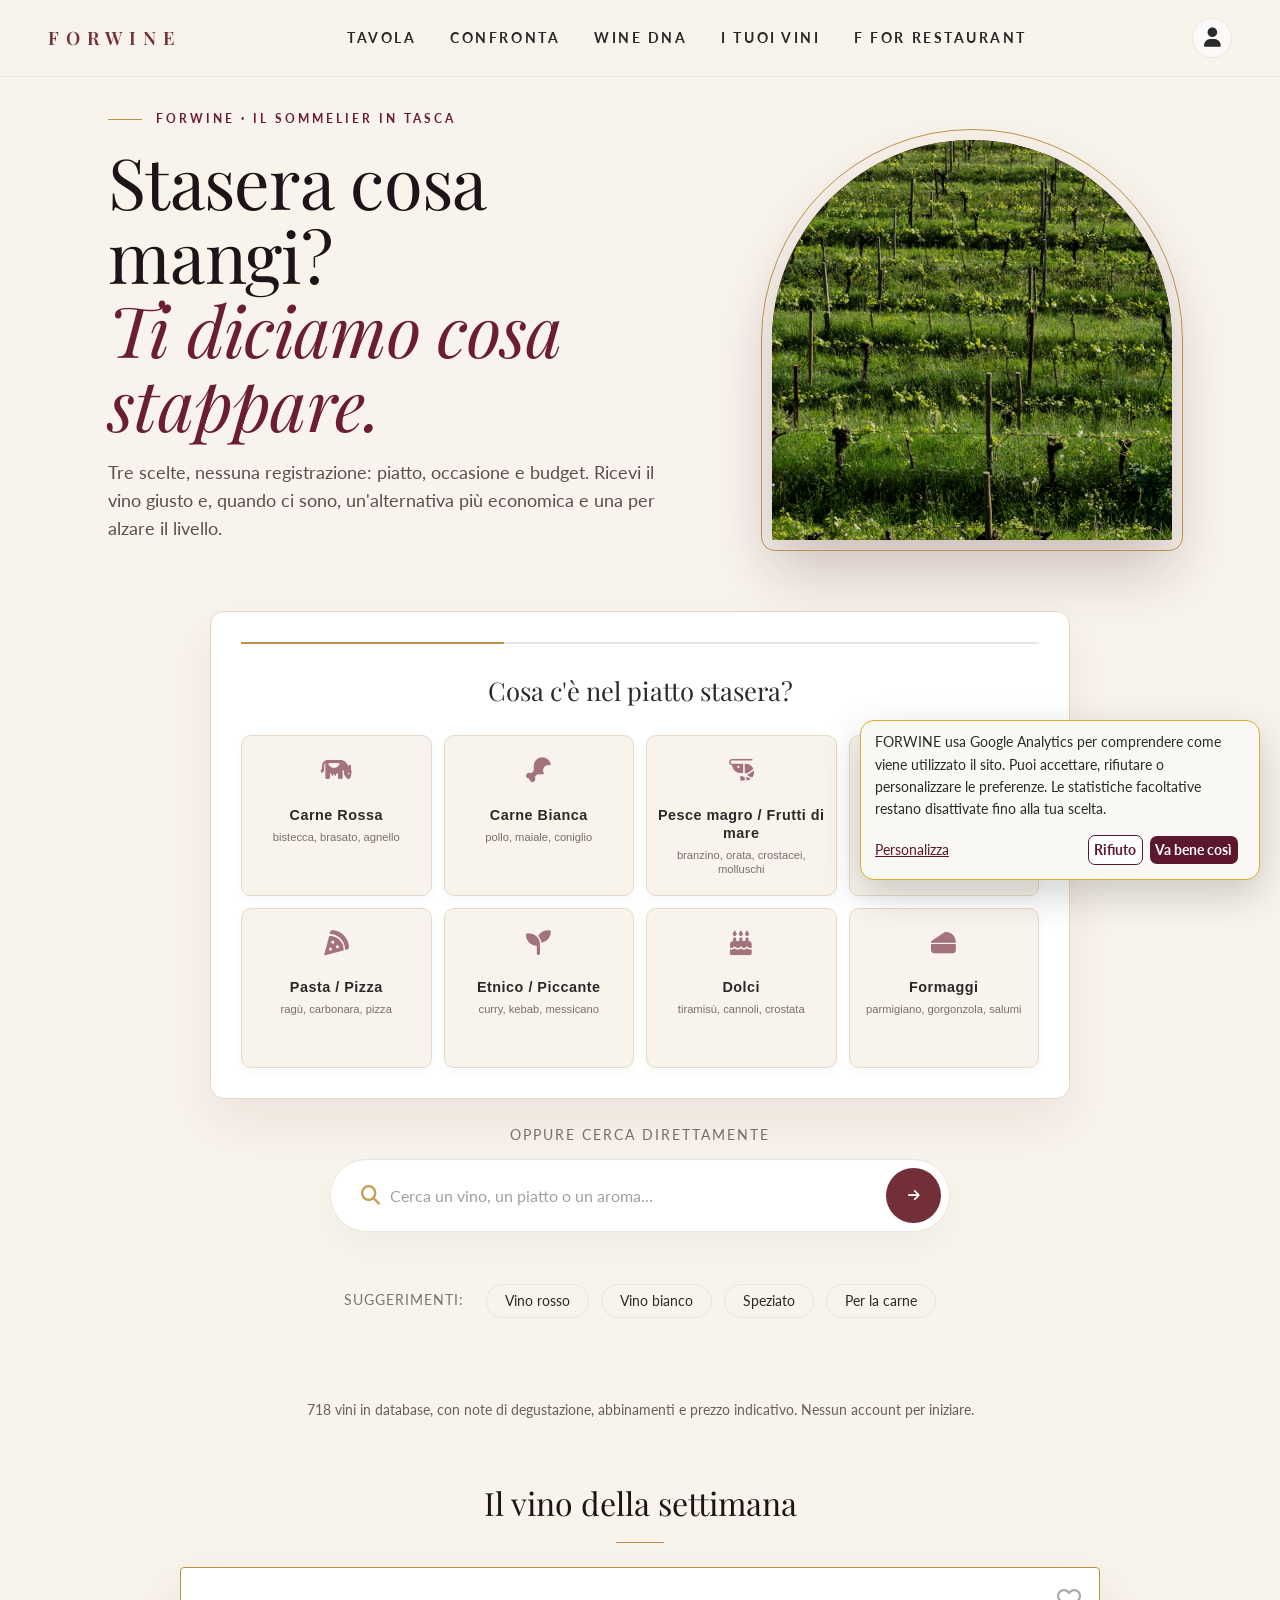
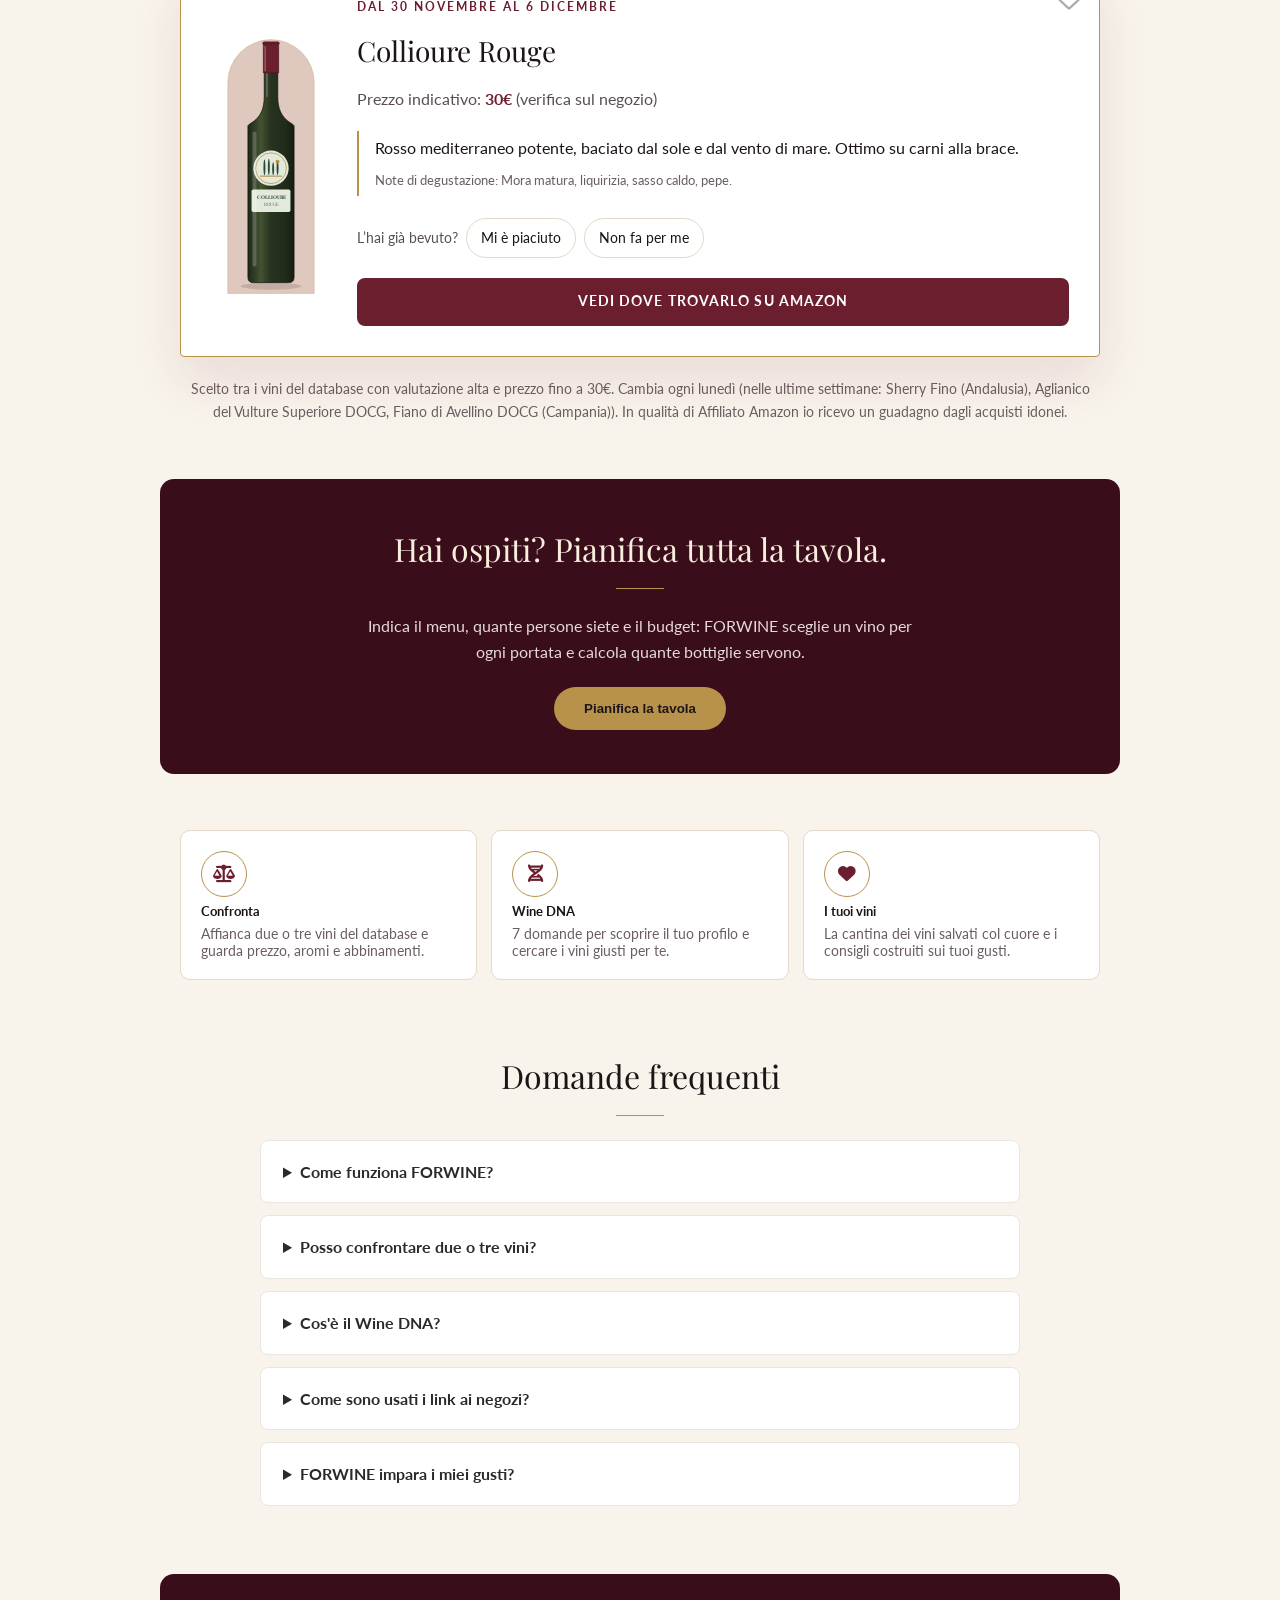
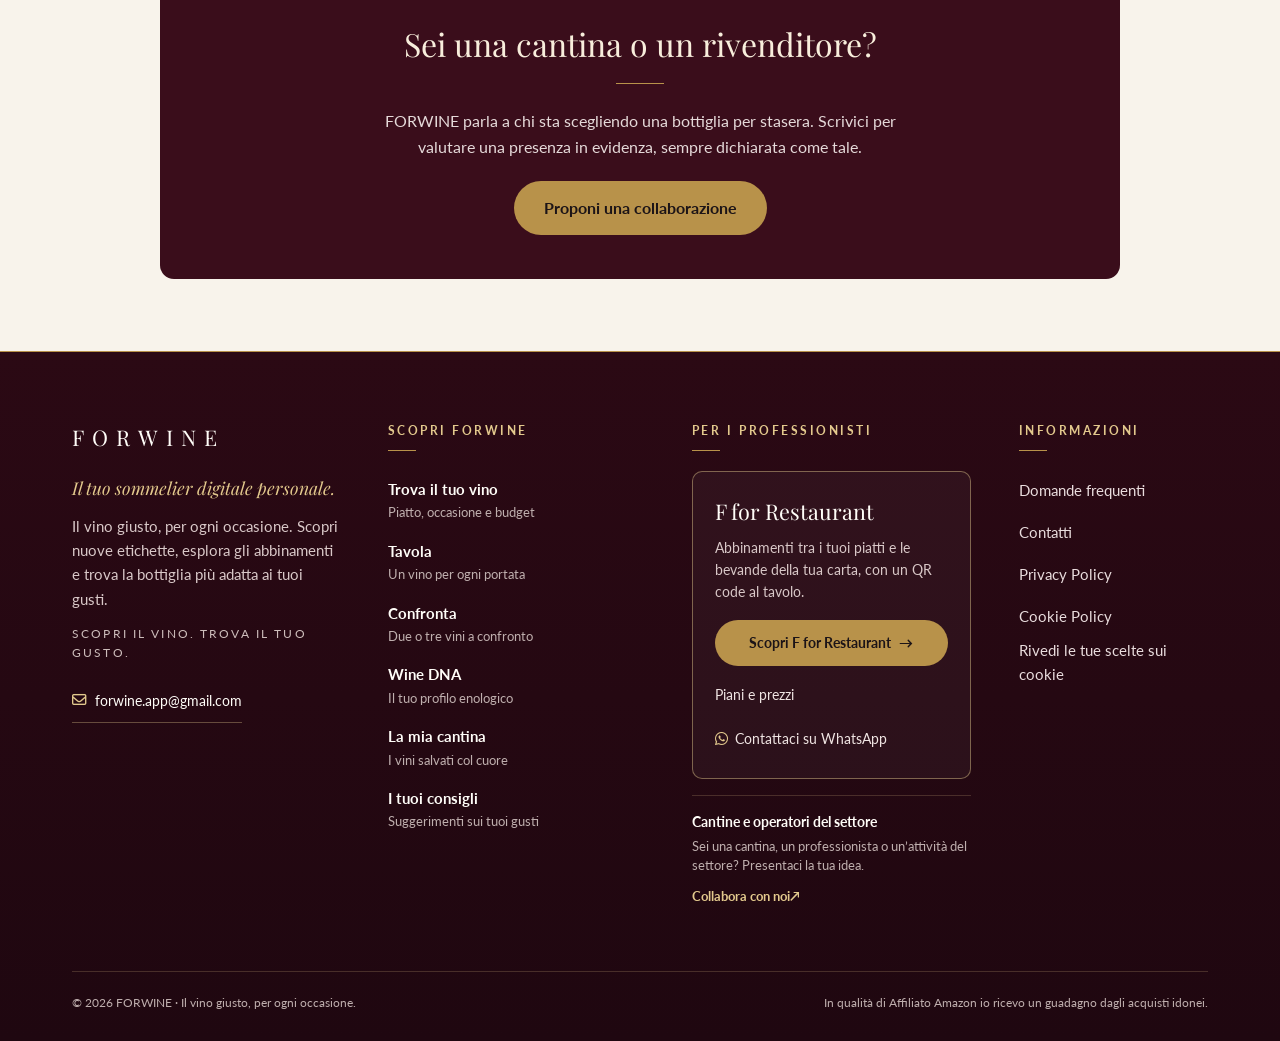
==== commit 4f2448e3: "Add files via upload" ====
--- a/index.html
+++ b/index.html
@@ -1,6 +1,8 @@
 <!DOCTYPE html>
 <html lang="it">
 <head>
+    <meta charset="UTF-8">
+
     <!-- Ottimizzazione Prestazioni: Preconnect per risorse critiche esterne -->
     <link rel="preconnect" href="https://fonts.googleapis.com">
     <link rel="preconnect" href="https://fonts.gstatic.com" crossorigin>
@@ -20,10 +22,9 @@
       gtag('config', 'G-PFB19F8632');
     </script>
 
-    <meta charset="UTF-8">
     <meta name="viewport" content="width=device-width, initial-scale=1.0">
     
-    <title>FORWINE | Il tuo Sommelier Digitale Personale</title>
+    <title>FORWINE | Che vino scegli stasera? Il vino giusto per il tuo piatto</title>
     <meta name="description" content="FORWINE è il tuo sommelier digitale personale. Lasciati guidare dall'intelligenza enologica per scoprire l'abbinamento vino perfetto per il tuo piatto, la tua serata o il tuo budget in pochi istanti.">
     <meta name="keywords" content="sommelier digitale, abbinamento cibo vino, scegliere vino, intelligenza enologica, FORWINE">
     <meta name="author" content="FORWINE">
@@ -31,17 +32,21 @@
     <link rel="manifest" href="manifest.json">
     <link rel="icon" type="image/jpeg" href="logo quadrato.jpg">
     <link rel="apple-touch-icon" href="logo quadrato.jpg">    
-    <meta property="og:title" content="FORWINE | Il tuo Sommelier Digitale">
+    <meta property="og:title" content="FORWINE | Stasera cosa mangi? Ti diciamo cosa stappare">
     <meta property="og:description" content="Non sai quale vino scegliere? Dì a FORWINE cosa stai mangiando e trova la bottiglia perfetta in 3 click.">
     <meta property="og:image" content="https://images.unsplash.com/photo-1510812431401-41d2bd2722f3?ixlib=rb-4.0.3&auto=format&fit=crop&w=1200&q=80">
     <meta property="og:url" content="https://forwine.app">
     <meta property="og:type" content="website">
+    <meta property="og:image:alt" content="Calici di vino rosso su un tavolo">
+    <meta name="twitter:card" content="summary_large_image">
+    <link rel="canonical" href="https://forwine.app/">
+    <script type="application/ld+json">{"@context":"https://schema.org","@type":"WebApplication","name":"FORWINE","url":"https://forwine.app/","description":"Sommelier digitale: trova il vino adatto a piatto, occasione e budget, confrontalo e scopri il tuo Wine DNA.","applicationCategory":"LifestyleApplication","inLanguage":"it"}</script>
     
     <meta name="theme-color" content="#FCFAF8">
     
     <!-- Stili Esterni -->
     <link rel="stylesheet" href="https://cdnjs.cloudflare.com/ajax/libs/font-awesome/6.4.0/css/all.min.css">
-    <link href="https://fonts.googleapis.com/css2?family=Playfair+Display:ital,wght@0,400;0,600;0,700;1,400&family=Lato:wght@300;400;700&display=swap" rel="stylesheet">
+    <link href="https://fonts.googleapis.com/css2?family=Playfair+Display:ital,wght@0,400;0,600;0,700;1,400&family=Lato:wght@300;400;700&family=Cormorant+Garamond:ital,wght@1,500;1,600&display=swap" rel="stylesheet">
     <!-- Klaro: CSS locale per il gestore del consenso -->
     <link rel="stylesheet" href="klaro.min.css">
     <link rel="stylesheet" href="style.css">
@@ -264,6 +269,716 @@
             .dash-stats-grid { grid-template-columns: 1fr; }
         }
     </style>
+    <style id="fw2-styles">
+        body { background: #F8F3EB; color: #1C1417; }
+        .app-container { max-width: none; padding: 0; }
+        .fw-hero { max-width: 880px; margin: 0 auto; padding: 56px 20px 24px; text-align: center; }
+        .fw-eyebrow { font-size: .78rem; letter-spacing: 3px; text-transform: uppercase; color: #6B1F2E; font-weight: 700; margin: 0 0 16px; }
+        .fw-h1 { font-size: clamp(2.3rem, 6.5vw, 4.4rem); line-height: 1.05; margin: 0 0 18px; color: #1C1417; }
+        .fw-h1 em { color: #6B1F2E; }
+        .fw-lead { font-size: 1.1rem; color: #5A4E50; max-width: 620px; margin: 0 auto 28px; }
+        .fw-hero .wizard-engine { margin: 0 auto 26px; padding: 30px; max-width: 860px; border-color: #E4D9C8; box-shadow: 0 24px 50px rgba(107,31,46,.07); }
+        .fw-hero .step-title { font-size: 1.6rem; margin-bottom: 24px; }
+        .fw-hero .wizard-progress-wrap { margin-bottom: 26px; }
+        .fw-or { color: #7A6E70; font-size: .85rem; text-transform: uppercase; letter-spacing: 2px; margin: 0 0 12px; }
+        .fw-hero .search-bar-container { max-width: 620px; margin: 0 auto 18px; }
+        .fw-below { flex-direction: column; align-items: stretch; margin-top: 0 !important; }
+        .fw-block { max-width: 960px; width: 100%; margin: 56px auto 0; padding: 0 20px; box-sizing: border-box; }
+        .fw-block h2, .faq-inner h2 { font-size: 2rem; text-align: center; margin: 0 0 24px; }
+        .fw-tools button { text-align: left; background: #fff; border: 1px solid #E4D9C8; border-radius: 10px; padding: 20px; cursor: pointer; font-family: inherit; color: #1C1417; display: flex; flex-direction: column; gap: 6px; transition: border-color .2s, transform .2s; }
+        .fw-tools button:hover { border-color: #6B1F2E; transform: translateY(-2px); }
+        .fw-tools span { color: #6B5E60; font-size: .9rem; }
+        .fw-trust { text-align: center; color: #6B5E60; font-size: .9rem; margin: 20px 0 0; }
+        .fw-tools { display: grid; grid-template-columns: 1fr 1fr; gap: 14px; }
+        .fw-tools i { color: #6B1F2E; font-size: 1.4rem; }
+        .fw-cantine { text-align: center; background: #3A0D1B; color: #F8EEDC; border-radius: 14px; padding: 44px 24px; }
+        .fw-cantine h2 { color: #F8EEDC; }
+        .fw-cantine p { max-width: 560px; margin: 0 auto 22px; color: #E5D9D9; }
+        .fw-btn { display: inline-block; background: #B8924A; color: #1C1417; padding: 14px 30px; border-radius: 40px; font-weight: 700; text-decoration: none; }
+        #risultati { max-width: 860px; margin: 0 auto; padding: 36px 20px 20px; }
+        .fw-res-head { list-style: none; text-align: center; margin-bottom: 22px; }
+        .fw-res-head h2 { font-size: 1.9rem; margin: 0 0 8px; }
+        .fw-res-head p { color: #6B5E60; font-size: .88rem; margin: 0; }
+        .fw-res { list-style: none; position: relative; background: #fff; border: 1px solid #E4D9C8; border-radius: 14px; padding: 26px; margin-bottom: 18px; }
+        .fw-res.top { border: 2px solid #6B1F2E; box-shadow: 0 18px 40px rgba(107,31,46,.1); }
+        .fw-role { font-size: .74rem; letter-spacing: 2px; text-transform: uppercase; font-weight: 700; color: #6B1F2E; margin: 0 0 6px; }
+        .fw-res h3 { font-family: 'Playfair Display', serif; font-weight: 400; font-size: 1.6rem; margin: 0 40px 6px 0; }
+        .fw-price { color: #5A4E50; margin: 0 0 14px; }
+        .fw-price strong { color: #6B1F2E; }
+        .fw-why { background: #F8F3EB; border-radius: 10px; padding: 16px 18px; line-height: 1.65; margin-bottom: 16px; }
+        .fw-why small { display: block; color: #6B5E60; margin-top: 8px; }
+        .fw-acts { display: flex; gap: 10px; flex-wrap: wrap; }
+        .fw-acts a { flex: 1; min-width: 170px; text-align: center; padding: 13px 16px; border-radius: 8px; font-weight: 700; text-decoration: none; }
+        .fw-buy { background: #6B1F2E; color: #fff; }
+        .fw-share { border: 1px solid #6B1F2E; color: #6B1F2E; }
+        .fw-heart { position: absolute; top: 18px; right: 18px; background: none; border: 0; font-size: 1.5rem; cursor: pointer; }
+        .fw-more { display: block; margin: 0 auto 10px; }
+        @media (max-width: 640px) { .fw-tools { grid-template-columns: 1fr; } .fw-hero { padding-top: 36px; } }
+
+        /* ===== FORWINE 3: direzione artistica editoriale ===== */
+        :root { --fw-ink:#1C1417; --fw-wine:#6B1F2E; --fw-gold:#B8924A; --fw-ivory:#F8F3EB; --fw-line:#E4D9C8; }
+        body { background: var(--fw-ivory); }
+        .top-navbar { background: rgba(248,243,235,.92); padding: 18px 48px; }
+        .brand-logo { letter-spacing: .38em; font-size: 1.15rem; font-weight: 600; }
+        .nav-item { font-size: .72rem; letter-spacing: .22em; font-weight: 700; position: relative; padding: 4px 0; }
+        .nav-item::after { content:''; position:absolute; left:0; bottom:-2px; height:1px; width:0; background: var(--fw-gold); transition: width .3s; }
+        .nav-item:hover::after { width:100%; }
+        .fw-hero { max-width: 1120px; padding: 32px 28px 24px; text-align: left; }
+        .fw-hero-top { display: grid; grid-template-columns: 1.15fr .85fr; gap: 56px; align-items: center; margin-bottom: 40px; }
+        .fw-hero-copy .fw-lead { margin-left: 0; }
+        .fw-eyebrow::before { content:''; display:inline-block; width:34px; height:1px; background: var(--fw-gold); vertical-align: middle; margin-right: 14px; }
+        .fw-h1 { font-weight: 400; letter-spacing: -.01em; }
+        .fw-arch { margin: 0; border-radius: 999px 999px 14px 14px; overflow: hidden; aspect-ratio: 1/1; max-width: 400px; width: 100%; margin-left: auto; background: linear-gradient(160deg,#6B1F2E,#3A0D1B); box-shadow: 0 30px 60px rgba(58,13,27,.22); outline: 1px solid var(--fw-gold); outline-offset: 10px; }
+        .fw-arch img { width: 100%; height: 100%; object-fit: cover; display: block; }
+        .fw-hero .wizard-engine { text-align: center; border-radius: 14px; border-color: var(--fw-line); background: #fff; }
+        .fw-hero .progress-track { height: 2px; }
+        .fw-hero .progress-fill { background: var(--fw-gold); }
+        .fw-hero .choice-card { border: 1px solid var(--fw-line); border-radius: 10px; padding: 26px 14px; background: var(--fw-ivory); }
+        .fw-hero .choice-card:hover { background: #fff; border-color: var(--fw-wine); transform: translateY(-3px); box-shadow: 0 14px 28px rgba(107,31,46,.09); }
+        .fw-hero .choice-card.selezionato { background: var(--fw-wine); }
+        .fw-hero .choice-card.selezionato i, .fw-hero .choice-card.selezionato p { color: #fff; }
+        .fw-hero .search-bar-container { border-radius: 999px; }
+        .fw-or { text-align: center; } .fw-hero .search-tags-wrapper { justify-content: center; }
+        .fw-msg { min-height: 1.3em; text-align: center; color: var(--fw-wine); font-size: .9rem; margin: 6px 0; }
+        .fw-block.rv { opacity: 0; transform: translateY(18px); transition: opacity .7s ease, transform .7s ease; }
+        .fw-block.rv.in { opacity: 1; transform: none; }
+        .fw-block h2, .fw-compare h2, .faq-inner h2 { font-weight: 400; }
+        .fw-block h2::after, .faq-inner h2::after { content:''; display:block; width:48px; height:1px; background: var(--fw-gold); margin: 14px auto 0; }
+        .fw-tools { grid-template-columns: repeat(3, 1fr); }
+        .fw-tools button i { width: 46px; height: 46px; border: 1px solid var(--fw-gold); border-radius: 50%; display: grid; place-items: center; font-size: 1.1rem; }
+        .fw-res { display: grid; grid-template-columns: 120px 1fr; gap: 6px 26px; border-radius: 4px; border: 1px solid var(--fw-line); padding: 30px; }
+        .fw-res.top { border: 1px solid var(--fw-gold); box-shadow: 0 24px 50px rgba(107,31,46,.10); }
+        .fw-res::before { content:''; grid-row: 1 / span 6; background: url("data:image/svg+xml,%3Csvg xmlns='http://www.w3.org/2000/svg' viewBox='0 0 60 150'%3E%3Cpath d='M25 4h10v6h-10zM26 10h8v34c0 8 12 14 12 30v66a6 6 0 0 1-6 6H20a6 6 0 0 1-6-6V74c0-16 12-22 12-30z' fill='none' stroke='%236B1F2E' stroke-width='1.6'/%3E%3Crect x='15' y='88' width='30' height='34' fill='%23F1E7D6' stroke='%23B8924A' stroke-width='1'/%3E%3C/svg%3E") center/58px no-repeat, linear-gradient(#fff,#F6EEE0); border-radius: 999px 999px 10px 10px; min-height: 170px; border: 1px solid var(--fw-line); }
+        .fw-res > * { grid-column: 2; }
+        .fw-res .fw-heart { grid-column: auto; }
+        .fw-res h3 { font-size: 1.75rem; }
+        .fw-why { background: transparent; border-left: 2px solid var(--fw-gold); border-radius: 0; padding: 4px 0 4px 16px; }
+        .fw-buy { background: var(--fw-wine); letter-spacing: .08em; font-size: .85rem; text-transform: uppercase; transition: background .25s; }
+        .fw-buy:hover { background: #4a1320; } .fw-share { font-size: .85rem; text-transform: uppercase; letter-spacing: .08em; }
+        .fw-compare { max-width: 1000px; margin: 0 auto; padding: 56px 24px; position: relative; text-align: center; }
+        .fw-compare h2 { font-size: clamp(1.9rem,4vw,2.8rem); margin: 0 0 14px; }
+        .fw-cf-form { display: grid; grid-template-columns: repeat(auto-fit, minmax(210px,1fr)); gap: 12px; margin: 24px 0 8px; }
+        .fw-cf-form input, .fw-cf-form select { padding: 14px; border: 1px solid var(--fw-line); border-radius: 8px; font: inherit; background: #fff; }
+        .fw-cf-form input:focus, .fw-cf-form select:focus { outline: 2px solid var(--fw-gold); border-color: transparent; }
+        .fw-cf-form .fw-btn { border: 0; cursor: pointer; background: var(--fw-wine); color: #fff; }
+        .fw-cf-out { display: grid; grid-template-columns: repeat(auto-fit, minmax(260px,1fr)); gap: 18px; margin-top: 18px; text-align: left; }
+        .fw-cf-col { background: #fff; border: 1px solid var(--fw-line); border-radius: 6px; padding: 24px; }
+        .fw-cf-col.fit { border-color: var(--fw-gold); box-shadow: 0 18px 36px rgba(107,31,46,.09); }
+        .fw-cf-col h3 { font-family: 'Playfair Display', serif; font-weight: 400; font-size: 1.35rem; margin: 0 0 12px; }
+        .fw-cf-col dt { font-size: .7rem; letter-spacing: .15em; text-transform: uppercase; color: #7A6E70; margin-top: 10px; }
+        .fw-cf-col dd { margin: 2px 0 0; }
+        .fw-cf-note { font-size: .92rem; color: #5A4E50; border-top: 1px solid var(--fw-line); padding-top: 12px; margin-top: 14px; }
+        .fw-cf-link { font-size: .85rem; color: var(--fw-wine); }
+        @media (max-width: 860px) { .fw-hero-top { grid-template-columns: 1fr; gap: 28px; } .fw-arch { max-width: 300px; margin: 0 auto; order: -1; aspect-ratio: 1/1; border-radius: 999px 999px 14px 14px; } .fw-tools { grid-template-columns: 1fr; } .fw-res { grid-template-columns: 1fr; } .fw-res::before { display: none; } .fw-res > * { grid-column: 1; } .fw-hero { text-align: center; } .fw-hero-copy .fw-lead { margin-left: auto; } .top-navbar { padding: 14px 22px; } }
+        @media (prefers-reduced-motion: reduce) { .fw-block.rv { opacity: 1; transform: none; transition: none; } }
+    </style>
+    <script type="application/ld+json">{"@context": "https://schema.org", "@type": "FAQPage", "mainEntity": [{"@type": "Question", "name": "Come funziona FORWINE?", "acceptedAnswer": {"@type": "Answer", "text": "Scegli il piatto, l'occasione e il budget (oppure cerca un vino, un piatto o un aroma): FORWINE interroga il suo database e ti mostra le etichette più adatte."}}, {"@type": "Question", "name": "Posso confrontare due o tre vini?", "acceptedAnswer": {"@type": "Answer", "text": "Nella sezione Confronta affianchi due o tre bottiglie in base al piatto e all'atmosfera della serata."}}, {"@type": "Question", "name": "Cos'è il Wine DNA?", "acceptedAnswer": {"@type": "Answer", "text": "Un breve test di 7 domande che individua il tuo profilo enologico e i vini che più si avvicinano ai tuoi gusti."}}, {"@type": "Question", "name": "Come sono usati i link ai negozi?", "acceptedAnswer": {"@type": "Answer", "text": "Alcuni link portano ad Amazon. Se acquisti, FORWINE può ricevere una commissione, senza costi aggiuntivi per te."}}, {"@type": "Question", "name": "FORWINE impara i miei gusti?", "acceptedAnswer": {"@type": "Answer", "text": "Se segni «Mi è piaciuto» o «Non fa per me» sui vini già bevuti, FORWINE li usa per ordinare meglio i suggerimenti successivi. I dati restano sul tuo dispositivo; se hai un account vengono sincronizzati."}}]}</script>
+
+    <style id="fw4-styles">
+        .fw-note { list-style: none; background: #fff; border: 1px dashed var(--fw-gold); border-radius: 6px; padding: 14px 18px; margin: 0 0 18px; color: #5A4E50; font-size: .92rem; text-align: center; }
+        .fw-rate { display: flex; flex-wrap: wrap; align-items: center; gap: 8px; margin: 0 0 14px; font-size: .88rem; color: #5A4E50; }
+        .fw-rate button { border: 1px solid var(--fw-line); background: #fff; border-radius: 999px; padding: 8px 14px; font: inherit; cursor: pointer; color: #1C1417; }
+        .fw-rate button[aria-pressed="true"] { background: var(--fw-wine); border-color: var(--fw-wine); color: #fff; }
+        .fw-rate button:focus-visible, .fw-btn:focus-visible, .fw-heart:focus-visible, .fw-buy:focus-visible { outline: 2px solid var(--fw-gold); outline-offset: 2px; }
+        .fw-per-te { color: var(--fw-wine); }
+        .fw-sett { padding: 0; list-style: none; margin: 0; }
+        .fw-gusto { text-align: center; }
+        .fw-gusto p { max-width: 560px; margin: 0 auto 18px; color: #5A4E50; }
+        .fw-gusto .fw-btn { border: 0; cursor: pointer; background: var(--fw-wine); color: #fff; }
+
+        /* ===== FORWINE 3.1: modali, profilo, cantina, messaggi ===== */
+        .dna-modal-overlay { background: rgba(28,20,23,.55); backdrop-filter: blur(6px); }
+        .dna-modal-box { background: #FBF7F0; border: 1px solid var(--fw-gold); border-radius: 8px; box-shadow: 0 30px 70px rgba(28,20,23,.28); max-height: 92vh; overflow-y: auto; }
+        .dna-modal-box .confronta-text-input { width: 100%; padding: 14px; border: 1px solid var(--fw-line); border-radius: 8px; background: #fff; font: inherit; margin-bottom: 12px; box-sizing: border-box; }
+        .dna-modal-box .confronta-text-input:focus, .dash-content-area .confronta-text-input:focus { outline: 2px solid var(--fw-gold); border-color: transparent; }
+        .dna-option-btn { border-radius: 8px; padding: 18px 20px; line-height: 1.5; transition: border-color .2s, background .2s, transform .2s; }
+        .dna-option-btn:hover { border-color: var(--fw-wine); background: #fff; transform: translateX(3px); }
+        .btn-avvia-confronto { background: var(--fw-wine); border-radius: 8px; letter-spacing: .12em; text-transform: uppercase; font-size: .82rem; padding: 15px 28px; }
+        .btn-avvia-confronto:hover:not([disabled]) { background: #4a1320; }
+        .btn-secondary, .btn-torna-home { border-radius: 8px; letter-spacing: .1em; text-transform: uppercase; font-size: .8rem; }
+        .user-dashboard { border-radius: 8px; border-color: var(--fw-line); margin-top: 36px; }
+        .dash-cover-image { background-image: linear-gradient(135deg, #6B1F2E, #2c0a14) !important; height: 150px; }
+        .dash-cover-image::after { background: none; }
+        .dash-nav-btn.active { color: var(--fw-wine); border-right-color: var(--fw-gold); }
+        .dash-stat-card { border-radius: 8px; background: #fff; }
+        .dash-stat-icon { background: rgba(184,146,74,.15); color: var(--fw-wine); }
+        .loading-title { font-weight: 400; } .loading-icon { color: var(--fw-gold); }
+        .fw-empty { list-style: none; text-align: center; background: #fff; border: 1px solid var(--fw-line); border-radius: 8px; padding: 48px 24px; }
+        .fw-empty i { font-size: 2.4rem; color: var(--fw-gold); margin-bottom: 16px; }
+        .fw-empty h3 { font-family: 'Playfair Display', serif; font-weight: 400; font-size: 1.7rem; margin: 0 0 10px; }
+        .fw-empty p { color: #6B5E60; max-width: 420px; margin: 0 auto 22px; }
+        .fw-toast { position: fixed; left: 50%; bottom: 28px; transform: translate(-50%, 20px); background: #1C1417; color: #F8F3EB; padding: 14px 22px; border-radius: 8px; border-left: 3px solid var(--fw-gold); max-width: min(92vw, 460px); font-size: .95rem; opacity: 0; transition: opacity .3s, transform .3s; z-index: 10000; box-shadow: 0 18px 40px rgba(0,0,0,.3); }
+        .fw-toast.on { opacity: 1; transform: translate(-50%, 0); }
+        @media (prefers-reduced-motion: reduce) { .fw-toast { transition: none; } .dna-option-btn:hover { transform: none; } }
+        .choice-card small { display: block; font-size: .7rem; font-weight: 400; letter-spacing: 0; text-transform: none; color: #7A6E70; margin-top: 6px; line-height: 1.3; }
+        .choice-card.selezionato small { color: #F1E7D6; }
+        .fw-tv-note { text-align: center; color: #6B5E60; font-size: .85rem; margin: 14px 0 0; }
+        .fw-tv-total { text-align: center; font-family: 'Playfair Display', serif; font-size: 1.5rem; margin: 22px 0 6px; }
+
+        /* ===== Griglia wizard ordinata ===== */
+        #fase-1 .options-grid, #fase-3 .options-grid { display: grid; grid-template-columns: repeat(4, 1fr); grid-auto-rows: 1fr; gap: 12px; }
+        #fase-2 .options-grid { display: grid; grid-template-columns: repeat(3, 1fr); grid-auto-rows: 1fr; gap: 12px; }
+        .fw-hero .options-grid .choice-card { display: flex; flex-direction: column; align-items: center; justify-content: flex-start; gap: 10px; min-height: 156px; padding: 22px 10px 18px; margin: 0; width: 100%; box-sizing: border-box; }
+        .fw-hero .choice-card i { font-size: 1.55rem; height: 1.6rem; line-height: 1.6rem; color: var(--fw-wine); }
+        .fw-hero .choice-card p { margin: 0; font-weight: 700; font-size: .9rem; line-height: 1.25; }
+        @media (max-width: 860px) { #fase-1 .options-grid, #fase-2 .options-grid, #fase-3 .options-grid { grid-template-columns: repeat(2, 1fr); } .fw-hero .options-grid .choice-card { min-height: 140px; } }
+        /* ===== La Tavola ===== */
+        .fw-tv-tpl { display: flex; flex-wrap: wrap; gap: 8px; justify-content: center; margin: 18px 0 4px; }
+        .fw-tv-row { display: flex; flex-wrap: wrap; gap: 10px; justify-content: center; margin-top: 18px; }
+        .fw-tv-row button, .fw-tv-row a { padding: 11px 18px; border-radius: 999px; border: 1px solid var(--fw-wine); background: #fff; color: var(--fw-wine); font: inherit; font-size: .82rem; letter-spacing: .08em; text-transform: uppercase; text-decoration: none; cursor: pointer; }
+        .fw-tv-row button:hover, .fw-tv-row a:hover { background: var(--fw-wine); color: #fff; }
+        .fw-cf-col { position: relative; }
+        .fw-cf-col .fw-heart { top: 14px; right: 14px; }
+        .fw-cf-col h3 { margin-right: 34px; }
+        .fw-swap { margin-top: 12px; background: none; border: 1px solid var(--fw-line); border-radius: 999px; padding: 8px 14px; font: inherit; font-size: .78rem; letter-spacing: .06em; text-transform: uppercase; cursor: pointer; color: #5A4E50; }
+        .fw-swap:hover { border-color: var(--fw-wine); color: var(--fw-wine); }
+        .fw-tv-lista { background: #fff; border: 1px solid var(--fw-gold); border-radius: 8px; padding: 22px 26px; margin: 26px auto 0; max-width: 620px; text-align: left; }
+        .fw-tv-lista h3 { font-family: 'Playfair Display', serif; font-weight: 400; margin: 0 0 12px; font-size: 1.4rem; text-align: center; }
+        .fw-tv-lista li { display: flex; justify-content: space-between; gap: 14px; padding: 8px 0; border-bottom: 1px solid var(--fw-line); list-style: none; font-size: .95rem; }
+        .fw-tv-lista ul { padding: 0; margin: 0; }
+        .fw-tv-lista li span:first-child { color: #6B5E60; min-width: 92px; }
+    </style>
+
+    <style id="fw-bottle-styles">
+        /* Bottiglie generate in automatico (sostituiscono la sagoma identica per tutti) */
+        .fw-res::before { content: none !important; display: none !important; }
+        .fw-res > .fw-bottle { grid-column: 1; grid-row: 1 / span 6; display: flex; align-items: center; justify-content: center; align-self: stretch; min-height: 170px; }
+        .fw-bottle svg { display: block; width: 100%; height: auto; max-width: 120px; max-height: 270px; }
+        .fw-cf-col > .fw-bottle { height: 150px; margin: 0 0 12px; display: flex; justify-content: center; }
+        .fw-cf-col > .fw-bottle svg { height: 100%; width: auto; }
+        @media (max-width: 860px) {
+            .fw-res { grid-template-columns: 84px 1fr; gap: 6px 16px; padding: 22px 18px; }
+            .fw-res > * { grid-column: 2; }
+            .fw-res .fw-heart { grid-column: auto; }
+            .fw-res > .fw-bottle { min-height: 150px; }
+            .fw-bottle svg { max-width: 84px; }
+        }
+    </style>
+
+    <!-- RESTYLING: navigazione, "I tuoi consigli" e layout smartphone.
+         Tutte le regole per smartphone sono dentro media query: il desktop non cambia. -->
+    <style id="fw-restyle-styles">
+        /* Utility: [hidden] deve vincere anche su .fw-btn (display: inline-block) */
+        .fw-gusto [hidden] { display: none !important; }
+        .fw-gusto .fw-btn + .fw-btn { margin-left: 8px; }
+
+        /* Voce Profilo nel menu mobile */
+        .mobile-nav-item.mobile-nav-profile { margin-bottom: 2px; padding-bottom: 18px; border-bottom: 1px solid var(--border-color); font-size: 1.35rem; color: var(--text-dark); }
+
+        @media (max-width: 900px) {
+            .mobile-nav-overlay { overflow-y: auto; padding: 22px 24px; }
+            .mobile-nav-header { margin-bottom: 24px; padding-bottom: 16px; }
+            .mobile-nav-items { gap: 20px; }
+            .mobile-nav-item { font-size: 1.35rem; gap: 16px; }
+            .mobile-nav-item i { width: 26px; }
+        }
+
+        /* ===== SMARTPHONE: hero con testo sovrapposto all'immagine ===== */
+        @media (max-width: 860px) {
+            body { overflow-x: clip; }
+            .fw-hero { padding: 12px 14px 20px; text-align: left; }
+            .fw-hero-top { display: grid; grid-template-columns: minmax(0, 1fr); gap: 0; margin-bottom: 14px; }
+            .fw-hero-copy, .fw-arch { grid-area: 1 / 1; min-width: 0; }
+            .fw-arch { order: 0; position: relative; width: 100%; max-width: none; margin: 0; aspect-ratio: auto; height: 520px; height: clamp(470px, calc(100svh - 170px), 600px); border-radius: 18px; outline: none; box-shadow: 0 18px 40px rgba(58,13,27,.22); }
+            .fw-arch img { object-position: 50% 35%; }
+            .fw-arch::after { content: ''; position: absolute; inset: 0; background: linear-gradient(to top, rgba(24,6,12,.94) 0%, rgba(24,6,12,.8) 36%, rgba(24,6,12,.3) 64%, rgba(24,6,12,0) 100%); }
+            .fw-hero-copy { position: relative; z-index: 2; align-self: end; padding: 0 20px 24px; }
+            .fw-hero-copy .fw-eyebrow { color: #E3C98D; margin-bottom: 10px; font-size: .68rem; letter-spacing: 2.4px; }
+            .fw-hero-copy .fw-eyebrow::before { width: 22px; margin-right: 10px; }
+            .fw-hero-copy .fw-h1 { color: #FFFDF8; font-size: clamp(1.7rem, 7.4vw, 2.4rem); line-height: 1.12; margin: 0 0 12px; text-shadow: 0 2px 16px rgba(0,0,0,.35); }
+            .fw-hero-copy .fw-h1 em { color: #F0D9A8; }
+            .fw-hero-copy .fw-lead { color: rgba(255,253,248,.9); font-size: .92rem; line-height: 1.5; margin: 0; max-width: none; text-shadow: 0 1px 10px rgba(0,0,0,.4); }
+        }
+
+        /* ===== SMARTPHONE: rifiniture generali (margini, input, modali, overflow) ===== */
+        @media (max-width: 700px) {
+            .fw-hero .wizard-engine { padding: 22px 14px; border-radius: 12px; }
+            .fw-hero .step-title { font-size: 1.35rem; margin-bottom: 18px; }
+            .fw-hero .wizard-progress-wrap { margin-bottom: 18px; }
+            .fw-hero .options-grid .choice-card { min-height: 128px; padding: 18px 8px 14px; }
+            .search-bar-container { padding: 5px 5px 5px 18px; margin-bottom: 16px; }
+            .search-bar-container input { min-width: 0; font-size: 1rem; padding: 12px 10px; }
+            .btn-cerca-cerchio { width: 46px; height: 46px; flex: 0 0 46px; }
+            .tags-label { width: 100%; text-align: center; margin: 0; }
+            .search-tag { padding: 9px 14px; }
+            .fw-block { margin-top: 40px; padding: 0 14px; }
+            .fw-block h2, .faq-inner h2 { font-size: 1.6rem; }
+            .fw-cantine { padding: 32px 18px; }
+            .fw-compare { padding: 44px 14px; }
+            .fw-compare .dna-close-btn { top: 12px; right: 12px; }
+            .fw-tv-lista { padding: 18px 16px; }
+            .fw-tv-lista li { flex-wrap: wrap; gap: 4px 12px; }
+            #risultati { padding: 28px 14px 16px; }
+            .results-actions { gap: 12px; }
+            .results-actions button { flex: 1 1 100%; }
+            .dna-modal-box { padding: 44px 20px !important; width: 94%; }
+            .dna-option-btn { padding: 15px 16px; }
+            .dna-close-btn { top: 14px; right: 16px; }
+            .user-dashboard { margin-top: 20px; border-radius: 10px; }
+            .fw-toast { bottom: 16px; }
+        }
+    </style>
+    <!-- F FOR RESTAURANT: stili della nuova sezione. Tutti i selettori partono da #sezione-f-restaurant: nessuna regola globale. -->
+    <style id="fr-styles">
+        #sezione-f-restaurant { position: relative; max-width: 1120px; margin: 0 auto; padding: 56px 28px 40px; color: var(--fw-ink); text-align: left; }
+        #sezione-f-restaurant *, #sezione-f-restaurant *::before, #sezione-f-restaurant *::after { box-sizing: border-box; }
+        #sezione-f-restaurant p { margin: 0; }
+        #sezione-f-restaurant [hidden] { display: none !important; }
+        #sezione-f-restaurant .fr-sec { margin-top: 84px; scroll-margin-top: 96px; }
+
+        /* Titoli */
+        #sezione-f-restaurant .fr-h1 { font-family: 'Playfair Display', serif; font-weight: 400; font-size: clamp(2rem, 4.4vw, 3.4rem); line-height: 1.1; letter-spacing: -.01em; margin: 0 0 22px; color: var(--fw-ink); }
+        #sezione-f-restaurant .fr-h1 em { display: block; margin-top: 8px; color: var(--fw-wine); font-style: italic; }
+        #sezione-f-restaurant .fr-h2 { font-family: 'Playfair Display', serif; font-weight: 400; font-size: clamp(1.7rem, 3.4vw, 2.4rem); line-height: 1.2; text-align: center; margin: 0 0 40px; color: var(--fw-ink); }
+        #sezione-f-restaurant .fr-h2::after { content: ''; display: block; width: 48px; height: 1px; background: var(--fw-gold); margin: 14px auto 0; }
+
+        /* Pulsanti */
+        #sezione-f-restaurant .fr-btn { display: inline-flex; align-items: center; justify-content: center; min-height: 48px; padding: 13px 30px; border: 1px solid transparent; border-radius: 40px; font: inherit; font-size: .95rem; font-weight: 700; line-height: 1.2; text-align: center; text-decoration: none; cursor: pointer; transition: background .25s, color .25s, border-color .25s; }
+        #sezione-f-restaurant .fr-btn--gold { background: var(--fw-gold); color: var(--fw-ink); }
+        #sezione-f-restaurant .fr-btn--gold:hover { background: #C9A25A; }
+        #sezione-f-restaurant .fr-btn--wine { background: var(--fw-wine); color: #fff; }
+        #sezione-f-restaurant .fr-btn--wine:hover { background: #4a1320; }
+        #sezione-f-restaurant .fr-btn--line { background: transparent; color: var(--fw-wine); border-color: var(--fw-wine); }
+        #sezione-f-restaurant .fr-btn--line:hover { background: var(--fw-wine); color: #fff; }
+        #sezione-f-restaurant .fr-btn:focus-visible, #sezione-f-restaurant .fr-faq summary:focus-visible, #sezione-f-restaurant .fr-mail a:focus-visible { outline: 2px solid var(--fw-gold); outline-offset: 3px; }
+
+        /* Hero */
+        #sezione-f-restaurant .fr-hero { display: grid; grid-template-columns: minmax(0, 1.15fr) minmax(0, .85fr); gap: 56px; align-items: center; }
+        #sezione-f-restaurant .fr-lead { font-size: 1.1rem; line-height: 1.65; color: #5A4E50; max-width: 560px; margin: 0 0 30px; }
+        #sezione-f-restaurant .fr-actions { display: flex; flex-wrap: wrap; gap: 12px; }
+        #sezione-f-restaurant .fr-fig { position: relative; margin: 0 10px 0 auto; width: 100%; max-width: 400px; aspect-ratio: 1 / 1.1; overflow: hidden; border-radius: 999px 999px 14px 14px; background: linear-gradient(160deg, #6B1F2E, #3A0D1B); box-shadow: 0 30px 60px rgba(58,13,27,.22); outline: 1px solid var(--fw-gold); outline-offset: 10px; }
+        #sezione-f-restaurant .fr-fig img { display: block; width: 100%; height: 100%; object-fit: cover; }
+        #sezione-f-restaurant .fr-fig figcaption { position: absolute; left: 14px; right: 14px; bottom: 16px; display: flex; align-items: center; gap: 12px; padding: 12px 14px; border-left: 3px solid var(--fw-gold); border-radius: 4px; background: rgba(28,20,23,.86); color: #F8F3EB; font-size: .88rem; line-height: 1.4; }
+        #sezione-f-restaurant .fr-fig figcaption i { flex: 0 0 auto; color: #E3C98D; font-size: 1.5rem; }
+
+        /* Icone tonde (stesso stile delle icone degli strumenti FORWINE) */
+        #sezione-f-restaurant .fr-ico { flex: 0 0 auto; display: grid; place-items: center; width: 46px; height: 46px; border: 1px solid var(--fw-gold); border-radius: 50%; color: var(--fw-wine); font-size: 1.1rem; }
+
+        /* Le quattro categorie */
+        #sezione-f-restaurant .fr-cats { margin-top: 64px; text-align: center; }
+        #sezione-f-restaurant .fr-cats-lead { margin-bottom: 18px; color: #5A4E50; }
+        #sezione-f-restaurant .fr-cats-list { list-style: none; margin: 0; padding: 0; display: grid; grid-template-columns: repeat(4, minmax(0, 1fr)); background: #fff; border: 1px solid var(--fw-line); border-radius: 10px; }
+        #sezione-f-restaurant .fr-cats-list li { display: flex; flex-direction: column; align-items: center; gap: 12px; padding: 26px 12px 22px; font-weight: 700; font-size: .95rem; line-height: 1.3; }
+        #sezione-f-restaurant .fr-cats-list li + li { border-left: 1px solid var(--fw-line); }
+
+        /* Come funziona */
+        #sezione-f-restaurant .fr-steps { list-style: none; margin: 0; padding: 0; display: grid; grid-template-columns: repeat(4, minmax(0, 1fr)); gap: 16px; }
+        #sezione-f-restaurant .fr-steps li { background: #fff; border: 1px solid var(--fw-line); border-radius: 8px; padding: 26px 22px; }
+        #sezione-f-restaurant .fr-step-n { display: grid; place-items: center; width: 40px; height: 40px; margin-bottom: 18px; border-radius: 50%; background: var(--fw-wine); color: #F8F3EB; font-family: 'Playfair Display', serif; font-size: 1.15rem; }
+        #sezione-f-restaurant .fr-steps h3, #sezione-f-restaurant .fr-card h3 { font-family: 'Playfair Display', serif; font-weight: 400; font-size: 1.3rem; line-height: 1.25; margin: 0 0 10px; color: var(--fw-ink); }
+        #sezione-f-restaurant .fr-steps p, #sezione-f-restaurant .fr-card p { color: #5A4E50; font-size: .95rem; line-height: 1.6; }
+        #sezione-f-restaurant .fr-steps .fr-step-extra { margin-top: 10px; font-size: .88rem; color: #6B5E60; }
+        #sezione-f-restaurant .fr-closing { max-width: 640px; margin: 40px auto 0; text-align: center; font-family: 'Playfair Display', serif; font-style: italic; font-size: clamp(1.15rem, 2.2vw, 1.45rem); line-height: 1.4; color: var(--fw-wine); }
+
+        /* Vantaggi */
+        #sezione-f-restaurant .fr-cards { display: grid; grid-template-columns: repeat(2, minmax(0, 1fr)); gap: 16px; }
+        #sezione-f-restaurant .fr-card { display: grid; grid-template-columns: 46px minmax(0, 1fr); column-gap: 20px; align-content: start; background: #fff; border: 1px solid var(--fw-line); border-radius: 8px; padding: 26px; }
+        #sezione-f-restaurant .fr-card .fr-ico { grid-row: 1 / span 2; }
+        #sezione-f-restaurant .fr-card h3 { margin: 2px 0 8px; }
+
+        /* Prezzi */
+        #sezione-f-restaurant .fr-price-wrap { max-width: 820px; margin: 0 auto; overflow: hidden; background: #fff; border: 1px solid var(--fw-gold); border-radius: 10px; box-shadow: 0 24px 50px rgba(107,31,46,.08); }
+        #sezione-f-restaurant .fr-price { display: grid; grid-template-columns: 1fr 1fr; }
+        #sezione-f-restaurant .fr-price-col { padding: 36px 30px; text-align: center; }
+        #sezione-f-restaurant .fr-price-col + .fr-price-col { border-left: 1px solid var(--fw-line); }
+        #sezione-f-restaurant .fr-price-label { margin-bottom: 10px; font-weight: 700; color: var(--fw-wine); }
+        #sezione-f-restaurant .fr-price-amount { font-family: 'Playfair Display', serif; font-size: clamp(2.6rem, 6vw, 3.6rem); line-height: 1; color: var(--fw-ink); }
+        #sezione-f-restaurant .fr-price-amount small { margin-left: 8px; font-family: 'Lato', sans-serif; font-size: 1rem; color: #6B5E60; }
+        #sezione-f-restaurant .fr-price-note { max-width: 340px; margin: 16px auto 0; font-size: .95rem; line-height: 1.55; color: #5A4E50; }
+        #sezione-f-restaurant .fr-table-wrap { padding: 4px 30px 8px; overflow-x: auto; border-top: 1px solid var(--fw-line); }
+        #sezione-f-restaurant .fr-table { width: 100%; border-collapse: collapse; font-size: .98rem; }
+        #sezione-f-restaurant .fr-table caption { padding: 20px 0 6px; text-align: left; font-family: 'Playfair Display', serif; font-size: 1.2rem; color: var(--fw-ink); }
+        #sezione-f-restaurant .fr-table th, #sezione-f-restaurant .fr-table td { padding: 12px 0; border-bottom: 1px solid var(--fw-line); text-align: left; font-weight: 400; }
+        #sezione-f-restaurant .fr-table thead th { font-size: .82rem; color: #6B5E60; }
+        #sezione-f-restaurant .fr-table td, #sezione-f-restaurant .fr-table thead th:last-child { text-align: right; white-space: nowrap; }
+        #sezione-f-restaurant .fr-table td { font-weight: 700; }
+        #sezione-f-restaurant .fr-table tbody tr:last-child th, #sezione-f-restaurant .fr-table tbody tr:last-child td { border-bottom: 0; }
+        #sezione-f-restaurant .fr-table .fr-total th, #sezione-f-restaurant .fr-table .fr-total td { font-weight: 700; color: var(--fw-wine); }
+        #sezione-f-restaurant .fr-price-foot { padding: 24px 30px 32px; text-align: center; background: #FBF7F0; border-top: 1px solid var(--fw-line); }
+        #sezione-f-restaurant .fr-price-foot p { max-width: 560px; margin: 0 auto 22px; line-height: 1.6; color: #5A4E50; }
+
+        /* FAQ */
+        #sezione-f-restaurant .fr-faq { max-width: 820px; margin: 0 auto; }
+        #sezione-f-restaurant .fr-faq details { margin-bottom: 10px; background: #fff; border: 1px solid var(--fw-line); border-radius: 8px; }
+        #sezione-f-restaurant .fr-faq details[open] { border-color: var(--fw-gold); }
+        #sezione-f-restaurant .fr-faq summary { display: flex; align-items: center; justify-content: space-between; gap: 16px; padding: 18px 22px; list-style: none; cursor: pointer; font-family: 'Playfair Display', serif; font-size: 1.15rem; line-height: 1.35; color: var(--fw-ink); }
+        #sezione-f-restaurant .fr-faq summary::-webkit-details-marker { display: none; }
+        #sezione-f-restaurant .fr-faq summary::after { content: ''; flex: 0 0 auto; width: 9px; height: 9px; margin-top: -4px; border-right: 2px solid var(--fw-wine); border-bottom: 2px solid var(--fw-wine); transform: rotate(45deg); transition: transform .25s; }
+        #sezione-f-restaurant .fr-faq details[open] summary::after { margin-top: 4px; transform: rotate(-135deg); }
+        #sezione-f-restaurant .fr-faq details p { padding: 0 22px 20px; line-height: 1.65; color: #5A4E50; }
+
+        /* Collabora con noi (stesso linguaggio visivo del blocco «Sei una cantina o un rivenditore?») */
+        #sezione-f-restaurant .fr-collab { padding: 56px 28px; text-align: center; background: #3A0D1B; color: #F8EEDC; border-radius: 14px; }
+        #sezione-f-restaurant .fr-collab h2 { max-width: 640px; margin: 0 auto 16px; font-family: 'Playfair Display', serif; font-weight: 400; font-size: clamp(1.6rem, 3.4vw, 2.3rem); line-height: 1.2; color: #F8EEDC; }
+        #sezione-f-restaurant .fr-collab p { max-width: 580px; margin: 0 auto 28px; line-height: 1.65; color: #E5D9D9; }
+        #sezione-f-restaurant .fr-collab .fr-mail { margin: 20px auto 0; font-size: .9rem; }
+        #sezione-f-restaurant .fr-collab .fr-mail a { color: #E3C98D; text-underline-offset: 3px; word-break: break-all; }
+
+        /* Tablet */
+        @media (max-width: 1000px) {
+            #sezione-f-restaurant .fr-steps { grid-template-columns: repeat(2, minmax(0, 1fr)); }
+        }
+        @media (max-width: 860px) {
+            #sezione-f-restaurant .fr-hero { grid-template-columns: minmax(0, 1fr); gap: 44px; }
+            #sezione-f-restaurant .fr-fig { margin: 0 auto; max-width: 320px; }
+        }
+        /* Smartphone */
+        @media (max-width: 700px) {
+            #sezione-f-restaurant { padding: 64px 14px 28px; }
+            #sezione-f-restaurant .fr-sec { margin-top: 56px; scroll-margin-top: 80px; }
+            #sezione-f-restaurant .fr-h2 { margin-bottom: 28px; }
+            #sezione-f-restaurant .fr-actions .fr-btn { flex: 1 1 100%; }
+            #sezione-f-restaurant .fr-cats { margin-top: 48px; }
+            #sezione-f-restaurant .fr-cats-list { grid-template-columns: repeat(2, minmax(0, 1fr)); }
+            #sezione-f-restaurant .fr-cats-list li + li { border-left: 0; }
+            #sezione-f-restaurant .fr-cats-list li:nth-child(even) { border-left: 1px solid var(--fw-line); }
+            #sezione-f-restaurant .fr-cats-list li:nth-child(n+3) { border-top: 1px solid var(--fw-line); }
+            #sezione-f-restaurant .fr-steps, #sezione-f-restaurant .fr-cards { grid-template-columns: minmax(0, 1fr); }
+            #sezione-f-restaurant .fr-card { padding: 22px 18px; column-gap: 16px; }
+            #sezione-f-restaurant .fr-price { grid-template-columns: minmax(0, 1fr); }
+            #sezione-f-restaurant .fr-price-col { padding: 28px 20px; }
+            #sezione-f-restaurant .fr-price-col + .fr-price-col { border-left: 0; border-top: 1px solid var(--fw-line); }
+            #sezione-f-restaurant .fr-table-wrap { padding: 4px 18px 8px; }
+            #sezione-f-restaurant .fr-price-foot { padding: 22px 18px 28px; }
+            #sezione-f-restaurant .fr-price-foot .fr-btn, #sezione-f-restaurant .fr-collab .fr-btn { width: 100%; }
+            #sezione-f-restaurant .fr-faq summary { padding: 16px 16px; font-size: 1.05rem; }
+            #sezione-f-restaurant .fr-faq details p { padding: 0 16px 18px; }
+            #sezione-f-restaurant .fr-collab { padding: 40px 18px; border-radius: 12px; }
+            #sezione-f-restaurant .dna-close-btn { top: 14px; right: 16px; }
+        }
+        @media (prefers-reduced-motion: reduce) {
+            #sezione-f-restaurant .fr-btn, #sezione-f-restaurant .fr-faq summary::after { transition: none; }
+        }
+
+        /* Header desktop: con la voce in più, tra 901 e 1279 px il menu orizzontale non ci stava più.
+           Si stringono solo spazi e interlettera delle voci (stesso font, colori e comportamento); sopra 1280 px e sul telefono non cambia nulla. */
+        @media (min-width: 901px) and (max-width: 1279px) {
+            .top-navbar { padding-left: 28px; padding-right: 28px; }
+            .navbar-menu { gap: 20px; }
+            .navbar-menu .nav-item { letter-spacing: .14em; }
+        }
+    </style>
+
+    <!-- OTTIMIZZAZIONE 29/10: navbar desktop riordinata, sezione «I tuoi vini», pacchetti F for Restaurant, smartphone più compatto.
+         Navbar: solo min-width 901px (sotto i 900px la barra desktop è nascosta e resta il menu mobile invariato).
+         Smartphone: solo max-width 700px / 860px, come le regole già presenti. -->
+    <style id="fw-ottimizzazione-styles">
+        /* ===== DESKTOP: barra di navigazione ===== */
+        @media (min-width: 901px) {
+            .navbar-menu { gap: 34px; }
+            .navbar-menu .nav-item { white-space: nowrap; line-height: 1.2; }
+            .navbar-menu .nav-item:focus-visible { outline: 2px solid var(--fw-gold); outline-offset: 5px; border-radius: 2px; }
+        }
+        @media (min-width: 901px) and (max-width: 1279px) {
+            .navbar-menu { gap: 24px; }
+        }
+
+        /* ===== I TUOI VINI: sezione unica cantina + consigli ===== */
+        .fw-hub .fw-eyebrow { margin-bottom: 12px; }
+        .fw-hub .fw-hub-lead { max-width: 560px; margin: 0 auto 26px; color: #5A4E50; }
+        .fw-hub-tabs { display: inline-flex; gap: 4px; padding: 4px; margin: 0 auto 26px; background: #fff; border: 1px solid var(--fw-line); border-radius: 999px; }
+        .fw-hub-tab { display: inline-flex; align-items: center; gap: 9px; min-height: 44px; padding: 10px 22px; border: 0; border-radius: 999px; background: transparent; color: #5A4E50; font: inherit; font-size: .8rem; font-weight: 700; letter-spacing: .12em; text-transform: uppercase; cursor: pointer; transition: background-color .2s, color .2s; }
+        .fw-hub-tab i { color: var(--fw-gold); font-size: .85rem; }
+        .fw-hub-tab:hover { color: var(--fw-wine); }
+        .fw-hub-tab[aria-selected="true"] { background: var(--fw-wine); color: #fff; }
+        .fw-hub-tab[aria-selected="true"] i { color: #E3C98D; }
+        .fw-hub-tab:focus-visible { outline: 2px solid var(--fw-gold); outline-offset: 2px; }
+        .fw-hub-count { display: inline-grid; place-items: center; min-width: 20px; height: 20px; padding: 0 6px; border-radius: 999px; background: rgba(184,146,74,.2); color: inherit; font-size: .7rem; letter-spacing: 0; }
+        .fw-hub-tab[aria-selected="true"] .fw-hub-count { background: rgba(255,255,255,.18); }
+        .fw-hub .fw-hub-note { font-size: .92rem; color: #6B5E60; margin-bottom: 0; }
+        .fw-hub.is-cantina { padding-bottom: 0; }
+        @media (prefers-reduced-motion: reduce) { .fw-hub-tab { transition: none; } }
+        @media (max-width: 700px) {
+            .fw-hub .fw-hub-lead { margin-bottom: 18px; font-size: .95rem; }
+            .fw-hub-tabs { display: flex; width: 100%; box-sizing: border-box; margin-bottom: 18px; }
+            .fw-hub-tab { flex: 1 1 50%; justify-content: center; gap: 7px; padding: 10px 8px; font-size: .68rem; letter-spacing: .06em; }
+            .fw-gusto .fw-btn { display: block; width: 100%; box-sizing: border-box; }
+            .fw-gusto .fw-btn + .fw-btn { margin: 10px 0 0; }
+        }
+        @media (max-width: 360px) { .fw-hub-tab i { display: none; } }
+
+        /* ===== SMARTPHONE: homepage più compatta ===== */
+        .fw-hero-cta { display: none; }
+        @media (max-width: 700px) {
+            /* Hero: immagine meno alta, così la prima domanda del percorso arriva prima. Il testo resta sovrapposto e leggibile. */
+            .fw-arch { height: clamp(380px, 64svh, 480px); }
+            .fw-arch::after { background: linear-gradient(to top, rgba(24,6,12,.95) 0%, rgba(24,6,12,.84) 42%, rgba(24,6,12,.35) 72%, rgba(24,6,12,.05) 100%); }
+            .fw-hero-copy { padding: 0 18px 20px; }
+            .fw-hero-copy .fw-lead { font-size: .9rem; }
+            .fw-hero-cta { display: inline-flex; align-items: center; gap: 8px; min-height: 44px; margin-top: 14px; padding: 10px 18px; border-radius: 999px; background: #D2B16A; color: #24121A; font-size: .78rem; font-weight: 700; letter-spacing: .08em; text-transform: uppercase; text-decoration: none; }
+            .fw-hero-cta:focus-visible { outline: 2px solid #FFFDF8; outline-offset: 3px; }
+
+            /* Percorso guidato: schede più basse, stessa leggibilità */
+            .fw-hero .wizard-engine { padding: 18px 12px; scroll-margin-top: 76px; }
+            .fw-hero .step-title { font-size: 1.28rem; margin-bottom: 14px; }
+            .fw-hero .wizard-progress-wrap { margin-bottom: 14px; }
+            #fase-1 .options-grid, #fase-2 .options-grid, #fase-3 .options-grid { gap: 8px; }
+            .fw-hero .options-grid .choice-card { min-height: 0; padding: 14px 8px 12px; gap: 6px; }
+            .fw-hero .choice-card i { font-size: 1.3rem; height: 1.4rem; line-height: 1.4rem; }
+            .fw-hero .choice-card p { font-size: .86rem; }
+
+            /* Blocchi sotto il percorso: meno spazio vuoto, strumenti in righe compatte */
+            .fw-block { margin-top: 30px; }
+            .fw-block h2, .faq-inner h2 { margin-bottom: 16px; }
+            .fw-block h2::after, .faq-inner h2::after { margin-top: 10px; }
+            .fw-cantine { padding: 26px 18px; }
+            .fw-cantine p { margin-bottom: 16px; font-size: .95rem; }
+            .fw-tools { gap: 8px; }
+            .fw-tools button { display: grid; grid-template-columns: 40px minmax(0, 1fr); column-gap: 14px; row-gap: 2px; align-items: center; padding: 14px; }
+            .fw-tools button i { grid-row: 1 / span 2; width: 40px; height: 40px; font-size: 1rem; }
+            .fw-tools button strong { line-height: 1.25; }
+            .fw-tools span { font-size: .85rem; line-height: 1.4; }
+        }
+
+        /* ===== SMARTPHONE: F for Restaurant più compatto e orientato all'azione ===== */
+        @media (max-width: 700px) {
+            #sezione-f-restaurant { padding-top: 56px; }
+            #sezione-f-restaurant .fr-sec { margin-top: 44px; }
+            #sezione-f-restaurant .fr-h2 { margin-bottom: 22px; }
+
+            /* Hero: titolo, testo e pulsanti sovrapposti alla fotografia già presente */
+            #sezione-f-restaurant .fr-hero { display: grid; grid-template-columns: minmax(0, 1fr); gap: 0; position: relative; border-radius: 16px; overflow: hidden; box-shadow: 0 18px 40px rgba(58,13,27,.22); background: linear-gradient(160deg, #6B1F2E, #3A0D1B); }
+            #sezione-f-restaurant .fr-hero-copy, #sezione-f-restaurant .fr-fig { grid-area: 1 / 1; min-width: 0; }
+            #sezione-f-restaurant .fr-fig { max-width: none; width: 100%; height: auto; align-self: stretch; margin: 0; aspect-ratio: auto; border-radius: 0; outline: none; box-shadow: none; }
+            #sezione-f-restaurant .fr-fig img { position: absolute; inset: 0; width: 100%; height: 100%; object-position: 50% 40%; }
+            #sezione-f-restaurant .fr-fig::after { content: ''; position: absolute; inset: 0; background: linear-gradient(to top, rgba(24,6,12,.96) 0%, rgba(24,6,12,.88) 55%, rgba(24,6,12,.45) 80%, rgba(24,6,12,.2) 100%); }
+            #sezione-f-restaurant .fr-fig figcaption { top: 14px; bottom: auto; left: 14px; right: 14px; z-index: 1; padding: 9px 12px; font-size: .8rem; background: rgba(28,20,23,.78); }
+            #sezione-f-restaurant .fr-fig figcaption i { font-size: 1.2rem; }
+            #sezione-f-restaurant .fr-hero-copy { position: relative; z-index: 2; padding: 128px 18px 20px; }
+            #sezione-f-restaurant .fr-h1 { color: #FFFDF8; font-size: clamp(1.6rem, 7vw, 2.1rem); margin-bottom: 12px; text-shadow: 0 2px 14px rgba(0,0,0,.35); }
+            #sezione-f-restaurant .fr-h1 em { color: #F0D9A8; margin-top: 4px; }
+            #sezione-f-restaurant .fr-lead { color: rgba(255,253,248,.92); font-size: .92rem; line-height: 1.55; margin-bottom: 18px; text-shadow: 0 1px 8px rgba(0,0,0,.4); }
+            #sezione-f-restaurant .fr-actions { gap: 8px; }
+            #sezione-f-restaurant .fr-actions .fr-btn { min-height: 46px; padding: 11px 16px; font-size: .9rem; }
+            #sezione-f-restaurant .fr-hero .fr-btn--line { color: #FFFDF8; border-color: rgba(255,253,248,.75); }
+            #sezione-f-restaurant .fr-hero .fr-btn--line:hover { background: #FFFDF8; color: var(--fw-wine); }
+
+            #sezione-f-restaurant .fr-cats { margin-top: 28px; }
+            #sezione-f-restaurant .fr-cats-lead { margin-bottom: 12px; font-size: .92rem; }
+            #sezione-f-restaurant .fr-cats-list li { flex-direction: row; justify-content: flex-start; gap: 10px; padding: 12px; font-size: .86rem; text-align: left; }
+            #sezione-f-restaurant .fr-cats-list .fr-ico { width: 36px; height: 36px; font-size: .9rem; }
+
+            /* Come funziona: numero accanto al titolo, schede più basse */
+            #sezione-f-restaurant .fr-steps { gap: 10px; }
+            #sezione-f-restaurant .fr-steps li { display: grid; grid-template-columns: 34px minmax(0, 1fr); column-gap: 14px; padding: 18px 16px; }
+            #sezione-f-restaurant .fr-step-n { grid-row: 1 / span 3; width: 34px; height: 34px; margin: 0; font-size: 1rem; }
+            #sezione-f-restaurant .fr-steps h3, #sezione-f-restaurant .fr-card h3 { font-size: 1.15rem; margin-bottom: 6px; }
+            #sezione-f-restaurant .fr-steps p, #sezione-f-restaurant .fr-card p { font-size: .9rem; line-height: 1.55; }
+            #sezione-f-restaurant .fr-closing { margin-top: 24px; }
+            #sezione-f-restaurant .fr-cards { gap: 10px; }
+            #sezione-f-restaurant .fr-card { padding: 18px 16px; grid-template-columns: 38px minmax(0, 1fr); column-gap: 14px; }
+            #sezione-f-restaurant .fr-card .fr-ico { width: 38px; height: 38px; font-size: .95rem; }
+
+            #sezione-f-restaurant .fr-collab { padding: 32px 18px; }
+            #sezione-f-restaurant .fr-collab p { margin-bottom: 20px; }
+        }
+        @media (max-width: 360px) {
+            #sezione-f-restaurant .fr-hero-copy { padding-top: 118px; }
+            #sezione-f-restaurant .fr-cats-list li { flex-direction: column; text-align: center; }
+        }
+    </style>
+
+    <!-- REVISIONE 29/10 (2): F for Restaurant commerciale -->
+    <style id="fw-revisione-2-styles">
+        /* ===== F FOR RESTAURANT: elementi comuni ===== */
+        #sezione-f-restaurant .fr-eyebrow { margin: 0 0 16px; font-size: .74rem; font-weight: 700; letter-spacing: .2em; text-transform: uppercase; color: var(--fw-wine); }
+        #sezione-f-restaurant .fr-eyebrow::before { content: ''; display: inline-block; width: 30px; height: 1px; margin-right: 12px; vertical-align: middle; background: var(--fw-gold); }
+        #sezione-f-restaurant .fr-hero-facts { list-style: none; display: flex; flex-wrap: wrap; gap: 8px 22px; margin: 26px 0 0; padding: 0; font-size: .88rem; color: #5A4E50; }
+        #sezione-f-restaurant .fr-hero-facts li { display: inline-flex; align-items: center; gap: 8px; }
+        #sezione-f-restaurant .fr-hero-facts i { color: var(--fw-gold); }
+        #sezione-f-restaurant .fr-kicker { margin: 0 0 10px; text-align: center; font-size: .74rem; font-weight: 700; letter-spacing: .2em; text-transform: uppercase; color: var(--fw-wine); }
+        #sezione-f-restaurant .fr-sec-lead { max-width: 680px; margin: -16px auto 34px; text-align: center; font-size: 1.02rem; line-height: 1.65; color: #5A4E50; }
+        #sezione-f-restaurant .fr-h2 { max-width: 760px; margin-left: auto; margin-right: auto; }
+
+        /* B. Il problema */
+        #sezione-f-restaurant .fr-pains { list-style: none; margin: 0; padding: 0; display: grid; grid-template-columns: repeat(2, minmax(0, 1fr)); gap: 14px; }
+        #sezione-f-restaurant .fr-pains li { padding: 22px 24px; background: #fff; border: 1px solid var(--fw-line); border-left: 2px solid var(--fw-gold); border-radius: 4px 8px 8px 4px; color: #5A4E50; font-size: .95rem; line-height: 1.6; }
+        #sezione-f-restaurant .fr-pain-q { display: block; margin-bottom: 6px; font-family: 'Playfair Display', serif; font-size: 1.18rem; line-height: 1.3; color: var(--fw-ink); }
+
+        /* D. Perché: sei schede, tre per riga */
+        @media (min-width: 1001px) { #sezione-f-restaurant .fr-cards { grid-template-columns: repeat(3, minmax(0, 1fr)); } }
+
+        /* ===== E-F. Piani + riepilogo ===== */
+        #sezione-f-restaurant .fr-pricing { display: grid; grid-template-columns: minmax(0, 1fr) 380px; gap: 28px; align-items: start; }
+        #sezione-f-restaurant .fr-plans { display: grid; grid-template-columns: repeat(2, minmax(0, 1fr)); gap: 16px; }
+        #sezione-f-restaurant .fr-plan { position: relative; display: flex; flex-direction: column; padding: 26px 24px 24px; background: #fff; border: 1px solid var(--fw-line); border-radius: 10px; cursor: pointer; transition: border-color .2s, box-shadow .2s; }
+        #sezione-f-restaurant .fr-plan:hover { border-color: rgba(107,31,46,.45); }
+        #sezione-f-restaurant .fr-plan--accent { border-color: var(--fw-gold); }
+        #sezione-f-restaurant .fr-plan--accent::before { content: ''; position: absolute; left: 24px; right: 24px; top: -1px; height: 2px; background: var(--fw-gold); }
+        #sezione-f-restaurant .fr-plan.is-selected { border-color: var(--fw-wine); box-shadow: 0 0 0 1px var(--fw-wine), 0 18px 40px rgba(107,31,46,.10); }
+        #sezione-f-restaurant .fr-plan-pick { display: flex; align-items: center; gap: 10px; margin-bottom: 14px; cursor: pointer; }
+        #sezione-f-restaurant .fr-plan-pick input { position: absolute; opacity: 0; width: 1px; height: 1px; pointer-events: none; }
+        #sezione-f-restaurant .fr-plan-radio { flex: 0 0 auto; width: 18px; height: 18px; border: 1.5px solid #B9AAA0; border-radius: 50%; display: grid; place-items: center; transition: border-color .2s; }
+        #sezione-f-restaurant .fr-plan-radio::after { content: ''; width: 8px; height: 8px; border-radius: 50%; background: var(--fw-wine); transform: scale(0); transition: transform .2s; }
+        #sezione-f-restaurant .fr-plan-pick input:checked + .fr-plan-radio { border-color: var(--fw-wine); }
+        #sezione-f-restaurant .fr-plan-pick input:checked + .fr-plan-radio::after { transform: scale(1); }
+        #sezione-f-restaurant .fr-plan-pick input:focus-visible + .fr-plan-radio { outline: 2px solid var(--fw-gold); outline-offset: 3px; }
+        #sezione-f-restaurant .fr-plan-name { font-size: .8rem; font-weight: 700; letter-spacing: .2em; text-transform: uppercase; color: var(--fw-wine); }
+        #sezione-f-restaurant .fr-plan-pick-hint { margin-left: auto; font-size: .72rem; color: #8A7E80; }
+        #sezione-f-restaurant .fr-plan.is-selected .fr-plan-pick-hint { color: var(--fw-wine); font-weight: 700; }
+        #sezione-f-restaurant .fr-plan-price { display: flex; align-items: baseline; flex-wrap: wrap; gap: 4px 8px; margin-bottom: 6px; }
+        #sezione-f-restaurant .fr-plan-amount { font-family: 'Playfair Display', serif; font-size: clamp(2.3rem, 3.6vw, 2.8rem); line-height: 1; color: var(--fw-ink); }
+        #sezione-f-restaurant .fr-plan-unit { font-size: .95rem; color: #6B5E60; }
+        #sezione-f-restaurant .fr-plan-sub { font-size: .85rem; line-height: 1.45; color: #6B5E60; min-height: 1.45em; }
+        #sezione-f-restaurant .fr-plan-txt { margin-top: 14px; font-size: .93rem; line-height: 1.55; color: #3F3436; }
+        #sezione-f-restaurant .fr-plan-list { list-style: none; margin: 14px 0 20px; padding: 14px 0 0; border-top: 1px solid var(--fw-line); display: grid; gap: 8px; flex: 1 1 auto; align-content: start; }
+        #sezione-f-restaurant .fr-plan-list li { display: grid; grid-template-columns: 18px minmax(0, 1fr); gap: 10px; font-size: .9rem; line-height: 1.5; color: #3F3436; }
+        #sezione-f-restaurant .fr-plan-list i { margin-top: 4px; color: var(--fw-gold); font-size: .85rem; }
+        #sezione-f-restaurant .fr-plan-act strong { color: var(--fw-wine); }
+        #sezione-f-restaurant .fr-plan-cta { width: 100%; margin-top: auto; gap: 9px; }
+        #sezione-f-restaurant .fr-btn .fa-whatsapp { font-size: 1.15em; }
+
+        /* Riepilogo: schermata di conferma */
+        #sezione-f-restaurant .fr-summary { position: sticky; top: 96px; padding: 28px 26px 24px; border-radius: 12px; color: #F8F3EB; background: linear-gradient(160deg, #3A0D1B 0%, #2B0914 60%, #1F0710 100%); border: 1px solid var(--fw-gold); box-shadow: 0 24px 50px rgba(58,13,27,.22); }
+        #sezione-f-restaurant .fr-sum-kicker { margin-bottom: 8px; font-size: .7rem; font-weight: 700; letter-spacing: .2em; text-transform: uppercase; color: #E3C98D; }
+        #sezione-f-restaurant .fr-sum-plan { margin: 0; font-family: 'Playfair Display', serif; font-weight: 400; font-size: 1.9rem; line-height: 1.15; color: #FFFDF8; }
+        #sezione-f-restaurant .fr-sum-dur { margin-top: 4px; font-size: .9rem; color: #E0D2D0; }
+        #sezione-f-restaurant .fr-sum-rows { margin: 18px 0 0; }
+        #sezione-f-restaurant .fr-sum-row { display: flex; align-items: baseline; justify-content: space-between; gap: 14px; padding: 12px 0; border-top: 1px solid rgba(227,201,141,.22); }
+        #sezione-f-restaurant .fr-sum-row dt { font-size: .92rem; color: #F0E5E3; }
+        #sezione-f-restaurant .fr-sum-row dt small { display: block; margin-top: 2px; font-size: .74rem; color: #CDBDBB; }
+        #sezione-f-restaurant .fr-sum-row dd { margin: 0; font-weight: 700; font-size: 1.02rem; color: #FFFDF8; text-align: right; white-space: nowrap; }
+        #sezione-f-restaurant .fr-sum-row.is-na dd { font-weight: 400; font-size: .84rem; color: #CDBDBB; white-space: normal; max-width: 150px; }
+        #sezione-f-restaurant .fr-sum-total { margin-top: 4px; padding: 16px 0; border-top: 1px solid #E3C98D; border-bottom: 1px solid #E3C98D; }
+        #sezione-f-restaurant .fr-sum-total dt { font-weight: 700; color: #FFFDF8; max-width: 170px; line-height: 1.35; }
+        #sezione-f-restaurant .fr-sum-total dd { font-family: 'Playfair Display', serif; font-weight: 400; font-size: 2.3rem; line-height: 1; color: #E3C98D; }
+        #sezione-f-restaurant .fr-sum-next { border-top: 0; }
+        #sezione-f-restaurant .fr-sum-note { margin-top: 12px; font-size: .78rem; line-height: 1.5; color: #CDBDBB; }
+        #sezione-f-restaurant .fr-sum-field { display: block; margin: 18px 0 6px; font-size: .82rem; font-weight: 700; color: #F0E5E3; }
+        #sezione-f-restaurant .fr-sum-field small { font-weight: 400; color: #CDBDBB; }
+        #sezione-f-restaurant .fr-sum-input { width: 100%; min-height: 44px; padding: 11px 14px; border: 1px solid rgba(227,201,141,.45); border-radius: 8px; background: rgba(255,253,248,.96); color: var(--fw-ink); font: inherit; font-size: 1rem; }
+        #sezione-f-restaurant .fr-sum-input:focus { outline: 2px solid #E3C98D; outline-offset: 1px; }
+        #sezione-f-restaurant .fr-sum-cta { width: 100%; margin-top: 14px; gap: 10px; min-height: 52px; font-size: 1rem; }
+        #sezione-f-restaurant .fr-sum-cta:focus-visible { outline-color: #FFFDF8; }
+        #sezione-f-restaurant .fr-sum-trust { list-style: none; margin: 16px 0 0; padding: 0; display: grid; gap: 7px; }
+        #sezione-f-restaurant .fr-sum-trust li { display: grid; grid-template-columns: 16px minmax(0, 1fr); gap: 8px; font-size: .78rem; line-height: 1.45; color: #E0D2D0; }
+        #sezione-f-restaurant .fr-sum-trust i { margin-top: 3px; color: #E3C98D; font-size: .75rem; }
+        #sezione-f-restaurant .fr-faq-cta { margin-top: 24px; text-align: center; }
+        @media (prefers-reduced-motion: reduce) {
+            #sezione-f-restaurant .fr-plan, #sezione-f-restaurant .fr-plan-radio, #sezione-f-restaurant .fr-plan-radio::after { transition: none; }
+        }
+
+        /* Tablet: riepilogo sotto le card */
+        @media (max-width: 1060px) {
+            #sezione-f-restaurant .fr-pricing { grid-template-columns: minmax(0, 1fr); }
+            #sezione-f-restaurant .fr-summary { position: static; width: 100%; max-width: 620px; margin: 0 auto; }
+        }
+
+        /* Smartphone */
+        @media (max-width: 700px) {
+            #sezione-f-restaurant .fr-hero-copy .fr-eyebrow { color: #E3C98D; font-size: .64rem; letter-spacing: .14em; margin-bottom: 10px; }
+            #sezione-f-restaurant .fr-hero-copy .fr-eyebrow::before { width: 18px; margin-right: 8px; }
+            #sezione-f-restaurant .fr-hero-facts { margin-top: 14px; gap: 6px 14px; font-size: .78rem; color: rgba(255,253,248,.88); }
+            #sezione-f-restaurant .fr-hero-facts i { color: #E3C98D; }
+            #sezione-f-restaurant .fr-kicker { font-size: .66rem; }
+            #sezione-f-restaurant .fr-sec-lead { margin: -10px auto 22px; font-size: .93rem; }
+            #sezione-f-restaurant .fr-pains { grid-template-columns: minmax(0, 1fr); gap: 10px; }
+            #sezione-f-restaurant .fr-pains li { padding: 16px; font-size: .9rem; }
+            #sezione-f-restaurant .fr-pain-q { font-size: 1.08rem; }
+            #sezione-f-restaurant .fr-pricing { gap: 18px; }
+            #sezione-f-restaurant .fr-plans { grid-template-columns: minmax(0, 1fr); gap: 12px; }
+            #sezione-f-restaurant .fr-plan { padding: 20px 18px 18px; }
+            #sezione-f-restaurant .fr-plan-amount { font-size: 2.3rem; }
+            #sezione-f-restaurant .fr-plan-sub { min-height: 0; }
+            #sezione-f-restaurant .fr-plan-txt { margin-top: 10px; font-size: .9rem; }
+            #sezione-f-restaurant .fr-plan-list { margin: 12px 0 16px; padding-top: 12px; }
+            #sezione-f-restaurant .fr-summary { padding: 22px 18px 20px; }
+            #sezione-f-restaurant .fr-sum-plan { font-size: 1.6rem; }
+            #sezione-f-restaurant .fr-sum-total dd { font-size: 2rem; }
+        }
+        @media (max-width: 360px) {
+            #sezione-f-restaurant .fr-plan-pick-hint { display: none; }
+            #sezione-f-restaurant .fr-sum-total dt { max-width: 130px; }
+        }
+    </style>
+
+    <!-- REVISIONE 30/10: font della frase «Al tavolo basta un QR code.» e nuovo footer -->
+    <style id="fw-revisione-3-styles">
+        /* Frase in corsivo dell'apertura F for Restaurant: Cormorant Garamond al posto del Playfair corsivo,
+           la cui Q (in «QR») ha un ricciolo che somiglia a un 2. Stesso colore e stessa gerarchia. */
+        #sezione-f-restaurant .fr-h1 em { font-family: 'Cormorant Garamond', 'Playfair Display', Georgia, serif; font-weight: 500; font-size: 1.16em; line-height: 1.04; letter-spacing: .003em; }
+
+        /* ===== FOOTER ===== Tutti i selettori partono da #footer-forwine: prevalgono sulle vecchie regole di style.css */
+        #footer-forwine { margin: 72px 0 0; padding: 0; color: #E9DCDD; background: linear-gradient(180deg, #2B0914 0%, #1F0710 100%); border-top: 1px solid var(--fw-gold); font-family: 'Lato', sans-serif; text-align: left; }
+        #footer-forwine *, #footer-forwine *::before, #footer-forwine *::after { box-sizing: border-box; }
+        #footer-forwine a { color: inherit; text-decoration: none; }
+        #footer-forwine ul { list-style: none; margin: 0; padding: 0; }
+        #footer-forwine p { margin: 0; }
+        #footer-forwine a:focus-visible, #footer-forwine button:focus-visible { outline: 2px solid #E3C98D; outline-offset: 3px; border-radius: 4px; }
+        #footer-forwine .fwf-inner { max-width: 1200px; margin: 0 auto; padding: 64px 32px 0; display: grid; grid-template-columns: 1.2fr 1.15fr 1.25fr .85fr; gap: 48px; }
+
+        /* Brand */
+        #footer-forwine .fwf-logo { display: inline-flex; align-items: center; min-height: 44px; font-family: 'Playfair Display', serif; font-size: 1.35rem; letter-spacing: .38em; color: #FFFDF8; }
+        #footer-forwine .fwf-tagline { margin-top: 14px; font-family: 'Playfair Display', serif; font-style: italic; font-size: 1.1rem; color: #E3C98D; }
+        #footer-forwine .fwf-desc { margin-top: 12px; font-size: .92rem; line-height: 1.65; color: #D9C8C8; max-width: 320px; }
+        #footer-forwine .fwf-signature { margin-top: 14px; font-size: .74rem; letter-spacing: .18em; text-transform: uppercase; color: #CDBDBB; }
+        #footer-forwine .fwf-mail { display: inline-flex; align-items: center; gap: 9px; min-height: 44px; margin-top: 16px; font-size: .9rem; color: #FFFDF8; border-bottom: 1px solid rgba(227,201,141,.35); }
+        #footer-forwine .fwf-mail i { color: #E3C98D; }
+        #footer-forwine .fwf-mail:hover { border-bottom-color: #E3C98D; }
+
+        /* Titoli di colonna */
+        #footer-forwine .fwf-h { margin: 6px 0 20px; font-family: 'Lato', sans-serif; font-size: .72rem; font-weight: 700; letter-spacing: .22em; text-transform: uppercase; color: #E3C98D; }
+        #footer-forwine .fwf-h::after { content: ''; display: block; width: 28px; height: 1px; margin-top: 10px; background: var(--fw-gold); }
+
+        /* Scopri FORWINE: nome del servizio + riga descrittiva */
+        #footer-forwine .fwf-links { display: grid; gap: 4px; }
+        #footer-forwine .fwf-links a { display: flex; flex-direction: column; gap: 1px; padding: 6px 0; min-height: 44px; justify-content: center; }
+        #footer-forwine .fwf-link-t { font-size: .95rem; font-weight: 700; color: #FFFDF8; transition: color .2s; }
+        #footer-forwine .fwf-link-d { font-size: .8rem; color: #BFAFAE; }
+        #footer-forwine .fwf-links a:hover .fwf-link-t { color: #E3C98D; }
+        #footer-forwine .fwf-tag { margin-left: 6px; padding: 1px 6px; border: 1px solid rgba(227,201,141,.55); border-radius: 3px; font-size: .62rem; font-weight: 700; letter-spacing: .08em; text-transform: uppercase; color: #E3C98D; vertical-align: 2px; }
+
+        /* Per i professionisti */
+        #footer-forwine .fwf-pro { padding: 22px 22px 18px; border: 1px solid rgba(227,201,141,.45); border-radius: 10px; background: rgba(255,253,248,.04); }
+        #footer-forwine .fwf-pro-kicker { font-family: 'Playfair Display', serif; font-size: 1.35rem; color: #FFFDF8; }
+        #footer-forwine .fwf-pro-title { margin-top: 8px; font-size: .9rem; line-height: 1.55; color: #D9C8C8; }
+        #footer-forwine .fwf-pro-cta { display: inline-flex; align-items: center; justify-content: center; gap: 8px; width: 100%; min-height: 46px; margin-top: 16px; padding: 11px 18px; border-radius: 999px; background: var(--fw-gold); color: #1C1417; font-size: .9rem; font-weight: 700; transition: background-color .2s; }
+        #footer-forwine .fwf-pro-cta:hover { background: #C9A25A; }
+        #footer-forwine .fwf-pro-links { display: flex; flex-wrap: wrap; gap: 4px 18px; margin-top: 10px; }
+        #footer-forwine .fwf-pro-links a { display: inline-flex; align-items: center; gap: 7px; min-height: 40px; font-size: .86rem; color: #F0E5E3; border-bottom: 1px solid transparent; }
+        #footer-forwine .fwf-pro-links a:hover { color: #E3C98D; }
+        #footer-forwine .fwf-pro-links .fa-whatsapp { color: #E3C98D; font-size: 1.05em; }
+        #footer-forwine .fwf-collab { display: grid; gap: 4px; margin-top: 16px; padding: 14px 0 0; border-top: 1px solid rgba(227,201,141,.2); }
+        #footer-forwine .fwf-collab-t { font-size: .9rem; font-weight: 700; color: #FFFDF8; }
+        #footer-forwine .fwf-collab-d { font-size: .8rem; line-height: 1.5; color: #BFAFAE; }
+        #footer-forwine .fwf-collab-cta { display: inline-flex; align-items: center; min-height: 36px; font-size: .84rem; font-weight: 700; color: #E3C98D; }
+        #footer-forwine .fwf-collab:hover .fwf-collab-cta { text-decoration: underline; text-underline-offset: 3px; }
+
+        /* Informazioni */
+        #footer-forwine .fwf-links--plain { gap: 2px; }
+        #footer-forwine .fwf-links--plain a, #footer-forwine .fwf-links--plain button { display: flex; flex-direction: row; align-items: center; justify-content: flex-start; width: 100%; min-height: 40px; padding: 0; font: inherit; font-size: .92rem; color: #E9DCDD; background: none; border: 0; cursor: pointer; text-align: left; }
+        #footer-forwine .fwf-links--plain a:hover, #footer-forwine .fwf-links--plain button:hover { color: #E3C98D; }
+
+        /* Fascia finale */
+        #footer-forwine .fwf-bottom { grid-column: 1 / -1; display: flex; flex-wrap: wrap; justify-content: space-between; gap: 8px 24px; margin-top: 8px; padding: 22px 0 28px; border-top: 1px solid rgba(227,201,141,.2); font-size: .78rem; line-height: 1.5; color: #BFAFAE; }
+        #footer-forwine .fwf-affiliate { max-width: 620px; }
+        @media (prefers-reduced-motion: reduce) { #footer-forwine .fwf-link-t, #footer-forwine .fwf-pro-cta { transition: none; } }
+
+        /* Tablet: due colonne */
+        @media (max-width: 1100px) {
+            #footer-forwine .fwf-inner { grid-template-columns: repeat(2, minmax(0, 1fr)); gap: 40px 40px; padding: 56px 28px 0; }
+        }
+        /* Smartphone: sezioni impilate, collegamenti grandi per il tocco, nessuno scorrimento orizzontale */
+        @media (max-width: 700px) {
+            #footer-forwine { margin-top: 48px; }
+            #footer-forwine .fwf-inner { grid-template-columns: minmax(0, 1fr); gap: 34px; padding: 42px 18px 0; }
+            #footer-forwine .fwf-desc { max-width: none; }
+            #footer-forwine .fwf-h { margin-bottom: 14px; }
+            #footer-forwine .fwf-col--scopri .fwf-links { grid-template-columns: repeat(2, minmax(0, 1fr)); gap: 8px; }
+            #footer-forwine .fwf-col--scopri .fwf-links a { min-height: 64px; padding: 10px 12px; border: 1px solid rgba(227,201,141,.22); border-radius: 8px; background: rgba(255,253,248,.03); }
+            #footer-forwine .fwf-link-t { font-size: .92rem; }
+            #footer-forwine .fwf-link-d { font-size: .76rem; line-height: 1.35; }
+            #footer-forwine .fwf-pro { padding: 20px 16px 14px; }
+            #footer-forwine .fwf-links--plain { display: grid; grid-template-columns: repeat(2, minmax(0, 1fr)); gap: 0 14px; }
+            #footer-forwine .fwf-links--plain li:last-child { grid-column: 1 / -1; }
+            #footer-forwine .fwf-links--plain a, #footer-forwine .fwf-links--plain button { min-height: 44px; }
+            #footer-forwine .fwf-bottom { flex-direction: column; padding: 18px 0 24px; }
+        }
+        @media (max-width: 340px) {
+            #footer-forwine .fwf-col--scopri .fwf-links { grid-template-columns: minmax(0, 1fr); }
+        }
+    </style>
+
 </head>
 <body>
 
@@ -274,14 +989,17 @@
         </div>
 
         <nav class="navbar-menu" aria-label="Navigazione principale">
-            <button class="nav-item" onclick="vaiAConfronta()" style="background:none; border:none;">
-                <span>Confronta</span>
-            </button>
+            <button class="nav-item" onclick="apriTavola()" style="background:none; border:none;"><span>Tavola</span></button>
+            <button class="nav-item" onclick="apriConfronto()" style="background:none; border:none;"><span>Confronta</span></button>
             <button class="nav-item" onclick="apriWineDNA()" style="background:none; border:none;">
                 <span>Wine DNA</span>
             </button>
-            <button class="nav-item" onclick="mostraCantinaPulita()" style="background:none; border:none;">
-                <span>Cantina</span>
+            <!-- «I tuoi vini»: unifica La mia cantina e I tuoi consigli in un'unica sezione a schede -->
+            <button class="nav-item" onclick="apriMieiVini()" style="background:none; border:none;" title="La tua cantina e i consigli per te">
+                <span>I tuoi vini</span>
+            </button>
+            <button class="nav-item" onclick="apriFForRestaurant()" style="background:none; border:none;">
+                <span>F for Restaurant</span>
             </button>
         </nav>
 
@@ -303,26 +1021,71 @@
             </button>
         </div>
         <nav class="mobile-nav-items">
-            <a href="#" class="mobile-nav-item" onclick="toggleMobileMenu(); gestisciClickProfilo();"><i class="fa-solid fa-user"></i> Profilo</a>
-            <a href="#" class="mobile-nav-item" onclick="toggleMobileMenu(); vaiAConfronta();"><i class="fa-solid fa-scale-balanced"></i> Confronta</a>
-            <a href="#" class="mobile-nav-item" onclick="toggleMobileMenu(); apriWineDNA();"><i class="fa-solid fa-dna"></i> Wine DNA</a>
-            <a href="#" class="mobile-nav-item" onclick="toggleMobileMenu(); mostraCantinaPulita();"><i class="fa-solid fa-wine-bottle"></i> Cantina</a>
+            <a href="#" class="mobile-nav-item mobile-nav-profile" onclick="toggleMobileMenu(); gestisciClickProfilo(); return false;"><i class="fa-solid fa-user"></i> Profilo</a>
+            <a href="#" class="mobile-nav-item" onclick="toggleMobileMenu(); apriTavola(); return false;"><i class="fa-solid fa-utensils"></i> Tavola</a>
+            <a href="#" class="mobile-nav-item" onclick="toggleMobileMenu(); apriConfronto(); return false;"><i class="fa-solid fa-scale-balanced"></i> Confronta</a>
+            <a href="#" class="mobile-nav-item" onclick="toggleMobileMenu(); apriConsigli(); return false;"><i class="fa-solid fa-wand-magic-sparkles"></i> I tuoi consigli</a>
+            <a href="#" class="mobile-nav-item" onclick="toggleMobileMenu(); apriWineDNA(); return false;"><i class="fa-solid fa-dna"></i> Wine DNA</a>
+            <a href="#" class="mobile-nav-item" onclick="toggleMobileMenu(); mostraCantinaPulita(); return false;"><i class="fa-solid fa-wine-bottle"></i> Cantina</a>
+            <a href="#" class="mobile-nav-item" onclick="toggleMobileMenu(); apriFForRestaurant(); return false;"><i class="fa-solid fa-bell-concierge"></i> F for Restaurant</a>
         </nav>
     </div>
 
     <div class="app-container">
         <main>
-            <!-- HERO & SEARCH -->
-            <section id="hero-trust" class="premium-hero">
-                <h1 class="hero-title">FORWINE</h1>
-                <h2 class="hero-subtitle-strong serif-font">Il tuo sommelier digitale personale.</h2>
-                <p class="hero-desc">Trova l'abbinamento perfetto in pochi istanti. Lasciati guidare dall'intelligenza enologica per scoprire la bottiglia ideale per ogni momento.</p>
-
-                <div class="hero-vineyard-wrapper">
-                    <!-- Questa immagine è LCP (above the fold), non necessita di loading lazy -->
-                    <img src="vigneto.jpg" alt="Vigneto Italiano FORWINE" class="hero-vineyard-img">
+            <!-- HERO: un solo gesto principale -->
+            <section id="hero-trust" class="fw-hero">
+                <div class="fw-hero-top"><div class="fw-hero-copy"><p class="fw-eyebrow">FORWINE · il sommelier in tasca</p>
+                <h1 class="fw-h1 serif-font">Stasera cosa mangi?<br><em>Ti diciamo cosa stappare.</em></h1>
+                <p class="fw-lead">Tre scelte, nessuna registrazione: piatto, occasione e budget. Ricevi il vino giusto e, quando ci sono, un'alternativa più economica e una per alzare il livello.</p>
+                <a class="fw-hero-cta" href="#wizard-container" onclick="var w=document.getElementById('wizard-container'); if(w){ w.scrollIntoView({behavior: window.matchMedia('(prefers-reduced-motion: reduce)').matches ? 'auto' : 'smooth', block: 'start'}); return false; }">Inizia dal piatto <i class="fa-solid fa-arrow-down" aria-hidden="true"></i></a>
+                <!-- WIZARD ENGINE --></div><figure class="fw-arch"><img src="vigneto.jpg" alt="Vigneto italiano" width="900" height="1100" fetchpriority="high"></figure></div>
+                <section id="wizard-container" class="wizard-engine">
+                <div id="progress-container" class="wizard-progress-wrap" aria-hidden="true">
+                    <div class="progress-track">
+                        <div id="progress-bar" class="progress-fill"></div>
+                    </div>
                 </div>
 
+                <section id="fase-1" class="step-section">
+                    <h2 class="step-title serif-font">Cosa c'è nel piatto stasera?</h2>
+                    <div class="options-grid">
+                        <button class="choice-card" onclick="nascondiExtra(); salva('piatto', 'carne_rossa', 1, 2, this)"><i class="fa-solid fa-cow"></i><p>Carne Rossa<small>bistecca, brasato, agnello</small></p></button>
+                        <button class="choice-card" onclick="nascondiExtra(); salva('piatto', 'carne_bianca', 1, 2, this)"><i class="fa-solid fa-drumstick-bite"></i><p>Carne Bianca<small>pollo, maiale, coniglio</small></p></button>
+                        <button class="choice-card" onclick="nascondiExtra(); salva('piatto', 'pesce', 1, 2, this)"><i class="fa-solid fa-shrimp"></i><p>Pesce magro / Frutti di mare<small>branzino, orata, crostacei, molluschi</small></p></button>
+                        <button class="choice-card" onclick="nascondiExtra(); salva('piatto', 'pesce_grasso', 1, 2, this)"><i class="fa-solid fa-fish"></i><p>Pesce grasso<small>salmone, tonno, sgombro, sarde</small></p></button>
+                        <button class="choice-card" onclick="nascondiExtra(); salva('piatto', 'primi_pizza', 1, 2, this)"><i class="fa-solid fa-pizza-slice"></i><p>Pasta / Pizza<small>ragù, carbonara, pizza</small></p></button>
+                        <button class="choice-card" onclick="nascondiExtra(); salva('piatto', 'etnico_veg', 1, 2, this)"><i class="fa-solid fa-seedling"></i><p>Etnico / Piccante<small>curry, kebab, messicano</small></p></button>
+                        <button class="choice-card" onclick="nascondiExtra(); salva('piatto', 'dolci', 1, 2, this)"><i class="fa-solid fa-cake-candles"></i><p>Dolci<small>tiramisù, cannoli, crostata</small></p></button>
+                        <button class="choice-card" onclick="nascondiExtra(); salva('piatto', 'formaggi', 1, 2, this)"><i class="fa-solid fa-cheese"></i><p>Formaggi<small>parmigiano, gorgonzola, salumi</small></p></button>
+                    </div>
+                </section>
+
+                <section id="fase-2" class="step-section" style="display: none;">
+                    <h2 class="step-title serif-font">Che atmosfera cerchi?</h2>
+                    <div class="options-grid">
+                        <button class="choice-card" onclick="nascondiExtra(); salva('occasione', 'appuntamento', 2, 3, this)"><i class="fa-solid fa-heart"></i><p>Appuntamento<small>cena a due</small></p></button>
+                        <button class="choice-card" onclick="nascondiExtra(); salva('occasione', 'amici_festa', 2, 3, this)"><i class="fa-solid fa-champagne-glasses"></i><p>Amici / Festa<small>tavolata, compleanno</small></p></button>
+                        <button class="choice-card" onclick="nascondiExtra(); salva('occasione', 'famiglia_grigliata', 2, 3, this)"><i class="fa-solid fa-fire-burner"></i><p>Famiglia / Griglia<small>domenica, barbecue</small></p></button>
+                        <button class="choice-card" onclick="nascondiExtra(); salva('occasione', 'relax', 2, 3, this)"><i class="fa-solid fa-couch"></i><p>Relax Serale<small>divano e un film</small></p></button>
+                        <button class="choice-card" onclick="nascondiExtra(); salva('occasione', 'aperitivo', 2, 3, this)"><i class="fa-solid fa-martini-glass"></i><p>Aperitivo<small>stuzzichini, bollicine</small></p></button>
+                        <button class="choice-card" onclick="nascondiExtra(); salva('occasione', 'regalo', 2, 3, this)"><i class="fa-solid fa-gift"></i><p>Regalo Importante<small>per fare bella figura</small></p></button>
+                    </div>
+                </section>
+
+                <section id="fase-3" class="step-section" style="display: none;">
+                    <h2 class="step-title serif-font">Il tuo budget?</h2>
+                    <div class="options-grid">
+                        <button class="choice-card" onclick="nascondiExtra(); salva('budget', '15', 3, null, this)"><i class="fa-solid fa-coins"></i><p>Sotto i 15€<small>tutti i giorni</small></p></button>
+                        <button class="choice-card" onclick="nascondiExtra(); salva('budget', '30', 3, null, this)"><i class="fa-solid fa-money-bill-wave"></i><p>Fino a 30€<small>una bella serata</small></p></button>
+                        <button class="choice-card" onclick="nascondiExtra(); salva('budget', '60', 3, null, this)"><i class="fa-solid fa-credit-card"></i><p>Fino a 60€<small>occasioni speciali</small></p></button>
+                        <button class="choice-card" onclick="nascondiExtra(); salva('budget', '1000', 3, null, this)"><i class="fa-solid fa-gem"></i><p>Nessun limite<small>il meglio che c’è</small></p></button>
+                    </div>
+                </section>
+            </section>
+
+            
+                <p class="fw-or">oppure cerca direttamente</p>
                 <div class="search-bar-container">
                     <i class="fa-solid fa-magnifying-glass search-icon" aria-hidden="true"></i>
                     <input type="text" id="ricerca-libera" aria-label="Ricerca un vino" placeholder="Cerca un vino, un piatto o un aroma..." onkeypress="if(event.key === 'Enter') { nascondiExtra(); cercaTestoLibero(); }">
@@ -331,256 +1094,375 @@
                     </button>
                 </div>
                 
+                <p id="fw-search-msg" class="fw-msg" role="status"></p>
                 <div class="search-tags-wrapper">
                     <span class="tags-label">Suggerimenti:</span>
-                    <span class="search-tag" onclick="document.getElementById('ricerca-libera').value='Vino rosso'; nascondiExtra(); cercaTestoLibero();">Vino rosso</span>
-                    <span class="search-tag" onclick="document.getElementById('ricerca-libera').value='Vino bianco'; nascondiExtra(); cercaTestoLibero();">Vino bianco</span>
-                    <span class="search-tag" onclick="document.getElementById('ricerca-libera').value='Speziato'; nascondiExtra(); cercaTestoLibero();">Speziato</span>
-                    <span class="search-tag" onclick="document.getElementById('ricerca-libera').value='Carne'; nascondiExtra(); cercaTestoLibero();">Per la carne</span>
+                    <button type="button" class="search-tag" onclick="document.getElementById('ricerca-libera').value='Vino rosso'; nascondiExtra(); cercaTestoLibero();">Vino rosso</button>
+                    <button type="button" class="search-tag" onclick="document.getElementById('ricerca-libera').value='Vino bianco'; nascondiExtra(); cercaTestoLibero();">Vino bianco</button>
+                    <button type="button" class="search-tag" onclick="document.getElementById('ricerca-libera').value='Speziato'; nascondiExtra(); cercaTestoLibero();">Speziato</button>
+                    <button type="button" class="search-tag" onclick="document.getElementById('ricerca-libera').value='Carne'; nascondiExtra(); cercaTestoLibero();">Per la carne</button>
+                </div>
+            
+            </section>
+
+            <div class="fw-below dna-section-wrapper">
+                <section class="fw-block" aria-label="Il database FORWINE">
+                    <p class="fw-trust" style="margin-top:0;"><span id="fw-count">—</span> vini in database, con note di degustazione, abbinamenti e prezzo indicativo. Nessun account per iniziare.</p>
+                </section>
+                <section class="fw-block" id="fw-settimana" aria-labelledby="fw-sett-t">
+                    <h2 id="fw-sett-t" class="serif-font">Il vino della settimana</h2>
+                    <div id="fw-sett-out"></div>
+                </section>
+                <section class="fw-block fw-cantine" aria-labelledby="fw-tav-t" style="margin-bottom: 0;">
+                    <h2 id="fw-tav-t" class="serif-font">Hai ospiti? Pianifica tutta la tavola.</h2>
+                    <p>Indica il menu, quante persone siete e il budget: FORWINE sceglie un vino per ogni portata e calcola quante bottiglie servono.</p>
+                    <button type="button" class="fw-btn" style="border:0;cursor:pointer;" onclick="apriTavola()">Pianifica la tavola</button>
+                </section>
+                <section class="fw-block fw-tools" aria-label="Altri strumenti">
+                    <button type="button" onclick="apriConfronto()"><i class="fa-solid fa-scale-balanced"></i><strong>Confronta</strong><span>Affianca due o tre vini del database e guarda prezzo, aromi e abbinamenti.</span></button>
+                    <button type="button" onclick="apriWineDNA()"><i class="fa-solid fa-dna"></i><strong>Wine DNA</strong><span>7 domande per scoprire il tuo profilo e cercare i vini giusti per te.</span></button>
+                    <button type="button" onclick="apriMieiVini()"><i class="fa-solid fa-heart"></i><strong>I tuoi vini</strong><span>La cantina dei vini salvati col cuore e i consigli costruiti sui tuoi gusti.</span></button>
+                </section>
+
+
+
+                <!-- FAQ -->
+            <section class="faq-section dna-section-wrapper" id="faq" aria-labelledby="faq-title">
+                <div class="faq-inner">
+                    <h2 id="faq-title" class="serif-font">Domande frequenti</h2>
+                    <details><summary>Come funziona FORWINE?</summary><p>Scegli il piatto, l'occasione e il budget (oppure cerca un vino, un piatto o un aroma): FORWINE interroga il suo database e ti mostra le etichette più adatte.</p></details>
+                    <details><summary>Posso confrontare due o tre vini?</summary><p>Nella sezione Confronta affianchi due o tre bottiglie in base al piatto e all'atmosfera della serata.</p></details>
+                    <details><summary>Cos'è il Wine DNA?</summary><p>Un breve test di 7 domande che individua il tuo profilo enologico e i vini che più si avvicinano ai tuoi gusti.</p></details>
+                    <details><summary>Come sono usati i link ai negozi?</summary><p>Alcuni link portano ad Amazon. Se acquisti, FORWINE può ricevere una commissione, senza costi aggiuntivi per te.</p></details>
+                    <details><summary>FORWINE impara i miei gusti?</summary><p>Se segni «Mi è piaciuto» o «Non fa per me» sui vini già bevuti, FORWINE li usa per ordinare meglio i suggerimenti successivi. I dati restano sul tuo dispositivo; se hai un account vengono sincronizzati.</p></details>
                 </div>
             </section>
 
-            <!-- WIZARD ENGINE -->
-            <section id="wizard-container" class="wizard-engine">
-                <div class="engine-header">
-                    <span class="engine-label">Wine Recommendation Engine</span>
-                    <h2 class="engine-title serif-font">Guidato dal gusto</h2>
+            
+                <section class="fw-block fw-cantine" aria-labelledby="fw-cant-t">
+                    <h2 id="fw-cant-t" class="serif-font">Sei una cantina o un rivenditore?</h2>
+                    <p>FORWINE parla a chi sta scegliendo una bottiglia per stasera. Scrivici per valutare una presenza in evidenza, sempre dichiarata come tale.</p>
+                    <a class="fw-btn" href="mailto:?subject=Proposta%20di%20collaborazione%20con%20FORWINE" onclick="return window.forwineApriEmailCollaborazione(event);">Proponi una collaborazione</a>
+                </section>
+            </div>
+
+            <!-- CONFRONTO (dati reali dal database) -->
+            <section id="sezione-confronta" class="fw-compare" style="display:none" aria-labelledby="cf-title">
+                <button type="button" class="dna-close-btn" onclick="tornaAllaHome()" aria-label="Chiudi confronto">&times;</button>
+                <p class="fw-eyebrow">Confronta</p>
+                <h2 id="cf-title" class="serif-font">Due vini, un confronto chiaro</h2>
+                <p class="fw-lead">Scrivi il nome di due o tre vini e, se vuoi, scegli il piatto. Il confronto usa solo i dati del database FORWINE.</p>
+                <div class="fw-cf-form">
+                    <input id="cf-0" list="cf-vini" placeholder="Primo vino" aria-label="Primo vino" autocomplete="off">
+                    <input id="cf-1" list="cf-vini" placeholder="Secondo vino" aria-label="Secondo vino" autocomplete="off">
+                    <input id="cf-2" list="cf-vini" placeholder="Terzo vino (facoltativo)" aria-label="Terzo vino" autocomplete="off">
+                    <select id="cf-piatto" aria-label="Piatto"><option value="">Nessun piatto in particolare</option><option value="carne_rossa">Carne rossa</option><option value="carne_bianca">Carne bianca</option><option value="pesce">Pesce magro / frutti di mare</option><option value="pesce_grasso">Pesce grasso (salmone, tonno, sgombro)</option><option value="primi_pizza">Pasta / Pizza</option><option value="etnico_veg">Etnico / Piccante</option><option value="dessert_formaggi">Dolci / Formaggi</option></select>
+                    <datalist id="cf-vini"></datalist>
+                    <button type="button" class="fw-btn" onclick="eseguiConfronto()">Confronta</button>
                 </div>
-                
-                <div id="progress-container" class="wizard-progress-wrap" aria-hidden="true">
-                    <div class="progress-track">
-                        <div id="progress-bar" class="progress-fill"></div>
+                <p id="cf-msg" class="fw-msg" role="status"></p>
+                <div id="cf-out" class="fw-cf-out"></div>
+            </section>
+
+            <!-- LA TAVOLA: menu completo, ospiti e budget -> un vino per portata, bottiglie e lista della spesa -->
+            <section id="sezione-tavola" class="fw-compare" style="display:none" aria-labelledby="tv-title">
+                <button type="button" class="dna-close-btn" onclick="tornaAllaHome()" aria-label="Chiudi La Tavola">&times;</button>
+                <p class="fw-eyebrow">La Tavola</p>
+                <h2 id="tv-title" class="serif-font">Un vino per ogni portata, nel tuo budget</h2>
+                <p class="fw-lead">Scegli il menu, quanti siete e quanto vuoi spendere: FORWINE propone un vino per ogni portata, ripartisce il budget, calcola le bottiglie e ti prepara la lista della spesa.</p>
+                <div class="fw-tv-tpl" role="group" aria-label="Menu di partenza">
+                    <button type="button" class="search-tag" onclick="tavolaTemplate('romantica')">Cena romantica</button>
+                    <button type="button" class="search-tag" onclick="tavolaTemplate('pizzata')">Pizzata</button>
+                    <button type="button" class="search-tag" onclick="tavolaTemplate('grigliata')">Grigliata</button>
+                    <button type="button" class="search-tag" onclick="tavolaTemplate('natale')">Pranzo di Natale</button>
+                </div>
+                <div class="fw-cf-form">
+                    <select id="tv-ospiti" aria-label="Numero di ospiti"><option value="2">2 persone</option><option value="3">3 persone</option><option value="4" selected>4 persone</option><option value="5">5 persone</option><option value="6">6 persone</option><option value="7">7 persone</option><option value="8">8 persone</option><option value="9">9 persone</option><option value="10">10 persone</option><option value="11">11 persone</option><option value="12">12 persone</option><option value="13">13 persone</option><option value="14">14 persone</option><option value="15">15 persone</option><option value="16">16 persone</option><option value="17">17 persone</option><option value="18">18 persone</option><option value="19">19 persone</option><option value="20">20 persone</option></select>
+                    <input id="tv-budget" type="number" min="10" step="5" value="80" aria-label="Budget totale in euro" placeholder="Budget totale (€)">
+                    <select id="tv-cal" aria-label="Calici a persona per portata"><option value="1" selected>1 calice a testa per portata</option><option value="2">2 calici a testa per portata</option></select>
+                    <select id="tv-occ" aria-label="Occasione"><option value="">Occasione: qualsiasi</option><option value="appuntamento">Appuntamento</option><option value="amici_festa">Amici / festa</option><option value="famiglia_grigliata">Famiglia / griglia</option><option value="relax">Relax serale</option><option value="aperitivo">Aperitivo</option><option value="regalo">Regalo / ospiti importanti</option></select>
+                    <select id="tv-ap" aria-label="Aperitivo"><option value="">Aperitivo: nessuno</option><option value="aperitivo">Aperitivo con bollicine e stuzzichini</option></select>
+                    <select id="tv-ant" aria-label="Antipasto"><option value="">Antipasto: nessuno</option><option value="pesce">Pesce magro / frutti di mare</option><option value="pesce_grasso">Pesce grasso (salmone, tonno)</option><option value="formaggi">Salumi e formaggi</option><option value="etnico_veg">Etnico / vegetariano</option></select>
+                    <select id="tv-pri" aria-label="Primo"><option value="">Primo: nessuno</option><option value="primi_pizza" selected>Pasta / risotto / pizza</option><option value="pesce">Pesce magro / frutti di mare</option><option value="etnico_veg">Etnico / piccante</option></select>
+                    <select id="tv-sec" aria-label="Secondo"><option value="">Secondo: nessuno</option><option value="carne_rossa" selected>Carne rossa</option><option value="carne_bianca">Carne bianca</option><option value="pesce">Pesce magro / frutti di mare</option><option value="pesce_grasso">Pesce grasso (salmone, tonno)</option></select>
+                    <select id="tv-for" aria-label="Formaggi"><option value="">Formaggi: nessuno</option><option value="formaggi">Tagliere di formaggi</option></select>
+                    <select id="tv-dol" aria-label="Dolce"><option value="">Dolce: nessuno</option><option value="dolce">Dolci</option></select>
+                    <button type="button" class="fw-btn" style="border:0;cursor:pointer;background:var(--fw-wine);color:#fff" onclick="pianificaTavola()">Pianifica la tavola</button>
+                </div>
+                <p id="tv-msg" class="fw-msg" role="status"></p>
+                <div id="tv-out" class="fw-cf-out"></div>
+                <div id="tv-sum"></div>
+                <div id="tv-saved" class="fw-tv-tpl"></div>
+            </section>
+
+            <!-- F FOR RESTAURANT: pagina commerciale dedicata ai ristoranti. Si apre solo dal menu (desktop: header, mobile: tre lineette) -->
+            <section id="sezione-f-restaurant" class="fr-page" style="display:none" aria-labelledby="fr-title">
+                <button type="button" class="dna-close-btn" onclick="tornaAllaHome()" aria-label="Chiudi F for Restaurant">&times;</button>
+
+                <!-- A. Proposta di valore -->
+                <div class="fr-hero">
+                    <div class="fr-hero-copy">
+                        <p class="fr-eyebrow">F for Restaurant · il servizio FORWINE per la ristorazione</p>
+                        <h1 id="fr-title" class="fr-h1">La tua carta delle bevande, consigliata piatto per piatto.<em>Al tavolo basta un QR code.</em></h1>
+                        <p class="fr-lead">Per ristoranti, trattorie, pizzerie, bistrot ed enoteche. Il cliente inquadra il QR code, sceglie il piatto e riceve abbinamenti tra le bevande che hai davvero in carta: vino in bottiglia, al calice, birra e analcolici.</p>
+                        <div class="fr-actions">
+                            <a class="fr-btn fr-btn--gold" href="#fr-prezzi" onclick="return frVaiA(event, 'fr-prezzi');">Scegli il tuo piano</a>
+                            <a class="fr-btn fr-btn--line" href="#fr-come-funziona" onclick="return frVaiA(event, 'fr-come-funziona');">Come funziona</a>
+                        </div>
+                        <ul class="fr-hero-facts">
+                            <li><i class="fa-solid fa-utensils" aria-hidden="true"></i>Configurato sul tuo menu</li>
+                            <li><i class="fa-solid fa-mobile-screen-button" aria-hidden="true"></i>Nessuna app per i clienti</li>
+                            <li><i class="fa-solid fa-tag" aria-hidden="true"></i>Piani da 1 a 12 mesi</li>
+                        </ul>
                     </div>
+                    <figure class="fr-fig">
+                        <img src="https://images.unsplash.com/photo-1510812431401-41d2bd2722f3?ixlib=rb-4.0.3&amp;auto=format&amp;fit=crop&amp;w=900&amp;q=80" alt="Calici di vino rosso su un tavolo" width="900" height="990" loading="lazy" decoding="async" onerror="this.style.display='none'">
+                        <figcaption><i class="fa-solid fa-qrcode" aria-hidden="true"></i><span>Un QR code sul tavolo o sul menu: nessuna app da scaricare.</span></figcaption>
+                    </figure>
                 </div>
 
-                <section id="fase-1" class="step-section">
-                    <h2 class="step-title serif-font">Cosa c'è nel piatto stasera?</h2>
-                    <div class="options-grid">
-                        <button class="choice-card" onclick="nascondiExtra(); salva('piatto', 'carne_rossa', 1, 2, this)"><i class="fa-solid fa-cow"></i><p>Carne Rossa</p></button>
-                        <button class="choice-card" onclick="nascondiExtra(); salva('piatto', 'carne_bianca', 1, 2, this)"><i class="fa-solid fa-drumstick-bite"></i><p>Carne Bianca</p></button>
-                        <button class="choice-card" onclick="nascondiExtra(); salva('piatto', 'pesce', 1, 2, this)"><i class="fa-solid fa-fish"></i><p>Pesce</p></button>
-                        <button class="choice-card" onclick="nascondiExtra(); salva('piatto', 'primi_pizza', 1, 2, this)"><i class="fa-solid fa-pizza-slice"></i><p>Pasta / Pizza</p></button>
-                        <button class="choice-card" onclick="nascondiExtra(); salva('piatto', 'etnico_veg', 1, 2, this)"><i class="fa-solid fa-seedling"></i><p>Etnico / Veg</p></button>
-                        <button class="choice-card" onclick="nascondiExtra(); salva('piatto', 'dessert_formaggi', 1, 2, this)"><i class="fa-solid fa-cheese"></i><p>Dolci / Formaggi</p></button>
+                <!-- Le quattro categorie di bevande -->
+                <div class="fr-cats">
+                    <p class="fr-cats-lead">Per ogni piatto, i suggerimenti arrivano dalla carta delle bevande del tuo locale:</p>
+                    <ul class="fr-cats-list">
+                        <li><span class="fr-ico"><i class="fa-solid fa-wine-bottle" aria-hidden="true"></i></span>Vino in bottiglia</li>
+                        <li><span class="fr-ico"><i class="fa-solid fa-wine-glass" aria-hidden="true"></i></span>Vino al calice</li>
+                        <li><span class="fr-ico"><i class="fa-solid fa-beer-mug-empty" aria-hidden="true"></i></span>Birra</li>
+                        <li><span class="fr-ico"><i class="fa-solid fa-glass-water" aria-hidden="true"></i></span>Bevande analcoliche</li>
+                    </ul>
+                </div>
+
+                <!-- B. Il problema del ristoratore -->
+                <section class="fr-sec" id="fr-problema" aria-labelledby="fr-problema-t">
+                    <p class="fr-kicker">Ti riconosci in queste situazioni?</p>
+                    <h2 id="fr-problema-t" class="fr-h2">Hai curato il menu e la carta. Il momento della scelta è un’altra storia.</h2>
+                    <ul class="fr-pains">
+                        <li><span class="fr-pain-q">«Che vino ci sta bene con questo piatto?»</span><span>La domanda arriva quando la sala è piena e non sempre c’è il tempo, o la persona giusta, per rispondere con sicurezza.</span></li>
+                        <li><span class="fr-pain-q">Etichette scelte con cura, ma poco notate</span><span>Una carta ampia può mettere in difficoltà chi deve scegliere, e diverse proposte rischiano di restare in secondo piano.</span></li>
+                        <li><span class="fr-pain-q">Non tutti bevono vino</span><span>Anche birre e bevande analcoliche meritano un abbinamento pensato, non solo un elenco in fondo al menu.</span></li>
+                        <li><span class="fr-pain-q">Un’esperienza più curata, senza stravolgere la sala</span><span>Vorresti offrire un consiglio da vero locale del vino, con l’organizzazione e il personale che hai già.</span></li>
+                    </ul>
+                </section>
+
+                <!-- C. La soluzione FORWINE -->
+                <section class="fr-sec" id="fr-come-funziona" aria-labelledby="fr-come-t">
+                    <p class="fr-kicker">La soluzione</p>
+                    <h2 id="fr-come-t" class="fr-h2">Un consiglio sulle bevande, al tavolo, in quattro passaggi</h2>
+                    <p class="fr-sec-lead">F for Restaurant porta al tavolo gli abbinamenti costruiti sulla tua carta. Il cliente arriva all’ordine con le idee più chiare; la scelta finale resta un dialogo con il tuo personale.</p>
+                    <ol class="fr-steps">
+                        <li>
+                            <span class="fr-step-n" aria-hidden="true">1</span>
+                            <h3>Inquadra il QR code</h3>
+                            <p>Il QR code è sul tavolo o sul menu. Il cliente apre il servizio dal browser dello smartphone, senza scaricare un’app.</p>
+                        </li>
+                        <li>
+                            <span class="fr-step-n" aria-hidden="true">2</span>
+                            <h3>Sceglie il piatto</h3>
+                            <p>Seleziona il piatto che sta mangiando o che vuole ordinare, tra le proposte del tuo menu.</p>
+                        </li>
+                        <li>
+                            <span class="fr-step-n" aria-hidden="true">3</span>
+                            <h3>Scopre gli abbinamenti</h3>
+                            <p>Riceve suggerimenti tra le bevande della tua carta: vino in bottiglia, vino al calice, birra e bevande analcoliche.</p>
+                            <p class="fr-step-extra">Ogni suggerimento può essere accompagnato da una breve spiegazione del motivo dell’abbinamento, basata su informazioni attendibili.</p>
+                        </li>
+                        <li>
+                            <span class="fr-step-n" aria-hidden="true">4</span>
+                            <h3>Ordina al personale</h3>
+                            <p>Il cliente comunica al personale la bevanda scelta. Il servizio si affianca alla sala, non la sostituisce.</p>
+                        </li>
+                    </ol>
+                </section>
+
+                <!-- D. Perché scegliere F for Restaurant -->
+                <section class="fr-sec" id="fr-perche" aria-labelledby="fr-perche-t">
+                    <p class="fr-kicker">Perché F for Restaurant</p>
+                    <h2 id="fr-perche-t" class="fr-h2">Pensato per chi fa ristorazione, costruito sul tuo locale</h2>
+                    <div class="fr-cards">
+                        <article class="fr-card">
+                            <span class="fr-ico"><i class="fa-solid fa-book-open" aria-hidden="true"></i></span>
+                            <h3>Parte dalla tua carta</h3>
+                            <p>La configurazione si basa sul tuo menu e sulla tua carta delle bevande: i suggerimenti riguardano ciò che servi davvero, non un elenco generico.</p>
+                        </article>
+                        <article class="fr-card">
+                            <span class="fr-ico"><i class="fa-solid fa-wine-glass" aria-hidden="true"></i></span>
+                            <h3>Valorizza la proposta enologica</h3>
+                            <p>Dai visibilità alle etichette che hai selezionato, dai vini in bottiglia ai calici, accanto ai piatti con cui si accompagnano meglio.</p>
+                        </article>
+                        <article class="fr-card">
+                            <span class="fr-ico"><i class="fa-solid fa-comments" aria-hidden="true"></i></span>
+                            <h3>Abbinamenti spiegati</h3>
+                            <p>Ogni consiglio può indicare il motivo dell’abbinamento: il cliente capisce la proposta e il personale ha un punto di partenza in più.</p>
+                        </article>
+                        <article class="fr-card">
+                            <span class="fr-ico"><i class="fa-solid fa-beer-mug-empty" aria-hidden="true"></i></span>
+                            <h3>Un consiglio per ogni ospite</h3>
+                            <p>Non solo vino: anche birra e bevande analcoliche, per chi non beve alcolici o preferisce altro.</p>
+                        </article>
+                        <article class="fr-card">
+                            <span class="fr-ico"><i class="fa-solid fa-mobile-screen-button" aria-hidden="true"></i></span>
+                            <h3>Semplice per i clienti</h3>
+                            <p>Basta inquadrare un QR code con lo smartphone: nessuna app da scaricare, nessuna registrazione da chiedere al tavolo.</p>
+                        </article>
+                        <article class="fr-card">
+                            <span class="fr-ico"><i class="fa-solid fa-store" aria-hidden="true"></i></span>
+                            <h3>Un servizio che ti distingue</h3>
+                            <p>Offri un’esperienza dedicata alle bevande, curata nei dettagli, che porta nel tuo locale l’approccio al vino di FORWINE.</p>
+                        </article>
                     </div>
                 </section>
 
-                <section id="fase-2" class="step-section" style="display: none;">
-                    <h2 class="step-title serif-font">Che atmosfera cerchi?</h2>
-                    <div class="options-grid">
-                        <button class="choice-card" onclick="nascondiExtra(); salva('occasione', 'appuntamento', 2, 3, this)"><i class="fa-solid fa-heart"></i><p>Appuntamento</p></button>
-                        <button class="choice-card" onclick="nascondiExtra(); salva('occasione', 'amici_festa', 2, 3, this)"><i class="fa-solid fa-champagne-glasses"></i><p>Amici / Festa</p></button>
-                        <button class="choice-card" onclick="nascondiExtra(); salva('occasione', 'famiglia_grigliata', 2, 3, this)"><i class="fa-solid fa-fire-burner"></i><p>Famiglia / Griglia</p></button>
-                        <button class="choice-card" onclick="nascondiExtra(); salva('occasione', 'relax', 2, 3, this)"><i class="fa-solid fa-couch"></i><p>Relax Serale</p></button>
-                        <button class="choice-card" onclick="nascondiExtra(); salva('occasione', 'aperitivo', 2, 3, this)"><i class="fa-solid fa-martini-glass"></i><p>Aperitivo</p></button>
-                        <button class="choice-card" onclick="nascondiExtra(); salva('occasione', 'regalo', 2, 3, this)"><i class="fa-solid fa-gift"></i><p>Regalo Importante</p></button>
+                <!-- E-F. Piani, riepilogo economico e richiesta -->
+                <section class="fr-sec" id="fr-prezzi" aria-labelledby="fr-prezzi-t">
+                    <p class="fr-kicker">Piani e prezzi</p>
+                    <h2 id="fr-prezzi-t" class="fr-h2">Scegli il piano adatto al tuo locale</h2>
+                    <p class="fr-sec-lead">Quattro durate, prezzi indicati per intero. Seleziona un piano per vedere il riepilogo dei costi, poi invia la richiesta su WhatsApp.</p>
+                    <div class="fr-pricing">
+                        <div class="fr-plans" role="radiogroup" aria-label="Piani F for Restaurant">
+                        <article class="fr-plan" data-piano="mensile" aria-labelledby="fr-plan-mensile-t">
+                            <label class="fr-plan-pick">
+                                <input type="radio" name="fr-piano" value="mensile" checked>
+                                <span class="fr-plan-radio" aria-hidden="true"></span>
+                                <span class="fr-plan-name" id="fr-plan-mensile-t">Mensile</span>
+                                <span class="fr-plan-pick-hint">Vedi nel riepilogo</span>
+                            </label>
+                            <p class="fr-plan-price"><span class="fr-plan-amount">50&nbsp;€</span><span class="fr-plan-unit">/ mese</span></p>
+                            <p class="fr-plan-sub">&nbsp;</p>
+                            <p class="fr-plan-txt">Per iniziare a proporre il servizio nel tuo locale con il canone di periodo più contenuto.</p>
+                            <ul class="fr-plan-list">
+                                <li><i class="fa-solid fa-calendar" aria-hidden="true"></i><span>Durata: 1 mese di servizio</span></li>
+                                <li class="fr-plan-act"><i class="fa-solid fa-key" aria-hidden="true"></i><span><strong>+ 30&nbsp;€ di attivazione una tantum</strong>, separata dal canone</span></li>
+                            </ul>
+                            <a class="fr-btn fr-btn--line fr-plan-cta" href="https://wa.me/393717916259?text=Buongiorno%2C%20sono%20interessato%20ad%20attivare%20F%20FOR%20RESTAURANT.%20Vorrei%20ricevere%20maggiori%20informazioni%20sul%20pacchetto%20Mensile%20da%2050%20%E2%82%AC%2Fmese%2C%20con%20costo%20iniziale%20di%2030%20%E2%82%AC.%20Potreste%20spiegarmi%20come%20procedere%3F" target="_blank" rel="noopener noreferrer" data-fr-wa="mensile"><i class="fa-brands fa-whatsapp" aria-hidden="true"></i>Richiedi un abbonamento</a>
+                        </article>
+                        <article class="fr-plan" data-piano="trimestrale" aria-labelledby="fr-plan-trimestrale-t">
+                            <label class="fr-plan-pick">
+                                <input type="radio" name="fr-piano" value="trimestrale">
+                                <span class="fr-plan-radio" aria-hidden="true"></span>
+                                <span class="fr-plan-name" id="fr-plan-trimestrale-t">Trimestrale</span>
+                                <span class="fr-plan-pick-hint">Vedi nel riepilogo</span>
+                            </label>
+                            <p class="fr-plan-price"><span class="fr-plan-amount">130&nbsp;€</span><span class="fr-plan-unit">/ trimestre</span></p>
+                            <p class="fr-plan-sub">Anziché 150&nbsp;€ · risparmi 20&nbsp;€ a trimestre</p>
+                            <p class="fr-plan-txt">Tre mesi per far conoscere il servizio ai tuoi clienti, con un canone più basso rispetto a tre mesi di mensile.</p>
+                            <ul class="fr-plan-list">
+                                <li><i class="fa-solid fa-calendar" aria-hidden="true"></i><span>Durata: 3 mesi di servizio</span></li>
+                                <li class="fr-plan-act"><i class="fa-solid fa-key" aria-hidden="true"></i><span><strong>+ 30&nbsp;€ di attivazione una tantum</strong>, separata dal canone</span></li>
+                            </ul>
+                            <a class="fr-btn fr-btn--line fr-plan-cta" href="https://wa.me/393717916259?text=Buongiorno%2C%20sono%20interessato%20ad%20attivare%20F%20FOR%20RESTAURANT.%20Vorrei%20ricevere%20maggiori%20informazioni%20sul%20pacchetto%20Trimestrale%20da%20130%20%E2%82%AC%2C%20con%20costo%20iniziale%20di%2030%20%E2%82%AC.%20Potreste%20spiegarmi%20come%20procedere%3F" target="_blank" rel="noopener noreferrer" data-fr-wa="trimestrale"><i class="fa-brands fa-whatsapp" aria-hidden="true"></i>Richiedi un abbonamento</a>
+                        </article>
+                        <article class="fr-plan" data-piano="semestrale" aria-labelledby="fr-plan-semestrale-t">
+                            <label class="fr-plan-pick">
+                                <input type="radio" name="fr-piano" value="semestrale">
+                                <span class="fr-plan-radio" aria-hidden="true"></span>
+                                <span class="fr-plan-name" id="fr-plan-semestrale-t">Semestrale</span>
+                                <span class="fr-plan-pick-hint">Vedi nel riepilogo</span>
+                            </label>
+                            <p class="fr-plan-price"><span class="fr-plan-amount">245&nbsp;€</span><span class="fr-plan-unit">/ 6 mesi</span></p>
+                            <p class="fr-plan-sub">Pari a circa 40,83&nbsp;€ al mese</p>
+                            <p class="fr-plan-txt">Per accompagnare un’intera stagione del tuo locale con un unico prezzo complessivo.</p>
+                            <ul class="fr-plan-list">
+                                <li><i class="fa-solid fa-calendar" aria-hidden="true"></i><span>Durata: 6 mesi di servizio</span></li>
+                                <li class="fr-plan-act"><i class="fa-solid fa-key" aria-hidden="true"></i><span><strong>+ 30&nbsp;€ di attivazione una tantum</strong>, separata dal canone</span></li>
+                            </ul>
+                            <a class="fr-btn fr-btn--line fr-plan-cta" href="https://wa.me/393717916259?text=Buongiorno%2C%20sono%20interessato%20ad%20attivare%20F%20FOR%20RESTAURANT.%20Vorrei%20ricevere%20maggiori%20informazioni%20sul%20pacchetto%20Semestrale%20da%20245%20%E2%82%AC%2C%20con%20costo%20iniziale%20di%2030%20%E2%82%AC.%20Potreste%20spiegarmi%20come%20procedere%3F" target="_blank" rel="noopener noreferrer" data-fr-wa="semestrale"><i class="fa-brands fa-whatsapp" aria-hidden="true"></i>Richiedi un abbonamento</a>
+                        </article>
+                        <article class="fr-plan fr-plan--accent" data-piano="annuale" aria-labelledby="fr-plan-annuale-t">
+                            <label class="fr-plan-pick">
+                                <input type="radio" name="fr-piano" value="annuale">
+                                <span class="fr-plan-radio" aria-hidden="true"></span>
+                                <span class="fr-plan-name" id="fr-plan-annuale-t">Annuale</span>
+                                <span class="fr-plan-pick-hint">Vedi nel riepilogo</span>
+                            </label>
+                            <p class="fr-plan-price"><span class="fr-plan-amount">430&nbsp;€</span><span class="fr-plan-unit">/ 12 mesi</span></p>
+                            <p class="fr-plan-sub">Pari a circa 35,83&nbsp;€ al mese</p>
+                            <p class="fr-plan-txt">Per rendere il consiglio sulle bevande una parte stabile dell’esperienza nel tuo locale, tutto l’anno.</p>
+                            <ul class="fr-plan-list">
+                                <li><i class="fa-solid fa-calendar" aria-hidden="true"></i><span>Durata: 12 mesi di servizio</span></li>
+                                <li class="fr-plan-act"><i class="fa-solid fa-key" aria-hidden="true"></i><span><strong>+ 30&nbsp;€ di attivazione una tantum</strong>, separata dal canone</span></li>
+                            </ul>
+                            <a class="fr-btn fr-btn--wine fr-plan-cta" href="https://wa.me/393717916259?text=Buongiorno%2C%20sono%20interessato%20ad%20attivare%20F%20FOR%20RESTAURANT.%20Vorrei%20ricevere%20maggiori%20informazioni%20sul%20pacchetto%20Annuale%20da%20430%20%E2%82%AC%2C%20con%20costo%20iniziale%20di%2030%20%E2%82%AC.%20Potreste%20spiegarmi%20come%20procedere%3F" target="_blank" rel="noopener noreferrer" data-fr-wa="annuale"><i class="fa-brands fa-whatsapp" aria-hidden="true"></i>Richiedi un abbonamento</a>
+                        </article>
+                        </div>
+
+                        <aside class="fr-summary" id="fr-summary" aria-labelledby="fr-sum-t" aria-live="polite">
+                            <p class="fr-sum-kicker">Riepilogo della tua offerta</p>
+                            <h3 class="fr-sum-plan" id="fr-sum-t">Trimestrale</h3>
+                            <p class="fr-sum-dur" id="fr-sum-dur">Durata del servizio: 3 mesi</p>
+                            <dl class="fr-sum-rows">
+                                <div class="fr-sum-row" id="fr-sum-act-row">
+                                    <dt>Costo iniziale <small>una tantum</small></dt>
+                                    <dd id="fr-sum-act">30&nbsp;€</dd>
+                                </div>
+                                <div class="fr-sum-row">
+                                    <dt>Canone del servizio <small id="fr-sum-fee-note">per trimestre</small></dt>
+                                    <dd id="fr-sum-fee">130&nbsp;€</dd>
+                                </div>
+                                <div class="fr-sum-row fr-sum-total">
+                                    <dt id="fr-sum-tot-l">Totale da corrispondere inizialmente</dt>
+                                    <dd id="fr-sum-tot">170&nbsp;€</dd>
+                                </div>
+                                <div class="fr-sum-row fr-sum-next" id="fr-sum-next-row">
+                                    <dt>Periodi successivi</dt>
+                                    <dd id="fr-sum-next">130&nbsp;€ ogni trimestre</dd>
+                                </div>
+                            </dl>
+                            <p class="fr-sum-note" id="fr-sum-note">L’attivazione comprende fino a 20 QR code. Per più di 20 QR code il costo iniziale aumenta in base alla quantità e viene concordato prima dell’attivazione.</p>
+                            <label class="fr-sum-field" for="fr-locale">Nome del locale <small>(facoltativo)</small></label>
+                            <input class="fr-sum-input" id="fr-locale" type="text" maxlength="80" autocomplete="organization" placeholder="Es. Trattoria da Mario">
+                            <a class="fr-btn fr-btn--gold fr-sum-cta" id="fr-sum-cta" href="https://wa.me/393717916259?text=Buongiorno%2C%20sono%20interessato%20ad%20attivare%20F%20FOR%20RESTAURANT.%20Vorrei%20ricevere%20maggiori%20informazioni%20sul%20pacchetto%20Trimestrale%20da%20130%20%E2%82%AC%2C%20con%20costo%20iniziale%20di%2030%20%E2%82%AC.%20Potreste%20spiegarmi%20come%20procedere%3F" target="_blank" rel="noopener noreferrer" data-fr-wa="trimestrale"><i class="fa-brands fa-whatsapp" aria-hidden="true"></i><span id="fr-sum-cta-t">Richiedi l’abbonamento Trimestrale</span></a>
+                            <ul class="fr-sum-trust">
+                                <li><i class="fa-solid fa-check" aria-hidden="true"></i>Costo iniziale e canone sono indicati separatamente.</li>
+                                <li><i class="fa-solid fa-check" aria-hidden="true"></i>Si apre WhatsApp con un messaggio già scritto, che puoi modificare prima di inviarlo.</li>
+                                <li><i class="fa-solid fa-check" aria-hidden="true"></i>Inviare la richiesta non è un acquisto: serve a ricevere le informazioni per procedere.</li>
+                            </ul>
+                        </aside>
                     </div>
                 </section>
 
-                <section id="fase-3" class="step-section" style="display: none;">
-                    <h2 class="step-title serif-font">Il tuo budget?</h2>
-                    <div class="options-grid">
-                        <button class="choice-card" onclick="nascondiExtra(); salva('budget', '15', 3, null, this)"><i class="fa-solid fa-coins"></i><p>Sotto i 15€</p></button>
-                        <button class="choice-card" onclick="nascondiExtra(); salva('budget', '30', 3, null, this)"><i class="fa-solid fa-money-bill-wave"></i><p>Fino a 30€</p></button>
-                        <button class="choice-card" onclick="nascondiExtra(); salva('budget', '60', 3, null, this)"><i class="fa-solid fa-credit-card"></i><p>Fino a 60€</p></button>
-                        <button class="choice-card" onclick="nascondiExtra(); salva('budget', '1000', 3, null, this)"><i class="fa-solid fa-gem"></i><p>Nessun limite</p></button>
+                <!-- FAQ -->
+                <section class="fr-sec" id="fr-faq" aria-labelledby="fr-faq-t">
+                    <h2 id="fr-faq-t" class="fr-h2">Domande frequenti</h2>
+                    <div class="fr-faq">
+                        <details><summary>È necessario scaricare un’app?</summary><p>No. Il cliente accede al servizio dal browser del proprio smartphone tramite QR code.</p></details>
+                        <details><summary>Quali bevande vengono consigliate?</summary><p>F for Restaurant aiuta a scegliere tra vino in bottiglia, vino al calice, birra e bevande analcoliche, in base al piatto selezionato e alle informazioni disponibili sulla carta del locale.</p></details>
+                        <details><summary>Quanto costa il servizio?</summary><p>Ci sono quattro piani, tutti con un costo di attivazione di 30&nbsp;€ una tantum, separato dal canone. Mensile: 50&nbsp;€ al mese (80&nbsp;€ all’inizio). Trimestrale: 130&nbsp;€ a trimestre (160&nbsp;€ all’inizio). Semestrale: 245&nbsp;€ per sei mesi (275&nbsp;€ all’inizio). Annuale: 430&nbsp;€ per dodici mesi (460&nbsp;€ all’inizio). Il costo di attivazione non viene ripetuto nei periodi successivi.</p></details>
+                        <details><summary>Quanti QR code sono inclusi?</summary><p>La configurazione iniziale comprende fino a 20 QR code. Per quantità superiori, il costo iniziale viene concordato prima dell’attivazione.</p></details>
+                        <details><summary>Il servizio può essere personalizzato per il mio ristorante?</summary><p>La configurazione iniziale viene effettuata sulla base del menu e della carta delle bevande del locale, secondo le modalità concordate.</p></details>
+                        <details><summary>Come fanno i clienti a ordinare?</summary><p>Consultano i suggerimenti e comunicano al personale la bevanda scelta. Non è previsto, nella configurazione descritta, l’invio automatico degli ordini alla cucina o alla cassa.</p></details>
+                        <details><summary>Come richiedo l’abbonamento?</summary><p>Scegli il piano e premi «Richiedi un abbonamento»: si apre WhatsApp con un messaggio già compilato per quel piano. Lo invii così com’è o lo modifichi, e ricevi le informazioni per procedere. L’invio del messaggio non comporta alcun acquisto.</p></details>
                     </div>
+                    <p class="fr-faq-cta"><a class="fr-btn fr-btn--gold" href="#fr-prezzi" onclick="return frVaiA(event, 'fr-prezzi');">Torna ai piani</a></p>
+                </section>
+
+                <!-- Collabora con noi -->
+                <section class="fr-sec fr-collab" id="fr-collabora" aria-labelledby="fr-collab-t">
+                    <h2 id="fr-collab-t">Costruiamo insieme il futuro della ristorazione digitale.</h2>
+                    <p>Sei un ristoratore o lavori nel settore della ristorazione? Vuoi collaborare con F for Restaurant o contribuire allo sviluppo del progetto? Contattaci per presentare la tua realtà e valutare possibili collaborazioni.</p>
+                    <a class="fr-btn fr-btn--gold" href="mailto:?subject=Collaborazione%20con%20F%20for%20Restaurant" data-fr-mail="collabora" onclick="return frApriEmail(event, 'collabora');">Collabora con noi</a>
+                    <p class="fr-mail" hidden>Se il programma email non si apre, scrivici a <a href="#" data-fr-address></a></p>
                 </section>
             </section>
 
-            <!-- PLATFORM FEATURES ECOSYSTEM -->
-            <section class="features-ecosystem">
-                <div class="ecosystem-header">
-                    <h2 class="serif-font">L'Ecosistema FORWINE</h2>
-                    <p>Tutti gli strumenti per vivere e comprendere il vino al massimo livello.</p>
+            <!-- I TUOI VINI: sezione unica che integra La mia cantina (vini salvati) e I tuoi consigli (ex "Il tuo gusto").
+                 L'id resta "fw-gusto" perché tutte le funzioni che chiudono le viste lo nascondono già.
+                 Scheda "La mia cantina": l'elenco dei vini salvati è generato da mostraCantina() (motore.js) dentro #risultati, subito sotto. -->
+            <section class="fw-compare fw-gusto fw-hub" id="fw-gusto" style="display:none" aria-labelledby="fw-gusto-t">
+                <button type="button" class="dna-close-btn" onclick="tornaAllaHome()" aria-label="Chiudi I tuoi vini">&times;</button>
+                <p class="fw-eyebrow">La tua cantina · I tuoi consigli</p>
+                <h2 id="fw-gusto-t" class="serif-font">I tuoi vini</h2>
+                <p class="fw-hub-lead">I vini che hai salvato e quelli che FORWINE ti consiglia in base ai tuoi gusti, nello stesso posto.</p>
+                <div class="fw-hub-tabs" role="tablist" aria-label="I tuoi vini">
+                    <button type="button" role="tab" class="fw-hub-tab" id="fw-hub-tab-cantina" data-hub="cantina" aria-controls="fw-hub-cantina" aria-selected="false" tabindex="-1"><i class="fa-solid fa-heart" aria-hidden="true"></i><span>La mia cantina</span><span class="fw-hub-count" id="fw-hub-count" aria-label="vini salvati"></span></button>
+                    <button type="button" role="tab" class="fw-hub-tab" id="fw-hub-tab-consigli" data-hub="consigli" aria-controls="fw-hub-consigli" aria-selected="true" tabindex="0"><i class="fa-solid fa-wand-magic-sparkles" aria-hidden="true"></i><span>Consigli per te</span></button>
                 </div>
-                <div class="ecosystem-grid">
-                    <div class="eco-card main-eco-card" onclick="document.getElementById('ricerca-libera').focus(); window.scrollTo({ top: 0, behavior: 'smooth' });">
-                        <div class="main-eco-text">
-                            <h3 class="serif-font">Trova il mio vino</h3>
-                            <p>Ricerca intelligente. Digita aromi, occasioni o piatti e lascia che FORWINE analizzi il database per te.</p>
-                        </div>
-                        <i class="fa-solid fa-magnifying-glass main-eco-icon"></i>
-                    </div>
-                    
-                    <div class="eco-card" onclick="vaiAConfronta()">
-                        <i class="fa-solid fa-scale-balanced"></i>
-                        <h3>Confronta Etichette</h3>
-                        <p>Metti alla prova due o tre bottiglie e scopri visivamente quale scegliere per la tua serata.</p>
-                    </div>
-                    
-                    <div class="eco-card" onclick="apriWineDNA()">
-                        <i class="fa-solid fa-dna"></i>
-                        <h3>Il tuo Wine DNA</h3>
-                        <p>Analizza i tuoi gusti e scopri il profilo enologico che ti rappresenta davvero con il nostro test.</p>
-                    </div>
-
-                    <div class="eco-card wide-card" onclick="mostraCantinaPulita()">
-                        <i class="fa-solid fa-wine-bottle"></i>
-                        <div>
-                            <h3 style="margin-bottom: 5px;">La tua Cantina Digitale</h3>
-                            <p>Gestisci, organizza e conserva le tue scoperte migliori nel tuo archivio personale sempre accessibile.</p>
-                        </div>
-                    </div>
+                <div class="fw-hub-panel" id="fw-hub-consigli" role="tabpanel" aria-labelledby="fw-hub-tab-consigli">
+                    <p id="fw-gusto-txt"></p>
+                    <button type="button" id="fw-gusto-btn" class="fw-btn" onclick="fwPerTe()">Mostrami vini per il mio gusto</button>
+                    <button type="button" id="fw-gusto-dna" class="fw-btn" onclick="apriWineDNA()" hidden>Scopri il tuo Wine DNA</button>
                 </div>
-            </section>
-
-            <!-- VIDEO PRESENTATION -->
-            <section class="video-presentation-section dna-section-wrapper" id="sezione-video-intro">
-                <div class="video-wrapper">
-                    <video 
-                        controls 
-                        playsinline 
-                        preload="metadata"
-                        poster="https://images.unsplash.com/photo-1506377247377-2a5b3b417ebb?ixlib=rb-4.0.3&auto=format&fit=crop&w=1600&q=80">
-                        <source src="presentazione.mp4" type="video/mp4">
-                        Il tuo browser non supporta la riproduzione video.
-                    </video>
-                </div>
-            </section>
-
-            <!-- WINE DNA HERO BANNER -->
-            <section class="dna-premium-section dna-section-wrapper">
-                <div class="dna-premium-container">
-                    <div class="dna-premium-content">
-                        <span class="dna-premium-badge">Esperienza Personalizzata</span>
-                        <h2 class="dna-premium-title serif-font">Che vino sei?</h2>
-                        <p class="dna-premium-desc">Un viaggio sensoriale ed editoriale per capire quali vini raccontano davvero i tuoi gusti, le tue passioni e il tuo stile di vita. Costruisci il tuo profilo enologico unico.</p>
-                        <button class="btn-dna-premium" onclick="apriWineDNA()">SCOPRI IL TUO WINE DNA</button>
-                    </div>
-                    <div class="dna-premium-visual">
-                        <div class="dna-image-wrapper">
-                            <!-- Prestazioni: aggiunta loading="lazy" in quanto below the fold -->
-                            <img src="https://images.unsplash.com/photo-1510812431401-41d2bd2722f3?ixlib=rb-4.0.3&auto=format&fit=crop&w=800&q=80" alt="Esperienza Wine DNA" loading="lazy">
-                        </div>
-                    </div>
-                </div>
-            </section>
-            
-            <!-- SEZIONE: CONFRONTA CON NUOVO WIZARD AD ALBERO -->
-            <section id="sezione-confronta" class="confronta-section" style="display: none;">
-                <button type="button" class="dna-close-btn" onclick="chiudiConfronta()" aria-label="Chiudi sezione confronta">&times;</button>
-                <div class="confronta-header">
-                    <span class="confronta-badge">Sommelier Vision</span>
-                    <h2 class="confronta-title serif-font">Analisi Comparativa</h2>
-                    <p class="confronta-subtitle">Digita i nomi delle bottiglie e valuta oggettivamente quale scegliere.</p>
-                </div>
-                <div id="confronta-form-wrap">
-                    
-                    <!-- CONFRONTA STEP 1: BOTTIGLIE -->
-                    <div id="confronta-step-1" class="confronta-wizard-step">
-                        <h3 class="confronta-step-title"><span>1</span> Inserisci i vini in sfida (minimo 2)</h3>
-                        <div class="bottiglie-grid">
-                            <div class="slot-bottiglia" id="slot-0">
-                                <div class="slot-input-content" id="input-wrap-0">
-                                    <i class="fa-solid fa-magnifying-glass search-icon-gold"></i>
-                                    <label for="testo-vino-0" class="slot-label">Bottiglia 1</label>
-                                    <div class="autocomplete-wrapper">
-                                        <input type="text" id="testo-vino-0" class="confronta-text-input" placeholder="Es. Chianti, Barolo..." oninput="window.mostraSuggerimenti(this, 0)">
-                                        <div id="suggerimenti-0" class="autocomplete-list"></div>
-                                    </div>
-                                    <button type="button" class="btn-conferma-vino" onclick="confermaVinoManuale(0)">CONFERMA</button>
-                                </div>
-                                <div class="slot-preview-wrap" id="preview-wrap-0">
-                                    <i class="fa-solid fa-wine-bottle" style="font-size: 3rem; color: var(--bordeaux); margin-bottom: 20px;"></i>
-                                    <h4 id="nome-vino-scelto-0" style="color: var(--text-dark); font-family: 'Playfair Display', serif; font-size: 1.4rem; margin-bottom: 20px;"></h4>
-                                    <button type="button" style="background:none; border:none; color:var(--text-muted); cursor:pointer; font-size:0.9rem;" onclick="rimuoviVinoManuale(0)"><i class="fa-solid fa-trash"></i> Rimuovi</button>
-                                </div>
-                            </div>
-                            <div class="slot-bottiglia" id="slot-1">
-                                <div class="slot-input-content" id="input-wrap-1">
-                                    <i class="fa-solid fa-magnifying-glass search-icon-gold"></i>
-                                    <label for="testo-vino-1" class="slot-label">Bottiglia 2</label>
-                                    <div class="autocomplete-wrapper">
-                                        <input type="text" id="testo-vino-1" class="confronta-text-input" placeholder="Es. Franciacorta, Prosecco..." oninput="window.mostraSuggerimenti(this, 1)">
-                                        <div id="suggerimenti-1" class="autocomplete-list"></div>
-                                    </div>
-                                    <button type="button" class="btn-conferma-vino" onclick="confermaVinoManuale(1)">CONFERMA</button>
-                                </div>
-                                <div class="slot-preview-wrap" id="preview-wrap-1">
-                                    <i class="fa-solid fa-wine-bottle" style="font-size: 3rem; color: var(--bordeaux); margin-bottom: 20px;"></i>
-                                    <h4 id="nome-vino-scelto-1" style="color: var(--text-dark); font-family: 'Playfair Display', serif; font-size: 1.4rem; margin-bottom: 20px;"></h4>
-                                    <button type="button" style="background:none; border:none; color:var(--text-muted); cursor:pointer; font-size:0.9rem;" onclick="rimuoviVinoManuale(1)"><i class="fa-solid fa-trash"></i> Rimuovi</button>
-                                </div>
-                            </div>
-                            <div class="slot-bottiglia" id="slot-2">
-                                <div class="slot-input-content" id="input-wrap-2">
-                                    <i class="fa-solid fa-magnifying-glass search-icon-gold"></i>
-                                    <label for="testo-vino-2" class="slot-label">Bottiglia 3 (Opzionale)</label>
-                                    <div class="autocomplete-wrapper">
-                                        <input type="text" id="testo-vino-2" class="confronta-text-input" placeholder="Es. Gewurztraminer..." oninput="window.mostraSuggerimenti(this, 2)">
-                                        <div id="suggerimenti-2" class="autocomplete-list"></div>
-                                    </div>
-                                    <button type="button" class="btn-conferma-vino" onclick="confermaVinoManuale(2)">CONFERMA</button>
-                                </div>
-                                <div class="slot-preview-wrap" id="preview-wrap-2">
-                                    <i class="fa-solid fa-wine-bottle" style="font-size: 3rem; color: var(--bordeaux); margin-bottom: 20px;"></i>
-                                    <h4 id="nome-vino-scelto-2" style="color: var(--text-dark); font-family: 'Playfair Display', serif; font-size: 1.4rem; margin-bottom: 20px;"></h4>
-                                    <button type="button" style="background:none; border:none; color:var(--text-muted); cursor:pointer; font-size:0.9rem;" onclick="rimuoviVinoManuale(2)"><i class="fa-solid fa-trash"></i> Rimuovi</button>
-                                </div>
-                            </div>
-                        </div>
-                        <div class="confronta-cta-wrap" style="margin-top: 20px;">
-                            <button type="button" class="btn-avvia-confronto" onclick="avantiConfronta(2)" style="width: 100%; max-width: 400px; margin: 0 auto; display: block;">AVANTI: SCEGLI IL PIATTO</button>
-                        </div>
-                    </div>
-
-                    <!-- CONFRONTA STEP 2: PIATTO -->
-                    <div id="confronta-step-2" class="confronta-wizard-step" style="display: none;">
-                        <div style="margin-bottom: 20px;">
-                            <button type="button" style="background:none; border:none; color:var(--text-muted); cursor:pointer; font-size:0.95rem; font-weight:700;" onclick="indietroConfronta(1)"><i class="fa-solid fa-arrow-left"></i> Torna alle bottiglie</button>
-                        </div>
-                        <div id="sezione-piatto-confronto">
-                            <h3 class="confronta-step-title"><span>2</span> Qual è l'abbinamento previsto?</h3>
-                            <div class="piatti-confronto-grid">
-                                <button type="button" class="piatto-confronto-btn" onclick="selezionaPiattoConfronto('Carne rossa', this)"><i class="fa-solid fa-cow"></i><span>Carne rossa</span></button>
-                                <button type="button" class="piatto-confronto-btn" onclick="selezionaPiattoConfronto('Carne bianca', this)"><i class="fa-solid fa-drumstick-bite"></i><span>Carne bianca</span></button>
-                                <button type="button" class="piatto-confronto-btn" onclick="selezionaPiattoConfronto('Pesce', this)"><i class="fa-solid fa-fish"></i><span>Pesce</span></button>
-                                <button type="button" class="piatto-confronto-btn" onclick="selezionaPiattoConfronto('Pizza / Pasta', this)"><i class="fa-solid fa-pizza-slice"></i><span>Pizza / Pasta</span></button>
-                                <button type="button" class="piatto-confronto-btn" onclick="selezionaPiattoConfronto('Vegetariano', this)"><i class="fa-solid fa-seedling"></i><span>Vegetariano</span></button>
-                                <button type="button" class="piatto-confronto-btn" onclick="selezionaPiattoConfronto('Formaggi', this)"><i class="fa-solid fa-cheese"></i><span>Formaggi</span></button>
-                                <button type="button" class="piatto-confronto-btn" onclick="selezionaPiattoConfronto('Dessert', this)"><i class="fa-solid fa-cake-candles"></i><span>Dessert</span></button>
-                            </div>
-                        </div>
-                        <div class="confronta-cta-wrap" style="margin-top: 20px;">
-                            <button type="button" class="btn-avvia-confronto" onclick="avantiConfronta(3)" style="width: 100%; max-width: 400px; margin: 0 auto; display: block;">AVANTI: SCEGLI L'ATMOSFERA</button>
-                        </div>
-                    </div>
-
-                    <!-- CONFRONTA STEP 3: ATMOSFERA -->
-                    <div id="confronta-step-3" class="confronta-wizard-step" style="display: none;">
-                        <div style="margin-bottom: 20px;">
-                            <button type="button" style="background:none; border:none; color:var(--text-muted); cursor:pointer; font-size:0.95rem; font-weight:700;" onclick="indietroConfronta(2)"><i class="fa-solid fa-arrow-left"></i> Torna al piatto</button>
-                        </div>
-                        <div id="sezione-atmosfera-confronto">
-                            <h3 class="confronta-step-title"><span>3</span> Qual è l'atmosfera della serata?</h3>
-                            <div class="piatti-confronto-grid">
-                                <button type="button" class="piatto-confronto-btn atmosfera-btn" onclick="impostaAtmosferaConfronto('Romantica', this)"><i class="fa-solid fa-heart"></i><span>Romantica</span></button>
-                                <button type="button" class="piatto-confronto-btn atmosfera-btn" onclick="impostaAtmosferaConfronto('Festa', this)"><i class="fa-solid fa-champagne-glasses"></i><span>Festa / Amici</span></button>
-                                <button type="button" class="piatto-confronto-btn atmosfera-btn" onclick="impostaAtmosferaConfronto('Relax', this)"><i class="fa-solid fa-couch"></i><span>Relax Serale</span></button>
-                                <button type="button" class="piatto-confronto-btn atmosfera-btn" onclick="impostaAtmosferaConfronto('Elegante', this)"><i class="fa-solid fa-gem"></i><span>Occasione Speciale</span></button>
-                            </div>
-                        </div>
-                        <div class="confronta-cta-wrap">
-                            <button type="button" id="btn-confronta-vini" class="btn-avvia-confronto" disabled onclick="avviaAnalisiConfronto()">AVVIA IL CONFRONTO</button>
-                            <p class="confronta-hint" id="confronta-status-hint">Aggiungi almeno 2 bottiglie e seleziona il piatto per procedere.</p>
-                        </div>
-                    </div>
-                </div>
-                <div id="confronta-loader" class="confronta-loader" style="text-align: center; display: none;">
-                    <i class="fa-solid fa-hourglass-half fa-spin" style="font-size: 3rem; color: var(--gold); margin: 40px 0 20px;"></i>
-                    <h3 class="serif-font" style="font-size: 2rem; color: var(--text-dark);">Elaborazione dati...</h3>
-                    <p id="loader-status-text" style="color: var(--text-muted);">Analisi del profilo aromatico in corso</p>
-                </div>
-                <div id="confronta-risultato" class="confronta-risultato" style="display: none;">
-                    <div style="text-align: center; margin: 40px 0;">
-                        <span style="background: var(--bordeaux); color: white; padding: 8px 20px; border-radius: 30px; font-weight: 700; letter-spacing: 1px; font-size: 0.9rem;"><i class="fa-solid fa-award"></i> La Scelta Consigliata</span>
-                    </div>
-                    <div class="results-actions" style="margin-bottom: 40px;">
-                        <button type="button" class="btn-secondary" onclick="resetConfronto()">Nuovo Confronto</button>
-                        <button type="button" onclick="tornaAllaHome()" class="btn-torna-home">Home</button>
-                    </div>
-                    <div class="cards-confronto-container" id="confronto-cards-output"></div>
+                <div class="fw-hub-panel" id="fw-hub-cantina" role="tabpanel" aria-labelledby="fw-hub-tab-cantina" hidden>
+                    <p class="fw-hub-note">Salva i vini col cuore: restano sul tuo dispositivo e, se hai un account, vengono sincronizzati. Li trovi qui sotto.</p>
                 </div>
             </section>
 
@@ -728,28 +1610,102 @@
                     <strong style="color: var(--bordeaux); font-size: 0.9rem; text-transform: uppercase; letter-spacing: 1px; display: block; margin-bottom: 10px;">Le tue coordinate organolettiche perfette:</strong>
                     <span id="dna-profile-grapes" style="color: var(--text-dark); font-weight: 700; font-size: 1.1rem;"></span>
                 </div>
-                <button class="btn-avvia-confronto" style="width: 100%;" onclick="chiudiWineDNA()">CHIUDI E TORNA ALL'APP</button>
+                <button class="btn-avvia-confronto" style="width: 100%; margin-bottom: 12px;" onclick="cercaViniDaDna()">CERCA VINI PER IL MIO PROFILO</button>
+                <button class="btn-secondary" style="width: 100%;" onclick="chiudiWineDNA()">CHIUDI E TORNA ALL'APP</button>
             </div>
         </div>
     </div>
 
     <!-- PREVENZIONE CRASH SCRIPT ESTERNI -->
     <script>
-        window.cercaTestoLibero = function() { alert('Funzione di ricerca in caricamento o temporaneamente non disponibile.'); };
-        window.salva = function(tipo, valore, step, nextStep, btn) { alert('Motore di raccomandazione in caricamento.'); };
-        window.confermaVinoManuale = function(id) { alert('Azione non disponibile. Attendere caricamento.'); };
-        window.rimuoviVinoManuale = function(id) { alert('Azione non disponibile. Attendere caricamento.'); };
-        window.selezionaPiattoConfronto = function(piatto, btn) { alert('Azione non disponibile. Attendere caricamento.'); };
-        window.avviaAnalisiConfronto = function() { alert('Azione non disponibile. Attendere caricamento.'); };
-        window.resetConfronto = function() { alert('Azione non disponibile. Attendere caricamento.'); };
-        window.ricomincia = function() { alert('Azione non disponibile. Attendere caricamento.'); };
+        window.cercaTestoLibero = function() { fwToast('Funzione di ricerca in caricamento o temporaneamente non disponibile.'); };
+        window.salva = function(tipo, valore, step, nextStep, btn) { fwToast('Motore di raccomandazione in caricamento.'); };
+        window.confermaVinoManuale = function(id) { fwToast('Azione non disponibile. Attendere caricamento.'); };
+        window.rimuoviVinoManuale = function(id) { fwToast('Azione non disponibile. Attendere caricamento.'); };
+        window.selezionaPiattoConfronto = function(piatto, btn) { fwToast('Azione non disponibile. Attendere caricamento.'); };
+        window.avviaAnalisiConfronto = function() { fwToast('Azione non disponibile. Attendere caricamento.'); };
+        window.resetConfronto = function() { fwToast('Azione non disponibile. Attendere caricamento.'); };
+        window.ricomincia = function() { fwToast('Azione non disponibile. Attendere caricamento.'); };
     </script>
 
     <!-- SCRIPT APPLICATIVI -->
     <!-- Mantenuti alla fine del body in ordine di dipendenza per non alterare il runtime esistente -->
     <script src="database.js"></script>
+    <script>
+    // Classificazione editoriale: tra i vini già indicati per il pesce, quelli adatti al pesce grasso
+    // (salmone, tonno, sgombro...): bollicine, bianchi freschi e strutturati, rosati, rossi leggeri.
+    (function () {
+      var K = /franciacorta|trento|champagne|metodo classico|brut|cava|verdicchio|fiano|greco|vermentino|soave|chardonnay|vernaccia|falanghina|ribolla|friulano|pinot nero|frappato|ros[eé]|rosato|gavi|lugana|carricante|etna bianco|riesling|sauvignon|timorasso|chablis/i;
+      if (typeof viniDatabase === 'undefined') return;
+      viniDatabase.forEach(function (v) { if (v.piatti && v.piatti.indexOf('pesce') > -1 && K.test(v.nome) && v.piatti.indexOf('pesce_grasso') < 0) v.piatti.push('pesce_grasso'); });
+    })();
+    </script>
     <script src="motore.js"></script>
-    <script src="confronta.js"></script>
+    <script>
+    // FORWINE 2.0: rendering risultati e scorciatoie (motore.js e database.js restano la fonte dei dati)
+    (function () {
+      var esc = function (t) { return String(t).replace(/[&<>"']/g, function (c) { return {'&':'&amp;','<':'&lt;','>':'&gt;','"':'&quot;',"'":'&#39;'}[c]; }); };
+      var ET = { carne_rossa:'carne rossa', carne_bianca:'carne bianca', pesce:'pesce magro e frutti di mare', pesce_grasso:'pesce grasso', primi_pizza:'pasta o pizza', etnico_veg:'cucina etnica o veg', dessert_formaggi:'dolci e formaggi' };
+      var EO = { appuntamento:'appuntamento', amici_festa:'serata tra amici', famiglia_grigliata:'famiglia e griglia', relax:'relax serale', aperitivo:'aperitivo', regalo:'regalo importante' };
+      var amazon = function (n) { return 'https://www.amazon.it/s?k=' + encodeURIComponent(n + ' vino') + '&tag=forwine-21'; };
+      var count = document.getElementById('fw-count');
+      if (count && typeof viniDatabase !== 'undefined') count.textContent = viniDatabase.length;
+
+      function card(v, ruolo, top, fav) {
+        var wa = 'https://api.whatsapp.com/send?text=' + encodeURIComponent('🍷 ' + v.nome + ' (circa ' + v.prezzo + '€), trovato con FORWINE: ' + location.href.split('#')[0]);
+        return '<li class="fw-res' + (top ? ' top' : '') + '">' +
+          '<button type="button" class="fw-heart" data-nome="' + esc(v.nome) + '" aria-label="Salva in cantina" style="color:' + (fav ? '#ff4757' : '#aaa') + '"><i class="' + (fav ? 'fa-solid' : 'fa-regular') + ' fa-heart"></i></button>' +
+          (ruolo ? '<p class="fw-role">' + ruolo + '</p>' : '') +
+          '<h3>' + esc(v.nome) + '</h3><p class="fw-price">Prezzo indicativo: <strong>' + esc(v.prezzo) + '€</strong> (verifica sul negozio)</p>' +
+          '<div class="fw-why">' + esc(v.motivo || '') + '<small>Note di degustazione: ' + esc(v.aroma || 'frutta e spezie') + '</small></div>' +
+          '<div class="fw-acts"><a class="fw-buy" href="' + amazon(v.nome) + '" target="_blank" rel="sponsored noopener noreferrer">Vedi dove trovarlo su Amazon</a>' +
+          '<a class="fw-share" href="' + wa + '" target="_blank" rel="noopener noreferrer">Condividi</a></div></li>';
+      }
+
+      window.generaCards = function (risultati, wizard, limite) {
+        var lista = document.getElementById('lista-vini'); if (!lista) return;
+        var fav = JSON.parse(localStorage.getItem('forwine_preferiti') || '[]');
+        var q = (document.getElementById('ricerca-libera') || {}).value; q = q ? q.trim() : '';
+        var head = wizard ? 'Per ' + (ET[userPiatto] || 'stasera') + ' · ' + (EO[userOccasione] || '') + ' · ' + (userBudget >= 1000 ? 'nessun limite' : 'fino a ' + userBudget + '€')
+                          : (risultati.length + (risultati.length === 1 ? ' vino' : ' vini') + (q ? ' per “' + esc(q) + '”' : ''));
+        var out = '<li class="fw-res-head"><h2 class="serif-font">' + (wizard ? 'Ecco cosa stappare' : 'I tuoi risultati') + '</h2><p>' + head + '</p><p>I pulsanti Amazon sono link affiliati. In qualità di Affiliato Amazon io ricevo un guadagno dagli acquisti idonei.</p></li>';
+        if (!risultati.length) {
+          lista.innerHTML = out + '<li class="fw-res"><h3>Nessun vino con questi criteri</h3><p class="fw-price">Prova ad alzare il budget o a cambiare occasione con «Modifica parametri».</p></li>';
+          if (window.fwTrack) window.fwTrack('results_view', { n: 0, mode: wizard ? 'wizard' : 'testo' });
+          return;
+        }
+        var items = [];
+        if (wizard) {
+          var top = risultati[0], altri = risultati.slice(1);
+          items.push(card(top, 'La mia scelta', true, fav.indexOf(top.nome) > -1));
+          var eco = altri.filter(function (v) { return v.prezzo < top.prezzo; }).sort(function (a, b) { return a.prezzo - b.prezzo; })[0];
+          var pre = altri.filter(function (v) { return v.prezzo > top.prezzo; }).sort(function (a, b) { return b.prezzo - a.prezzo; })[0];
+          if (eco) items.push(card(eco, 'Per spendere meno', false, fav.indexOf(eco.nome) > -1));
+          if (pre) items.push(card(pre, 'Per alzare il livello', false, fav.indexOf(pre.nome) > -1));
+          lista.innerHTML = out + items.join('');
+        } else {
+          var mostra = function (da, a) { return risultati.slice(da, a).map(function (v) { return card(v, '', false, fav.indexOf(v.nome) > -1); }).join(''); };
+          lista.innerHTML = out + mostra(0, 12);
+          if (risultati.length > 12) {
+            var btn = document.createElement('li'); btn.style.listStyle = 'none';
+            btn.innerHTML = '<button type="button" class="btn-secondary fw-more">Mostra altri ' + (risultati.length - 12) + '</button>';
+            lista.appendChild(btn);
+            btn.firstChild.onclick = function () { btn.insertAdjacentHTML('beforebegin', mostra(12, risultati.length)); btn.remove(); };
+          }
+        }
+        if (window.fwTrack) window.fwTrack('results_view', { n: risultati.length, mode: wizard ? 'wizard' : 'testo' });
+      };
+      document.addEventListener('click', function (e) {
+        var h = e.target.closest && e.target.closest('.fw-heart');
+        if (h) togglePreferito(h.dataset.nome, h);
+      });
+      // Nessuna attesa artificiale: il risultato arriva subito
+      window.avviaRicercaSimulata = function () {
+        ['wizard-container', 'progress-container', 'hero-trust'].forEach(function (id) { var el = document.getElementById(id); if (el) el.style.display = 'none'; });
+        mostraRisultati(); window.scrollTo({ top: 0, behavior: 'smooth' });
+      };
+    })();
+    </script>
 
     <!-- FUNZIONI DI INTERFACCIA E CONTROLLO WIZARD CONFRONTA -->
     <script>
@@ -777,6 +1733,8 @@
         document.querySelectorAll('.dna-section-wrapper').forEach(sec => sec.style.display = 'none'); 
         const sezProfilo = document.getElementById('sezione-profilo'); 
         if (sezProfilo) sezProfilo.style.display = 'none'; 
+        const sezConsigli = document.getElementById('fw-gusto'); 
+        if (sezConsigli) sezConsigli.style.display = 'none'; 
         const ecosystem = document.querySelector('.features-ecosystem'); 
         if (ecosystem) ecosystem.style.display = 'none'; 
     }
@@ -799,7 +1757,7 @@
     }
     
     function tornaAllaHome() { 
-        ['sezione-confronta', 'risultati', 'loading-screen', 'sezione-profilo'].forEach(id => { 
+        ['sezione-confronta', 'risultati', 'loading-screen', 'sezione-profilo', 'fw-gusto'].forEach(id => { 
             let el = document.getElementById(id); 
             if(el) el.style.display = 'none'; 
         }); 
@@ -816,7 +1774,7 @@
         } 
         window.scrollTo({top: 0, behavior: 'smooth'}); 
     }
-    
+
     function apriDashboardProfilo() { 
         nascondiExtra(); 
         ['progress-container', 'wizard-container', 'risultati', 'hero-trust', 'sezione-confronta'].forEach(id => { 
@@ -838,12 +1796,11 @@
     }
     
     function mostraCantinaPulita() {
-        if (window.utenteLoggato) {
-            apriDashboardProfilo();
-            setTimeout(() => alert("La tua Cantina Digitale è attualmente in fase di sviluppo. Torna presto per salvare e visualizzare i tuoi vini!"), 300);
-        } else {
-            document.getElementById('modal-auth').style.display = 'flex';
-        }
+        // Usa la cantina esistente in motore.js (vini salvati col cuore, localStorage)
+        nascondiExtra();
+        ['sezione-confronta', 'loading-screen'].forEach(id => { const el = document.getElementById(id); if (el) el.style.display = 'none'; });
+        if (typeof mostraCantina === 'function') mostraCantina();
+        window.scrollTo({ top: 0, behavior: 'smooth' });
     }
 
     function avantiConfronta(step) {
@@ -853,7 +1810,7 @@
             let txt0 = n0 ? n0.textContent.trim() : ''; // Ottimizzato con textContent
             let txt1 = n1 ? n1.textContent.trim() : '';
             if (!(txt0.length > 0 && txt1.length > 0)) {
-                alert('Per favore, seleziona e conferma almeno le prime 2 bottiglie prima di procedere.');
+                fwToast('Per favore, seleziona e conferma almeno le prime 2 bottiglie prima di procedere.');
                 return;
             }
         }
@@ -916,6 +1873,7 @@
 
                         if (docSnap.exists()) {
                             const datiSalvati = docSnap.data();
+                            setTimeout(() => window.dispatchEvent(new CustomEvent('fw-cloud', { detail: datiSalvati })), 0);
                             if(datiSalvati.wineDna) {
                                 document.getElementById('valore-stato-dna').textContent = "Completato";
                                 document.getElementById('descrizione-dna-utente').textContent = datiSalvati.wineDna.titolo + " - " + datiSalvati.wineDna.vitigni;
@@ -965,12 +1923,12 @@
                         document.getElementById('form-edit-password').value = "";
                     }
                     
-                    alert("Dati aggiornati con successo!");
+                    fwToast("Dati aggiornati con successo!");
                 } catch(error) {
                     if(error.code === 'auth/requires-recent-login') {
-                        alert("Per motivi di sicurezza, per cambiare la password devi uscire dall'account ed effettuare nuovamente il Login.");
+                        fwToast("Per motivi di sicurezza, per cambiare la password devi uscire dall'account ed effettuare nuovamente il Login.");
                     } else {
-                        alert("Si è verificato un errore: " + error.message);
+                        fwToast("Si è verificato un errore: " + error.message);
                     }
                 } finally {
                     btn.textContent = testoOriginaleBtn;
@@ -981,21 +1939,21 @@
             window.registraUtente = function() {
                 const email = document.getElementById('reg-email').value;
                 const password = document.getElementById('reg-password').value;
-                if(!email || !password) { alert("Inserisci email e password!"); return; }
+                if(!email || !password) { fwToast("Inserisci email e password!"); return; }
 
                 createUserWithEmailAndPassword(auth, email, password)
-                    .then(() => { alert("Registrazione completata!"); chiudiAuth(); apriDashboardProfilo(); })
-                    .catch((error) => { alert("Errore: " + error.message); });
+                    .then(() => { fwToast("Registrazione completata!"); chiudiAuth(); apriDashboardProfilo(); })
+                    .catch((error) => { fwToast("Errore: " + error.message); });
             }
 
             window.accediUtente = function() {
                 const email = document.getElementById('log-email').value;
                 const password = document.getElementById('log-password').value;
-                if(!email || !password) { alert("Inserisci email e password!"); return; }
+                if(!email || !password) { fwToast("Inserisci email e password!"); return; }
 
                 signInWithEmailAndPassword(auth, email, password)
                     .then(() => { chiudiAuth(); apriDashboardProfilo(); })
-                    .catch((error) => { alert("Email o password errati. Riprova."); });
+                    .catch((error) => { fwToast("Email o password errati. Riprova."); });
             }
             
             // ACCESSO CON GOOGLE
@@ -1013,7 +1971,7 @@
                         apriDashboardProfilo();
                     })
                     .catch((error) => {
-                        alert("Errore accesso Google: " + error.message);
+                        fwToast("Errore accesso Google: " + error.message);
                     });
             }
 
@@ -1031,6 +1989,13 @@
                     } catch(e) { console.error("Errore salvataggio DNA", e); }
                 }
             }
+
+            window.fwCloudSave = async function(patch) {
+                const user = auth.currentUser;
+                if (!user) return;
+                try { await updateDoc(doc(db, "users", user.uid), patch); }
+                catch (e) { console.error("Errore sincronizzazione FORWINE:", e); }
+            };
 
             window.gestisciClickProfilo = function() {
                 if (window.utenteLoggato) apriDashboardProfilo(); 
@@ -1132,6 +2097,7 @@
         let vincitore = 'p1'; let maxPunti = -1;
         for (let p in punteggiDNA) { if (punteggiDNA[p] > maxPunti) { maxPunti = punteggiDNA[p]; vincitore = p; } }
         const res = profiliDNA[vincitore];
+        if (window.fwTrack) window.fwTrack('dna_complete', { profile: vincitore });
         
         document.getElementById('dna-profile-title').textContent = res.titolo;
         document.getElementById('dna-profile-desc').textContent = res.desc;
@@ -1160,53 +2126,54 @@
     }
     </script>
     <script>
-const nomiViniPossibili = [
-   "Aglianico Campania IGT", "Aglianico del Taburno", "Aglianico del Vulture (Base)", "Aglianico del Vulture DOC (Basilicata)", "Aglianico del Vulture Superiore", "Aglianico del Vulture Superiore DOCG", "Ahr Spätburgunder", "Ajaccio Sciaccarello (Corsica)", "Albana di Romagna DOCG Secco", "Albana di Romagna Secco", "Albana Passito DOCG", "Albariño Rías Baixas (Spagna)", "Albarola Colli di Luni DOC", "Albarossa Piemonte DOC", "Aleatico dell'Elba Passito", "Aleatico dell'Elba Passito DOCG", "Aleatico di Puglia Dolce", "Aleatico Rosato (Puglia)", "Alentejo Tinto", "Alta Langa 'Zero' Riserva (120 mesi)", "Alta Langa DOCG (Piemonte)", "Alta Langa Pas Dosé DOCG", "Altesse Roussette de Savoie", "Amarone della Valpolicella DOCG", "Amarone Riserva DOCG", "Ansonica Costa dell'Argentario", "Arbois Poulsard (Jura)", "Arbois Trousseau (Jura)", "Arneis Roero DOCG (Piemonte)", "Asprinio di Aversa Alberata", "Asprinio di Aversa DOC", "Asprinio di Aversa Spumante Brut", "Asti Spumante DOCG (Piemonte)", "Bairrada Baga", "Bandol Rosé 'Château Pradeaux'", "Bandol Rosé (Francia)", "Bandol Rosé (Provenza)", "Bandol Rouge (Provenza)", "Banyuls Grand Cru", "Banyuls Grand Cru (Francia)", "Barbaresco Asili DOCG", "Barbaresco Rabajà DOCG", "Barbera d'Alba DOC (Piemonte)", "Barbera d'Asti DOCG (Piemonte)", "Barbera del Monferrato DOC", "Barbera Oltrepò Pavese DOC", "Bardolino Chiaretto DOC (Veneto)", "Bardolino Classico Superiore DOCG", "Bardolino DOC (Veneto)", "Barolo Bussia DOCG", "Barolo Cannubi DOCG", "Barolo Riserva Monfortino", "Beaujolais Nouveau / Novello Naturale", "Beaujolais Villages", "Bekaa Valley Rouge (Libano)", "Bellet Rouge (Provenza)", "Bellone Lazio IGT", "Bianchello del Metauro", "Bianchello del Metauro DOC", "Bianchetta Genovese DOC", "Bianco d'Alessano", "Biancolella Ischia", "Biancolella Ischia DOC", "Bierzo Mencía", "Blanc de Morgex et de la Salle", "Blanc de Morgex et de la Salle 'Rayon' DOC", "Blanc de Morgex et de La Salle DOC", "Blanquette de Limoux", "Blatterle Alto Adige", "Blend Rosso 'Glou Glou'", "Boca DOC", "Bolgheri Rosso DOC", "Bolgheri Superiore DOC", "Bombino Bianco Puglia IGT", "Bonarda Argentina", "Bonarda Colli Piacentini Frizzante", "Bonarda dell'Oltrepò Pavese DOC", "Bordeaux Blend 'Icon Wine' (Cile)", "Bordeaux Superieur", "Botticino DOC", "Bourgogne Hautes-Côtes de Nuits", "Bourgueil (Loira)", "Bovale Sardegna", "Brachetto d'Acqui DOCG", "Brachetto Spumante Dolce", "Brunello di Montalcino DOCG", "Brunello di Montalcino Riserva", "Burgenland Blaufränkisch", "Bursön Romagna DOC", "Cabernet Franc Veneto IGT", "Cabernet Sauvignon Maipo Valley (Cile)", "Cabernet Sauvignon Margaret River (Australia)", "Cabernet Sauvignon Napa Valley (USA)", "Cabernet Sauvignon Sicilia IGT", "Cabernet Sauvignon Sonoma County (USA)", "Cabernet-Merlot Blend (Nord Italia)", "Cagnulari Alghero", "Cagnulari Isola dei Nuraghi IGT", "Cahors Malbec", "Caluso Passito DOCG", "Campi Flegrei Falanghina DOC", "Campi Flegrei Piedirosso DOC", "Canaiolo in purezza", "Cannonau di Sardegna (Base)", "Cannonau di Sardegna DOC", "Capriano del Colle Rosso", "Carema DOC", "Carema Etichetta Nera", "Carignano del Sulcis DOC (Sardegna)", "Carignano del Sulcis Superiore", "Carmenère (Cile)", "Carménère Gran Reserva (Cile)", "Carmignano DOCG", "Carnuntum Zweigelt", "Carricante Etna Bianco", "Carricante Etna Bianco DOC", "Casavecchia", "Casavecchia Terre del Volturno", "Casetta Terradeiforti", "Cassis Blanc (Provenza)", "Castel del Monte Riserva DOCG", "Catarratto Lucido", "Catarratto Terre Siciliane IGT (Artigianale)", "Cava Brut Nature (Spagna)", "Cava Brut Nature Gran Reserva (Spagna)", "Cellatica DOC", "Centesimino (Emilia-Romagna)", "Centesimino Romagna", "Cepparello Toscana IGT", "Cerasuolo d'Abruzzo 'Valentini'", "Cerasuolo d'Abruzzo (Artigianale)", "Cerasuolo d'Abruzzo (Base)", "Cerasuolo d'Abruzzo DOC", "Cerasuolo d'Abruzzo Superiore", "Cerasuolo di Vittoria Classico", "Cerasuolo di Vittoria DOCG (Sicilia)", "Cesanese del Piglio (Base)", "Cesanese del Piglio DOCG (Lazio)", "Cesanese di Olevano Romano", "Chablis (Borgogna)", "Champagne Blanc de Blancs Magnum (1,5 L)", "Champagne Blanc de Noirs", "Champagne Brut Blanc de Blancs", "Champagne Brut Nature / Zero Dosage", "Champagne Brut Rosé", "Champagne Demi-Sec", "Champagne Grand Cru", "Champagne Rosé de Saignée", "Champagne Vintage (Millesimato)", "Chardonnay 'Sanct Valentin' Alto Adige", "Chardonnay Hunter Valley (Australia)", "Chardonnay Mendoza (Argentina)", "Chardonnay Napa Valley (USA)", "Chardonnay Sicilia DOC", "Chardonnay Veneto IGT", "Château Chalon (Francia)", "Château d'Yquem Sauternes (Francia)", "Château Lafite Rothschild (Bordeaux)", "Château Margaux Premier Cru (Bordeaux)", "Châteauneuf-du-Pape (Rodano)", "Châteauneuf-du-Pape Blanc", "Chenin Blanc Naturale (Loira)", "Chenin Blanc Old Vines (Sudafrica)", "Chenin Blanc Stellenbosch (Sudafrica)", "Cheval Blanc Saint-Émilion (Bordeaux)", "Chianti Classico DOCG (Toscana)", "Chianti Classico Gran Selezione DOCG", "Chianti DOCG (Toscana)", "Chiaretto di Bardolino 'Lettere'", "Chiaretto di Bardolino Classico", "Chiavennasca IGT", "Chinon (Loira)", "Ciliegiolo di Narni IGT", "Ciliegiolo Maremma", "Cinque Terre DOC", "Cinque Terre Sciacchetrà Riserva", "Cirò Bianco DOC", "Cirò Rosato DOC (Calabria)", "Cirò Rosso Classico DOC", "Clos de Vougeot Grand Cru (Borgogna)", "Cococciola Abruzzo", "Coda di Volpe", "Coda di Volpe DOC (Campania)", "Coda di Volpe Irpinia DOC", "Colares Ramisco", "Collio Bianco DOC (Friuli)", "Collioure Rouge", "Colorino Toscana", "Condrieu (Rodano)", "Copertino DOC", "Corinto Nero Lipari", "Cornalin Valle d'Aosta DOC", "Corpinnat Brut Nature", "Corvina Veronese in purezza", "Côte-Rôtie (Rodano)", "Coteaux Champenois Rouge", "Côtes de Provence Rosé", "Côtes du Rhône", "Crémant d'Alsace", "Crémant de Bourgogne", "Crémant de Loire", "Crémant du Jura", "Croatina dell'Oltrepò Pavese", "Crozes-Hermitage (Rodano)", "Cru di Beaujolais (Morgon)", "Custoza DOC (Veneto)", "Dão Encruzado", "Dolcetto d'Acqui DOC (Piemonte)", "Dolcetto d'Alba DOC (Piemonte)", "Dolcetto Piemonte DOC", "Durella Monti Lessini Spumante", "Durello Monti Lessini Metodo Classico", "Durello Monti Lessini Spumante", "Eger Bikavér (Sangue di Toro)", "Eiswein (Icewine - Germania/Canada)", "Enantio Terradeiforti", "Erbaluce di Caluso DOCG", "Erbaluce di Caluso Passito DOCG", "Est! Est!! Est!!! Classico", "Est! Est!! Est!!! di Montefiascone DOC", "Etna Bianco Superiore (Milo)", "Etna Rosato 'Mille E Una Notte'", "Etna Rosato DOC", "Etna Rosso Cru (Contrada)", "Etna Rosso DOC (Sicilia)", "Falanghina Beneventano IGT", "Falanghina Campi Flegrei", "Falanghina dei Campi Flegrei DOC", "Falanghina del Sannio DOC (Campania)", "Famoso Rubicone IGT", "Faro DOC (Messina)", "Favorita Langhe DOC", "Fiano di Avellino DOCG (Campania)", "Fiano di Avellino Riserva", "Fiano di Avellino Riserva DOCG", "Finger Lakes Riesling (USA)", "Fiorano Bianco Storico", "Flaccianello della Pieve IGT", "Foglia Tonda Toscana", "Forastera Ischia", "Forgiarin FVG", "Fortana Bosco Eliceo", "Franciacorta DOCG (Lombardia)", "Franciacorta Pas Dosé (Dosaggio Zero)", "Franciacorta Riserva 'Vittorio Moretti'", "Franciacorta Rosé DOCG", "Franciacorta Satèn DOCG", "Franciacorta Satèn Millesimato", "Franken Silvaner", "Frappato di Vittoria", "Frappato di Vittoria (Artigianale)", "Frappato di Vittoria DOC", "Frappato Naturale (Sicilia)", "Frappato Terre Siciliane IGT", "Frascati DOC (Lazio)", "Frascati Superiore DOCG", "Frascati Superiore Riserva", "Frascati Superiore Riserva DOCG", "Freisa di Chieri DOC", "Freisa Langhe DOC", "Friulano DOC (Friuli-V.G.)", "Fumin Valle d'Aosta DOC", "Gaglioppo Calabria IGT", "Gaglioppo Cirò Riserva", "Gamay (Bourgogne o Oltrepò Pavese)", "Gamay del Trasimeno", "Garda Corvina DOC", "Garganega 'La Froscà' Soave Classico", "Garganega Veneto IGT", "Garzón Tannat (Uruguay)", "Gattinara Riserva DOCG", "Gavi DOCG (Piemonte)", "Gevrey-Chambertin (Borgogna)", "Gewürztraminer (Nuova Zelanda)", "Gewürztraminer Alto Adige DOC", "Gewürztraminer d'Alsazia", "Gewürztraminer Trevenezie IGT", "Ghemme DOCG", "Girò di Cagliari", "Glera Col Fondo (Prosecco Ancestrale)", "Gragnano della Penisola Sorrentina DOC", "Gravner Ribolla Gialla Anfora", "Grechetto Colli Martani DOC", "Grechetto di Todi", "Greco di Bianco", "Greco di Tufo DOCG (Campania)", "Greco di Tufo Riserva", "Greco di Tufo Riserva DOCG", "Grignolino d'Asti DOC", "Grignolino del Monferrato Casalese", "Grillo DOC (Sicilia)", "Grillo Superiore", "Grillo Terre Siciliane IGT", "Groppello Riviera del Garda", "Grüner Veltliner (Austria)", "Gutturnio Frizzante DOC", "Gutturnio Riserva", "Gutturnio Superiore Colli Piacentini", "Hermitage La Chapelle (Rodano)", "Hermitage Rouge (Rodano)", "Hunter Valley Semillon", "Incrocio Bruni 54", "Insolia Terre Siciliane IGT", "Inzolia Riserva", "Inzolia Sicilia DOC", "Jerez Amontillado (Sherry Secco)", "Jerez Fino (Sherry Secco)", "Jerez Oloroso (Sherry Secco)", "Jumilla Monastrell", "Jurançon Sec", "Kamptal Riesling", "Kerner Alto Adige DOC", "Kerner Valle Isarco", "Krug Grande Cuvée (Champagne)", "La Tâche Grand Cru (Borgogna)", "Lacrima di Morro d'Alba DOC", "Lacrima di Morro d'Alba Superiore", "Lacryma Christi Bianco", "Lacryma Christi del Vesuvio Bianco DOC", "Lacryma Christi del Vesuvio Rosso DOC", "Lacryma Christi Rosso", "Lagrein Alto Adige DOC", "Lagrein Riserva Alto Adige", "Lambrusco 'Concerto' Reggiano DOC", "Lambrusco di Sorbara Rifermentato in Bottiglia", "Lambrusco Emilia IGT Dolce", "Lambrusco Grasparossa DOC (Emilia)", "Lambrusco Mantovano DOC", "Lambrusco Reggiano DOC (Emilia)", "Lambrusco Rifermentato in Bottiglia", "Lambrusco Salamino DOC (Emilia)", "Le Pergole Torte IGT", "Lessona DOC", "Lugana DOC (Veneto/Lombardia)", "Lugana Riserva DOC", "Lumassina IGT", "Maceratino (Ribona) Colli Maceratesi DOC", "Macvin du Jura", "Macvin du Jura (Francia)", "Madeira Bual (Dolce)", "Madeira Malmsey (Portogallo)", "Madeira Sercial (Secco)", "Madiran (Francia)", "Magliocco Calabria", "Magliocco Calabria IGT", "Magnum Chianti Classico (1,5 L)", "Malbec Mendoza (Argentina)", "Malbec Riserva Mendoza (Argentina)", "Malvasia del Vulture", "Malvasia delle Lipari Passito", "Malvasia delle Lipari Passito DOC", "Malvasia di Bosa", "Malvasia di Bosa DOC", "Malvasia di Candia Aromatica", "Malvasia di Candia Aromatica DOC", "Malvasia di Casorzo DOC", "Malvasia Istriana 'Discum' Friuli", "Malvasia Istriana DOC", "Mantonico Passito", "Manzanilla di Sanlúcar", "Margaux (Bordeaux)", "Marsala Superiore Riserva Targa", "Marsala Vergine", "Marzemino d'Isera", "Marzemino Frizzante", "Marzemino Trentino DOC", "Masseto Toscana IGT", "Matera Primitivo DOC", "Mayolet Valle d'Aosta DOC", "Merlot Sicilia IGT", "Merlot Trevenezie IGT", "Merlot Washington State (USA)", "Meursault (Borgogna)", "Minnella Etna", "Minutolo Puglia", "Molinara IGT", "Monbazillac", "Mondeuse de Savoie", "Monica di Sardegna (Base)", "Monica di Sardegna DOC", "Montefalco Rosso DOC", "Montepulciano Colline Teramane", "Montepulciano d'Abruzzo (Supermercato)", "Montepulciano d'Abruzzo DOC (Abruzzo)", "Montonico Abruzzo", "Montsant Garnacha", "Morellino di Scansano DOCG (Toscana)", "Moscadello di Montalcino Vendemmia Tardiva", "Moscato d'Asti DOCG (Piemonte)", "Moscato di Scanzo DOCG", "Moscato di Scanzo DOCG (Lombardia)", "Moscato Rosa Alto Adige DOC", "Moscato Spumante Dolce", "Mosel Riesling Kabinett", "Muffato della Sala IGT (Umbria)", "Müller Thurgau 'Feldmarschall' Alto Adige", "Müller Thurgau Frizzante", "Müller Thurgau Trentino DOC", "Muscadet Sèvre et Maine", "Muscadet Sèvre et Maine sur Lie", "Naoussa Xinomavro", "Nascetta del Comune di Novello", "Nascetta delle Langhe DOC", "Nasco di Cagliari DOC", "Nasco di Cagliari Secco", "Navarra Rosado (Spagna)", "Nebbiolo d'Alba DOC", "Negroamaro Puglia IGT", "Negroamaro Salento IGT", "Nemea Agiorgitiko", "Nerello Cappuccio Etna", "Nerello Mascalese (Etna IGT)", "Nerello Mascalese Etna", "Nero Buono Cori DOC", "Nero Buono di Cori", "Nero d'Avola DOC (Sicilia)", "Nero d'Avola Terre Siciliane IGT", "Nero di Troia Puglia IGT", "Nero di Troia Riserva", "Nieddera Valle del Tirso", "Nobile di Montepulciano DOCG", "Nocera Messina", "Nosiola Trentino DOC", "Nuragus di Cagliari", "Nuragus di Cagliari DOC", "Okanagan Icewine (Canada)", "Oloroso Sherry (Andalusia)", "Oltrepò Pavese Metodo Classico DOCG", "Oltrepò Pavese Pinot Nero Cru", "Oltrepò Pavese Pinot Nero Pas Dosé", "Opus One Napa Valley (USA)", "Orange Wine (Trebbiano Macerato)", "Ormeasco di Pornassio DOC", "Ornellaia Bolgheri Superiore DOC", "Orvieto Classico DOC (Umbria)", "Orvieto DOC", "Oseleta Rosso Veronese IGT", "Oseleta Veronese IGT", "Ottavianello Ostuni", "Pais (Cile)", "Pallagrello Bianco", "Pallagrello Bianco Terre del Volturno", "Pallagrello Nero", "Passerina Offida DOCG", "Passerina Terre di Chieti IGT", "Passito di Pantelleria 'Ben Ryé'", "Passito di Pantelleria DOC", "Patrimonio Nielluccio (Corsica)", "Pecorino Falerio DOC", "Pecorino Offida DOCG", "Pecorino Offida DOCG (Base)", "Pecorino Terre di Chieti IGT", "Pelaverga di Verduno DOC", "Penedès Xarel-lo", "Penfolds Grange (Australia)", "Perricone Sicilia", "Pet-Nat (Pétillant Naturel) Bianco", "Pet-Nat Rosato (Pétillant Naturel)", "Petit Rouge Valle d'Aosta DOC", "Petite Arvine Valle d'Aosta DOC", "Pfalz Grauburgunder", "Picolit Colli Orientali DOCG (Friuli)", "Picolit DOCG", "Piedirosso Campania IGT", "Piedirosso Campi Flegrei", "Piedirosso Campi Flegrei DOC", "Pigato Riviera Ligure DOC", "Pignoletto Colli Bolognesi DOCG", "Pignoletto Frizzante DOC", "Pignolo Colli Orientali", "Pignolo DOC", "Pineau des Charentes (Francia)", "Pingus Ribera del Duero (Spagna)", "Pinot Bianco Alto Adige DOC", "Pinot Grigio delle Venezie DOC", "Pinot Grigio Ramato 'Dessimis' Friuli", "Pinot Grigio Ramato DOC", "Pinot Grigio Sicilia DOC", "Pinot Nero Alto Adige Riserva DOC", "Pinot Nero dell'Oltrepò Pavese DOC", "Pinot Nero Marlborough (Nuova Zelanda)", "Pinot Nero Oltrepò Pavese (Vinificato in Rosso)", "Pinot Nero Trevenezie IGT", "Pinot Noir Bourgogne Rouge", "Pinot Noir Casablanca Valley (Cile)", "Pinot Noir Central Otago (Nuova Zelanda)", "Pinot Noir d'Alsace (Francia)", "Pinot Noir Russian River Valley (California)", "Pinot Noir Willamette Valley (Oregon, USA)", "Pinot Noir Yarra Valley (Australia)", "Pinotage (Sudafrica)", "Pinotage Riserva (Sudafrica)", "Pitigliano Bianco Superiore DOC", "Porto LBV", "Porto Tawny (Portogallo)", "Porto Tawny 20 Anni", "Porto Vintage", "Pouilly-Fumé (Valle della Loira)", "Poulsard (Jura - Francia)", "Primitivo di Gioia del Colle", "Primitivo di Manduria DOC (Puglia)", "Primitivo di Puglia IGT (Puglia)", "Primitivo Salento IGT", "Priorat (Spagna)", "Priorat Tinto", "Prosecco 'Sui Lieviti' (Col Fondo) DOCG", "Prosecco DOC (Veneto/Friuli)", "Prosecco Superiore DOCG (Veneto)", "Prosecco Treviso DOC", "Prosecco Valdobbiadene 'Cartizze' DOCG", "Pugnitello Toscana", "Pugnitello Toscana IGT", "Quarts de Chaume", "Radikon Jakot (Orange Wine)", "Ramandolo DOCG", "Rebo Trentino DOC", "Recioto della Valpolicella Classico DOCG", "Recioto della Valpolicella DOCG", "Recioto di Soave DOCG", "Refosco dal Peduncolo Rosso DOC (Friuli)", "Refosco Trevenezie IGT", "Rheingau Riesling Trocken", "Rías Baixas Albariño", "Ribera del Duero Crianza (Spagna)", "Ribolla Gialla IGT (Friuli)", "Ribolla Gialla Macerata", "Ribolla Gialla Macerata (Orange Wine)", "Ribolla Gialla Macerata DOC", "Ribolla Gialla Spumante", "Riesling d'Alsazia", "Riesling Kabinett Mosella (Germania)", "Riesling Renano 'Vigna Martina' Oltrepò", "Riesling Renano Alto Adige DOC", "Riesling Trocken (Germania)", "Rioja Crianza (Spagna)", "Rioja Gran Reserva (Spagna)", "Rivesaltes Ambré", "Rkatsiteli Qvevri (Orange)", "Roero Riserva DOCG", "Rondinella in purezza", "Rosato Bolgheri DOC", "Rosato Puglia IGT", "Rosato Salento IGT 'Girofle'", "Rosato Salento IGT (Negroamaro)", "Rosato Sicilia DOC", "Rosato Toscana IGT", "Rosé d'Anjou (Francia)", "Rosé de Riceys (Champagne fermo)", "Rossese di Campochiesa", "Rossese di Dolceacqua DOC", "Rossese di Dolceacqua Superiore", "Rosso di Montalcino DOC (Toscana)", "Rosso Piceno DOC (Marche)", "Ruchè di Castagnole Monferrato DOCG", "Ruché di Castagnole Monferrato DOCG", "Ruchè Passito DOCG", "Rueda Verdejo", "Ruster Ausbruch", "Sagrantino di Montefalco DOCG", "Sagrantino di Montefalco Passito DOCG", "Sagrantino Passito", "Saint-Émilion Grand Cru (Bordeaux)", "Salice Salentino Riserva", "Salice Salentino Riserva DOC", "Salta Torrontés (Argentina)", "Sancerre (Valle della Loira)", "Sangiovese di Romagna DOC", "Sangiovese di Romagna Riserva DOC", "Sangiovese Umbria IGT", "Santa Maddalena DOC", "Santorini Assyrtiko", "Saperavi Qvevri (Georgia)", "Sassicaia Bolgheri DOC", "Sauternes", "Sauvignon Blanc 'Quarz' Alto Adige", "Sauvignon Blanc Casablanca Valley (Cile)", "Sauvignon Blanc Fumé (Nuova Zelanda)", "Sauvignon Blanc Marlborough (Nuova Zelanda)", "Sauvignon Blanc Sicilia IGT", "Sauvignon Collio DOC", "Sauvignon Trevenezie IGT", "Savennières (Loira)", "Schiava Alto Adige (Fass#9)", "Schiava Alto Adige DOC", "Schiava Grigia Alto Adige", "Schioppettino di Prepotto", "Schioppettino di Prepotto DOC", "Schioppettino Riserva (Friuli)", "Sciacchetrà DOC", "Sciaglin FVG", "Semidano di Mogoro", "Semillon Hunter Valley (Australia)", "Sforzato di Valtellina DOCG", "Sherry Fino (Andalusia)", "Sherry Pedro Ximénez (PX)", "Shiraz Barossa Valley (Australia)", "Shiraz McLaren Vale (Australia)", "Shiraz Terre Siciliane IGT", "Silvaner Valle Isarco Riserva DOC", "Skin Contact Pinot Gris", "Soave Classico 'Vulcanico' DOC", "Soave Classico DOC (Base)", "Soave DOC (Veneto)", "Solaia Toscana IGT", "Spätburgunder (Pinot Nero Tedesco)", "Spergola Colli di Scandiano", "Spumante Brut Metodo Charmat", "Spumante Metodo Classico Durella (Veneto)", "Spumante Metodo Classico Etna DOC", "Spumante Rosé Extra Dry", "Susucaru Rosso (Vino Naturale)", "Susumaniello (Puglia)", "Susumaniello Rosato IGT", "Susumaniello Valle d'Itria", "Susumaniello Valle d'Itria IGT", "Swartland Chenin Blanc", "Sylvaner Valle Isarco", "Sylvaner Valle Isarco DOC", "Syrah Gimblett Gravels (Nuova Zelanda)", "Syrah Lazio IGT", "Syrah San Antonio Valley (Cile)", "Syrah Terre Siciliane IGT", "Tai Rosso Colli Berici DOC", "Tannat (Uruguay)", "Taurasi DOCG (Campania)", "Tavel AOC (Francia)", "Tavel L'Anglore (Francia - Naturale)", "Tavel Rosé (Rodano)", "Tazzelenghe Colli Orientali", "Teroldego Rotaliano DOC (Trentino)", "Terrano Carso", "Terrano Carso DOC", "Tignanello Toscana IGT", "Timorasso Colli Tortonesi DOC", "Timorasso Derthona", "Timorasso Derthona DOC", "Timorasso Riserva 'Colli Tortonesi'", "Tintilia del Molise DOC", "Tintilia del Molise Riserva", "Tokaji Aszú 5 Puttonyos (Ungheria)", "Torcolato Breganze DOC", "Toro Tinta de Toro", "Torrontés (Argentina)", "Touriga Nacional Douro (Portogallo)", "Traminer Aromatico Friuli DOC", "Trebbiano d'Abruzzo (Artigianale)", "Trebbiano d'Abruzzo DOC", "Trebbiano di Romagna DOC", "Trebbiano Naturale Ancestrale", "Trebbiano Rubicone IGT", "Trebbiano Spoletino", "Trebbiano Spoletino DOC", "Trento DOC 'Giulio Ferrari' Riserva del Fondatore", "Trento DOC (Trentino)", "Trento DOC Pas Dosé", "Trento DOC Riserva", "Trousseau (Jura - Francia)", "Txakoli de Getaria", "Ucelut Passito FVG", "Uvalino Asti", "Valdeorras Godello", "Valentini Trebbiano d'Abruzzo", "Valle de Guadalupe Nebbiolo (Messico)", "Valpolicella DOC (Veneto)", "Valpolicella Ripasso DOC (Veneto)", "Valpolicella Superiore 'Ripasso' Storico", "Valtellina Superiore Grumello", "Valtellina Superiore Inferno DOCG", "Valtellina Superiore Sassella DOCG", "Valtellina Superiore Valgella", "Valtènesi Chiaretto DOC", "Vega Sicilia Único (Spagna)", "Veltliner Valle Isarco", "Veltliner Valle Isarco DOC", "Verdejo Rueda (Spagna)", "Verdicchio Castelli di Jesi (Base)", "Verdicchio Castelli di Jesi Riserva DOCG", "Verdicchio dei Castelli di Jesi DOC", "Verdicchio dei Castelli di Jesi Riserva", "Verdicchio di Matelica DOC (Marche)", "Verdicchio di Matelica Riserva", "Vermentino Colli di Luni DOC", "Vermentino di Gallura Superiore DOCG", "Vermentino di Sardegna (Base)", "Vermentino di Sardegna DOC", "Vermentino Maremma Toscana DOC", "Vermentino Nero IGT", "Vermentino Toscano IGT", "Vernaccia di Oristano Flor", "Vernaccia di Oristano Riserva", "Vernaccia di San Gimignano (Base)", "Vernaccia di San Gimignano DOCG", "Vernaccia di San Gimignano Riserva", "Vernaccia Nera di Serrapetrona", "Vespaiolo Breganze DOC", "Vin de Savoie Jacquère", "Vin Jaune (Jura - Francia)", "Vin Jaune (Jura)", "Vin Santo del Chianti Classico", "Vin Santo del Chianti Classico Riserva", "Vin Santo del Chianti DOC", "Vin Santo di Montepulciano Occhio di Pernice", "Vin Santo Occhio di Pernice", "Vinho Verde (Portogallo)", "Vinho Verde Alvarinho", "Vino Rosso in Anfora", "Vinsanto di Carmignano DOC", "Viognier (California)", "Vitovska Carso", "Vitovska Carso DOC", "Vouvray Sec (Loira)", "Vuillermin Valle d'Aosta DOC", "Wachau Grüner Veltliner Smaragd", "White Zinfandel (California)", "Zibibbo Secco Pantelleria", "Zibibbo Secco Pantelleria DOC", "Zibibbo Sicilia DOC Secco", "Zinfandel Dry Creek Valley (USA)", "Zinfandel Lodi (California)"
-];
-
-// Ottimizzazione Prestazioni: Uso di DocumentFragment per la manipolazione batch del DOM
-window.mostraSuggerimenti = function(inputElement, idSlot) {
-    const query = inputElement.value.trim().toLowerCase();
-    const listaSugg = document.getElementById('suggerimenti-' + idSlot);
-    listaSugg.innerHTML = ''; 
-    
-    if (!query) {
-        listaSugg.style.display = 'none';
-        return;
-    }
-
-    const filtrati = nomiViniPossibili.filter(nome => nome.toLowerCase().includes(query));
-    
-    if (filtrati.length > 0) {
-        const fragment = document.createDocumentFragment();
-        // Limita a 15 risultati per non sovraccaricare il DOM inutilmente
-        const limiteMax = Math.min(filtrati.length, 15); 
-        
-        for (let i = 0; i < limiteMax; i++) {
-            const nome = filtrati[i];
-            const item = document.createElement('div');
-            item.className = 'autocomplete-item';
-            item.textContent = nome; // textContent è più sicuro e veloce di innerText
-            item.onclick = function() {
-                inputElement.value = nome;
-                listaSugg.style.display = 'none';
-            };
-            fragment.appendChild(item);
-        }
-        
-        listaSugg.appendChild(fragment);
-        listaSugg.style.display = 'block';
-    } else {
-        listaSugg.style.display = 'none';
-    }
-};
-
-document.addEventListener('click', function(e) {
-    if (!e.target.classList.contains('confronta-text-input')) {
-        document.querySelectorAll('.autocomplete-list').forEach(el => el.style.display = 'none');
-    }
-});
-</script>
+    (function () {
+      var $ = function (id) { return document.getElementById(id); };
+      var esc = function (t) { return String(t).replace(/[&<>"']/g, function (c) { return {'&':'&amp;','<':'&lt;','>':'&gt;','"':'&quot;',"'":'&#39;'}[c]; }); };
+      var MAP = { carne_rossa:['carne_rossa'], carne_bianca:['carne_bianca'], pesce:['pesce'], pesce_grasso:['pesce_grasso'], primi_pizza:['primi','pizza'], etnico_veg:['etnico','vegan','veg'], dessert_formaggi:['dolce','dessert','formaggi'] };
+      var NOME = { carne_rossa:'carne rossa', carne_bianca:'carne bianca', pesce:'pesce magro e frutti di mare', pesce_grasso:'pesce grasso', primi:'primi', pizza:'pizza', formaggi:'formaggi', etnico:'cucina etnica', vegan:'vegetariano', veg:'vegetariano', dolce:'dolci', dessert:'dessert' };
+      window.apriConfronto = function () {
+        nascondiExtra();
+        ['hero-trust', 'risultati', 'loading-screen', 'sezione-profilo'].forEach(function (id) { var e = $(id); if (e) e.style.display = 'none'; });
+        var dl = $('cf-vini');
+        if (dl && !dl.children.length && typeof viniDatabase !== 'undefined') dl.innerHTML = viniDatabase.map(function (v) { return '<option value="' + esc(v.nome) + '">'; }).join('');
+        $('sezione-confronta').style.display = 'block'; window.scrollTo({ top: 0, behavior: 'smooth' });
+        if (window.fwTrack) window.fwTrack('compare_open');
+      };
+      window.eseguiConfronto = function () {
+        var msg = $('cf-msg'), out = $('cf-out'); out.innerHTML = ''; msg.textContent = '';
+        var trovati = [], mancanti = [];
+        [0, 1, 2].forEach(function (i) {
+          var n = $('cf-' + i).value.trim().toLowerCase(); if (!n) return;
+          var v = viniDatabase.filter(function (x) { return x.nome.toLowerCase() === n; })[0] || viniDatabase.filter(function (x) { return x.nome.toLowerCase().indexOf(n) > -1; })[0];
+          if (v && trovati.indexOf(v) < 0) trovati.push(v); else if (!v) mancanti.push($('cf-' + i).value.trim());
+        });
+        if (trovati.length < 2) { msg.textContent = 'Seleziona almeno due vini dall\'elenco' + (mancanti.length ? ' (non trovato: ' + mancanti.join(', ') + ')' : '') + '.'; return; }
+        var chiave = $('cf-piatto').value, ok = chiave ? MAP[chiave] : null;
+        var adatti = [];
+        out.innerHTML = trovati.map(function (v) {
+          var fit = ok && v.piatti && v.piatti.some(function (p) { return ok.indexOf(p) > -1; });
+          if (fit) adatti.push(v.nome);
+          var piatti = (v.piatti || []).map(function (p) { return NOME[p] || p.replace(/_/g, ' '); }).join(', ') || 'non indicati';
+          return '<article class="fw-cf-col' + (fit ? ' fit' : '') + '">' + (ok ? '<p class="fw-role">' + (fit ? 'Indicato per questo piatto' : 'Non tra gli abbinamenti indicati') + '</p>' : '') +
+            '<h3>' + esc(v.nome) + '</h3><dl><dt>Prezzo indicativo</dt><dd>' + esc(v.prezzo) + '€</dd><dt>Valutazione nel database</dt><dd>' + esc(v.valutazione || '—') + '</dd><dt>Aromi</dt><dd>' + esc(v.aroma || '—') + '</dd><dt>Abbinamenti</dt><dd>' + esc(piatti) + '</dd></dl><p class="fw-cf-note">' + esc(v.motivo || '') + '</p>' +
+            '<a class="fw-cf-link" href="https://www.amazon.it/s?k=' + encodeURIComponent(v.nome + ' vino') + '&tag=forwine-21" target="_blank" rel="sponsored noopener noreferrer">Vedi su Amazon (link affiliato)</a></article>';
+        }).join('');
+        msg.textContent = ok ? (adatti.length ? 'Per questo piatto il database indica: ' + adatti.join(', ') + '.' : 'Nessuno dei vini scelti è tra gli abbinamenti indicati per questo piatto.') : '';
+        if (window.fwTrack) window.fwTrack('compare_start', { n: trovati.length });
+      };
+      // Niente alert: errore di ricerca vuota mostrato in pagina
+      var orig = window.cercaTestoLibero;
+      window.cercaTestoLibero = function () {
+        var i = $('ricerca-libera'), m = $('fw-search-msg');
+        if (i && !i.value.trim()) { if (m) m.textContent = 'Scrivi un vino, un piatto o un aroma per cercare.'; i.focus(); return; }
+        if (m) m.textContent = ''; return orig();
+      };
+      if ('IntersectionObserver' in window && !matchMedia('(prefers-reduced-motion: reduce)').matches) {
+        var io = new IntersectionObserver(function (es) { es.forEach(function (e) { if (e.isIntersecting) { e.target.classList.add('in'); io.unobserve(e.target); } }); }, { threshold: .12 });
+        document.querySelectorAll('.fw-block').forEach(function (el) { el.classList.add('rv'); io.observe(el); });
+      }
+    })();
+    </script>
     <!-- API pubblica per riaprire le preferenze dal footer quando verrà aggiunto -->
     <script>
       window.apriPreferenzeCookie = function () {
@@ -1217,7 +2184,8 @@
         }
       };
     </script>
-\n\n    <!-- FOOTER FORWINE: footer informativo e contatto collaborazioni -->
+
+    <!-- FOOTER FORWINE: footer informativo e contatto collaborazioni -->
     <script>
       // Inserisci qui l'indirizzo email pubblico di FORWINE prima della pubblicazione.
       // Se resta il segnaposto, si aprirà comunque una bozza email con destinatario vuoto.
@@ -1253,49 +2221,92 @@
       };
     </script>
 
-    <footer class="fw-footer" id="footer-forwine" aria-label="Informazioni e contatti FORWINE">
-      <div class="fw-footer__inner">
-        <div class="fw-footer__brand">
-          <a class="fw-footer__logo" href="./index.html" aria-label="FORWINE, pagina iniziale">FORWINE</a>
-          <p class="fw-footer__tagline">Il tuo sommelier digitale personale.</p>
-          <p class="fw-footer__description">
-            Il vino giusto, per ogni occasione. Scopri nuove etichette, esplora gli abbinamenti
-            e trova la bottiglia più adatta ai tuoi gusti.
-          </p>
-          <p class="fw-footer__signature">Scopri il vino. Trova il tuo gusto.</p>
+    <script>
+(function () {
+  function host(h) { try { return new URL(h, location.href).hostname; } catch (e) { return ''; } }
+  function track(n, p) { try { if (typeof window.gtag === 'function') window.gtag('event', n, p || {}); } catch (e) {} }
+  window.fwTrack = track;
+  window.cercaViniDaDna = function () {
+    var g = document.getElementById('dna-profile-grapes');
+    var t = g ? g.textContent.split(',')[0].replace(/\.$/, '').trim() : '';
+    if (!t) return;
+    track('dna_search_click');
+    chiudiWineDNA(); tornaAllaHome();
+    document.getElementById('ricerca-libera').value = t;
+    nascondiExtra(); cercaTestoLibero();
+  };
+  document.addEventListener('click', function (e) {
+    var t = e.target; if (!t || !t.closest) return;
+    var a = t.closest('a[href]');
+    if (a && /(^|\.)(amazon\.[a-z.]+|amzn\.[a-z.]+|a\.co)$/i.test(host(a.href))) {
+      track('affiliate_click', { link_domain: host(a.href), area: a.closest('#confronta-risultato') ? 'confronto' : (a.closest('#risultati') ? 'risultati' : 'altro') });
+      return;
+    }
+    if (t.closest('.btn-cerca-cerchio')) track('search_start', { method: 'testo' });
+    else if (t.closest('.search-tag')) track('search_start', { method: 'suggerimento' });
+    else if (t.closest('.choice-card')) track('wizard_choice');
+    else if (t.closest('#btn-confronta-vini')) track('compare_start');
+    else if (t.closest('.btn-dna-premium, [onclick*="apriWineDNA"]')) track('dna_start');
+  }, true);
+  var inp = document.getElementById('ricerca-libera');
+  if (inp) inp.addEventListener('keydown', function (e) { if (e.key === 'Enter') track('search_start', { method: 'testo' }); });
+})();
+    </script>
+
+    <footer class="fw-footer fwf" id="footer-forwine" aria-label="Informazioni e contatti FORWINE">
+      <div class="fwf-inner">
+        <div class="fwf-brand">
+          <a class="fwf-logo" href="./index.html" onclick="return fwFooterApri(event, 'home');" aria-label="FORWINE, pagina iniziale">FORWINE</a>
+          <p class="fwf-tagline">Il tuo sommelier digitale personale.</p>
+          <p class="fwf-desc">Il vino giusto, per ogni occasione. Scopri nuove etichette, esplora gli abbinamenti e trova la bottiglia più adatta ai tuoi gusti.</p>
+          <p class="fwf-signature">Scopri il vino. Trova il tuo gusto.</p>
+          <a class="fwf-mail" href="mailto:forwine.app@gmail.com"><i class="fa-regular fa-envelope" aria-hidden="true"></i>forwine.app@gmail.com</a>
         </div>
 
-        <nav class="fw-footer__column" aria-label="Esplora FORWINE">
-          <h2>Esplora</h2>
-          <a href="#ricerca-libera">Trova il tuo vino</a>
-          <a href="#sezione-confronta" onclick="if (typeof vaiAConfronta === 'function') vaiAConfronta(); return false;">Confronta i vini</a>
-          <a href="#modal-dna" onclick="if (typeof apriWineDNA === 'function') apriWineDNA(); return false;">Scopri il Wine DNA</a>
-          <a href="#sezione-profilo" onclick="if (typeof mostraCantinaPulita === 'function') mostraCantinaPulita(); return false;">La mia cantina</a>
+        <nav class="fwf-col fwf-col--scopri" aria-labelledby="fwf-scopri-t">
+          <h2 class="fwf-h" id="fwf-scopri-t">Scopri FORWINE</h2>
+          <ul class="fwf-links">
+            <li><a href="#ricerca-libera" onclick="return fwFooterApri(event, 'cerca');"><span class="fwf-link-t">Trova il tuo vino</span><span class="fwf-link-d">Piatto, occasione e budget</span></a></li>
+            <li><a href="#sezione-tavola" onclick="return fwFooterApri(event, 'tavola');"><span class="fwf-link-t">Tavola</span><span class="fwf-link-d">Un vino per ogni portata</span></a></li>
+            <li><a href="#sezione-confronta" onclick="return fwFooterApri(event, 'confronta');"><span class="fwf-link-t">Confronta</span><span class="fwf-link-d">Due o tre vini a confronto</span></a></li>
+            <li><a href="#modal-dna" onclick="return fwFooterApri(event, 'dna');"><span class="fwf-link-t">Wine DNA</span><span class="fwf-link-d">Il tuo profilo enologico</span></a></li>
+            <li><a href="#fw-gusto" onclick="return fwFooterApri(event, 'cantina');"><span class="fwf-link-t">La mia cantina</span><span class="fwf-link-d">I vini salvati col cuore</span></a></li>
+            <li><a href="#fw-gusto" onclick="return fwFooterApri(event, 'consigli');"><span class="fwf-link-t">I tuoi consigli</span><span class="fwf-link-d">Suggerimenti sui tuoi gusti</span></a></li>
+          </ul>
         </nav>
 
-        <div class="fw-footer__column">
-          <h2>Il progetto</h2>
-          <p class="fw-footer__smallcopy">FORWINE nasce per rendere più semplice e personale la scelta del vino.</p>
-          <a class="fw-footer__collab" href="mailto:?subject=Proposta%20di%20collaborazione%20con%20FORWINE" onclick="return window.forwineApriEmailCollaborazione(event);">
-            <span class="fw-footer__collab-title">Collabora con noi</span>
-            <span class="fw-footer__collab-copy">Sei una cantina, un professionista o un’attività del settore? Presentaci la tua idea.</span>
-            <span class="fw-footer__collab-cta">Prepara un’email <span aria-hidden="true">↗</span></span>
+        <div class="fwf-col fwf-col--pro">
+          <h2 class="fwf-h" id="fwf-pro-t">Per i professionisti</h2>
+          <div class="fwf-pro" role="group" aria-labelledby="fwf-pro-t">
+            <p class="fwf-pro-kicker">F for Restaurant</p>
+            <p class="fwf-pro-title">Abbinamenti tra i tuoi piatti e le bevande della tua carta, con un QR code al tavolo.</p>
+            <a class="fwf-pro-cta" href="#f-for-restaurant" onclick="return fwFooterApri(event, 'restaurant');">Scopri F for Restaurant <span aria-hidden="true">→</span></a>
+            <ul class="fwf-pro-links">
+              <li><a href="#fr-prezzi" onclick="return fwFooterApri(event, 'prezzi');">Piani e prezzi</a></li>
+              <li><a href="https://wa.me/393717916259?text=Buongiorno%2C%20vorrei%20ricevere%20informazioni%20su%20F%20FOR%20RESTAURANT%20per%20il%20mio%20locale.%20Potreste%20spiegarmi%20come%20funziona%3F" target="_blank" rel="noopener noreferrer"><i class="fa-brands fa-whatsapp" aria-hidden="true"></i>Contattaci su WhatsApp</a></li>
+            </ul>
+          </div>
+          <a class="fwf-collab" href="mailto:?subject=Proposta%20di%20collaborazione%20con%20FORWINE" onclick="return window.forwineApriEmailCollaborazione(event);">
+            <span class="fwf-collab-t">Cantine e operatori del settore</span>
+            <span class="fwf-collab-d">Sei una cantina, un professionista o un’attività del settore? Presentaci la tua idea.</span>
+            <span class="fwf-collab-cta">Collabora con noi <span aria-hidden="true">↗</span></span>
           </a>
         </div>
 
-        <nav class="fw-footer__column" aria-label="Privacy e assistenza">
-          <h2>Privacy e assistenza</h2>
-          <a href="./privacy.html">Privacy Policy</a>
-          <a href="./cookie.html">Cookie Policy</a>
-          <button type="button" onclick="if (typeof window.apriPreferenzeCookie === 'function') window.apriPreferenzeCookie(); else console.warn('Preferenze cookie non disponibili');">
-            Rivedi le tue scelte sui cookie
-          </button>
+        <nav class="fwf-col fwf-col--info" aria-labelledby="fwf-info-t">
+          <h2 class="fwf-h" id="fwf-info-t">Informazioni</h2>
+          <ul class="fwf-links fwf-links--plain">
+            <li><a href="#faq" onclick="return fwFooterApri(event, 'faq');">Domande frequenti</a></li>
+            <li><a href="mailto:forwine.app@gmail.com">Contatti</a></li>
+            <li><a href="./privacy.html">Privacy Policy</a></li>
+            <li><a href="./cookie.html">Cookie Policy</a></li>
+            <li><button type="button" onclick="if (typeof window.apriPreferenzeCookie === 'function') window.apriPreferenzeCookie(); else console.warn('Preferenze cookie non disponibili');">Rivedi le tue scelte sui cookie</button></li>
+          </ul>
         </nav>
 
-        <div class="fw-footer__bottom">
-          <span>© <span id="fw-footer-year">2026</span> FORWINE</span>
-          <span>Il vino giusto, per ogni occasione.</span>
-          <span class="fw-footer__affiliate">In qualità di Affiliato Amazon io ricevo un guadagno dagli acquisti idonei.</span>
+        <div class="fwf-bottom">
+          <span class="fwf-copy">© <span id="fw-footer-year">2026</span> FORWINE · Il vino giusto, per ogni occasione.</span>
+          <span class="fwf-affiliate">In qualità di Affiliato Amazon io ricevo un guadagno dagli acquisti idonei.</span>
         </div>
       </div>
     </footer>
@@ -1305,5 +2316,1052 @@
         if (yearNode) yearNode.textContent = String(new Date().getFullYear());
       })();
     </script>
+
+    <!-- FORWINE 4: classifica per gusto, memoria dei vini bevuti, vino della settimana, tracciamento dei clic per vino -->
+    <script id="fw4-script">
+    (function () {
+      'use strict';
+      var LS = { pref: 'forwine_preferiti', diario: 'forwine_diario', dna: 'forwine_dna' };
+      var $ = function (id) { return document.getElementById(id); };
+      var esc = function (t) { return String(t).replace(/[&<>"']/g, function (c) { return {'&':'&amp;','<':'&lt;','>':'&gt;','"':'&quot;',"'":'&#39;'}[c]; }); };
+      var rd = function (k, d) { try { var v = JSON.parse(localStorage.getItem(k)); return v == null ? d : v; } catch (e) { return d; } };
+      var wr = function (k, v) { try { localStorage.setItem(k, JSON.stringify(v)); } catch (e) {} };
+      var track = function (n, p) { if (window.fwTrack) window.fwTrack(n, p || {}); };
+      var cloud = function (patch) { if (typeof window.fwCloudSave === 'function') window.fwCloudSave(patch); };
+      var DB = (typeof viniDatabase !== 'undefined') ? viniDatabase : [];
+      var BY = {}; DB.forEach(function (v) { BY[v.nome] = v; });
+
+      // Negozi. Aggiungi qui un negozio SOLO dopo l'approvazione del suo programma di affiliazione,
+      // con il link ufficiale fornito dal network. Con url vuoto o attivo:false il pulsante non compare.
+      var RETAIL = [
+        { id: 'amazon', nome: 'Amazon', attivo: true, url: function (n) { return 'https://www.amazon.it/s?k=' + encodeURIComponent(n + ' vino') + '&tag=forwine-21'; } },
+        { id: 'vino_com', nome: 'Vino.com', attivo: false, url: function (n) { return ''; } },
+        { id: 'tannico', nome: 'Tannico', attivo: false, url: function (n) { return ''; } }
+      ];
+      var banda = function (p) { return p <= 15 ? 'fino_15' : p <= 30 ? '16_30' : p <= 60 ? '31_60' : 'oltre_60'; };
+
+      // ---- Memoria del gusto ----
+      var STOP = /^(note|con|di|del|della|dei|delle|gli|una|uno|alla|alle|sfumature|maggiore|finezza|leggere|leggera|fresche|fresco|aromatiche|erbe)$/;
+      function tok(v) { return (v.aroma || '').toLowerCase().replace(/[.;]/g, ',').split(/[,\s]+/).filter(function (w) { return w.length > 3 && !STOP.test(w); }); }
+      function profilo() {
+        var d = rd(LS.diario, []), up = [], down = {};
+        d.forEach(function (r) { var v = BY[r.nome]; if (!v) return; if (r.voto > 0) up.push(v); else down[r.nome] = 1; });
+        var dna = rd(LS.dna, null);
+        var termini = dna && dna.vitigni ? dna.vitigni.split(/[,.]/).map(function (s) { return s.trim().toLowerCase(); }).filter(function (s) { return s.length > 3; }) : [];
+        return { up: up, down: down, dna: dna, termini: termini, n: d.length };
+      }
+      function simile(v, P) {
+        var best = { s: 0, u: null, comuni: [] }, A = tok(v);
+        P.up.forEach(function (u) {
+          if (u.nome === v.nome) return;
+          var B = tok(u), comuni = A.filter(function (w) { return B.indexOf(w) > -1; });
+          var uni = A.length + B.length - comuni.length, s = uni ? comuni.length / uni : 0;
+          if (comuni.length >= 2 && s > best.s) best = { s: s, u: u, comuni: comuni };
+        });
+        return best;
+      }
+      function dnaHit(v, P) { var n = v.nome.toLowerCase(); return P.termini.some(function (t) { return n.indexOf(t) > -1; }); }
+      function punteggio(v, P) {
+        var m = simile(v, P);
+        return (parseFloat(v.valutazione) || 3.5) + (m.s >= 0.12 ? 0.8 * m.s : 0) + (dnaHit(v, P) ? 0.3 : 0);
+      }
+      function prepara(list, escludiNonGraditi) {
+        var P = profilo(), seen = {}, out = [];
+        list.forEach(function (v) { if (!seen[v.nome]) { seen[v.nome] = 1; out.push(v); } });
+        if (escludiNonGraditi) { var ok = out.filter(function (v) { return !P.down[v.nome]; }); if (ok.length) out = ok; }
+        return out.sort(function (a, b) { return punteggio(b, P) - punteggio(a, P); });
+      }
+
+      // ---- Nessun risultato: mai un vicolo cieco ----
+      var MP = { carne_rossa: ['carne_rossa'], carne_bianca: ['carne_bianca'], pesce: ['pesce'], pesce_grasso: ['pesce_grasso'], primi_pizza: ['primi', 'pizza'], etnico_veg: ['etnico', 'vegan', 'veg'], dessert_formaggi: ['dolce', 'dessert', 'formaggi'] };
+      function fallback() {
+        var ok = MP[userPiatto] || [userPiatto];
+        var perPiatto = DB.filter(function (v) { return v.piatti && v.piatti.some(function (p) { return ok.indexOf(p) > -1; }); });
+        var inBudget = perPiatto.filter(function (v) { return userBudget >= 1000 || v.prezzo <= userBudget; });
+        if (inBudget.length) return { list: inBudget, msg: 'Per questa combinazione nessun vino del database indica anche l’occasione scelta. Ecco i migliori per il piatto, entro il tuo budget.' };
+        return { list: perPiatto.slice().sort(function (a, b) { return a.prezzo - b.prezzo; }).slice(0, 3), msg: 'Con questo budget il database non ha abbinamenti per il piatto. Ecco i più economici tra quelli indicati.' };
+      }
+
+      // ---- Rendering: si appoggia a generaCards esistente e lo completa ----
+      var base = window.generaCards, inCantina = false, nota = '', titolo = '';
+      window.generaCards = function (ris, wizard, limite) {
+        nota = '';
+        if (wizard && !ris.length) { var f = fallback(); ris = f.list; nota = f.msg; }
+        var lista = prepara(ris, !inCantina);
+        if (wizard && lista.length) {
+          // «Per spendere meno» e «Per alzare il livello» devono essere passi sensati, non gli estremi del listino
+          var top = lista[0], cap = Math.max(top.prezzo * 2, top.prezzo + 15);
+          lista = [top].concat(lista.slice(1).filter(function (v) { return v.prezzo >= top.prezzo * 0.5 && v.prezzo <= cap; }));
+        }
+        base(lista, wizard, limite);
+        decoraTutto(document.getElementById('lista-vini'));
+        var h = document.querySelector('#lista-vini .fw-res-head');
+        if (h && nota) h.insertAdjacentHTML('afterend', '<li class="fw-note" role="status">' + esc(nota) + '</li>');
+        if (h && titolo) { var t = h.querySelector('h2'); if (t) t.textContent = titolo; }
+        titolo = '';
+      };
+
+      function decoraTutto(root) {
+        if (!root) return;
+        var P = profilo(), diario = rd(LS.diario, []), pos = 0;
+        Array.prototype.forEach.call(root.querySelectorAll('.fw-res'), function (li) {
+          var h = li.querySelector('.fw-heart'); if (!h) return;
+          var v = BY[h.dataset.nome]; if (!v) return;
+          if (li.dataset.fw) return; li.dataset.fw = '1';
+          pos = Array.prototype.indexOf.call(root.querySelectorAll('.fw-res'), li) + 1;
+          var buy = li.querySelector('.fw-buy'); if (buy) buy.dataset.pos = pos;
+          RETAIL.slice(1).forEach(function (r) {
+            var u = r.attivo && r.url(v.nome); if (!u || !buy) return;
+            buy.insertAdjacentHTML('afterend', '<a class="fw-buy" data-r="' + r.id + '" data-pos="' + pos + '" href="' + esc(u) + '" target="_blank" rel="sponsored noopener noreferrer">Vedi su ' + esc(r.nome) + '</a>');
+          });
+          var why = li.querySelector('.fw-why'), m = simile(v, P);
+          if (why && m.s >= 0.12 && m.u) why.insertAdjacentHTML('beforeend', '<small class="fw-per-te">Per il tuo gusto: simile a «' + esc(m.u.nome) + '», che ti era piaciuto (note in comune: ' + esc(m.comuni.join(', ')) + ').</small>');
+          if (why && dnaHit(v, P) && P.dna) why.insertAdjacentHTML('beforeend', '<small class="fw-per-te">Coerente con il tuo Wine DNA: ' + esc(P.dna.titolo) + '.</small>');
+          var acts = li.querySelector('.fw-acts');
+          if (acts && !li.querySelector('.fw-rate')) {
+            var r0 = diario.filter(function (r) { return r.nome === v.nome; })[0], voto = r0 ? r0.voto : 0;
+            acts.insertAdjacentHTML('beforebegin', '<div class="fw-rate" role="group" aria-label="L’hai già bevuto?"><span>L’hai già bevuto?</span>' +
+              '<button type="button" data-v="1" aria-pressed="' + (voto > 0) + '">Mi è piaciuto</button>' +
+              '<button type="button" data-v="-1" aria-pressed="' + (voto < 0) + '">Non fa per me</button></div>');
+          }
+        });
+      }
+
+      document.addEventListener('click', function (e) {
+        var b = e.target.closest && e.target.closest('.fw-rate button');
+        if (!b) return;
+        var li = b.closest('.fw-res'), h = li && li.querySelector('.fw-heart'); if (!h) return;
+        var nome = h.dataset.nome, voto = parseInt(b.dataset.v, 10), d = rd(LS.diario, []), i = -1;
+        d.forEach(function (r, k) { if (r.nome === nome) i = k; });
+        if (i > -1 && d[i].voto === voto) d.splice(i, 1); else if (i > -1) { d[i].voto = voto; d[i].t = Date.now(); } else d.push({ nome: nome, voto: voto, t: Date.now() });
+        wr(LS.diario, d); cloud({ diario: d });
+        var attuale = d.filter(function (r) { return r.nome === nome; })[0], vv = attuale ? attuale.voto : 0;
+        Array.prototype.forEach.call(li.querySelectorAll('.fw-rate button'), function (x) { x.setAttribute('aria-pressed', String(parseInt(x.dataset.v, 10) === vv)); });
+        track('taste_rate', { voto: voto, rimosso: !attuale });
+        aggiornaGusto();
+      });
+
+      // Ogni clic verso un negozio è associato al vino, alla posizione e all'area della pagina
+      document.addEventListener('click', function (e) {
+        var a = e.target.closest && e.target.closest('a.fw-buy'); if (!a) return;
+        var li = a.closest('.fw-res'), h = li && li.querySelector('.fw-heart'), v = h && BY[h.dataset.nome];
+        track('wine_outbound', { wine: v ? v.nome : '', retailer: a.dataset.r || 'amazon', pos: a.dataset.pos || '', band: v ? banda(v.prezzo) : '',
+          src: a.closest('#fw-settimana') ? 'settimana' : (a.closest('#risultati') ? 'risultati' : 'altro') });
+      }, true);
+
+      // ---- I tuoi consigli (ex «Il tuo gusto»): riepilogo e ricerca «per me», aperti dal menu ----
+      function candidatiPerTe(P) {
+        return DB.filter(function (v) { return !P.down[v.nome] && !P.up.some(function (u) { return u.nome === v.nome; }) && (simile(v, P).s >= 0.12 || dnaHit(v, P)); });
+      }
+      function aggiornaGusto() {
+        var s = $('fw-gusto'); if (!s) return;
+        var P = profilo();
+        if (!P.n && !P.dna) {
+          $('fw-gusto-txt').textContent = 'Qui compariranno i consigli costruiti sui tuoi gusti. Segna «Mi è piaciuto» o «Non fa per me» sui vini che conosci, oppure completa il Wine DNA.';
+          $('fw-gusto-btn').hidden = true; $('fw-gusto-dna').hidden = false;
+          return;
+        }
+        var p = [];
+        if (P.n) p.push('Hai valutato ' + P.n + (P.n === 1 ? ' vino' : ' vini') + (P.up.length ? ' e ' + P.up.length + (P.up.length === 1 ? ' ti è piaciuto.' : ' ti sono piaciuti.') : '.'));
+        if (P.up.length > 1) {
+          var c = {}; P.up.forEach(function (v) { tok(v).forEach(function (w) { c[w] = (c[w] || 0) + 1; }); });
+          var top = Object.keys(c).filter(function (w) { return c[w] > 1; }).sort(function (a, b) { return c[b] - c[a]; }).slice(0, 3);
+          if (top.length) p.push('Note che ricorrono nei vini che ti piacciono: ' + top.join(', ') + '.');
+        }
+        if (P.dna) p.push('Il tuo Wine DNA: ' + P.dna.titolo + '.');
+        $('fw-gusto-txt').textContent = p.join(' ');
+        $('fw-gusto-btn').hidden = !candidatiPerTe(P).length;
+        $('fw-gusto-dna').hidden = !!P.dna;
+      }
+      window.apriConsigli = function () {
+        nascondiExtra();
+        ['hero-trust', 'risultati', 'loading-screen', 'sezione-profilo', 'sezione-confronta', 'sezione-tavola'].forEach(function (id) { var el = $(id); if (el) el.style.display = 'none'; });
+        aggiornaGusto();
+        var s = $('fw-gusto'); if (s) s.style.display = 'block';
+        window.scrollTo({ top: 0, behavior: 'smooth' });
+        track('consigli_open');
+      };
+      window.fwPerTe = function () {
+        var P = profilo(), lista = prepara(candidatiPerTe(P), true).slice(0, 8);
+        if (!lista.length) return;
+        track('per_te_open', { n: lista.length });
+        nascondiExtra(); nascondiTuttoTranneRisultati();
+        ['sezione-confronta', 'sezione-profilo', 'loading-screen', 'fw-gusto'].forEach(function (id) { var el = $(id); if (el) el.style.display = 'none'; });
+        titolo = 'I tuoi consigli';
+        window.generaCards(lista, false, 0);
+        window.scrollTo({ top: 0, behavior: 'smooth' });
+      };
+
+      // ---- Vino della settimana: cambia ogni lunedì, stesso per tutti ----
+      // Ordine rimescolato ma fisso: ogni vino esce una sola volta prima che il ciclo ricominci
+      function inizioSettimana(off) { var d = new Date(); d.setHours(0, 0, 0, 0); d.setDate(d.getDate() - ((d.getDay() + 6) % 7) + 7 * (off || 0)); return d; }
+      function numSettimana() { var d = inizioSettimana(0); return Math.floor(Date.UTC(d.getFullYear(), d.getMonth(), d.getDate()) / (7 * 86400000)); }
+      function settimana(off) {
+        var visti = {}, c = DB.filter(function (v) { if (visti[v.nome]) return false; visti[v.nome] = 1; return v.prezzo <= 30 && parseFloat(v.valutazione) >= 4.5; });
+        if (c.length < 8) c = DB.filter(function (v) { return v.prezzo <= 30 && parseFloat(v.valutazione) >= 4.3; });
+        c.sort(function (a, b) { return a.nome < b.nome ? -1 : 1; });
+        if (!c.length) return null;
+        var sd = 20260101, rnd = function () { sd = (sd + 0x6D2B79F5) >>> 0; var t = sd; t = Math.imul(t ^ (t >>> 15), t | 1); t ^= t + Math.imul(t ^ (t >>> 7), t | 61); return ((t ^ (t >>> 14)) >>> 0) / 4294967296; };
+        for (var i = c.length - 1; i > 0; i--) { var j = Math.floor(rnd() * (i + 1)), x = c[i]; c[i] = c[j]; c[j] = x; }
+        var k = numSettimana() + (off || 0); return c[((k % c.length) + c.length) % c.length];
+      }
+      function mostraSettimana() {
+        var out = $('fw-sett-out'), v = settimana(); if (!out) return;
+        var ini = inizioSettimana(0), fin = new Date(ini); fin.setDate(ini.getDate() + 6);
+        var fm = function (d) { return d.toLocaleDateString('it-IT', { day: 'numeric', month: 'long' }); };
+        var prec = [1, 2, 3].map(function (n) { var q = settimana(-n); return q ? q.nome : null; }).filter(Boolean);
+        if (!v) { var s = $('fw-settimana'); if (s) s.style.display = 'none'; return; }
+        var fav = rd(LS.pref, []).indexOf(v.nome) > -1;
+        out.innerHTML = '<ul class="fw-sett"><li class="fw-res top"><button type="button" class="fw-heart" data-nome="' + esc(v.nome) + '" aria-label="Salva in cantina" style="color:' + (fav ? '#ff4757' : '#aaa') + '"><i class="' + (fav ? 'fa-solid' : 'fa-regular') + ' fa-heart"></i></button>' +
+          '<p class="fw-role">Dal ' + fm(ini) + ' al ' + fm(fin) + '</p><h3>' + esc(v.nome) + '</h3><p class="fw-price">Prezzo indicativo: <strong>' + esc(v.prezzo) + '€</strong> (verifica sul negozio)</p>' +
+          '<div class="fw-why">' + esc(v.motivo || '') + '<small>Note di degustazione: ' + esc(v.aroma || 'frutta e spezie') + '</small></div>' +
+          '<div class="fw-acts"><a class="fw-buy" data-r="amazon" href="' + esc(RETAIL[0].url(v.nome)) + '" target="_blank" rel="sponsored noopener noreferrer">Vedi dove trovarlo su Amazon</a></div></li></ul>' +
+          '<p class="fw-trust">Scelto tra i vini del database con valutazione alta e prezzo fino a 30€. Cambia ogni lunedì' + (prec.length ? ' (nelle ultime settimane: ' + esc(prec.join(', ')) + ')' : '') + '. In qualità di Affiliato Amazon io ricevo un guadagno dagli acquisti idonei.</p>';
+        decoraTutto(out);
+      }
+
+      // ---- Cantina e DNA: sincronizzazione e memoria locale ----
+      var oT = window.togglePreferito;
+      if (typeof oT === 'function') window.togglePreferito = function (n, el) {
+        oT(n, el);
+        var p = rd(LS.pref, []); cloud({ cantina: p });
+        var c = $('valore-vini-cantina'); if (c && window.utenteLoggato) c.textContent = p.length;
+        track('wine_save', { salvato: p.indexOf(n) > -1 });
+      };
+      var oM = window.mostraCantina;
+      if (typeof oM === 'function') window.mostraCantina = function () { inCantina = true; try { oM(); } finally { inCantina = false; } };
+      var oD = window.calcolaRisultatoDNA;
+      if (typeof oD === 'function') window.calcolaRisultatoDNA = function () {
+        oD.apply(this, arguments);
+        try { wr(LS.dna, { titolo: $('dna-profile-title').textContent, vitigni: $('dna-profile-grapes').textContent }); } catch (e) {}
+        aggiornaGusto();
+      };
+      window.addEventListener('fw-cloud', function (e) {
+        var c = e.detail || {}, cc = c.cantina || [], loc = rd(LS.pref, []);
+        var m = loc.concat(cc.filter(function (x) { return loc.indexOf(x) < 0; }));
+        wr(LS.pref, m); if (m.length !== cc.length) cloud({ cantina: m });
+        var mappa = {}; (c.diario || []).concat(rd(LS.diario, [])).forEach(function (r) { if (!mappa[r.nome] || (r.t || 0) >= (mappa[r.nome].t || 0)) mappa[r.nome] = r; });
+        var md = Object.keys(mappa).map(function (k) { return mappa[k]; });
+        wr(LS.diario, md); if (md.length !== (c.diario || []).length) cloud({ diario: md });
+        if (c.wineDna && !rd(LS.dna, null)) wr(LS.dna, { titolo: c.wineDna.titolo, vitigni: c.wineDna.vitigni });
+        var el = $('valore-vini-cantina'); if (el) el.textContent = m.length;
+        aggiornaGusto(); mostraSettimana();
+      });
+
+      // ---- Correzione: tornaAllaHome <-> ricomincia si richiamavano a vicenda all'infinito ----
+      var oH = window.tornaAllaHome, busy = false;
+      if (typeof oH === 'function') window.tornaAllaHome = function () {
+        if (busy) return; busy = true;
+        try { return oH.apply(this, arguments); } finally { busy = false; }
+      };
+
+      window.fw4 = { base: base, decora: decoraTutto, prepara: prepara, fallback: fallback, profilo: profilo, settimana: settimana, simile: simile };
+      mostraSettimana(); aggiornaGusto();
+    })();
+    </script>
+
+    <!-- FORWINE 5: tutto il database a portata di mano (altre opzioni), ricerca che capisce i piatti, Dolci e Formaggi separati -->
+    <script id="fw5-script">
+    (function () {
+      'use strict';
+      var $ = function (id) { return document.getElementById(id); };
+      var qa = function (s) { return Array.prototype.slice.call(document.querySelectorAll(s)); };
+      var esc = function (t) { return String(t).replace(/[&<>"']/g, function (c) { return {'&':'&amp;','<':'&lt;','>':'&gt;','"':'&quot;',"'":'&#39;'}[c]; }); };
+      var track = function (n, p) { if (window.fwTrack) window.fwTrack(n, p || {}); };
+      var DB = (typeof viniDatabase !== 'undefined') ? viniDatabase : [];
+      var fw4 = window.fw4;
+      if (!fw4) return;
+
+      var MP = { carne_rossa: ['carne_rossa'], carne_bianca: ['carne_bianca'], pesce: ['pesce'], pesce_grasso: ['pesce_grasso'], primi_pizza: ['primi', 'pizza'], etnico_veg: ['etnico', 'vegan', 'veg'],
+                 dolci: ['dolce', 'dessert'], formaggi: ['formaggi'], dessert_formaggi: ['dolce', 'dessert', 'formaggi'] };
+      var MO = { appuntamento: ['appuntamento'], amici_festa: ['cena_amici', 'festa'], famiglia_grigliata: ['pranzo_domenica', 'grigliata'], relax: ['divano'], aperitivo: ['aperitivo'], regalo: ['regalo'] };
+      var ET = { carne_rossa: 'carne rossa', carne_bianca: 'carne bianca', pesce: 'pesce magro e frutti di mare', pesce_grasso: 'pesce grasso', primi_pizza: 'pasta o pizza', etnico_veg: 'cucina etnica o piccante', dolci: 'dolci', formaggi: 'formaggi', dessert_formaggi: 'dolci e formaggi' };
+      var EO = { appuntamento: 'appuntamento', amici_festa: 'serata tra amici', famiglia_grigliata: 'famiglia e griglia', relax: 'relax serale', aperitivo: 'aperitivo', regalo: 'regalo importante' };
+
+      // Candidati: «esatti» (piatto + occasione + budget) e «per il piatto» (piatto + budget, qualunque occasione)
+      function calcola(piatto, occ, budget) {
+        var p = MP[piatto] || [piatto], o = MO[occ] || [occ];
+        var perPiatto = DB.filter(function (v) { return (budget >= 1000 || v.prezzo <= budget) && v.piatti && v.piatti.some(function (x) { return p.indexOf(x) > -1; }); });
+        var exact = perPiatto.filter(function (v) { return v.occasioni && v.occasioni.some(function (x) { return o.indexOf(x) > -1; }); });
+        return { exact: exact, perPiatto: perPiatto };
+      }
+      var ctx = { perPiatto: [] };
+      window.mostraRisultati = function () {
+        var w = $('risultati'); if (w) w.style.display = 'block';
+        if (!DB.length) { fwToast('Errore: il database dei vini non è caricato.'); return; }
+        var r = calcola(userPiatto, userOccasione, userBudget);
+        ctx = { perPiatto: r.perPiatto };
+        window.generaCards(r.exact, true, 5);
+      };
+
+      // ---- Dizionario dei piatti per la ricerca libera (radici delle parole → tag del database) ----
+      var DISH = [
+        ['bistecc fiorentin tagliat manzo brasat costat arrost stufat selvagg cinghial agnell costolett salsicc bollit ossobuc hamburger ragu lasagn', ['carne_rossa']],
+        ['pollo tacchin maial coniglio vitell scaloppin cotolett porchett saltimbocc', ['carne_bianca']],
+        ['salmon tonn sgombr sardin anguill alici acciug aring', ['pesce_grasso']],
+        ['spigol orat branzin baccal merluzz gamber scamp polp calamar cozz vongol frittur ostric sashimi sushi pesce astic aragost granch seppi', ['pesce']],
+        ['spaghett pasta lasagn tagliatell gnocch risott ravioli tortellin carbonar amatrician pesto penne rigaton paccheri', ['primi']],
+        ['pizza focacc calzon', ['pizza']],
+        ['parmigian grana pecorin gorgonzol formagg burrata mozzarell taglier salumi prosciutt salam affettat', ['formaggi']],
+        ['tiramis torta dolce dessert cioccolat pasticc cannol panettone pandor gelat crostat biscott', ['dolce', 'dessert']],
+        ['curry sushi kebab tacos messican indian cines thai wok falafel hummus piccant', ['etnico']],
+        ['verdur insalat zupp minestr melanzan fungh zucchin vegetarian vegan legum', ['vegan', 'primi']],
+        ['grigliat barbecue brace griglia', ['grigliata', 'carne_rossa']]
+      ];
+      var NOMETAG = { carne_rossa: 'carne rossa', carne_bianca: 'carne bianca', pesce: 'pesce magro e frutti di mare', pesce_grasso: 'pesce grasso', primi: 'primi piatti', pizza: 'pizza', formaggi: 'formaggi', dolce: 'dolci', dessert: 'dolci', etnico: 'cucina etnica', vegan: 'piatti vegetariani', grigliata: 'grigliate' };
+      var norm = function (s) { return String(s).toLowerCase().normalize('NFD').replace(/[\u0300-\u036f]/g, ''); };
+      function tagsDaTesto(q) {
+        var toks = norm(q).split(/[^a-z]+/).filter(function (t) { return t.length > 3; }), tags = [], parole = [];
+        toks.forEach(function (t) {
+          DISH.forEach(function (d) {
+            if (d[0].split(' ').some(function (s) { return t.indexOf(s) === 0; })) {
+              if (parole.indexOf(t) < 0) parole.push(t);
+              d[1].forEach(function (x) { if (tags.indexOf(x) < 0) tags.push(x); });
+            }
+          });
+        });
+        return { tags: tags, parole: parole };
+      }
+
+      var ricerca = '', notaRic = '';
+      var oS = window.cercaTestoLibero;
+      window.cercaTestoLibero = function () {
+        var i = $('ricerca-libera'), q = i ? i.value.trim() : '';
+        if (!q) return oS();
+        var nq = norm(q), eNome = DB.some(function (v) { return norm(v.nome).indexOf(nq) > -1; });
+        var t = eNome ? { tags: [], parole: [] } : tagsDaTesto(q);
+        ricerca = q;
+        try {
+          if (t.tags.length) {
+            nascondiTuttoTranneRisultati();
+            var etichette = []; t.tags.forEach(function (x) { var e = NOMETAG[x] || x; if (etichette.indexOf(e) < 0) etichette.push(e); });
+            notaRic = 'Ho collegato «' + t.parole.join(', ') + '» ai vini indicati per: ' + etichette.join(', ') + '. Per un consiglio su misura scegli piatto, occasione e budget.';
+            var ris = DB.filter(function (v) { return v.piatti && v.piatti.some(function (x) { return t.tags.indexOf(x) > -1; }); });
+            track('dish_search', { n: ris.length });
+            window.generaCards(ris, false, 0);
+          } else oS();
+        } finally { ricerca = ''; notaRic = ''; }
+      };
+
+      // ---- Rendering: etichette corrette, nota, messaggio «nessun risultato» utile, altre opzioni ----
+      function schede(list) {
+        var real = $('lista-vini'), tmp = document.createElement('ul');
+        real.id = 'lista-vini-x'; tmp.id = 'lista-vini'; document.body.appendChild(tmp);
+        var ft = window.fwTrack; window.fwTrack = function () {};
+        try { fw4.base(list, false, 0); } finally { window.fwTrack = ft; var out = tmp.innerHTML; tmp.remove(); real.id = 'lista-vini'; }
+        var box = document.createElement('ul'); box.innerHTML = out;
+        var h = box.querySelector('.fw-res-head'); if (h) h.remove();
+        return Array.prototype.slice.call(box.children);
+      }
+      function altreOpzioni(ris) {
+        var lista = $('lista-vini'), sorgente = ris.length ? ris : fw4.fallback().list;
+        var esatti = {}; sorgente.forEach(function (v) { esatti[v.nome] = 1; });
+        var pool = fw4.prepara(sorgente, true).concat(fw4.prepara(ctx.perPiatto.filter(function (v) { return !esatti[v.nome]; }), true));
+        var visti = {}; qa('#lista-vini .fw-heart').forEach(function (h) { visti[h.dataset.nome] = 1; });
+        var resto = pool.filter(function (v) { return !visti[v.nome]; });
+        if (!resto.length) return;
+        var ruolo = function (v) { return esatti[v.nome] ? 'Altra buona scelta' : 'Per il piatto, altra occasione'; };
+        function aggiungi(elenco, prima) {
+          var mappa = {}; elenco.forEach(function (v) { mappa[v.nome] = v; });
+          schede(elenco).forEach(function (li) {
+            var h = li.querySelector('.fw-heart'), v = h && mappa[h.dataset.nome], t = li.querySelector('h3');
+            if (v && t) t.insertAdjacentHTML('beforebegin', '<p class="fw-role">' + ruolo(v) + '</p>');
+            lista.insertBefore(li, prima || null);
+          });
+          fw4.decora(lista);
+        }
+        var n = qa('#lista-vini .fw-heart').length;
+        if (n < 3) aggiungi(resto.splice(0, 3 - n));
+        if (!resto.length) return;
+        var li = document.createElement('li'); li.style.listStyle = 'none';
+        li.innerHTML = '<button type="button" class="btn-secondary fw-more"></button>';
+        var b = li.firstChild;
+        var agg = function () { b.textContent = 'Mostra altre ' + Math.min(6, resto.length) + ' opzioni' + (resto.length > 6 ? ' (' + resto.length + ' disponibili)' : ''); };
+        b.onclick = function () { var k = Math.min(6, resto.length); aggiungi(resto.splice(0, k), li); track('more_options', { n: k }); if (resto.length) agg(); else li.remove(); };
+        agg(); lista.appendChild(li);
+      }
+
+      var prev = window.generaCards;
+      window.generaCards = function (ris, wizard, limite) {
+        prev(ris, wizard, limite);
+        var lista = $('lista-vini'); if (!lista) return;
+        var head = lista.querySelector('.fw-res-head');
+        if (wizard && head && ET[userPiatto]) {
+          var p = head.querySelector('p');
+          if (p) p.textContent = 'Per ' + ET[userPiatto] + ' · ' + (EO[userOccasione] || '') + ' · ' + (userBudget >= 1000 ? 'nessun limite' : 'fino a ' + userBudget + '€');
+        }
+        if (wizard) altreOpzioni(ris);
+        if (!wizard && ricerca) {
+          if (!ris.length) {
+            var vuoto = lista.querySelector('li.fw-res');
+            if (vuoto) vuoto.innerHTML = '<h3>Nessun risultato per «' + esc(ricerca) + '»</h3><p class="fw-price">Prova con un piatto (lasagne, sushi, tiramisù), una regione o un aroma. Oppure scegli piatto, occasione e budget dal percorso guidato.</p>';
+            track('search_no_results', { q: ricerca.slice(0, 40) });
+          } else if (notaRic && head) head.insertAdjacentHTML('afterend', '<li class="fw-note" role="status">' + esc(notaRic) + '</li>');
+        }
+      };
+
+      // Conteggio onesto: vini distinti, non righe del file
+      var c = $('fw-count'); if (c) { var u = {}; DB.forEach(function (v) { u[v.nome] = 1; }); c.textContent = Object.keys(u).length; }
+
+      window.fw5 = { calcola: calcola, tagsDaTesto: tagsDaTesto };
+    })();
+    </script>
+    <script>
+    // FORWINE · La Tavola + messaggi (toast al posto degli alert)
+    (function () {
+      var $ = function (id) { return document.getElementById(id); };
+      var esc = function (t) { return String(t).replace(/[&<>"']/g, function (c) { return {'&':'&amp;','<':'&lt;','>':'&gt;','"':'&quot;',"'":'&#39;'}[c]; }); };
+      var track = function (n, p) { if (window.fwTrack) window.fwTrack(n, p || {}); };
+      var tt, el;
+      window.fwToast = function (msg) {
+        if (!el) { el = document.createElement('div'); el.className = 'fw-toast'; el.setAttribute('role', 'status'); el.setAttribute('aria-live', 'polite'); document.body.appendChild(el); }
+        el.textContent = msg; el.classList.add('on'); clearTimeout(tt); tt = setTimeout(function () { el.classList.remove('on'); }, 4500);
+      };
+      var TAG = { aperitivo: ['aperitivo'], pesce: ['pesce'], pesce_grasso: ['pesce_grasso'], formaggi: ['formaggi'], primi_pizza: ['primi', 'pizza'], etnico_veg: ['etnico', 'vegan'], carne_rossa: ['carne_rossa'], carne_bianca: ['carne_bianca'], dolce: ['dolce', 'dessert'] };
+      var MO = { appuntamento: ['appuntamento'], amici_festa: ['cena_amici', 'festa'], famiglia_grigliata: ['pranzo_domenica', 'grigliata'], relax: ['divano'], aperitivo: ['aperitivo'], regalo: ['regalo'] };
+      var CORSI = [['ap', 'Aperitivo', 0.7], ['ant', 'Antipasto', 0.8], ['pri', 'Primo', 1], ['sec', 'Secondo', 1.4], ['for', 'Formaggi', 0.9], ['dol', 'Dolce', 0.8]];
+      var TPL = {
+        romantica: { n: 2, b: 60, c: 1, o: 'appuntamento', ap: 'aperitivo', ant: '', pri: 'primi_pizza', sec: 'carne_bianca', 'for': '', dol: 'dolce' },
+        pizzata: { n: 6, b: 40, c: 1, o: 'amici_festa', ap: 'aperitivo', ant: '', pri: 'primi_pizza', sec: '', 'for': '', dol: '' },
+        grigliata: { n: 8, b: 90, c: 1, o: 'famiglia_grigliata', ap: 'aperitivo', ant: '', pri: '', sec: 'carne_rossa', 'for': '', dol: '' },
+        natale: { n: 8, b: 160, c: 1, o: 'regalo', ap: 'aperitivo', ant: 'pesce', pri: 'primi_pizza', sec: 'carne_rossa', 'for': 'formaggi', dol: 'dolce' }
+      };
+      var ST = null, nascondi = function (id) { var e = $(id); if (e) e.style.display = 'none'; };
+      var ne = window.nascondiExtra; window.nascondiExtra = function () { nascondi('sezione-tavola'); return ne.apply(this, arguments); };
+      var th = window.tornaAllaHome; window.tornaAllaHome = function () { nascondi('sezione-tavola'); return th.apply(this, arguments); };
+      window.apriTavola = function () {
+        nascondiExtra(); ['hero-trust', 'risultati', 'loading-screen', 'sezione-profilo', 'sezione-confronta'].forEach(nascondi);
+        $('sezione-tavola').style.display = 'block'; window.scrollTo({ top: 0, behavior: 'smooth' }); mostraSalvate(); track('tavola_open');
+      };
+      function input() {
+        var i = { n: parseInt($('tv-ospiti').value, 10) || 4, b: parseFloat($('tv-budget').value) || 0, c: parseInt($('tv-cal').value, 10) || 1, o: $('tv-occ').value };
+        CORSI.forEach(function (c) { i[c[0]] = $('tv-' + c[0]).value; }); return i;
+      }
+      function applica(i) {
+        $('tv-ospiti').value = i.n; $('tv-budget').value = i.b; $('tv-cal').value = i.c; $('tv-occ').value = i.o || '';
+        CORSI.forEach(function (c) { $('tv-' + c[0]).value = i[c[0]] || ''; });
+      }
+      function altri(r) { var u = {}; ST.righe.forEach(function (x) { if (x !== r) u[x.cands[x.idx].nome] = 1; }); return u; }
+      function calcola() {
+        var DB = typeof viniDatabase !== 'undefined' ? viniDatabase : [], i = input(), msg = $('tv-msg');
+        msg.textContent = '';
+        var attivi = CORSI.filter(function (c) { return i[c[0]]; });
+        if (!attivi.length) { msg.textContent = 'Scegli almeno una portata.'; return null; }
+        if (i.b < 10) { msg.textContent = 'Indica un budget totale di almeno 10€.'; return null; }
+        var bt = Math.ceil(i.n * i.c / 6), somma = attivi.reduce(function (a, c) { return a + c[2]; }, 0), occ = MO[i.o] || null, righe = [];
+        attivi.forEach(function (c) {
+          var cap = i.b * c[2] / somma / bt, ok = TAG[i[c[0]]];
+          var all = DB.filter(function (v) { return v.piatti && v.piatti.some(function (x) { return ok.indexOf(x) > -1; }); }).map(function (v) {
+            return { v: v, s: (parseFloat(v.valutazione) || 0) + (occ && v.occasioni && v.occasioni.some(function (x) { return occ.indexOf(x) > -1; }) ? 0.6 : 0) };
+          });
+          var inB = all.filter(function (x) { return x.v.prezzo <= cap; }).sort(function (a, b) { return b.s - a.s || b.v.prezzo - a.v.prezzo; });
+          var sopra = !inB.length, lista = sopra ? all.sort(function (a, b) { return a.v.prezzo - b.v.prezzo; }) : inB;
+          if (lista.length) righe.push({ k: c[0], l: c[1], cap: cap, sopra: sopra, cands: lista.slice(0, 15).map(function (x) { return x.v; }), idx: 0 });
+        });
+        if (!righe.length) { msg.textContent = 'Nessun vino trovato per queste portate.'; return null; }
+        ST = { i: i, bt: bt, righe: righe };
+        righe.forEach(function (r) { var u = altri(r), k = 0; while (k < r.cands.length - 1 && u[r.cands[k].nome]) k++; r.idx = k; });
+        return ST;
+      }
+      function totale() { return ST.righe.reduce(function (a, r) { return a + r.cands[r.idx].prezzo * ST.bt; }, 0); }
+      function testo() {
+        return 'La mia tavola con FORWINE (' + ST.i.n + ' persone)\n' + ST.righe.map(function (r) { var v = r.cands[r.idx]; return r.l + ': ' + v.nome + ' (' + ST.bt + ' × ' + v.prezzo + '€)'; }).join('\n') + '\nTotale indicativo: ' + totale() + '€ - ' + location.href.split('#')[0];
+      }
+      function disegna() {
+        var fav = []; try { fav = JSON.parse(localStorage.getItem('forwine_preferiti') || '[]'); } catch (e) {}
+        $('tv-out').innerHTML = ST.righe.map(function (r, n) {
+          var v = r.cands[r.idx], f = fav.indexOf(v.nome) > -1;
+          return '<article class="fw-cf-col"><button type="button" class="fw-heart" data-nome="' + esc(v.nome) + '" aria-label="Salva in cantina" style="color:' + (f ? '#ff4757' : '#aaa') + '"><i class="' + (f ? 'fa-solid' : 'fa-regular') + ' fa-heart"></i></button>' +
+            '<p class="fw-role">' + (n + 1) + '. ' + r.l + '</p><h3>' + esc(v.nome) + '</h3>' +
+            '<dl><dt>Quantità</dt><dd>' + ST.bt + (ST.bt === 1 ? ' bottiglia' : ' bottiglie') + ' × ' + esc(v.prezzo) + '€ = ' + (v.prezzo * ST.bt) + '€</dd><dt>Note di degustazione</dt><dd>' + esc(v.aroma || '—') + '</dd></dl>' +
+            '<p class="fw-cf-note">' + esc(v.motivo || '') + (r.sopra || v.prezzo > r.cap ? ' <strong>Sopra la quota di budget per questa portata.</strong>' : '') + '</p>' +
+            '<a class="fw-cf-link" href="https://www.amazon.it/s?k=' + encodeURIComponent(v.nome + ' vino') + '&tag=forwine-21" target="_blank" rel="sponsored noopener noreferrer">Vedi su Amazon (link affiliato)</a><br>' +
+            (r.cands.length > 1 ? '<button type="button" class="fw-swap" data-swap="' + r.k + '">Cambia vino</button>' : '') + '</article>';
+        }).join('');
+        var tot = totale(), b = ST.i.b, nb = ST.righe.length * ST.bt;
+        $('tv-msg').innerHTML = '<span class="fw-tv-total">Totale indicativo: ' + tot + '€ su ' + b + '€</span><span class="fw-tv-note" style="display:block">' + (tot > b ? 'Il totale supera il budget: alza il budget, togli una portata o usa «Cambia vino». ' : 'Resti nel budget di ' + (b - tot) + '€. ') + 'Il budget è ripartito dando più peso al secondo e meno ad aperitivo, antipasto e dolce.</span>';
+        $('tv-sum').innerHTML = '<div class="fw-tv-lista"><h3>Lista della spesa</h3><ul>' + ST.righe.map(function (r) { var v = r.cands[r.idx]; return '<li><span>' + r.l + '</span><span>' + esc(v.nome) + '</span><span>' + ST.bt + ' × ' + v.prezzo + '€</span></li>'; }).join('') + '</ul>' +
+          '<p class="fw-tv-note" style="text-align:left">' + nb + (nb === 1 ? ' bottiglia' : ' bottiglie') + ' in tutto. Calcolo: ' + ST.i.c + (ST.i.c === 1 ? ' calice' : ' calici') + ' da 125 ml a persona per portata, sei calici per bottiglia' + (ST.i.n <= 3 ? '; con pochi ospiti avanzerà vino, conservalo con un tappo' : '') + '. Prezzi indicativi, da verificare sul negozio. In qualità di Affiliato Amazon io ricevo un guadagno dagli acquisti idonei.</p>' +
+          '<div class="fw-tv-row"><button type="button" onclick="tavolaCopia()">Copia la lista</button><a href="https://api.whatsapp.com/send?text=' + encodeURIComponent(testo()) + '" target="_blank" rel="noopener noreferrer" onclick="fwTrack&&fwTrack(\'tavola_share\')">WhatsApp</a><button type="button" onclick="tavolaSalva()">Salva questa tavola</button></div></div>';
+      }
+      window.pianificaTavola = function () { if (!calcola()) { $('tv-out').innerHTML = ''; $('tv-sum').innerHTML = ''; return; } disegna(); track('tavola_complete', { portate: ST.righe.length, ospiti: ST.i.n }); };
+      window.tavolaTemplate = function (k) { applica(TPL[k]); track('tavola_template', { id: k }); pianificaTavola(); };
+      document.addEventListener('click', function (e) {
+        var b = e.target.closest && e.target.closest('.fw-swap'); if (!b || !ST) return;
+        var r = ST.righe.filter(function (x) { return x.k === b.dataset.swap; })[0], u = altri(r), k = r.idx;
+        for (var j = 1; j <= r.cands.length; j++) { var n = (r.idx + j) % r.cands.length; if (!u[r.cands[n].nome]) { k = n; break; } }
+        r.idx = k; disegna(); track('tavola_swap');
+      });
+      window.tavolaCopia = function () {
+        var t = testo(), ok = function () { fwToast('Lista copiata negli appunti.'); };
+        if (navigator.clipboard && navigator.clipboard.writeText) navigator.clipboard.writeText(t).then(ok, function () { fwToast('Copia non riuscita: usa WhatsApp.'); });
+        else { var a = document.createElement('textarea'); a.value = t; document.body.appendChild(a); a.select(); try { document.execCommand('copy'); ok(); } catch (e) { fwToast('Copia non riuscita: usa WhatsApp.'); } a.remove(); }
+        track('tavola_copy');
+      };
+      function leggi() { try { return JSON.parse(localStorage.getItem('forwine_tavole') || '[]'); } catch (e) { return []; } }
+      window.tavolaSalva = function () {
+        if (!ST) return; var l = leggi(), idx = {}; ST.righe.forEach(function (r) { idx[r.k] = r.idx; });
+        l.unshift({ t: 'Per ' + ST.i.n + ' · ' + ST.i.b + '€ · ' + ST.righe.length + ' portate', i: ST.i, x: idx }); l = l.slice(0, 5);
+        try { localStorage.setItem('forwine_tavole', JSON.stringify(l)); fwToast('Tavola salvata su questo dispositivo.'); } catch (e) { fwToast('Impossibile salvare su questo dispositivo.'); }
+        mostraSalvate(); track('tavola_save');
+      };
+      window.tavolaCarica = function (n) {
+        var t = leggi()[n]; if (!t) return; applica(t.i); if (!calcola()) return;
+        ST.righe.forEach(function (r) { if (t.x && t.x[r.k] != null && t.x[r.k] < r.cands.length) r.idx = t.x[r.k]; }); disegna();
+      };
+      function mostraSalvate() {
+        var l = leggi(), box = $('tv-saved');
+        box.innerHTML = l.length ? '<span class="fw-tv-note" style="width:100%">Le tue tavole salvate</span>' + l.map(function (t, n) { return '<button type="button" class="search-tag" onclick="tavolaCarica(' + n + ')">' + esc(t.t) + '</button>'; }).join('') : '';
+      }
+    })();
+    </script>
+
+    <!-- FORWINE bottiglie: ogni vino viene disegnato in automatico partendo da nome, tipo, regione e prezzo.
+         Lo stesso vino ha sempre la stessa bottiglia, vini diversi hanno bottiglie diverse. Nessuna foto da cercare. -->
+    <script id="fw-bottle-script">
+    (function () {
+      'use strict';
+      var uid = 0, CX = 60;
+
+      /* ---------- utilità: hash e numeri casuali ripetibili ---------- */
+      function hash(s) { var h = 1779033703 ^ s.length; for (var i = 0; i < s.length; i++) { h = Math.imul(h ^ s.charCodeAt(i), 3432918353); h = (h << 13) | (h >>> 19); } h = Math.imul(h ^ (h >>> 16), 2246822507); h = Math.imul(h ^ (h >>> 13), 3266489909); return (h ^ (h >>> 16)) >>> 0; }
+      function rng(a) { return function () { a = (a + 0x6D2B79F5) | 0; var t = Math.imul(a ^ (a >>> 15), 1 | a); t = (t + Math.imul(t ^ (t >>> 7), 61 | t)) ^ t; return ((t ^ (t >>> 14)) >>> 0) / 4294967296; }; }
+      function pick(r, a) { return a[Math.floor(r() * a.length)]; }
+      function n1(x) { return Math.round(x * 10) / 10; }
+      function esc(t) { return String(t).replace(/[&<>"']/g, function (c) { return { '&': '&amp;', '<': '&lt;', '>': '&gt;', '"': '&quot;', "'": '&#39;' }[c]; }); }
+      function rgb(h) { h = h.replace('#', ''); return [parseInt(h.substr(0, 2), 16), parseInt(h.substr(2, 2), 16), parseInt(h.substr(4, 2), 16)]; }
+      function mix(a, b, t) { var x = rgb(a), y = rgb(b); return '#' + [0, 1, 2].map(function (i) { var c = Math.round(x[i] + (y[i] - x[i]) * t); return (c < 16 ? '0' : '') + c.toString(16); }).join(''); }
+      function shade(c, t) { return mix(c, '#000000', t); }
+
+      /* ---------- forme di bottiglia ---------- */
+      var SHAPES = {
+        bordeaux:  { nh: 7.5, top: 24, ny: 80, sy: 110, bh: 27,   s: .85, by: 284, r: 6 },
+        borgogna:  { nh: 7.5, top: 24, ny: 68, sy: 152, bh: 27.5, s: .12, by: 284, r: 8 },
+        renana:    { nh: 7,   top: 22, ny: 64, sy: 160, bh: 22,   s: .10, by: 284, r: 4 },
+        champagne: { nh: 9.5, top: 30, ny: 80, sy: 152, bh: 30,   s: .15, by: 284, r: 10 },
+        tokaj:     { nh: 6.5, top: 44, ny: 104, sy: 152, bh: 23,  s: .40, by: 284, r: 5 },
+        porto:     { nh: 9,   top: 56, ny: 98, sy: 128, bh: 28,   s: .70, by: 284, r: 7, bulge: true },
+        provenza:  { nh: 7.5, top: 26, ny: 72, sy: 140, bh: 25,   s: .30, by: 284, r: 12 }
+      };
+      function pickShape(v, r) {
+        var t = v.tipo || 'rosso', reg = ((v.regione || '') + ' ' + (v.paese || '') + ' ' + (v.nome || '')).toLowerCase(), x = r();
+        if (t === 'bollicine') return 'champagne';
+        if (t === 'fortificato') return 'porto';
+        if (t === 'dolce') return x < .6 ? 'tokaj' : 'renana';
+        if (t === 'rosato') return x < .6 ? 'provenza' : 'bordeaux';
+        if (t === 'orange') return 'borgogna';
+        if (t === 'bianco') return /germania|austria|alsazia|mosel|riesling|alto adige|trentino|gewurz|svizzera/.test(reg) ? 'renana' : (x < .5 ? 'borgogna' : 'bordeaux');
+        return /piemonte|borgogna|barolo|barbaresco|nebbiolo|pinot|nuova zelanda|oregon|rodano|syrah|etna/.test(reg) ? (x < .85 ? 'borgogna' : 'bordeaux') : (x < .7 ? 'bordeaux' : 'borgogna');
+      }
+      function outline(S) {
+        var dy = S.sy - S.ny, p1 = S.ny + dy * (.4 + .5 * S.s), p2 = S.sy - dy * (.45 - .4 * S.s), nh = S.nh, bh = S.bh, rr = S.r, by = S.by;
+        return 'M' + n1(CX - nh) + ' ' + S.top + 'H' + n1(CX + nh) + 'V' + S.ny +
+          'C' + n1(CX + nh) + ' ' + n1(p1) + ' ' + n1(CX + bh) + ' ' + n1(p2) + ' ' + n1(CX + bh) + ' ' + S.sy +
+          'V' + (by - rr) + 'Q' + n1(CX + bh) + ' ' + by + ' ' + n1(CX + bh - rr) + ' ' + by + 'H' + n1(CX - bh + rr) +
+          'Q' + n1(CX - bh) + ' ' + by + ' ' + n1(CX - bh) + ' ' + (by - rr) + 'V' + S.sy +
+          'C' + n1(CX - bh) + ' ' + n1(p2) + ' ' + n1(CX - nh) + ' ' + n1(p1) + ' ' + n1(CX - nh) + ' ' + S.ny + 'Z';
+      }
+
+      /* ---------- colori ---------- */
+      var GLASS = {
+        rosso: [['#1B2A1F', '#3C5A43'], ['#241C18', '#52402F'], ['#27321F', '#5A6C42']],
+        bianco: [['#7F9A5E', '#CFE0A8'], ['#9AB06F', '#DDE9BC'], ['#6F8B58', '#BBD08F']],
+        bollicine: [['#2F4A2B', '#76935B'], ['#3A4128', '#8C9462']],
+        rosato: [['#E6E1DA', '#FFFFFF']],
+        dolce: [['#B98A36', '#F0D58E'], ['#E6DCC0', '#FFFFFF']],
+        fortificato: [['#1A1412', '#4A3A32']],
+        orange: [['#E6DFD2', '#FFFFFF']]
+      };
+      var LIQ = { rosato: ['#E9A3A3', '#F0B392', '#DC8F9E'], dolce: ['#E2B24A', '#D99A33'], orange: ['#D98B3F', '#C97832'] };
+      var BACK = { rosso: '#E9D4D6', bianco: '#E8EDD6', bollicine: '#F1E6C4', rosato: '#F5DCD8', dolce: '#F4E2B8', fortificato: '#E3D3C6', orange: '#F3DDBF' };
+      // [sfondo etichetta, inchiostro, accento]
+      var LABELS = [
+        ['#F4EBDD', '#5B1A26', '#B8924A'], ['#EFE6D2', '#2F3B2C', '#A8863F'], ['#1F2A3A', '#EFE3C8', '#C9A55C'],
+        ['#6B1F2E', '#F4EBDD', '#D8B66A'], ['#E9DCC3', '#3B2A22', '#9C6B3E'], ['#F7F2E9', '#1C1417', '#B8924A'],
+        ['#2E3B2F', '#F1E7D6', '#C8A860'], ['#D9B8A5', '#4A1F25', '#7A3B2E'], ['#E4EADB', '#2B4A3A', '#B08D45']
+      ];
+      var CAPS = ['#B8924A', '#6B1F2E', '#1C1417', '#E9E1D0', '#9C5B3A', '#2E4A3A', '#2F3E5C', '#C9B037'];
+
+      /* ---------- testo dell'etichetta ---------- */
+      var DEN = /^(DOCG?|DOCa|IGT|IGP|AOC|AOP|DOP|DO|AVA|VDP|IG|DOQ)$/i;
+      var SMALL = /^(di|del|della|dei|delle|d|de|da|la|le|il|lo|el|the|of|et|e|&|\/|-)$/i;
+      var PRE = /^(ch[aâ]teau|domaine|castello|tenuta|cantina|casa|clos|maison|weingut|bodega|quinta|podere|azienda)$/i;
+      function parse(v) {
+        var base = String(v.nome || 'Vino').replace(/\([^)]*\)/g, ' ').replace(/\s+/g, ' ').trim(), den = '', main = [];
+        base.split(' ').forEach(function (t) { var c = t.replace(/[.,]/g, ''); if (!c) return; if (DEN.test(c)) { if (!den) den = c.toUpperCase(); } else main.push(c); });
+        var i = (main[0] && PRE.test(main[0]) && main[1]) ? 1 : 0, l1 = (main[i] || 'VINO').toUpperCase(), l2 = '';
+        for (var j = i + 1; j < main.length; j++) {
+          var w = main[j].replace(/^(d|dell|dall|all)['’]/i, '');
+          if (w && !SMALL.test(w)) { l2 = w.toUpperCase(); break; }
+        }
+        var reg = String(v.regione || v.paese || '').toUpperCase();
+        if (!l2) l2 = reg;
+        var l3 = den || (reg !== l2 ? reg : '');
+        return { l1: l1, l2: l2.length > 14 ? l2.slice(0, 13) + '.' : l2, l3: l3.length > 16 ? l3.slice(0, 15) + '.' : l3 };
+      }
+      function T(s, x, y, fs, fill, maxW, w, op) {
+        if (!s) return '';
+        var est = s.length * fs * .66, extra = '';
+        if (est > maxW) { fs = Math.max(4.2, fs * maxW / est); est = s.length * fs * .66; if (est > maxW * 1.02) extra = ' textLength="' + n1(maxW) + '" lengthAdjust="spacingAndGlyphs"'; }
+        return '<text x="' + n1(x) + '" y="' + n1(y) + '" text-anchor="middle" font-family="Playfair Display,Georgia,serif" font-size="' + n1(fs) + '" font-weight="' + (w || 600) + '" fill="' + fill + '"' + (op ? ' fill-opacity="' + op + '"' : '') + extra + '>' + esc(s) + '</text>';
+      }
+
+      /* ---------- motivi decorativi ---------- */
+      function motif(k, x, y, w, h, ink, acc, r) {
+        var o = '', i, cx = x + w / 2, cy = y + h / 2, m = Math.min(w, h);
+        if (k === 'colline') {
+          o += '<circle cx="' + n1(x + w * (.3 + .4 * r())) + '" cy="' + n1(y + h * .32) + '" r="' + n1(m * .15) + '" fill="' + acc + '"/>';
+          o += '<path d="M' + n1(x) + ' ' + n1(y + h) + 'V' + n1(y + h * .72) + 'Q' + n1(x + w * .3) + ' ' + n1(y + h * .4) + ' ' + n1(x + w * .55) + ' ' + n1(y + h * .7) + 'T' + n1(x + w) + ' ' + n1(y + h * .6) + 'V' + n1(y + h) + 'Z" fill="' + ink + '"/>';
+          o += '<path d="M' + n1(x) + ' ' + n1(y + h) + 'V' + n1(y + h * .86) + 'Q' + n1(x + w * .45) + ' ' + n1(y + h * .62) + ' ' + n1(x + w) + ' ' + n1(y + h * .84) + 'V' + n1(y + h) + 'Z" fill="' + acc + '" fill-opacity=".9"/>';
+        } else if (k === 'cipressi') {
+          var c = 3 + Math.floor(r() * 3);
+          for (i = 0; i < c; i++) { var hh = h * (.5 + .4 * r()), tx = x + w * (i + 1) / (c + 1); o += '<ellipse cx="' + n1(tx) + '" cy="' + n1(y + h - hh / 2 - 1) + '" rx="' + n1(w * .045) + '" ry="' + n1(hh / 2) + '" fill="' + ink + '"/>'; }
+          o += '<path d="M' + n1(x) + ' ' + n1(y + h) + 'H' + n1(x + w) + '" stroke="' + acc + '" stroke-width="1.2"/>';
+          o += '<circle cx="' + n1(x + w * .8) + '" cy="' + n1(y + h * .22) + '" r="' + n1(m * .1) + '" fill="' + acc + '"/>';
+        } else if (k === 'sole') {
+          var rr = m * .22;
+          o += '<circle cx="' + n1(cx) + '" cy="' + n1(cy) + '" r="' + n1(rr) + '" fill="' + acc + '"/>';
+          for (i = 0; i < 12; i++) { var a = i * Math.PI / 6; o += '<path d="M' + n1(cx + Math.cos(a) * rr * 1.4) + ' ' + n1(cy + Math.sin(a) * rr * 1.4) + 'L' + n1(cx + Math.cos(a) * rr * (i % 2 ? 1.8 : 2.1)) + ' ' + n1(cy + Math.sin(a) * rr * (i % 2 ? 1.8 : 2.1)) + '" stroke="' + ink + '" stroke-width="1"/>'; }
+        } else if (k === 'onde') {
+          for (i = 0; i < 3; i++) { var yy = y + h * (.3 + .25 * i); o += '<path d="M' + n1(x) + ' ' + n1(yy) + 'q' + n1(w / 8) + ' ' + n1(-h * .14) + ' ' + n1(w / 4) + ' 0t' + n1(w / 4) + ' 0t' + n1(w / 4) + ' 0t' + n1(w / 4) + ' 0" fill="none" stroke="' + (i === 1 ? acc : ink) + '" stroke-width="1.3"/>'; }
+        } else if (k === 'grappolo') {
+          var rows = [3, 3, 2, 1], rad = Math.min(w / 8, h / 9), yy2 = y + h * .3;
+          o += '<path d="M' + n1(cx) + ' ' + n1(y + h * .05) + 'V' + n1(yy2) + '" stroke="' + acc + '" stroke-width="1.4"/>';
+          o += '<path d="M' + n1(cx) + ' ' + n1(y + h * .18) + 'q' + n1(w * .2) + ' ' + n1(-h * .12) + ' ' + n1(w * .3) + ' ' + n1(h * .02) + 'q' + n1(-w * .12) + ' ' + n1(h * .1) + ' ' + n1(-w * .3) + ' ' + n1(-h * .02) + 'z" fill="' + acc + '"/>';
+          rows.forEach(function (c2, ri) { for (var q = 0; q < c2; q++) { o += '<circle cx="' + n1(cx + (q - (c2 - 1) / 2) * rad * 2.05) + '" cy="' + n1(yy2 + rad + ri * rad * 1.75) + '" r="' + n1(rad) + '" fill="' + ink + '"/>'; } });
+        } else if (k === 'rombi') {
+          var cnt = 3, dw = w / (cnt * 1.25);
+          for (i = 0; i < cnt; i++) { var dx = x + w * (i + .5) / cnt; o += '<path d="M' + n1(dx) + ' ' + n1(cy - m * .38) + 'L' + n1(dx + dw * .5) + ' ' + n1(cy) + 'L' + n1(dx) + ' ' + n1(cy + m * .38) + 'L' + n1(dx - dw * .5) + ' ' + n1(cy) + 'Z" fill="' + (i === 1 ? acc : ink) + '"/>'; }
+        } else if (k === 'montagne') {
+          o += '<path d="M' + n1(x) + ' ' + n1(y + h) + 'L' + n1(x + w * .33) + ' ' + n1(y + h * .18) + 'L' + n1(x + w * .55) + ' ' + n1(y + h * .58) + 'L' + n1(x + w * .72) + ' ' + n1(y + h * .36) + 'L' + n1(x + w) + ' ' + n1(y + h) + 'Z" fill="' + ink + '"/>';
+          o += '<path d="M' + n1(x + w * .26) + ' ' + n1(y + h * .36) + 'L' + n1(x + w * .33) + ' ' + n1(y + h * .18) + 'L' + n1(x + w * .4) + ' ' + n1(y + h * .36) + 'L' + n1(x + w * .33) + ' ' + n1(y + h * .3) + 'Z" fill="' + acc + '"/>';
+        } else { // bolle
+          for (i = 0; i < 9; i++) { o += '<circle cx="' + n1(x + w * (.12 + .76 * r())) + '" cy="' + n1(y + h * (.1 + .8 * (i / 9))) + '" r="' + n1(1 + r() * 2.2) + '" fill="none" stroke="' + (i % 3 ? acc : ink) + '" stroke-width="1"/>'; }
+        }
+        return o;
+      }
+      function pickMotif(v, r, tipo) {
+        var reg = ((v.regione || '') + ' ' + (v.paese || '')).toLowerCase(), all = ['colline', 'cipressi', 'sole', 'onde', 'grappolo', 'rombi', 'montagne'], m, x = r(), y = r();
+        if (tipo === 'bollicine') m = 'bolle';
+        else if (/toscana/.test(reg)) m = 'cipressi';
+        else if (/sicilia|puglia|sardegna|campania|calabria|basilicata|spagna|grecia|portogallo|sudafrica|australia|cile|argentina/.test(reg)) m = 'sole';
+        else if (/piemonte|umbria|marche|abruzzo|lazio|emilia|romagna|veneto|friuli|lombardia|francia|borgogna|bordeaux/.test(reg)) m = 'colline';
+        else if (/alto adige|trentino|valle d|austria|svizzera|germania|nuova zelanda/.test(reg)) m = 'montagne';
+        else if (/liguria|isole|costa/.test(reg)) m = 'onde';
+        else m = pick(function () { return x; }, all);
+        if (y < .3 && tipo !== 'bollicine') m = pick(function () { return x; }, all);
+        return m;
+      }
+
+      /* ---------- la bottiglia ---------- */
+      function bottiglia(v) {
+        v = v || {};
+        var nome = String(v.nome || 'Vino'), r = rng(hash(nome.toLowerCase())), id = 'fwb' + (++uid);
+        var tipo = GLASS[v.tipo] ? v.tipo : 'rosso', shapeName = pickShape(v, r), S = {}, k;
+        for (k in SHAPES[shapeName]) S[k] = SHAPES[shapeName][k];
+        S.bh = n1(S.bh + (r() - .5) * 3); S.ny = Math.round(S.ny + (r() - .5) * 8); if (S.sy < S.ny + 22) S.sy = S.ny + 22;
+        var gi = Math.floor(r() * GLASS[tipo].length), g0 = GLASS[tipo][gi][0], g1 = GLASS[tipo][gi][1];
+        var clear = (tipo === 'rosato' || tipo === 'orange' || (tipo === 'dolce' && gi === 1));
+        var liq = clear ? pick(r, LIQ[tipo]) : null;
+        var pal = pick(r, LABELS), bg = pal[0], ink = pal[1], acc = pal[2], premium = (parseFloat(v.prezzo) || 0) >= 60;
+        var d = outline(S), bh = S.bh, bw = bh * 2, o = '';
+        var txt = parse(v), style = Math.floor(r() * 6), mt = pickMotif(v, r, tipo);
+        var span = S.by - S.sy, lw = bw - 8, lh = Math.max(70, Math.min(span - 42, 74 + r() * 18));
+        if (style === 2) lh = Math.max(lh, lw * .5 + 46);
+        var ly = S.sy + 12 + r() * Math.max(0, (span - lh - 12 - 26)) * .5, lx = CX - lw / 2, mw = lw - 10;
+        var back = mix(BACK[tipo], acc, .12 + r() * .1);
+
+        o += '<svg class="fw-bottle-svg" viewBox="0 0 120 300" xmlns="http://www.w3.org/2000/svg" focusable="false" aria-hidden="true"><defs>';
+        o += '<linearGradient id="' + id + 'g" x1="0" x2="1" y1="0" y2="0">' + (clear
+          ? '<stop offset="0" stop-color="#CFC7BA"/><stop offset=".3" stop-color="#F7F4EE"/><stop offset=".55" stop-color="#FFFFFF"/><stop offset=".85" stop-color="#E3DDD2"/><stop offset="1" stop-color="#BDB5A8"/>'
+          : '<stop offset="0" stop-color="' + shade(g0, .2) + '"/><stop offset=".28" stop-color="' + mix(g0, g1, .55) + '"/><stop offset=".5" stop-color="' + g0 + '"/><stop offset=".82" stop-color="' + shade(g0, .15) + '"/><stop offset="1" stop-color="' + shade(g0, .45) + '"/>') + '</linearGradient>';
+        if (liq) o += '<linearGradient id="' + id + 'l" x1="0" x2="1" y1="0" y2="0"><stop offset="0" stop-color="' + shade(liq, .2) + '"/><stop offset=".35" stop-color="' + liq + '"/><stop offset="1" stop-color="' + shade(liq, .3) + '"/></linearGradient>';
+        o += '<clipPath id="' + id + 'c"><path d="' + d + '"/></clipPath></defs>';
+
+        // sfondo ad arco e ombra
+        o += '<path d="M12 296V62A48 48 0 0 1 108 62V296Z" fill="' + back + '" stroke="' + acc + '" stroke-opacity=".35"/>';
+        o += '<ellipse cx="60" cy="288" rx="' + n1(bh + 8) + '" ry="4" fill="#000" fill-opacity=".13"/>';
+
+        // vetro
+        o += '<path d="' + d + '" fill="url(#' + id + 'g)" stroke="' + (clear ? '#B3A998' : shade(g0, .5)) + '" stroke-width=".9"/>';
+        if (S.bulge) o += '<ellipse cx="60" cy="' + n1(S.top + (S.ny - S.top) * .5) + '" rx="' + n1(S.nh + 3.5) + '" ry="6.5" fill="' + shade(g0, .1) + '"/>';
+        if (liq) o += '<rect x="0" y="' + (S.ny - 12) + '" width="120" height="300" fill="url(#' + id + 'l)" fill-opacity=".92" clip-path="url(#' + id + 'c)"/>';
+
+        // etichette
+        var lab = '', cy0;
+        var testo = function (y0, h0, col, cxx) {
+          return T(txt.l1, cxx, y0 + h0 * .66, 11, col, mw, 700) + T(txt.l2, cxx, y0 + h0 * .80, 6.2, col, mw, 400, .85) + T(txt.l3, cxx, y0 + h0 * .92, 4.8, col, mw, 700, .7);
+        };
+        if (style === 0 || style === 3) {
+          lab += '<rect x="' + n1(lx) + '" y="' + n1(ly) + '" width="' + n1(lw) + '" height="' + n1(lh) + '" rx="2" fill="' + bg + '"/><rect x="' + n1(lx + 2.5) + '" y="' + n1(ly + 2.5) + '" width="' + n1(lw - 5) + '" height="' + n1(lh - 5) + '" rx="1" fill="none" stroke="' + acc + '" stroke-width=".7"/>';
+          lab += motif(mt, lx + 8, ly + 8, lw - 16, lh * .36, ink, acc, r) + testo(ly, lh, ink, CX);
+          if (style === 3 && shapeName !== 'champagne') lab += '<rect x="' + n1(CX - S.nh - .6) + '" y="' + (S.ny - 24) + '" width="' + n1(S.nh * 2 + 1.2) + '" height="9" fill="' + bg + '" stroke="' + acc + '" stroke-width=".6"/>';
+        } else if (style === 1) {
+          var by1 = ly + 4, bh1 = lh * .9;
+          lab += '<rect x="' + n1(CX - bh) + '" y="' + n1(by1) + '" width="' + n1(bw) + '" height="' + n1(bh1) + '" fill="' + bg + '" clip-path="url(#' + id + 'c)"/>';
+          lab += '<path d="M' + n1(CX - bh) + ' ' + n1(by1 + 3) + 'H' + n1(CX + bh) + 'M' + n1(CX - bh) + ' ' + n1(by1 + bh1 - 3) + 'H' + n1(CX + bh) + '" stroke="' + acc + '" stroke-width=".8" clip-path="url(#' + id + 'c)"/>';
+          lab += motif(mt, lx + 10, by1 + 8, lw - 20, bh1 * .34, ink, acc, r) + testo(by1, bh1, ink, CX);
+        } else if (style === 2) {
+          lab += '<path d="M' + n1(lx) + ' ' + n1(ly + lh) + 'V' + n1(ly + lw / 2) + 'A' + n1(lw / 2) + ' ' + n1(lw / 2) + ' 0 0 1 ' + n1(lx + lw) + ' ' + n1(ly + lw / 2) + 'V' + n1(ly + lh) + 'Z" fill="' + bg + '"/>';
+          lab += '<path d="M' + n1(lx + 2.5) + ' ' + n1(ly + lh - 2.5) + 'V' + n1(ly + lw / 2) + 'A' + n1(lw / 2 - 2.5) + ' ' + n1(lw / 2 - 2.5) + ' 0 0 1 ' + n1(lx + lw - 2.5) + ' ' + n1(ly + lw / 2) + 'V' + n1(ly + lh - 2.5) + 'Z" fill="none" stroke="' + acc + '" stroke-width=".7"/>';
+          lab += motif(mt, lx + 9, ly + lw * .3, lw - 18, lh * .28, ink, acc, r) + testo(ly, lh, ink, CX);
+        } else if (style === 4) {
+          lab += '<rect x="' + n1(lx) + '" y="' + n1(ly) + '" width="' + n1(lw) + '" height="' + n1(lh) + '" rx="1.5" fill="' + bg + '"/><rect x="' + n1(lx) + '" y="' + n1(ly) + '" width="' + n1(lw) + '" height="' + n1(lh * .46) + '" rx="1.5" fill="' + ink + '"/>';
+          lab += motif(mt, lx + 8, ly + 6, lw - 16, lh * .46 - 12, bg, acc, r) + testo(ly, lh, ink, CX);
+        } else {
+          var R = bh - 6, mcy = ly + R + 2;
+          lab += '<circle cx="60" cy="' + n1(mcy) + '" r="' + n1(R) + '" fill="' + bg + '"/><circle cx="60" cy="' + n1(mcy) + '" r="' + n1(R - 2.5) + '" fill="none" stroke="' + acc + '" stroke-width=".8"/>';
+          lab += motif(mt, CX - R * .62, mcy - R * .6, R * 1.24, R * 1.05, ink, acc, r);
+          lab += '<rect x="' + n1(lx) + '" y="' + n1(mcy + R + 4) + '" width="' + n1(lw) + '" height="25" rx="2" fill="' + bg + '"/>' + T(txt.l1, CX, mcy + R + 15, 9.5, ink, mw, 700) + T(txt.l2 || txt.l3, CX, mcy + R + 22.5, 5.2, ink, mw, 400, .8);
+        }
+        o += lab;
+
+        // riflessi
+        o += '<g clip-path="url(#' + id + 'c)"><rect x="' + n1(CX - bh + 5) + '" y="' + (S.sy + 6) + '" width="4.5" height="' + (S.by - S.sy - 24) + '" rx="2.2" fill="#fff" fill-opacity="' + (clear ? .5 : .2) + '"/><rect x="' + n1(CX - S.nh + 2) + '" y="' + (S.top + 8) + '" width="2" height="' + (S.ny - S.top - 8) + '" rx="1" fill="#fff" fill-opacity="' + (clear ? .5 : .22) + '"/></g>';
+
+        // chiusura
+        var capCol = pick(r, CAPS), cork = r() < .13 && tipo !== 'bollicine' && tipo !== 'fortificato' && !premium;
+        if (tipo === 'bollicine') {
+          var fy = S.ny + 6, fc = pick(r, ['#B8924A', '#1C1417', '#6B1F2E', '#C9B037', '#D8D2C4']);
+          o += '<path d="M' + n1(CX - S.nh - 1.5) + ' ' + (S.top - 9) + 'H' + n1(CX + S.nh + 1.5) + 'L' + n1(CX + S.nh + 5) + ' ' + fy + 'H' + n1(CX - S.nh - 5) + 'Z" fill="' + fc + '" stroke="' + shade(fc, .35) + '" stroke-width=".7"/>';
+          o += '<rect x="' + n1(CX - S.nh - 3) + '" y="' + (S.top - 11) + '" width="' + n1(S.nh * 2 + 6) + '" height="5" rx="2.5" fill="' + shade(fc, .12) + '"/>';
+          o += '<path d="M' + n1(CX - S.nh - 2) + ' ' + (S.top + 6) + 'H' + n1(CX + S.nh + 2) + 'M' + n1(CX - S.nh - 4) + ' ' + (S.top + 24) + 'H' + n1(CX + S.nh + 4) + '" stroke="' + shade(fc, .4) + '" stroke-width=".7" stroke-opacity=".7"/>';
+          o += '<path d="M' + n1(CX - S.nh + 2) + ' ' + (S.top - 6) + 'V' + (fy - 2) + '" stroke="#fff" stroke-opacity=".35" stroke-width="1.5"/>';
+        } else if (tipo === 'fortificato' || (premium && r() < .5)) {
+          var wc = pick(r, ['#6B1F2E', '#1C1417', '#8A6A2E', '#2F3E5C']), w = S.nh + 2, yb = S.top + (S.ny - S.top) * .55;
+          o += '<path d="M' + n1(CX - w) + ' ' + (S.top - 6) + 'H' + n1(CX + w) + 'V' + n1(yb) + 'Q' + n1(CX + w) + ' ' + n1(yb + 7) + ' ' + n1(CX + w * .5) + ' ' + n1(yb + 3) + 'T' + n1(CX) + ' ' + n1(yb + 9) + 'T' + n1(CX - w * .5) + ' ' + n1(yb + 2) + 'T' + n1(CX - w) + ' ' + n1(yb + 7) + 'Z" fill="' + wc + '" stroke="' + shade(wc, .4) + '" stroke-width=".7"/>';
+          o += '<path d="M' + n1(CX - w + 2.5) + ' ' + (S.top - 3) + 'V' + n1(yb - 2) + '" stroke="#fff" stroke-opacity=".28" stroke-width="1.6"/>';
+        } else if (cork) {
+          o += '<rect x="' + n1(CX - S.nh + 1) + '" y="' + (S.top - 10) + '" width="' + n1(S.nh * 2 - 2) + '" height="13" rx="1.5" fill="#C8A272" stroke="#8E6E45" stroke-width=".7"/>';
+        } else {
+          var ch = S.top + (S.ny - S.top) * .5, cw = S.nh + 1;
+          o += '<path d="M' + n1(CX - cw) + ' ' + (S.top - 6) + 'H' + n1(CX + cw) + 'V' + n1(ch) + 'H' + n1(CX - cw) + 'Z" fill="' + capCol + '" stroke="' + shade(capCol, .35) + '" stroke-width=".7"/>';
+          o += '<rect x="' + n1(CX - cw - 1) + '" y="' + (S.top - 8) + '" width="' + n1(cw * 2 + 2) + '" height="4" rx="2" fill="' + shade(capCol, .12) + '"/>';
+          o += '<path d="M' + n1(CX - cw + 2) + ' ' + (S.top - 3) + 'V' + n1(ch - 2) + '" stroke="#fff" stroke-opacity=".32" stroke-width="1.4"/>';
+        }
+        return o + '</svg>';
+      }
+      window.fwBottiglia = bottiglia;
+
+      /* ---------- inserimento automatico nelle schede ---------- */
+      var BY = null;
+      function indice() {
+        if (BY) return BY; BY = {};
+        try { if (typeof viniDatabase !== 'undefined') viniDatabase.forEach(function (v) { BY[v.nome] = v; }); } catch (e) {}
+        return BY;
+      }
+      function una(el) {
+        if (el.firstElementChild && el.firstElementChild.classList.contains('fw-bottle')) return;
+        var by = indice(), h = el.querySelector('.fw-heart'), nome = h && h.getAttribute('data-nome');
+        if (!nome) { var t = el.querySelector('h3'); nome = t ? t.textContent.trim() : ''; if (!by[nome]) return; }
+        el.insertAdjacentHTML('afterbegin', '<div class="fw-bottle" aria-hidden="true">' + bottiglia(by[nome] || { nome: nome }) + '</div>');
+      }
+      var SEL = '.fw-res, .fw-cf-col';
+      function tutte(root) {
+        if (root.matches && root.matches(SEL)) una(root);
+        if (root.querySelectorAll) Array.prototype.forEach.call(root.querySelectorAll(SEL), una);
+      }
+      tutte(document);
+      if (window.MutationObserver) {
+        new MutationObserver(function (list) {
+          list.forEach(function (m) {
+            Array.prototype.forEach.call(m.addedNodes, function (n) { if (n.nodeType === 1 && document.documentElement.contains(n)) tutte(n); });
+          });
+        }).observe(document.body, { childList: true, subtree: true });
+      }
+    })();
+    </script>
+
+    <!-- F FOR RESTAURANT: apertura della vista, ancore interne e collegamenti email.
+         Stesso schema di «La Tavola»: nascondiExtra() e tornaAllaHome() vengono estese per chiudere anche questa sezione. -->
+    <script id="fr-script">
+    (function () {
+      'use strict';
+      var SEC = 'sezione-f-restaurant', HASH = '#f-for-restaurant';
+      var $ = function (id) { return document.getElementById(id); };
+      var nascondi = function (id) { var e = $(id); if (e) e.style.display = 'none'; };
+      var track = function (n, p) { try { if (window.fwTrack) window.fwTrack(n, p || {}); } catch (e) {} };
+
+      if (typeof window.nascondiExtra === 'function') {
+        var ne = window.nascondiExtra;
+        window.nascondiExtra = function () { nascondi(SEC); return ne.apply(this, arguments); };
+      }
+      if (typeof window.tornaAllaHome === 'function') {
+        var th = window.tornaAllaHome;
+        window.tornaAllaHome = function () {
+          nascondi(SEC);
+          try { if (location.hash === HASH) history.replaceState(null, '', location.pathname + location.search); } catch (e) {}
+          return th.apply(this, arguments);
+        };
+      }
+
+      window.apriFForRestaurant = function () {
+        nascondiExtra();
+        ['hero-trust', 'risultati', 'loading-screen', 'sezione-profilo', 'sezione-confronta', 'sezione-tavola', 'fw-gusto'].forEach(nascondi);
+        var s = $(SEC); if (!s) return;
+        s.style.display = 'block';
+        window.scrollTo({ top: 0, behavior: 'smooth' });
+        track('f_restaurant_open');
+      };
+
+      // Pulsanti «Scopri come funziona» e «Scopri i prezzi»: scorrono alla sezione corrispondente
+      window.frVaiA = function (ev, id) {
+        if (ev && ev.preventDefault) ev.preventDefault();
+        var el = $(id); if (!el) return false;
+        var ridotto = window.matchMedia && window.matchMedia('(prefers-reduced-motion: reduce)').matches;
+        el.scrollIntoView({ behavior: ridotto ? 'auto' : 'smooth', block: 'start' });
+        return false;
+      };
+
+      // Email: usa l'indirizzo già configurato per il footer (FORWINE_COLLABORATION_EMAIL); non ne introduce altri.
+      function indirizzo() {
+        try {
+          var e = (typeof FORWINE_COLLABORATION_EMAIL !== 'undefined') ? String(FORWINE_COLLABORATION_EMAIL).trim() : '';
+          return (e.indexOf('@') > -1 && e.indexOf('INSERISCI_') < 0) ? e : '';
+        } catch (x) { return ''; }
+      }
+      var MAIL = {
+        info: {
+          subject: 'Richiesta informazioni su F for Restaurant',
+          body: ['Buongiorno,', '', 'vorrei ricevere informazioni su F for Restaurant.', '', 'Nome del locale:', '[Inserisci il nome]', '', 'Tipo di locale (ristorante, pizzeria, bistrot, enoteca):', '[Indica il tipo]', '', 'Recapito per essere ricontattato:', '[Telefono o email]', '', 'Grazie,', '[Nome e Cognome]']
+        },
+        collabora: {
+          subject: 'Collaborazione con F for Restaurant',
+          body: ['Buongiorno,', '', 'mi chiamo [Nome e Cognome] e vi contatto per collaborare con F for Restaurant.', '', 'La mia attività / il mio ruolo:', '[Descrivi qui]', '', 'Sito web o profilo (facoltativo):', '[Inserisci un link]', '', 'Grazie per l’attenzione,', '[Nome e Cognome]']
+        }
+      };
+      function mailto(k) {
+        var m = MAIL[k];
+        return 'mailto:' + indirizzo() + '?subject=' + encodeURIComponent(m.subject) + '&body=' + encodeURIComponent(m.body.join('\n'));
+      }
+      window.frApriEmail = function (ev, k) {
+        if (ev && ev.preventDefault) ev.preventDefault();
+        if (!MAIL[k]) return false;
+        track('f_restaurant_email', { tipo: k });
+        window.location.href = mailto(k);
+        return false;
+      };
+      // Completa i link con l'indirizzo configurato e mostra l'indirizzo in chiaro (utile se non c'è un programma email)
+      Array.prototype.forEach.call(document.querySelectorAll('#' + SEC + ' [data-fr-mail]'), function (a) {
+        var k = a.getAttribute('data-fr-mail'); if (MAIL[k]) a.setAttribute('href', mailto(k));
+      });
+      var ind = indirizzo();
+      if (ind) {
+        Array.prototype.forEach.call(document.querySelectorAll('#' + SEC + ' [data-fr-address]'), function (a) {
+          a.textContent = ind; a.setAttribute('href', 'mailto:' + ind);
+          if (a.parentNode) a.parentNode.hidden = false;
+        });
+      }
+
+      // Collegamento diretto: forwine.app/#f-for-restaurant apre la pagina
+      function daHash() { if (location.hash === HASH) window.apriFForRestaurant(); }
+      window.addEventListener('hashchange', daHash);
+      if (document.readyState === 'complete') daHash(); else window.addEventListener('load', daHash);
+    })();
+    </script>
+    <!-- FOOTER: collegamenti alle sezioni, tramite le funzioni già presenti nel sito -->
+    <script id="fw-footer-nav-script">
+    (function () {
+      'use strict';
+      var ridotto = function () { return window.matchMedia && window.matchMedia('(prefers-reduced-motion: reduce)').matches; };
+      function vaiA(id, focus) {
+        var el = document.getElementById(id); if (!el) return;
+        el.scrollIntoView({ behavior: ridotto() ? 'auto' : 'smooth', block: 'start' });
+        if (focus && typeof el.focus === 'function') { try { el.focus({ preventScroll: true }); } catch (e) { el.focus(); } }
+      }
+      function chiama(nome) { var f = window[nome]; if (typeof f === 'function') { f.apply(window, [].slice.call(arguments, 1)); return true; } return false; }
+      window.fwFooterApri = function (ev, k) {
+        if (ev && ev.preventDefault) ev.preventDefault();
+        switch (k) {
+          case 'home': chiama('tornaAllaHome'); break;
+          case 'cerca': chiama('tornaAllaHome'); setTimeout(function () { vaiA('ricerca-libera', true); }, 250); break;
+          case 'tavola': chiama('apriTavola'); break;
+          case 'confronta': chiama('apriConfronto'); break;
+          case 'dna': chiama('apriWineDNA'); break;
+          case 'cantina': chiama('apriMieiVini', 'cantina'); break;
+          case 'consigli': chiama('apriMieiVini', 'consigli'); break;
+          case 'restaurant': chiama('apriFForRestaurant'); break;
+          case 'prezzi': chiama('apriFForRestaurant'); setTimeout(function () { var el = document.getElementById('fr-prezzi'); if (el) window.scrollTo({ top: el.getBoundingClientRect().top + window.pageYOffset - 90, behavior: 'auto' }); }, 60); break;
+          case 'faq': chiama('tornaAllaHome'); setTimeout(function () { vaiA('faq'); }, 250); break;
+        }
+        try { if (window.fwTrack) window.fwTrack('footer_click', { voce: k }); } catch (e) {}
+        return false;
+      };
+    })();
+    </script>
+    <!-- F FOR RESTAURANT: piani, riepilogo economico dinamico e richiesta di abbonamento su WhatsApp -->
+    <script id="fr-piani-script">
+    (function () {
+      'use strict';
+      var NUMERO = '393717916259';
+      var $ = function (id) { return document.getElementById(id); };
+      var track = function (n, p) { try { if (window.fwTrack) window.fwTrack(n, p || {}); } catch (e) {} };
+      var E = ' €';
+      // Dati economici: gli unici importi usati da riepilogo e messaggi. Attivazione una tantum di 30 € per tutti i piani.
+      var PIANI = {
+        mensile:     { nome: 'Mensile',     durata: '1 mese',   canone: 50,  perUnita: 'al mese',         attivazione: 30,   successivi: '50' + E + ' al mese',
+                       msg: 'Vorrei ricevere maggiori informazioni sul pacchetto Mensile da 50 €/mese, con costo iniziale di 30 €.' },
+        trimestrale: { nome: 'Trimestrale', durata: '3 mesi',   canone: 130, perUnita: 'per trimestre',   attivazione: 30,   successivi: '130' + E + ' ogni trimestre',
+                       msg: 'Vorrei ricevere maggiori informazioni sul pacchetto Trimestrale da 130 €, con costo iniziale di 30 €.' },
+        semestrale:  { nome: 'Semestrale',  durata: '6 mesi',   canone: 245, perUnita: 'per 6 mesi',      attivazione: 30,   successivi: null,
+                       msg: 'Vorrei ricevere maggiori informazioni sul pacchetto Semestrale da 245 €, con costo iniziale di 30 €.' },
+        annuale:     { nome: 'Annuale',     durata: '12 mesi',  canone: 430, perUnita: 'per 12 mesi',     attivazione: 30,   successivi: null,
+                       msg: 'Vorrei ricevere maggiori informazioni sul pacchetto Annuale da 430 €, con costo iniziale di 30 €.' }
+      };
+      var attuale = 'mensile';
+
+      function locale() {
+        var i = $('fr-locale'); if (!i) return '';
+        return i.value.replace(/\s+/g, ' ').trim().slice(0, 80);
+      }
+      function messaggio(k) {
+        var n = locale();
+        return 'Buongiorno, sono interessato ad attivare F FOR RESTAURANT' + (n ? ' per il mio locale, ' + n : '') + '. ' +
+               PIANI[k].msg + ' Potreste spiegarmi come procedere?';
+      }
+      function link(k) { return 'https://wa.me/' + NUMERO + '?text=' + encodeURIComponent(messaggio(k)); }
+      function euro(n) { return String(n) + E; }
+      function testo(id, t) { var el = $(id); if (el) el.textContent = t; }
+
+      function aggiornaLink() {
+        Array.prototype.forEach.call(document.querySelectorAll('#sezione-f-restaurant [data-fr-wa]'), function (a) {
+          var k = a.getAttribute('data-fr-wa'); if (PIANI[k]) a.setAttribute('href', link(k));
+        });
+      }
+      function seleziona(k) {
+        if (!PIANI[k]) return;
+        attuale = k;
+        var P = PIANI[k], conAtt = P.attivazione != null;
+        Array.prototype.forEach.call(document.querySelectorAll('#sezione-f-restaurant .fr-plan'), function (c) {
+          var on = c.getAttribute('data-piano') === k;
+          c.classList.toggle('is-selected', on);
+          var r = c.querySelector('input[name="fr-piano"]'); if (r) r.checked = on;
+          var h = c.querySelector('.fr-plan-pick-hint'); if (h) h.textContent = on ? 'Nel riepilogo' : 'Vedi nel riepilogo';
+        });
+        testo('fr-sum-t', P.nome);
+        testo('fr-sum-dur', 'Durata del servizio: ' + P.durata);
+        var rowAtt = $('fr-sum-act-row');
+        if (rowAtt) rowAtt.classList.toggle('is-na', !conAtt);
+        testo('fr-sum-act', conAtt ? euro(P.attivazione) : 'Non indicato per questo pacchetto');
+        testo('fr-sum-fee', euro(P.canone));
+        testo('fr-sum-fee-note', P.perUnita);
+        testo('fr-sum-tot-l', conAtt ? 'Totale da corrispondere inizialmente' : 'Prezzo complessivo del periodo');
+        testo('fr-sum-tot', euro(conAtt ? P.canone + P.attivazione : P.canone));
+        var rowNext = $('fr-sum-next-row'); if (rowNext) rowNext.hidden = !P.successivi;
+        if (P.successivi) testo('fr-sum-next', P.successivi);
+        var nota = $('fr-sum-note'); if (nota) nota.hidden = !conAtt;
+        testo('fr-sum-cta-t', 'Richiedi l’abbonamento ' + P.nome);
+        var cta = $('fr-sum-cta'); if (cta) cta.setAttribute('data-fr-wa', k);
+        aggiornaLink();
+      }
+
+      var sez = $('sezione-f-restaurant'); if (!sez) return;
+      // Selezione del piano: radio (tastiera) e clic su tutta la card
+      sez.addEventListener('change', function (e) {
+        if (e.target && e.target.name === 'fr-piano') { seleziona(e.target.value); track('f_restaurant_piano', { piano: e.target.value }); }
+      });
+      sez.addEventListener('click', function (e) {
+        if (!e.target.closest) return;
+        var wa = e.target.closest('[data-fr-wa]');
+        if (wa) {
+          var k = wa.getAttribute('data-fr-wa');
+          if (PIANI[k]) {
+            wa.setAttribute('href', link(k));    // messaggio aggiornato al momento del clic
+            if (k !== attuale) seleziona(k);
+            track('f_restaurant_whatsapp', { piano: k, origine: wa.id === 'fr-sum-cta' ? 'riepilogo' : 'card' });
+          }
+          return;                                 // il link si apre normalmente (wa.me → app o WhatsApp Web)
+        }
+        var card = e.target.closest('.fr-plan');
+        if (card && !e.target.closest('label')) seleziona(card.getAttribute('data-piano'));
+      });
+      var inp = $('fr-locale'); if (inp) inp.addEventListener('input', aggiornaLink);
+      var iniziale = sez.querySelector('input[name="fr-piano"]:checked');
+      seleziona(iniziale ? iniziale.value : 'mensile');
+    })();
+    </script>
+    <!-- I TUOI VINI: instrada tutti gli accessi a cantina e consigli verso la sezione unica a schede.
+         Riutilizza le funzioni esistenti (mostraCantinaPulita → mostraCantina di motore.js, apriConsigli, fwPerTe) senza riscriverle. -->
+    <script id="fw-miei-vini-script">
+    (function () {
+      'use strict';
+      var $ = function (id) { return document.getElementById(id); };
+      var track = function (n, p) { try { if (window.fwTrack) window.fwTrack(n, p || {}); } catch (e) {} };
+      var baseCantina = window.mostraCantinaPulita;
+      var baseConsigli = window.apriConsigli;
+      var basePerTe = window.fwPerTe;
+      var attuale = 'consigli';
+
+      function salvati() {
+        try { var a = JSON.parse(localStorage.getItem('forwine_preferiti') || '[]'); return Array.isArray(a) ? a.length : 0; } catch (e) { return 0; }
+      }
+      function aggiornaConteggio() {
+        var c = $('fw-hub-count'); if (!c) return;
+        var n = salvati();
+        c.textContent = n ? String(n) : '';
+        c.setAttribute('aria-label', n + (n === 1 ? ' vino salvato' : ' vini salvati'));
+        c.hidden = !n;
+      }
+      function stato(tab) {
+        attuale = tab;
+        var hub = $('fw-gusto');
+        if (hub) hub.classList.toggle('is-cantina', tab === 'cantina');
+        ['cantina', 'consigli'].forEach(function (k) {
+          var t = $('fw-hub-tab-' + k), p = $('fw-hub-' + k), on = (k === tab);
+          if (t) { t.setAttribute('aria-selected', on ? 'true' : 'false'); t.tabIndex = on ? 0 : -1; }
+          if (p) p.hidden = !on;
+        });
+        aggiornaConteggio();
+      }
+      function mostraHub() { var s = $('fw-gusto'); if (s) s.style.display = 'block'; }
+
+      // Apre la sezione unica. Senza argomento: la cantina se ci sono vini salvati, altrimenti i consigli.
+      window.apriMieiVini = function (tab) {
+        if (tab !== 'cantina' && tab !== 'consigli') tab = salvati() ? 'cantina' : 'consigli';
+        if (tab === 'cantina') {
+          if (typeof baseCantina === 'function') baseCantina();   // elenco dei vini salvati in #risultati
+          mostraHub();
+        } else {
+          if (typeof baseConsigli === 'function') baseConsigli(); // riepilogo del gusto (nasconde #risultati)
+          else mostraHub();
+        }
+        stato(tab);
+        track('miei_vini_open', { tab: tab });
+      };
+
+      // Tutti i punti d'accesso esistenti (menu mobile, profilo, footer, strumenti) arrivano alla sezione unica
+      window.mostraCantinaPulita = function () { window.apriMieiVini('cantina'); };
+      window.apriConsigli = function () { window.apriMieiVini('consigli'); };
+      if (typeof basePerTe === 'function') {
+        window.fwPerTe = function () {
+          var r = basePerTe.apply(this, arguments);
+          var ris = $('risultati');
+          if (ris && ris.style.display !== 'none') { mostraHub(); stato('consigli'); }
+          return r;
+        };
+      }
+
+      // Schede: clic e frecce della tastiera
+      Array.prototype.forEach.call(document.querySelectorAll('.fw-hub-tab'), function (b) {
+        b.addEventListener('click', function () {
+          var k = b.getAttribute('data-hub');
+          if (k && k !== attuale) window.apriMieiVini(k);
+        });
+        b.addEventListener('keydown', function (e) {
+          if (e.key !== 'ArrowRight' && e.key !== 'ArrowLeft') return;
+          e.preventDefault();
+          var k = attuale === 'cantina' ? 'consigli' : 'cantina';
+          window.apriMieiVini(k);
+          var t = $('fw-hub-tab-' + k); if (t) t.focus();
+        });
+      });
+      // Il contatore segue i cuori aggiunti o tolti
+      document.addEventListener('click', function (e) {
+        if (e.target.closest && e.target.closest('.fw-heart')) setTimeout(aggiornaConteggio, 0);
+      });
+      aggiornaConteggio();
+    })();
+    </script>
+    <script type="application/ld+json">{"@context":"https://schema.org","@type":"Service","name":"F for Restaurant","serviceType":"Abbinamento tra piatti e bevande per ristoranti","description":"Servizio digitale per ristoranti, pizzerie, bistrot ed enoteche: tramite QR code il cliente sceglie il piatto e riceve suggerimenti tra vino in bottiglia, vino al calice, birra e bevande analcoliche della carta del locale, senza scaricare un'app.","provider":{"@type":"Organization","name":"FORWINE","url":"https://forwine.app/"},"inLanguage":"it"}</script>
 </body>
-</html>+</html>
--- a/style.css
+++ b/style.css
@@ -598,3 +598,23 @@
     border: 1px solid #5C162E !important;
     color: #5C162E !important;
 }
+
+
+/* ==========================================================================
+   FORWINE - Aggiunte: CTA hero, FAQ, nota affiliazione, accessibilita
+   ========================================================================== */
+.btn-hero-cta { display: inline-block; margin: -25px 0 30px; padding: 14px 34px; background: #722F37; color: #FFFFFF; border-radius: 40px; font-weight: 700; letter-spacing: 1px; text-decoration: none; transition: background 0.3s; }
+.btn-hero-cta:hover { background: #5A252B; }
+.search-tag { font-family: inherit; }
+.faq-section { display: flex; justify-content: center; }
+.faq-inner { width: 100%; max-width: 800px; margin: 0 auto; padding: 0 20px; }
+.faq-inner h2 { text-align: center; font-size: 2.2rem; margin-bottom: 30px; }
+.faq-inner details { background: #FFFFFF; border: 1px solid #EBE5DF; border-radius: 8px; padding: 18px 22px; margin-bottom: 12px; }
+.faq-inner summary { cursor: pointer; font-weight: 700; color: #2A2A2A; }
+.faq-inner details[open] summary { color: #722F37; margin-bottom: 10px; }
+.faq-inner details p { color: #5E5E5E; line-height: 1.7; }
+.affiliate-note { text-align: center; color: #5E5E5E; font-size: 0.85rem; margin: 20px 0 0; }
+a:focus-visible, button:focus-visible, input:focus-visible, .choice-card:focus-visible, summary:focus-visible { outline: 2px solid #C5A059; outline-offset: 3px; }
+@media (prefers-reduced-motion: reduce) {
+    *, *::before, *::after { animation-duration: 0.01ms !important; animation-iteration-count: 1 !important; transition-duration: 0.01ms !important; scroll-behavior: auto !important; }
+}
